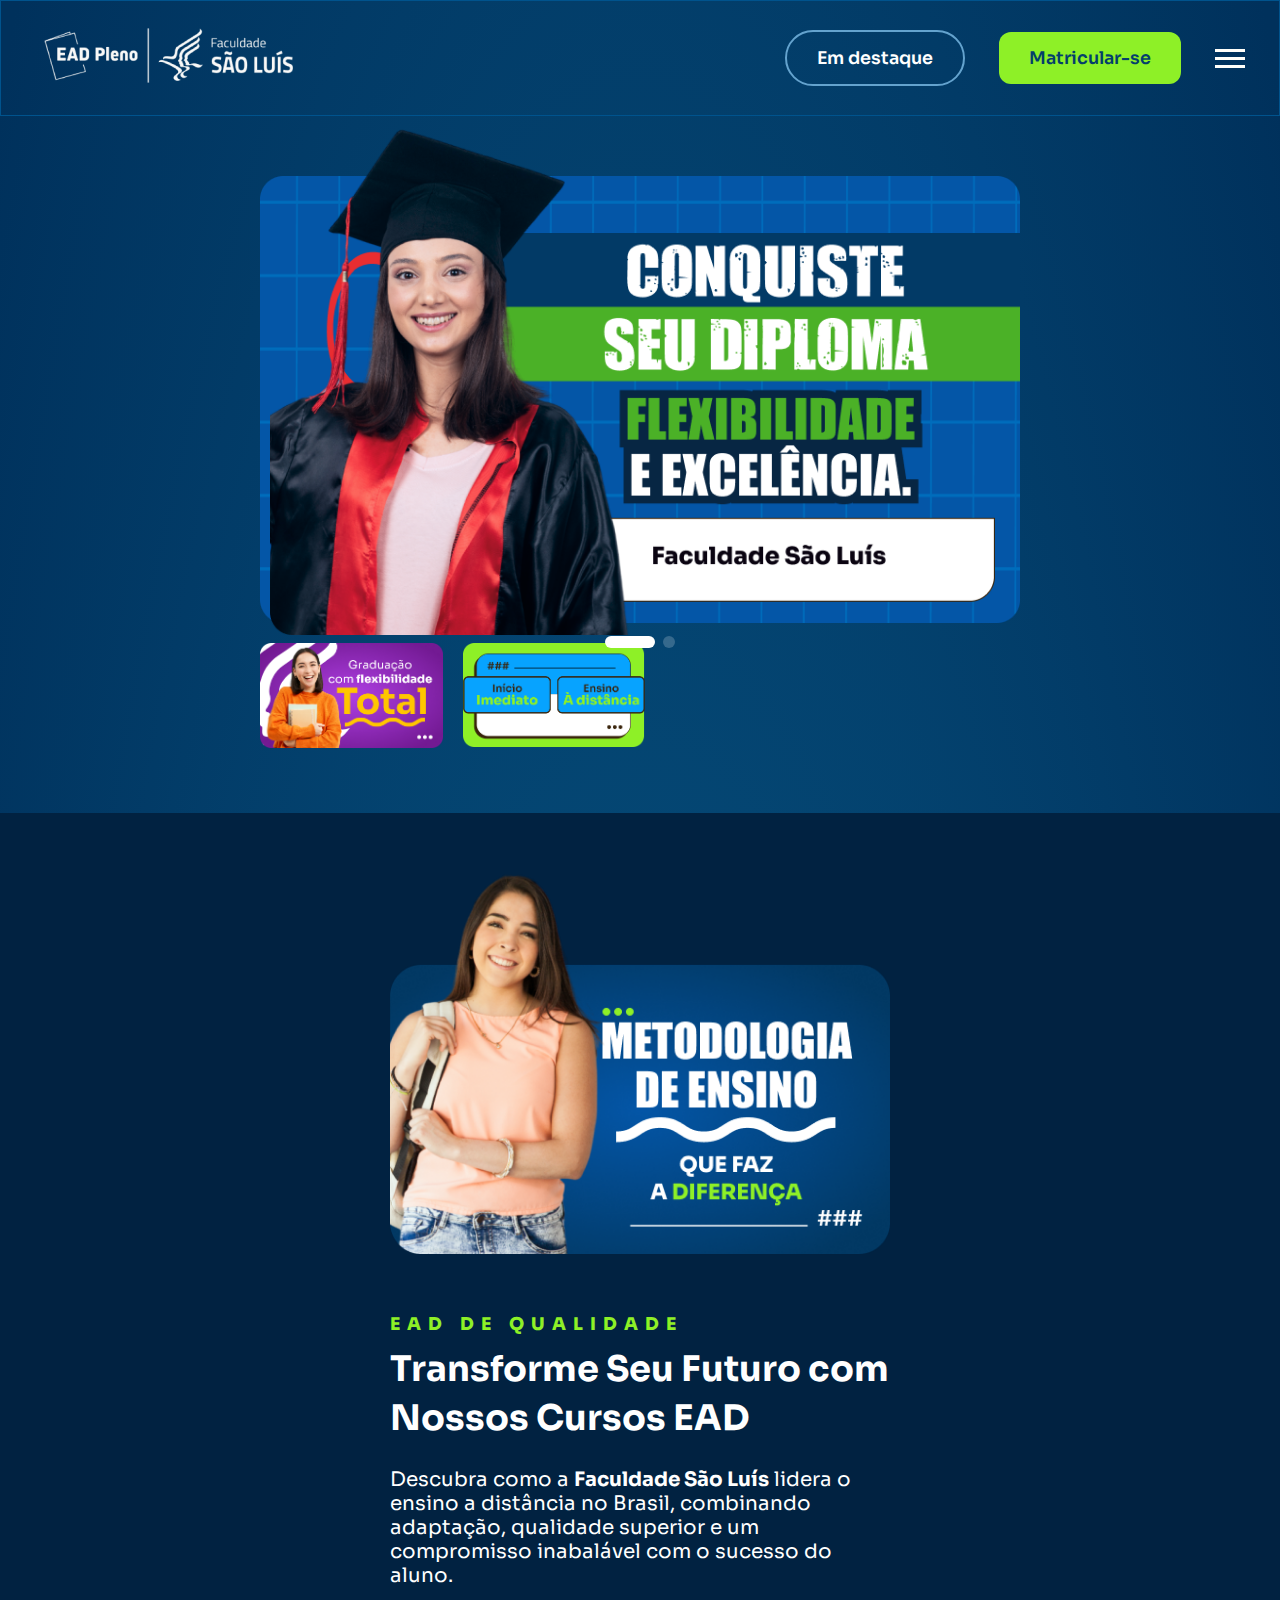
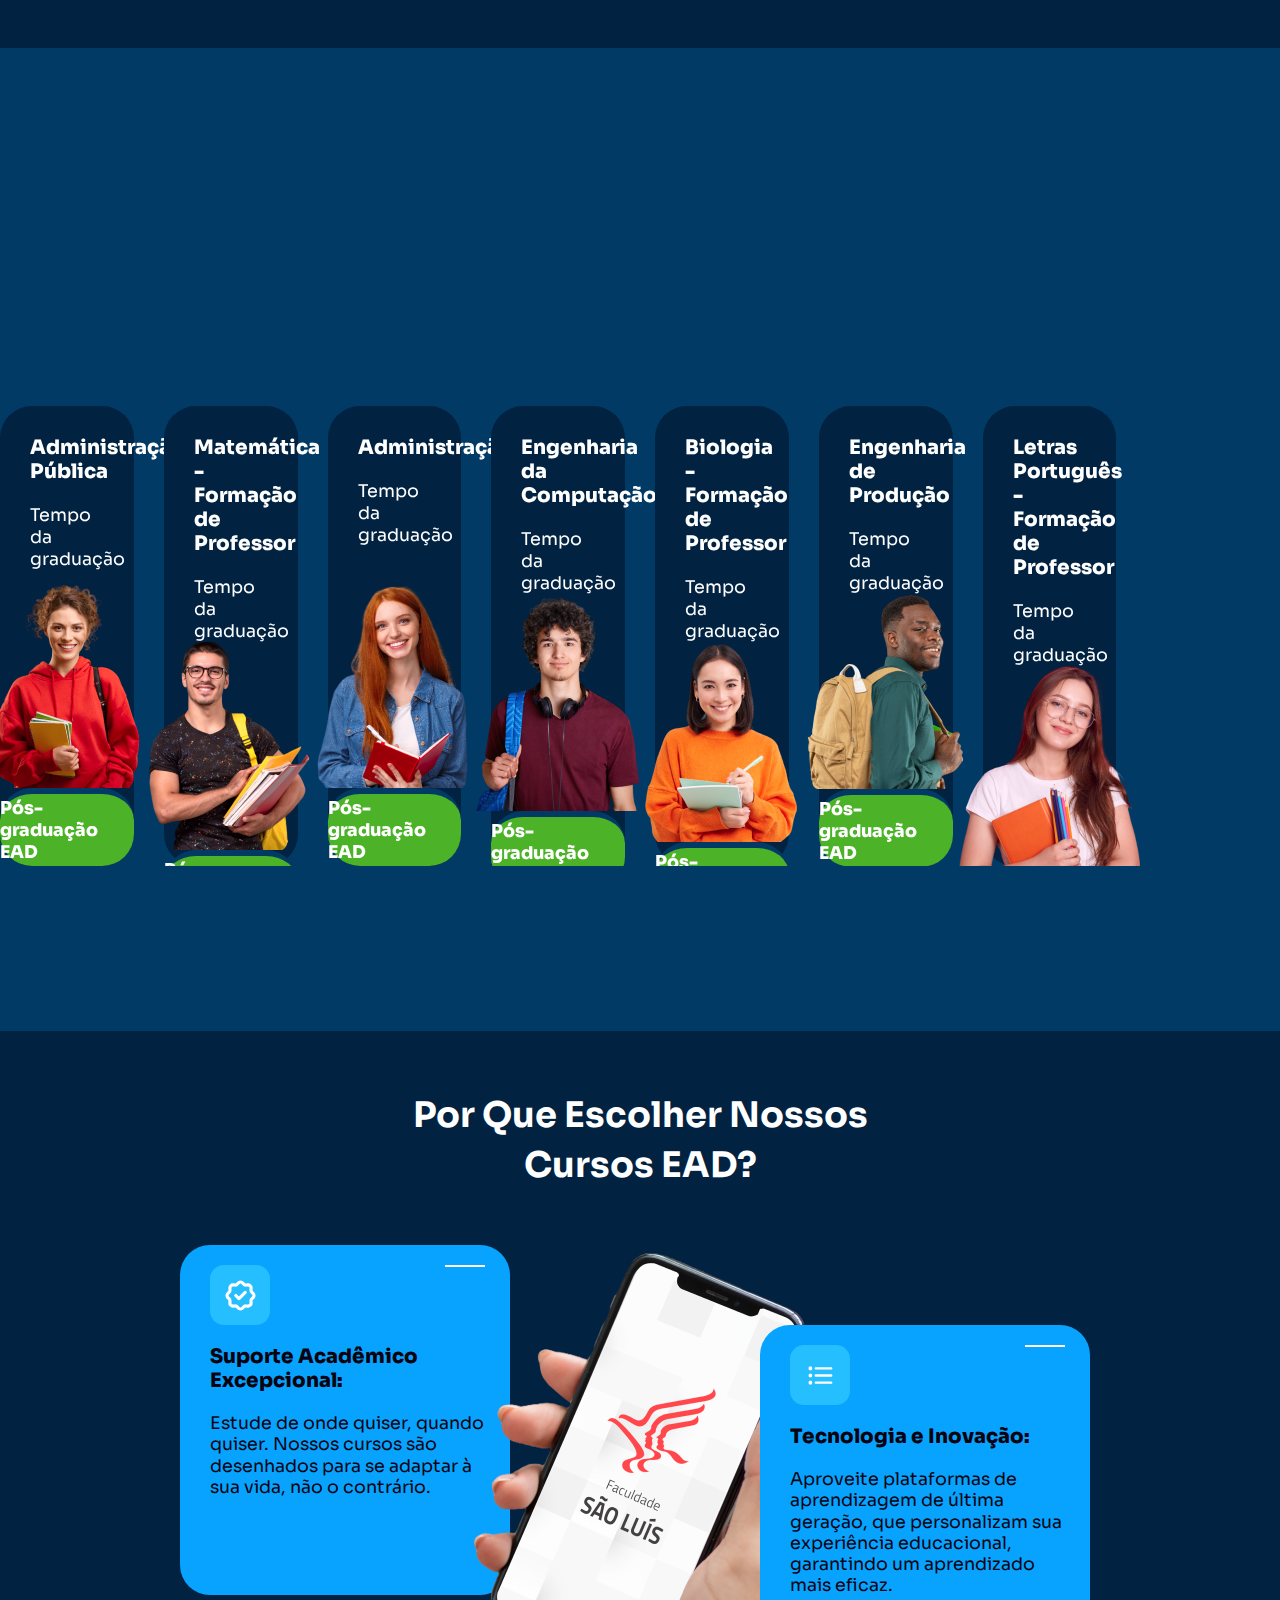
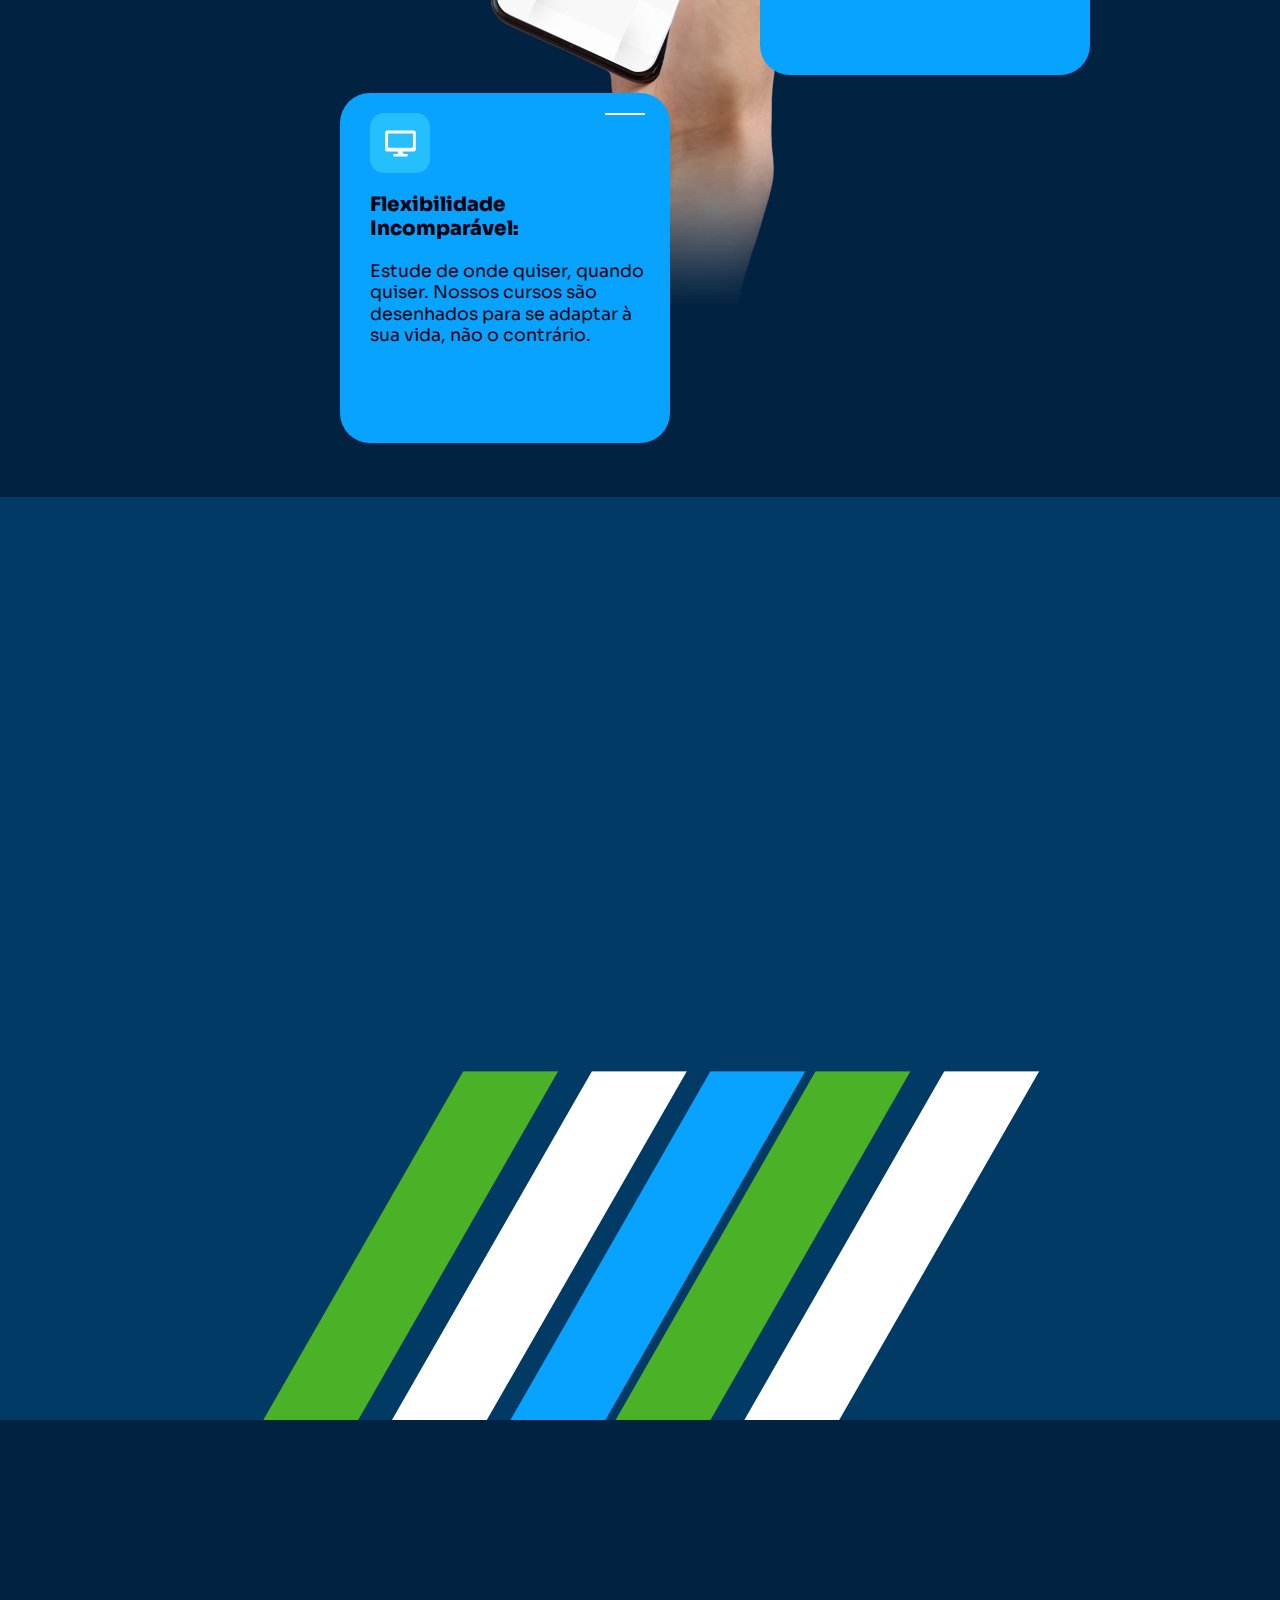
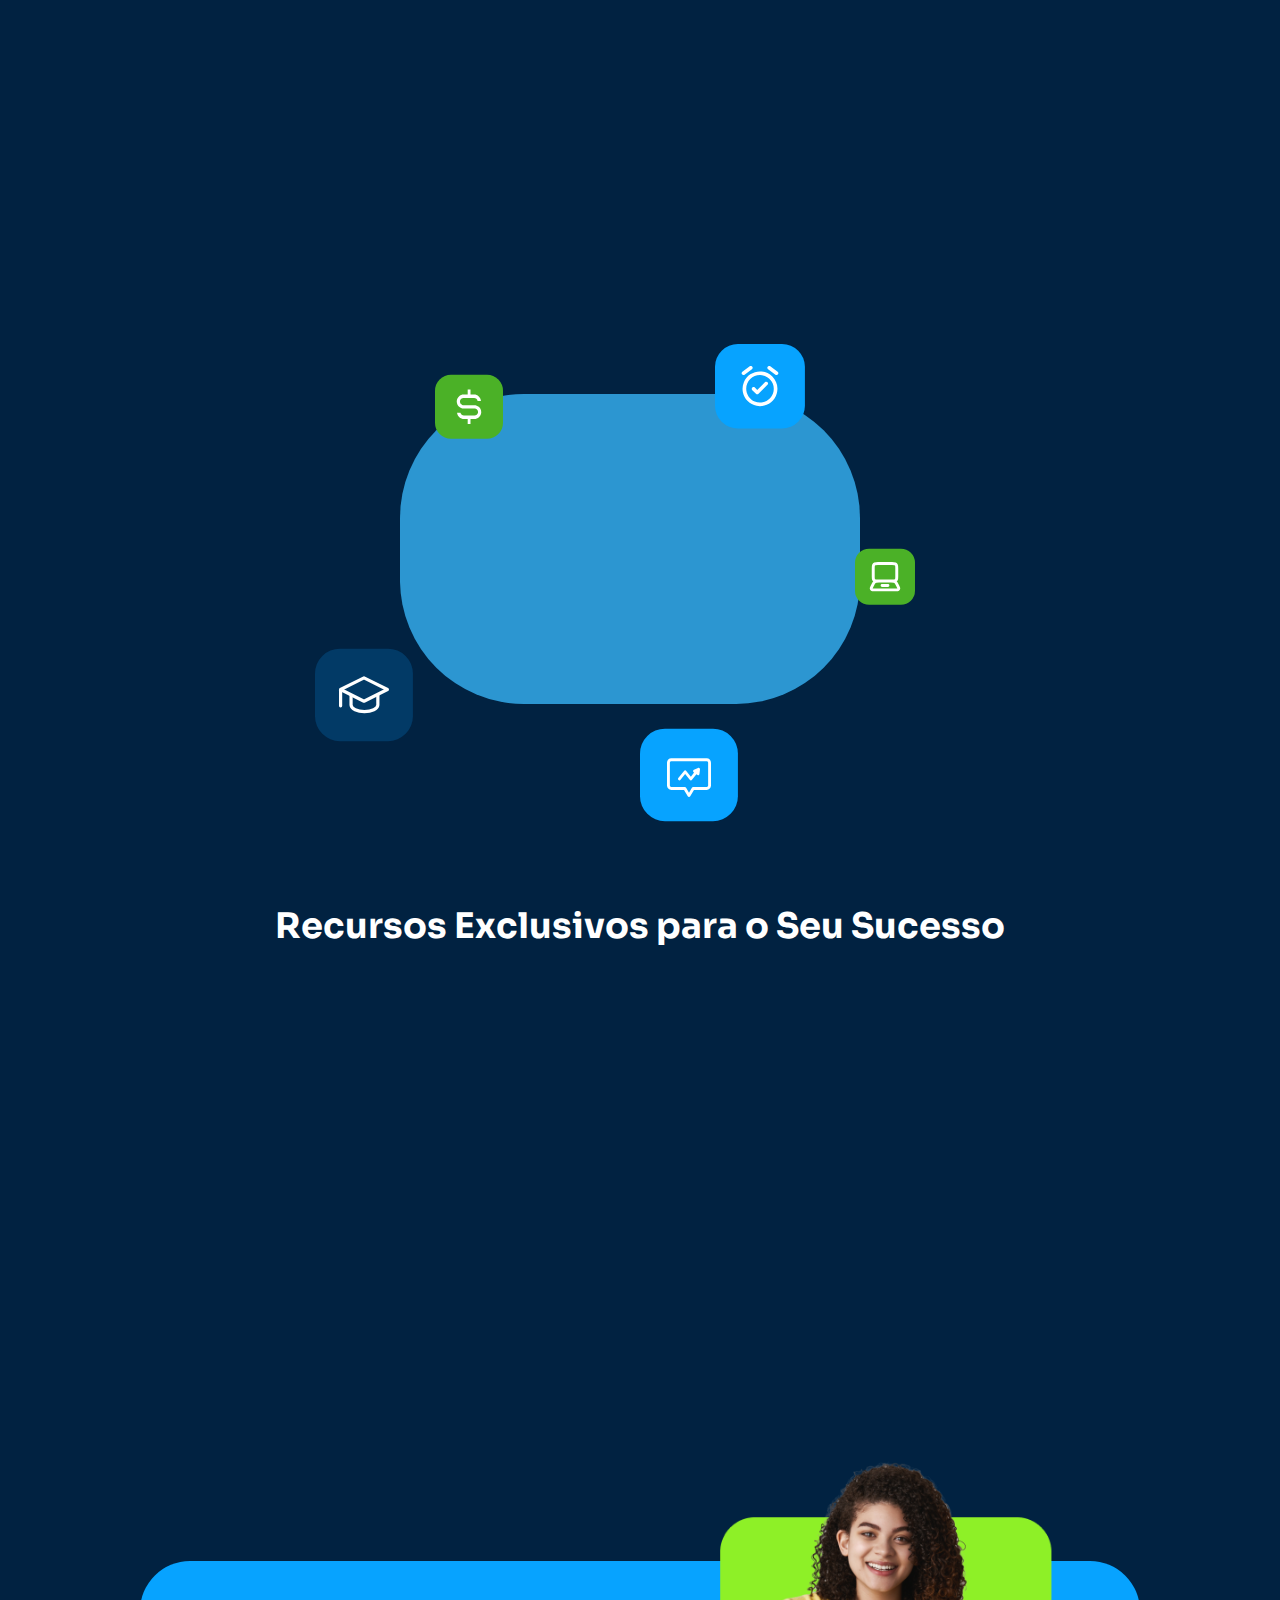
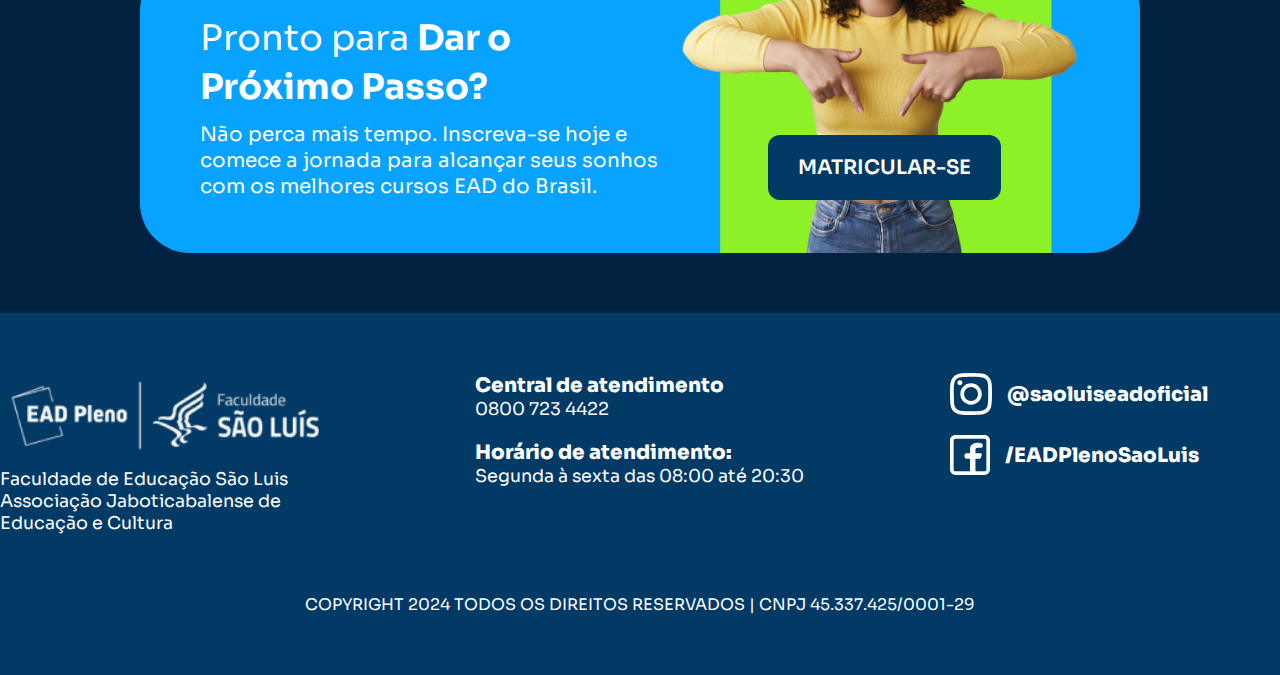
==== index.html @ 3879c182 "correcao secao exclusivo" ====
<!DOCTYPE html>
<html lang="pt-br">

<head>
    <meta charset="UTF-8">
    <meta name="viewport" content="width=device-width, initial-scale=1.0">
    <title>São luis</title>
    <link rel="apple-touch-icon" sizes="76x76" href="favicon/apple-touch-icon.png">
    <link rel="icon" type="image/png" sizes="32x32" href="favicon/favicon-32x32.png">
    <link rel="icon" type="image/png" sizes="16x16" href="favicon/favicon-16x16.png">
    <link rel="manifest" href="favicon/site.webmanifest">
    <link rel="mask-icon" href="favicon/safari-pinned-tab.svg" color="#5bbad5">
    <meta name="msapplication-TileColor" content="#da532c">
    <meta name="theme-color" content="#ffffff">
    <link rel="stylesheet" href="css/style.css">
    <link rel="stylesheet" href="css/swiper-bundle.min.css">
</head>

<body>

    <header>

        <div class="area_menu_mobile">
            <div class="close_menu">
                <img src="img/close-x.svg" alt="">
            </div>
            <div class="menu_mobile">
                <nav>
                    <ul>
                        <a href="#">
                            <li>Home</li>
                        </a>
                        <a href="#">
                            <li>Cursos</li>
                        </a>
                        <a href="#">
                            <li>Suporte Acadêmico</li>
                        </a>
                        <a href="#">
                            <li>Metodologia de Ensino</li>
                        </a>
                        <a href="#">
                            <li>Recursos Exclusivos</li>
                        </a>

                    </ul>
                </nav>
                <div class="area_btns_menu_mobile">
                    <a href="#">
                        <div class="btn_destaque">
                            <h2>
                                Em destaque
                            </h2>
                        </div>
                    </a>

                    <a href="#">
                        <div class="btn_matricular_menu">
                            <h2>
                                Matricular-se
                            </h2>
                        </div>
                    </a>
                </div>



            </div>

        </div>

        <div class="container_menu">
            <div class="container_menu_int">
                <div class="area_menu">
                    <div class="area_logo">
                        <a href="index.html">
                            <img src="img/logo_sao_luis.png" alt="" width="267" height="69">
                        </a>
                    </div>

                    <div class="area_btns_menu">
                        <a href="#">
                            <div class="btn_destaque">
                                <h2>
                                    Em destaque
                                </h2>
                            </div>
                        </a>

                        <a href="#">
                            <div class="btn_matricular_menu">
                                <h2>
                                    Matricular-se
                                </h2>
                            </div>
                        </a>

                        <div class="area_open_menu">
                            <div class="line_menu"></div>
                            <div class="line_menu"></div>
                            <div class="line_menu"></div>
                        </div>

                    </div>


                </div>
            </div>
        </div>

    </header>

    <div class="container_home">
        <div class="container_home_int">
            <div class="area_home">

                <div class="swiper swiper_1 mx-0 ml-0 p-0 relative overflow-hidden transition-opacity h-8"
                    x-ref="container">
                    <div class="swiper-wrapper flex flex-rows justify-start items-center text-sm !ease-linear">
                        <div class="swiper-slide">
                            <img class="estudante" src="img/banner_1_estudante.png" alt="">
                            <img src="img/banner_1.png" alt="">
                        </div>

                        <div class="swiper-slide">
                            <img src="img/banner_2.png" alt="">
                        </div>

                    </div>
                    <div class="swiper-pagination"></div>
                </div>

                <div class="area_mini_banners">
                    <a href="#">
                        <img src="img/mini_banner_1.png" alt="">
                    </a>
                    <a href="#">
                        <img src="img/mini_banner_2.png" alt="">
                    </a>
                </div>


            </div>
        </div>
    </div>


    <div class="container_ead_qualidade">
        <div class="container_ead_qualidade_int">
            <div class="area_ead_qualidade">
                <div class="area_texts_ead_qualidade">
                    <div class="area_titles_ead_qualidade">
                        <div class="info_title_ead_qualidade">
                            <h3>
                                EAD DE QUALIDADE
                            </h3>
                        </div>

                        <div class="title_ead_qualidade">
                            <h2>
                                Transforme Seu Futuro com Nossos Cursos EAD
                            </h2>
                        </div>

                    </div>

                    <div class="sub_title_ead_qualidade">
                        <p>
                            Descubra como a <b>Faculdade São Luís</b> lidera o ensino a distância no Brasil, combinando
                            adaptação, qualidade superior e um compromisso inabalável com o sucesso do aluno.
                        </p>
                    </div>

                </div>

                <img class="mini_banner_ead_qualidade" src="img/mini_banner_ead_qualidade.png" alt="" loading="lazy">

            </div>
        </div>
    </div>

    <div class="container_cursos">
        <div class="container_cursos_int">
            <div class="area_cursos">
                <div class="area_text_cursos">
                    <div class="title_cursos" data-animation="down">
                        <h2>
                            CURSOS PARA INVESTIR EM VOCÊ
                        </h2>
                    </div>
                    <div class="sub_title_cursos" data-animation="down">
                        <p>
                            Investir em sua educação é o primeiro passo para transformar sua carreira e abrir portas
                            para inúmeras oportunidades. Na <b>Faculdade São Luís</b>, oferecemos uma gama diversificada
                            de
                            cursos EAD projetados para equipá-lo com conhecimento, habilidades e a confiança necessária
                            para se destacar no mercado de trabalho competitivo de hoje. Escolha o curso que mais se
                            alinha aos seus objetivos de carreira e comece a investir no seu maior ativo: <b>você
                                mesmo.</b>
                        </p>
                    </div>
                    <a href="#" data-animation="down" data-delay-1>
                        <div class="btn_graduacao">
                            <h2>
                                Graduação
                            </h2>
                        </div>
                    </a>
                </div>

                <div class="swiper swiper_2 mx-0 ml-0 p-0 relative overflow-hidden transition-opacity h-8"
                    x-ref="container">
                    <div class="swiper-wrapper flex flex-rows justify-start items-center text-sm !ease-linear">
                        <div class="swiper-slide">
                            <div class="card_graduacao">
                                <div class="card_graduacao_int">

                                    <div class="area_text_graduacao">
                                        <div class="title_graduacao">
                                            <h2>
                                                Administração Pública
                                            </h2>
                                        </div>
                                        <div class="sub_title_graduacao">
                                            <p>
                                                Tempo da
                                                graduação
                                            </p>
                                        </div>

                                     
                                    </div>
                                    <div class="area_img_curso">
                                        <img src="img/adm_publica.png" alt="">
                                        <a href="#">
                                            <div class="btn_ead">
                                                <h2>
                                                    Pós-graduação EAD
                                                </h2>
                                            </div>
                                        </a>
                                    </div>
                                 

                                </div>
                            </div>
                        </div>

                        <div class="swiper-slide">
                            <div class="card_graduacao">
                                <div class="card_graduacao_int">

                                    <div class="area_text_graduacao">
                                        <div class="title_graduacao">
                                            <h2>
                                                Matemática - Formação de Professor
                                            </h2>
                                        </div>
                                        <div class="sub_title_graduacao">
                                            <p>
                                                Tempo da
                                                graduação
                                            </p>
                                        </div>

                                    
                                    </div>

                                    <div class="area_img_curso">
                                        <img src="img/matematica.png" alt="">
                                        <a href="#">
                                            <div class="btn_ead">
                                                <h2>
                                                    Pós-graduação EAD
                                                </h2>
                                            </div>
                                        </a>
                                    </div>
                                   

                                </div>
                            </div>
                        </div>

                        <div class="swiper-slide">
                            <div class="card_graduacao">
                                <div class="card_graduacao_int">

                                    <div class="area_text_graduacao">
                                        <div class="title_graduacao">
                                            <h2>
                                                Administração
                                            </h2>
                                        </div>
                                        <div class="sub_title_graduacao">
                                            <p>
                                                Tempo da
                                                graduação
                                            </p>
                                        </div>

                                   
                                    </div>

                                    <div class="area_img_curso">
                                        <img src="img/adm.png" alt="">

                                        <a href="#">
                                            <div class="btn_ead">
                                                <h2>
                                                    Pós-graduação EAD
                                                </h2>
                                            </div>
                                        </a>
                                    </div>
                               

                                </div>
                            </div>
                        </div>

                        <div class="swiper-slide">
                            <div class="card_graduacao">
                                <div class="card_graduacao_int">

                                    <div class="area_text_graduacao">
                                        <div class="title_graduacao">
                                            <h2>
                                                Engenharia da Computação
                                            </h2>
                                        </div>
                                        <div class="sub_title_graduacao">
                                            <p>
                                                Tempo da
                                                graduação
                                            </p>
                                        </div>

                                       
                                    </div>

                                    <div class="area_img_curso">
                                        <img src="img/engenharia.png" alt=" Engenharia da Computação">
                                        <a href="#">
                                            <div class="btn_ead">
                                                <h2>
                                                    Pós-graduação EAD
                                                </h2>
                                            </div>
                                        </a>

                                    </div>
                               

                                </div>
                            </div>
                        </div>

                        <div class="swiper-slide">
                            <div class="card_graduacao">
                                <div class="card_graduacao_int">

                                    <div class="area_text_graduacao">
                                        <div class="title_graduacao">
                                            <h2>
                                                Biologia - Formação de Professor
                                            </h2>
                                        </div>
                                        <div class="sub_title_graduacao">
                                            <p>
                                                Tempo da
                                                graduação
                                            </p>
                                        </div>

                                    </div>

                                    <div class="area_img_curso">
                                        <img src="img/biologia.png" alt="biologia">

                                        <a href="#">
                                            <div class="btn_ead">
                                                <h2>
                                                    Pós-graduação EAD
                                                </h2>
                                            </div>
                                        </a>
                                    </div>

                                </div>
                            </div>
                        </div>

                        <div class="swiper-slide">
                            <div class="card_graduacao">
                                <div class="card_graduacao_int">

                                    <div class="area_text_graduacao">
                                        <div class="title_graduacao">
                                            <h2>
                                                Engenharia de Produção
                                            </h2>
                                        </div>
                                        <div class="sub_title_graduacao">
                                            <p>
                                                Tempo da
                                                graduação
                                            </p>
                                        </div>

                                       
                                    </div>

                                    <div class="area_img_curso">
                                        <img src="img/eng_producao.png" alt="">
                                        <a href="#">
                                            <div class="btn_ead">
                                                <h2>
                                                    Pós-graduação EAD
                                                </h2>
                                            </div>
                                        </a>
                                    </div>

                                </div>
                            </div>
                        </div>

                        <div class="swiper-slide">
                            <div class="card_graduacao">
                                <div class="card_graduacao_int">

                                    <div class="area_text_graduacao">
                                        <div class="title_graduacao">
                                            <h2>
                                                Letras Português - Formação de Professor
                                            </h2>
                                        </div>
                                        <div class="sub_title_graduacao">
                                            <p>
                                                Tempo da
                                                graduação
                                            </p>
                                        </div>

                                       
                                    </div>

                                    <div class="area_img_curso">
                                        <img src="img/letras.png" alt="Letras Português">
                                        <a href="#">
                                            <div class="btn_ead">
                                                <h2>
                                                    Pós-graduação EAD
                                                </h2>
                                            </div>
                                        </a>
                                    </div>
                               

                                </div>
                            </div>
                        </div>


                    </div>
                    <img class="swiper-button-prev" src="img/arrow_prev.svg" alt="">
                    <img class="swiper-button-next" src="img/arrow_next.svg" alt="">
                </div>

                <a href="#" data-animation="down" data-delay-1>
                    <div class="btn_matricular">
                        <h2>
                            Ver todos os cursos
                        </h2>
                    </div>
                </a>


            </div>
        </div>
    </div>


    <div class="container_pilares">
        <div class="container_pilares_int">
            <div class="area_pilares">
                <div class="title_pilare_principal">
                    <h2>
                        Por Que Escolher Nossos<br> Cursos EAD?
                    </h2>
                </div>
                <div class="area_cards_pilares">

                    <div class="cards_pilares card_1">
                        <div class="cards_pilares_int">
                            <div class="separator_pilares"></div>
                            <div class="icon_pilares">
                                <img src="img/icon_cursos_1.svg" alt="" width="31" height="31">
                            </div>

                            <div class="title_pilares">
                                <h2>
                                    Suporte Acadêmico Excepcional:
                                </h2>
                            </div>
                            <div class="sub_title_pilares">
                                <p>
                                    Estude de onde quiser, quando quiser. Nossos cursos são desenhados para se adaptar à
                                    sua vida, não o contrário.
                                </p>
                            </div>
                        </div>
                    </div>

                    <div class="cards_pilares card_2">
                        <div class="cards_pilares_int">
                            <div class="separator_pilares"></div>
                            <div class="icon_pilares">
                                <img src="img/icon_cursos_2.svg" alt="" width="27" height="19">
                            </div>

                            <div class="title_pilares">
                                <h2>
                                    Tecnologia e Inovação:
                                </h2>
                            </div>
                            <div class="sub_title_pilares">
                                <p>
                                    Aproveite plataformas de aprendizagem de última geração, que personalizam sua
                                    experiência educacional, garantindo um aprendizado mais eficaz.
                                </p>
                            </div>
                        </div>
                    </div>

                    <div class="cards_pilares card_3">
                        <div class="cards_pilares_int">
                            <div class="separator_pilares"></div>
                            <div class="icon_pilares">
                                <img src="img/icon_cursos_3.svg" alt="" width="33" height="27">
                            </div>

                            <div class="title_pilares">
                                <h2>
                                    Flexibilidade Incomparável:
                                </h2>
                            </div>
                            <div class="sub_title_pilares">
                                <p>
                                    Estude de onde quiser, quando quiser. Nossos cursos são desenhados para se adaptar à
                                    sua vida, não o contrário.
                                </p>
                            </div>
                        </div>
                    </div>

                </div>

                <img class="bg_pilares" src="img/bg_cursos.png" alt="" width="350" height="667">

            </div>
        </div>
    </div>

    <div class="container_mercado">
        <div class="container_mercado_int">
            <div class="area_mercado">
                <div class="area_text_mercado">
                    <div class="title_mercado" data-animation="left" data-delay-1>
                        <h2>
                            Conecte-se ao Futuro do Mercado de Trabalho
                        </h2>
                    </div>
                    <div class="sub_title_mercado" data-animation="left" data-delay-2>
                        <p>
                            Com parcerias estratégicas em diversos setores, oferecemos <b>oportunidades únicas de
                                estágio e
                                networking</b>, preparando você não apenas para entrar no mercado de trabalho, mas para
                            liderar
                        </p>
                    </div>
                </div>

                <div class="area_bg_mercado">
                    <img src="img/bg_mercado.png" alt="" data-animation="right">
                    <svg class="bg_lines" width="962" height="468" viewBox="0 0 865 420" fill="none"
                        xmlns="http://www.w3.org/2000/svg">
                        <mask id="mask0_115_10" style="mask-type:alpha" maskUnits="userSpaceOnUse" x="0" y="0"
                            width="865" height="420">
                            <rect width="865" height="420" fill="#023A66" />
                        </mask>
                        <g mask="url(#mask0_115_10)">
                            <rect x="663" y="-71" width="89" height="575" transform="rotate(29.8313 663 -71)"
                                fill="#4BB127" />
                            <rect x="282.032" y="-71" width="89" height="575" transform="rotate(29.8313 282.032 -71)"
                                fill="#4BB127" />
                            <rect x="790" y="-49.7698" width="89" height="575" transform="rotate(29.8313 790 -49.7698)"
                                fill="white" />
                            <rect x="409" y="-49.7698" width="89" height="575" transform="rotate(29.8313 409 -49.7698)"
                                fill="white" />
                            <rect x="536" y="-47.7698" width="89" height="575" transform="rotate(29.8313 536 -47.7698)"
                                fill="#07A3FF" />
                        </g>
                    </svg>

                </div>



            </div>
        </div>
    </div>



    <div class="container_metodologia">
        <div class="container_metodologia_int">
            <div class="area_metodologia">
                <div class="area_text_metodologia">
                    <div class="title_metodologia" data-animation="left" data-delay-1>
                        <h2>
                            Metodologia de Ensino que Faz a Diferença
                        </h2>
                    </div>
                    <div class="sub_title_metodologia" data-animation="left" data-delay-2>
                        <p>
                            Nossas metodologias ativas colocam você no centro do processo de aprendizagem.<br><br>

                            Prepare-se para enfrentar o mercado de trabalho com <b>habilidades práticas e conhecimento
                                aplicado</b>, graças à nossa abordagem inovadora que transforma a teoria em prática.
                        </p>
                    </div>

                    <a href="#" data-animation="down" data-delay-1>
                        <div class="btn_matricular">
                            <h2>
                                Me matricular agora
                            </h2>
                        </div>
                    </a>

                </div>

                <div class="area_img_metodologia">
                    <div class="box_bg_metodologia"></div>
                    <img class="icon_notebook" src="img/icon_notebook.svg" alt="">
                    <img class="icon_clock" src="img/icon_clock.svg" alt="">
                    <img class="icon_money" src="img/icon_money.svg" alt="">
                    <img class="icon_study" src="img/icon_study.svg" alt="">
                    <img class="icon_growth" src="img/icon_growth.svg" alt="">
                    <img src="img/notebook_metodologia.png" alt="" data-animation="right">
                </div>



            </div>
        </div>
    </div>

    <div class="container_exclusivo">
        <div class="container_exclusivo_int">

            <div class="title_exclusivo">
                <h2>
                    Recursos Exclusivos para o Seu Sucesso
                </h2>
            </div>

            <div class="area_exclusivo">
                <div class="box_exclusivo" data-animation="down" data-delay-1>
                    <div class="box_exclusivo_int">
                        <div class="area_img_box_exclusivo">
                            <img src="img/icon_exclusivo_1.svg" alt="">
                            <div class="line_1"></div>
                            <div class="line_2"></div>
                        </div>

                        <div class="title_box_exclusivo">
                            <h2>
                                Materiais Didáticos Inovadores:
                            </h2>
                        </div>
                        <div class="sub_title_exclusivo">
                            <p>
                                Explore livros digitais interativos e laboratórios virtuais que transformam o
                                aprendizado em uma experiência viva e engajante.
                            </p>
                        </div>
                    </div>

                </div>

                <div class="box_exclusivo" data-animation="down" data-delay-2>
                    <div class="box_exclusivo_int">
                        <div class="area_img_box_exclusivo">
                            <img src="img/icon_exclusivo_2.svg" alt="">
                            <div class="line_1"></div>
                            <div class="line_2"></div>
                        </div>

                        <div class="title_box_exclusivo">
                            <h2>
                                Plataformas de Aprendizagem Personalizadas:
                            </h2>
                        </div>
                        <div class="sub_title_exclusivo">
                            <p>
                                Nossa tecnologia adaptativa ajusta o conteúdo às suas necessidades, permitindo um estudo
                                eficiente e no seu ritmo.
                            </p>
                        </div>
                    </div>

                </div>

                <div class="box_exclusivo" data-animation="down" data-delay-3>
                    <div class="box_exclusivo_int">
                        <div class="area_img_box_exclusivo">
                            <img src="img/icon_exclusivo_3.svg" alt="">
                            <div class="line_1"></div>
                            <div class="line_2"></div>
                        </div>

                        <div class="title_box_exclusivo">
                            <h2>
                                Apoio Total ao Estudante:
                            </h2>
                        </div>
                        <div class="sub_title_exclusivo">
                            <p>
                                Tutoria online, monitoramento de desempenho, e programas de desenvolvimento de
                                habilidades estão aqui para enriquecer sua jornada educacional.
                            </p>
                        </div>
                    </div>

                </div>



            </div>
        </div>
    </div>


    <div class="container_jornada">
        <div class="container_jornada_int">
            <div class="area_jornada">
                <div class="area_jornada_int">
                    <div class="area_text_jornanda">
                        <div class="title_jornada">
                            <h2>
                                Pronto para <b>Dar o Próximo Passo?</b>
                            </h2>
                        </div>
                        <div class="sub_title_jornada">
                            <p>
                                Não perca mais tempo. Inscreva-se hoje e comece a jornada para alcançar seus sonhos com
                                os melhores cursos EAD do Brasil.
                            </p>
                        </div>
                    </div>

                    <div class="area_bg_jornada">
                        <img class="bg_jornada" src="img/bg_jornada.png" alt="">
                        
                        <a href="#">
                            <div class="btn_matricular_jornada">
                                <h2>
                                    Matricular-se
                                </h2>
                            </div>
                        </a>
                    </div>
                   

                </div>
            </div>
        </div>
    </div>


    <footer>
        <div class="container_footer">
            <div class="container_footer_int">
                <div class="area_footer">
                    <div class="footer_col_sm">
                        <img src="img/logo_sao_luis.png" alt="">
                        <div class="info_footer">
                            <p>
                                Faculdade de Educação São Luis Associação Jaboticabalense de Educação e Cultura
                            </p>
                        </div>
                    </div>

                    <div class="footer_col_sm">
                        <div class="area_atendimento">
                            <div class="area_atendimento_int">
                                <div class="title_atendimento">
                                    <h2>
                                        Central de atendimento
                                    </h2>
                                </div>
                                <div class="sub_title_atendimento">
                                    <p>
                                        0800 723 4422
                                    </p>
                                </div>
                            </div>

                            <div class="area_atendimento_int">
                                <div class="title_atendimento">
                                    <h2>
                                        Horário de atendimento:
                                    </h2>
                                </div>
                                <div class="sub_title_atendimento">
                                    <p>
                                        Segunda à sexta das 08:00 até 20:30
                                    </p>
                                </div>
                            </div>

                        </div>
                    </div>

                    <div class="footer_col_sm">
                        <div class="area_social">
                            <a href="#">
                                <div class="area_social_int">
                                    <img src="img/instagram.svg" alt="">
                                    <div class="info_social">
                                        <p>
                                            @saoluiseadoficial
                                        </p>
                                    </div>
                                </div>
                            </a>
                            <a href="#">
                                <div class="area_social_int">
                                    <img src="img/facebook.svg" alt="">
                                    <div class="info_social">
                                        <p>
                                            /EADPlenoSaoLuis
                                        </p>
                                    </div>
                                </div>
                            </a>
                          
                        </div>
                    </div>


                </div>

                <div class="copy_footer">
                    <p>
                        COPYRIGHT 2024 TODOS OS DIREITOS RESERVADOS | CNPJ 45.337.425/0001-29
                    </p>
                </div>

            </div>
        </div>
    </footer>




    <script src="https://cdn.jsdelivr.net/npm/swiper@11/swiper-bundle.min.js"></script>
    <script defer src="js/script.js"></script>

    <script>
        const swiper_1 = new Swiper('.swiper_1', {
            // Optional parameters
            direction: 'horizontal',

            // If we need pagination
            pagination: {
                el: '.swiper-pagination',
                clickable: true,
            },

            freeMode: {
                enabled: true,
                sticky: true,
            },
            autoplay: {
                delay: 8000,
                disableOnInteraction: false,
                pauseOnMouseEnter: true,
            },

            centeredSlides: false,
            loop: true,
            slidesPerView: 1,
            spaceBetween: 30,

            breakpoints: {
                // when window width is >= 320px
                320: {
                    slidesPerView: 1,

                },
                // when window width is >= 480px
                480: {
                    slidesPerView: 1,

                },
                // when window width is >= 640px
                640: {
                    slidesPerView: 1,

                },
                // when window width is >= 1024px
                1024: {
                    slidesPerView: 1,

                }
            },


        });

        const swiper_2 = new Swiper('.swiper_2', {
            // Optional parameters
            direction: 'horizontal',

            // If we need pagination
            pagination: {
                clickable: true,
            },

            /*freeMode: {
                enabled: true,
                sticky: true,
            },*/
            autoplay: {
                delay: 10000,
                disableOnInteraction: false,
                pauseOnMouseEnter: true,
            },

            centeredSlides: false,
            loop: true,
            slidesPerView: 8,
            spaceBetween: 30,

            breakpoints: {
                // when window width is >= 320px
                320: {
                    slidesPerView: 1,

                },
                // when window width is >= 480px
                480: {
                    slidesPerView: 2,

                },
                // when window width is >= 640px
                640: {
                    slidesPerView: 5,

                },
                // when window width is >= 1024px
                1024: {
                    slidesPerView: 8,

                },

                1440: {
                    slidesPerView: 5,

                },

                2000: {
                    slidesPerView: 7,

                },
                2500: {
                    slidesPerView: 7,

                }
            },


            // Navigation arrows
            navigation: {
                nextEl: '.swiper-button-next',
                prevEl: '.swiper-button-prev',
            },

        });

    </script>
</body>

</html>
---- css/style.css ----
@import"https://fonts.googleapis.com/css2?family=Sora:wght@100..800&display=swap";*{box-sizing:border-box;font-family:"Sora"}body{margin:0px;padding:0px;background:radial-gradient(69.82% 69.82% at 50% 50%, #095F8E 0%, #00315C 100%)}:root{--bg-color-fundo: #012241;--font-title-all: 2.5em;--font-sub-title: 1.25em;--font-info-small: 1.1em;--font-title-sup: 3em;--font-sub-title-sup: 1.6em}h1,h2,h3,p{margin:0px}a{text-decoration:none;max-width:max-content}[data-animation]{opacity:0;transition:all 200ms ease-in}[data-delay-1]{transition-delay:200ms}[data-delay-2]{transition-delay:300ms}[data-delay-3]{transition-delay:400ms}[data-delay-4]{transition-delay:500ms}[data-delay-5]{transition-delay:600ms}[data-animation=down]{transform:translate3d(0, 20px, 0)}[data-animation=left]{transform:translate3d(-20px, 0, 0)}[data-animation=right]{transform:translate3d(20px, 0, 0)}[data-animation].animate{opacity:1;transform:translate3d(0px, 0px, 0px)}@-webkit-keyframes pulse-branco{0%{transform:scale(1);box-shadow:0 0 0 0 #dcf1ff,0 0 0 0 #dcf1ff}70%{transform:scale(1.01);box-shadow:0 0 0 10px rgba(0,0,0,0),0 0 0 20px rgba(0,0,0,0)}100%{transform:scale(1);box-shadow:0 0 0 0 rgba(0,0,0,0),0 0 0 0 rgba(0,0,0,0)}}@-moz-keyframes pulse-branco{0%{transform:scale(1);box-shadow:0 0 0 0 #dcf1ff,0 0 0 0 #dcf1ff}70%{transform:scale(1.01);box-shadow:0 0 0 10px rgba(0,0,0,0),0 0 0 20px rgba(0,0,0,0)}100%{transform:scale(1);box-shadow:0 0 0 0 rgba(0,0,0,0),0 0 0 0 rgba(0,0,0,0)}}@-o-keyframes pulse-branco{0%{transform:scale(1);box-shadow:0 0 0 0 #dcf1ff,0 0 0 0 #dcf1ff}70%{transform:scale(1.01);box-shadow:0 0 0 10px rgba(0,0,0,0),0 0 0 20px rgba(0,0,0,0)}100%{transform:scale(1);box-shadow:0 0 0 0 rgba(0,0,0,0),0 0 0 0 rgba(0,0,0,0)}}@keyframes pulse-branco{0%{transform:scale(1);box-shadow:0 0 0 0 #dcf1ff,0 0 0 0 #dcf1ff}70%{transform:scale(1.01);box-shadow:0 0 0 10px rgba(0,0,0,0),0 0 0 20px rgba(0,0,0,0)}100%{transform:scale(1);box-shadow:0 0 0 0 rgba(0,0,0,0),0 0 0 0 rgba(0,0,0,0)}}@keyframes move{0%{right:-100%}100%{right:0px}}header{width:100%;border:1px solid #00538d;padding:20px 0px}header .area_menu_mobile{display:none;position:fixed;width:90%;height:100vh;z-index:99;background:radial-gradient(69.82% 69.82% at 50% 50%, rgba(9, 95, 142, 0.8039215686) 0%, rgba(0, 49, 92, 0.7882352941) 100%);top:0px;right:0px;transition:all ease 400ms}header .area_menu_mobile .close_menu{position:absolute;top:40px;right:40px;max-width:max-content;height:auto;cursor:pointer}header .area_menu_mobile .menu_mobile{display:flex;justify-content:center;flex-direction:column;gap:40px;width:100%;height:100%}header .area_menu_mobile .menu_mobile .area_btns_menu_mobile{display:flex;align-items:center;justify-content:center;gap:40px;flex-wrap:wrap}header .area_menu_mobile .menu_mobile .area_btns_menu_mobile .btn_destaque{display:flex;justify-content:center;align-items:center;max-width:200px;padding:15px 30px;border:2px solid #64a3ce;border-radius:75px}header .area_menu_mobile .menu_mobile .area_btns_menu_mobile .btn_destaque h2{font-weight:600;font-size:var(--font-info-small);color:#fff}header .area_menu_mobile .menu_mobile .area_btns_menu_mobile .btn_matricular_menu{display:flex;justify-content:center;align-items:center;max-width:200px;padding:15px 30px;background:#8ef027;border-radius:12px}header .area_menu_mobile .menu_mobile .area_btns_menu_mobile .btn_matricular_menu h2{font-weight:600;font-size:var(--font-info-small);color:#033f6c}header .area_menu_mobile .menu_mobile nav ul{padding:0px;margin:0px;display:flex;justify-content:center;align-items:center;flex-direction:column;gap:40px;height:100%}header .area_menu_mobile .menu_mobile nav ul a li{list-style:none;font-weight:bold;font-size:30px;color:#fff;text-transform:uppercase}header .container_menu{display:flex;justify-content:center;width:100%}header .container_menu .container_menu_int{display:flex;justify-content:center;align-items:center;width:100%;max-width:1210px}header .container_menu .container_menu_int .area_menu{display:flex;align-items:center;justify-content:space-between;width:100%}header .container_menu .container_menu_int .area_menu .area_logo img{max-width:max-content;height:auto}header .container_menu .container_menu_int .area_menu .area_btns_menu{display:flex;align-items:center;justify-content:space-between;width:100%;max-width:460px}header .container_menu .container_menu_int .area_menu .area_btns_menu .btn_destaque{display:flex;justify-content:center;align-items:center;max-width:200px;padding:15px 30px;border:2px solid #64a3ce;border-radius:75px}header .container_menu .container_menu_int .area_menu .area_btns_menu .btn_destaque h2{font-weight:600;font-size:var(--font-info-small);color:#fff}header .container_menu .container_menu_int .area_menu .area_btns_menu .btn_matricular_menu{display:flex;justify-content:center;align-items:center;max-width:200px;padding:15px 30px;background:#8ef027;border-radius:12px}header .container_menu .container_menu_int .area_menu .area_btns_menu .btn_matricular_menu h2{font-weight:600;font-size:var(--font-info-small);color:#033f6c}header .container_menu .container_menu_int .area_menu .area_btns_menu .area_open_menu{display:flex;flex-direction:column;gap:5px;max-width:30px;width:100%;cursor:pointer}header .container_menu .container_menu_int .area_menu .area_btns_menu .area_open_menu .line_menu{width:30px;height:3px;background:#fffffb}.container_home{display:flex;justify-content:center;width:100%;padding:60px 0px 60px 0px}.container_home .container_home_int{display:flex;justify-content:center;align-items:center;width:100%;max-width:1280px}.container_home .container_home_int .area_home{display:flex;justify-content:center;align-items:center;gap:20px;width:100%}.container_home .container_home_int .area_home .area_mini_banners{display:flex;flex-direction:column;gap:20px;width:100%;max-width:385px}.container_home .container_home_int .area_home .area_mini_banners img{width:100%;max-width:max-content;height:auto}.container_home .container_home_int .area_home .swiper_1{justify-content:flex-start;width:100%;height:100%;max-width:800px;overflow-y:visible !important;margin:0px 20px !important}.container_home .container_home_int .area_home .swiper_1 .swiper-pagination-bullet{width:12px;height:12px;background:#fff;border-radius:20px;transition:all ease 200ms}.container_home .container_home_int .area_home .swiper_1 .swiper-pagination-bullet-active{width:50px !important;height:12px;background:#fff;border-radius:20px}.container_home .container_home_int .area_home .swiper_1 .swiper-horizontal>.swiper-pagination-bullets,.container_home .container_home_int .area_home .swiper_1 .swiper-pagination-bullets.swiper-pagination-horizontal{bottom:-30px;top:auto;left:0;width:100%}.container_home .container_home_int .area_home .swiper_1 .swiper-slide{display:flex !important;justify-content:center;position:relative;overflow-x:clip}.container_home .container_home_int .area_home .swiper_1 .swiper-slide .estudante{position:absolute;left:10px;top:-47px;max-width:360px;height:auto}.container_home .container_home_int .area_home .swiper_1 .swiper-slide img{max-width:780px;width:100%;height:auto}.container_ead_qualidade{display:flex;justify-content:center;padding:60px 0px 60px 0px;width:100%;background-color:var(--bg-color-fundo)}.container_ead_qualidade .container_ead_qualidade_int{display:flex;justify-content:center;align-items:center;width:100%;max-width:1280px}.container_ead_qualidade .container_ead_qualidade_int .area_ead_qualidade{display:flex;justify-content:center;align-items:center;gap:60px;width:100%}.container_ead_qualidade .container_ead_qualidade_int .area_ead_qualidade .area_texts_ead_qualidade{display:flex;flex-direction:column;gap:25px;width:100%;max-width:620px}.container_ead_qualidade .container_ead_qualidade_int .area_ead_qualidade .area_texts_ead_qualidade .area_titles_ead_qualidade{display:flex;flex-direction:column;gap:10px;width:100%}.container_ead_qualidade .container_ead_qualidade_int .area_ead_qualidade .area_texts_ead_qualidade .area_titles_ead_qualidade .info_title_ead_qualidade h3{font-weight:800;font-size:var(--font-info-small);line-height:1.2em;letter-spacing:.4em;color:#8ef027}.container_ead_qualidade .container_ead_qualidade_int .area_ead_qualidade .area_texts_ead_qualidade .area_titles_ead_qualidade .title_ead_qualidade h2{font-weight:700;font-size:var(--font-title-all);line-height:1.4em;color:#fff}.container_ead_qualidade .container_ead_qualidade_int .area_ead_qualidade .area_texts_ead_qualidade .sub_title_ead_qualidade p{font-weight:400;font-size:var(--font-sub-title);line-height:1.2em;color:#fff}.container_ead_qualidade .container_ead_qualidade_int .area_ead_qualidade .mini_banner_ead_qualidade{max-width:max-content;height:auto;width:100%}.btn_matricular{display:flex;justify-content:center;align-items:center;max-width:350px;background:#07a3ff;border-radius:12px;padding:20px 30px;-webkit-animation:pulse-branco 2s infinite;-moz-animation:pulse-branco 2s infinite;-o-animation:pulse-branco 2s infinite;animation:pulse-branco 2s infinite}.btn_matricular h2{font-weight:600;font-size:var(--font-sub-title);text-transform:uppercase;color:#fff}.container_cursos{display:flex;justify-content:center;width:100%;padding:60px 0px 60px 0px;background-color:#023a66}.container_cursos .container_cursos_int{display:flex;justify-content:center;align-items:center;width:100%}.container_cursos .container_cursos_int .area_cursos{display:flex;align-items:center;justify-content:center;flex-direction:column;gap:40px;width:100%}.container_cursos .container_cursos_int .area_cursos .area_text_cursos{display:flex;flex-direction:column;align-items:center;gap:20px;max-width:1300px;width:100%}.container_cursos .container_cursos_int .area_cursos .area_text_cursos .title_cursos h2{font-weight:700;font-size:var(--font-title-all);line-height:1.4em;text-align:center;color:#fff}.container_cursos .container_cursos_int .area_cursos .area_text_cursos .sub_title_cursos p{font-weight:400;font-size:var(--font-sub-title);line-height:130%;text-align:center;color:#fff}.container_cursos .container_cursos_int .area_cursos .area_text_cursos .btn_graduacao{display:flex;justify-content:center;align-items:center;max-width:350px;background:#07a3ff;border-radius:75px;padding:20px 30px;-webkit-animation:pulse-branco 2s infinite;-moz-animation:pulse-branco 2s infinite;-o-animation:pulse-branco 2s infinite;animation:pulse-branco 2s infinite}.container_cursos .container_cursos_int .area_cursos .area_text_cursos .btn_graduacao h2{font-weight:600;font-size:var(--font-sub-title);text-transform:uppercase;color:#fff}.container_cursos .container_cursos_int .area_cursos .card_graduacao{max-width:240px;width:100%;height:460px;background:#012241;border-radius:32px}.container_cursos .container_cursos_int .area_cursos .card_graduacao .card_graduacao_int{display:flex;flex-direction:column;height:100%}.container_cursos .container_cursos_int .area_cursos .card_graduacao .card_graduacao_int .area_img_curso{display:flex;flex-direction:column;align-items:center;height:100%;justify-content:flex-end}.container_cursos .container_cursos_int .area_cursos .card_graduacao .card_graduacao_int .area_text_graduacao{display:flex;flex-direction:column;gap:20px;padding:30px 30px 0px 30px}.container_cursos .container_cursos_int .area_cursos .card_graduacao .card_graduacao_int .title_graduacao h2{font-weight:800;font-size:var(--font-sub-title);line-height:120%;color:#fff}.container_cursos .container_cursos_int .area_cursos .card_graduacao .card_graduacao_int .sub_title_graduacao p{font-weight:400;font-size:var(--font-info-small);line-height:125%;color:#fff}.container_cursos .container_cursos_int .area_cursos .card_graduacao .card_graduacao_int a{width:100%;max-width:100%}.container_cursos .container_cursos_int .area_cursos .card_graduacao .card_graduacao_int .btn_ead{display:flex;justify-content:center;align-items:center;max-width:100%;width:100%;height:78px;background:#4cb227;border-top:6px solid #023a66;border-radius:32px}.container_cursos .container_cursos_int .area_cursos .card_graduacao .card_graduacao_int .btn_ead h2{font-weight:800;font-size:var(--font-info-small);color:#fff}.container_cursos .container_cursos_int .area_cursos .swiper-button-next,.container_cursos .container_cursos_int .area_cursos .swiper-button-prev{width:100%;max-width:max-content}.container_cursos .container_cursos_int .area_cursos .swiper_2{justify-content:center;width:100%;height:100%}.container_cursos .container_cursos_int .area_cursos .swiper_2 .swiper-slide{display:flex !important;justify-content:center;position:relative}@keyframes cards{from{transform:translate3d(0, 10vw, 0);opacity:0}to{transform:translate3d(0, 0, 0);opacity:1}}@-webkit-keyframes cards{from{transform:translate3d(0, 10vw, 0);opacity:0}to{transform:translate3d(0, 0, 0);opacity:1}}@-moz-keyframes cards{from{transform:translate3d(0, 10vw, 0);opacity:0}to{transform:translate3d(0, 0, 0);opacity:1}}@-o-keyframes cards{from{transform:translate3d(0, 10vw, 0);opacity:0}to{transform:translate3d(0, 0, 0);opacity:1}}.container_pilares .container_pilares_int .area_pilares .area_cards_pilares .html_icon_card,.container_pilares .container_pilares_int .area_pilares .area_cards_pilares .js_icon_card{position:absolute;max-width:80px;width:100%;height:auto;z-index:2;-webkit-animation:cards 1ms ease-in;-moz-animation:cards 1ms ease-in;-o-animation:cards 1ms ease-in;animation:cards 1ms ease-in;animation-timeline:view();transform:scale3d(1, 1, 1);transition:all ease 100ms}.container_pilares{display:flex;justify-content:center;width:100%;padding:60px 0px 180px 0px;background-color:#012241}.container_pilares .container_pilares_int{display:flex;align-items:center;justify-content:center;width:100%;max-width:1280px}.container_pilares .container_pilares_int .area_pilares{display:flex;justify-content:center;align-items:center;flex-direction:column;gap:60px;width:100%}.container_pilares .container_pilares_int .area_pilares .title_pilare_principal h2{font-weight:700;font-size:var(--font-title-all);line-height:1.4em;text-align:center;color:#fff}.container_pilares .container_pilares_int .area_pilares .bg_pilares{max-width:max-content;width:100%;height:auto;position:relative;z-index:0}.container_pilares .container_pilares_int .area_pilares .area_cards_pilares{position:absolute;width:100%;max-width:800px;display:flex;flex-direction:column;gap:40px;align-items:center;height:678px}.container_pilares .container_pilares_int .area_pilares .area_cards_pilares .js_icon_card{right:-50px;top:20%;animation-range:cover 0% cover 50%}.container_pilares .container_pilares_int .area_pilares .area_cards_pilares .js_icon_card:hover{transform:scale3d(1.1, 1.1, 1.1)}.container_pilares .container_pilares_int .area_pilares .area_cards_pilares .html_icon_card{left:-100px;bottom:0px;animation-range:cover 0% cover 30%}.container_pilares .container_pilares_int .area_pilares .area_cards_pilares .html_icon_card:hover{transform:scale3d(1.1, 1.1, 1.1)}.container_pilares .container_pilares_int .area_pilares .area_cards_pilares .cards_pilares{background:#07a3ff;border-radius:30px;padding:20px 25px 20px 30px;max-width:330px;height:350px;-webkit-animation:cards 1ms ease-in;-moz-animation:cards 1ms ease-in;-o-animation:cards 1ms ease-in;animation:cards 1ms ease-in;animation-timeline:view();animation-range:cover 0% cover 45%}.container_pilares .container_pilares_int .area_pilares .area_cards_pilares .cards_pilares .cards_pilares_int{display:flex;flex-direction:column;gap:20px;position:relative}.container_pilares .container_pilares_int .area_pilares .area_cards_pilares .cards_pilares .cards_pilares_int .separator_pilares{position:absolute;right:0px;top:0px;width:40px;height:2px;background-color:#fff}.container_pilares .container_pilares_int .area_pilares .area_cards_pilares .cards_pilares .cards_pilares_int .icon_pilares{display:flex;justify-content:center;align-items:center;background:#25beff;border-radius:14px;width:60px;height:60px;transform:scale3d(1, 1, 1);transition:all ease 100ms}.container_pilares .container_pilares_int .area_pilares .area_cards_pilares .cards_pilares .cards_pilares_int .icon_pilares:hover{transform:scale3d(1.1, 1.1, 1.1)}.container_pilares .container_pilares_int .area_pilares .area_cards_pilares .cards_pilares .cards_pilares_int .title_pilares h2{font-weight:800;font-size:var(--font-sub-title);line-height:120%;color:#0a0411}.container_pilares .container_pilares_int .area_pilares .area_cards_pilares .cards_pilares .cards_pilares_int .sub_title_pilares p{font-weight:400;font-size:var(--font-info-small);line-height:120%;color:#0a0411}.container_pilares .container_pilares_int .area_pilares .area_cards_pilares .card_1{position:absolute;left:-60px;top:80px;z-index:0}.container_pilares .container_pilares_int .area_pilares .area_cards_pilares .card_2{position:absolute;right:-50px;top:160px;z-index:1}.container_pilares .container_pilares_int .area_pilares .area_cards_pilares .card_3{position:absolute;left:100px;bottom:-200px;z-index:1}.container_mercado{display:flex;justify-content:center;width:100%;background-color:#023a66;position:relative;z-index:1;padding:40px 0px}.container_mercado .container_mercado_int.sup{display:flex;justify-content:center;align-items:center;width:100%;max-width:1400px}.container_mercado .container_mercado_int.sup .area_mercado .area_text_mercado{max-width:470px}.container_mercado .container_mercado_int{display:flex;justify-content:center;align-items:center;width:100%;max-width:1280px}.container_mercado .container_mercado_int .area_mercado{display:flex;justify-content:center;align-items:center;width:100%;gap:40px}.container_mercado .container_mercado_int .area_mercado .area_text_mercado{display:flex;flex-direction:column;gap:20px;max-width:430px;width:100%}.container_mercado .container_mercado_int .area_mercado .area_text_mercado .info_title_mercado h3{font-weight:800;font-size:var(--font-info-small);line-height:1.2em;letter-spacing:.4em;color:#8ef027}.container_mercado .container_mercado_int .area_mercado .area_text_mercado .title_mercado h2{font-weight:700;font-size:var(--font-title-all);line-height:1.4em;color:#fff}.container_mercado .container_mercado_int .area_mercado .area_text_mercado .sub_title_mercado p{font-weight:400;font-size:var(--font-sub-title);line-height:150%;color:#fff}.container_mercado .container_mercado_int .area_mercado .area_bg_mercado{position:relative;display:flex}.container_mercado .container_mercado_int .area_mercado .area_bg_mercado img{max-width:max-content;height:auto;z-index:1;margin:-105px 0px -40px 0px}.container_mercado .container_mercado_int .area_mercado .area_bg_mercado .bg_lines{position:absolute;z-index:-1;left:0px;bottom:-60px;width:auto;height:auto}.container_mercado .container_mercado_int .area_mercado .area_bg_mercado .bg_lines.sup{position:absolute;z-index:-1;left:-230px;bottom:-60px;width:auto;height:auto}.container_metodologia{display:flex;justify-content:center;width:100%;background-color:#012241;padding:120px 0px 60px 0px;position:relative;z-index:1}.container_metodologia .container_metodologia_int{display:flex;justify-content:center;align-items:center;width:100%;max-width:1280px}.container_metodologia .container_metodologia_int .area_metodologia{display:flex;align-items:center;justify-content:space-between;gap:40px;width:100%}.container_metodologia .container_metodologia_int .area_metodologia .area_text_metodologia{display:flex;flex-direction:column;gap:30px;max-width:540px;width:100%}.container_metodologia .container_metodologia_int .area_metodologia .area_text_metodologia .title_metodologia h2{font-weight:700;font-size:var(--font-title-all);line-height:1.4em;color:#f2f9ff}.container_metodologia .container_metodologia_int .area_metodologia .area_text_metodologia .sub_title_metodologia p{font-weight:400;font-size:var(--font-sub-title);line-height:150%;color:#f2f9ff}.container_metodologia .container_metodologia_int .area_metodologia .area_text_metodologia .sub_title_metodologia p b{color:#64e537}.container_metodologia .container_metodologia_int .area_metodologia .area_text_metodologia .btn_matricular{display:flex;justify-content:center;align-items:center;max-width:350px;background:#07a3ff;border-radius:12px;padding:20px 30px;-webkit-animation:pulse-branco 2s infinite;-moz-animation:pulse-branco 2s infinite;-o-animation:pulse-branco 2s infinite;animation:pulse-branco 2s infinite}.container_metodologia .container_metodologia_int .area_metodologia .area_text_metodologia .btn_matricular h2{font-weight:600;font-size:var(--font-sub-title);text-transform:uppercase;color:#fff}.container_metodologia .container_metodologia_int .area_metodologia .area_img_metodologia{display:flex;position:relative}.container_metodologia .container_metodologia_int .area_metodologia .area_img_metodologia .box_bg_metodologia{position:absolute;width:100%;max-width:460px;height:310px;background:#2c96d1;border-radius:124px;left:45px;top:-40px;z-index:-1}.container_metodologia .container_metodologia_int .area_metodologia .area_img_metodologia .icon_notebook{position:absolute;right:-20px;top:calc(50% - 60px);max-width:max-content;height:auto}.container_metodologia .container_metodologia_int .area_metodologia .area_img_metodologia .icon_clock{position:absolute;right:120px;top:-90px;max-width:90px;height:auto}.container_metodologia .container_metodologia_int .area_metodologia .area_img_metodologia .icon_money{position:absolute;left:80px;top:-60px;max-width:max-content;height:auto}.container_metodologia .container_metodologia_int .area_metodologia .area_img_metodologia .icon_study{position:absolute;left:-40px;bottom:40px;max-width:max-content;height:auto;z-index:1}.container_metodologia .container_metodologia_int .area_metodologia .area_img_metodologia .icon_growth{position:absolute;left:50%;bottom:-40px;max-width:max-content;height:auto}.container_metodologia .container_metodologia_int .area_metodologia .area_img_metodologia img{max-width:max-content;height:auto;width:100%}.container_exclusivo{display:flex;justify-content:center;width:100%;background-color:#012241;padding:60px 0px 60px 0px}.container_exclusivo .container_exclusivo_int{display:flex;justify-content:center;align-items:center;flex-direction:column;gap:40px;width:100%;max-width:1280px}.container_exclusivo .container_exclusivo_int .title_exclusivo h2{font-weight:700;font-size:var(--font-title-all);line-height:1.4em;text-align:center;color:#fff}.container_exclusivo .container_exclusivo_int .area_exclusivo{display:flex;align-items:flex-start;justify-content:center;gap:20px;width:100%;flex-wrap:wrap}.container_exclusivo .container_exclusivo_int .area_exclusivo .box_exclusivo{background:#fff;border:2px solid #023a66;border-radius:32px;max-width:380px;width:100%;height:450px}.container_exclusivo .container_exclusivo_int .area_exclusivo .box_exclusivo .box_exclusivo_int{display:flex;flex-direction:column;gap:20px;padding:20px 40px 20px 40px}.container_exclusivo .container_exclusivo_int .area_exclusivo .box_exclusivo .box_exclusivo_int .area_img_box_exclusivo:hover .line_1{opacity:1;left:40px;top:23px;transform:rotate(45deg)}.container_exclusivo .container_exclusivo_int .area_exclusivo .box_exclusivo .box_exclusivo_int .area_img_box_exclusivo:hover .line_2{opacity:1;top:50px;left:90px;transform:rotate(45deg)}.container_exclusivo .container_exclusivo_int .area_exclusivo .box_exclusivo .box_exclusivo_int .area_img_box_exclusivo:hover img{transform:scale3d(1.1, 1.1, 1.1)}.container_exclusivo .container_exclusivo_int .area_exclusivo .box_exclusivo .box_exclusivo_int .area_img_box_exclusivo{position:relative;display:flex;max-width:max-content}.container_exclusivo .container_exclusivo_int .area_exclusivo .box_exclusivo .box_exclusivo_int .area_img_box_exclusivo img{max-width:max-content;height:auto;margin-left:-20px;z-index:1;position:relative;transition:all ease 200ms}.container_exclusivo .container_exclusivo_int .area_exclusivo .box_exclusivo .box_exclusivo_int .area_img_box_exclusivo .line_1{opacity:0;position:absolute;width:109.51px;height:109.51px;left:0px;top:0px;border:2px solid #07a3ff;border-radius:23px;transform:rotate(0deg);transition:all ease 200ms;z-index:0}.container_exclusivo .container_exclusivo_int .area_exclusivo .box_exclusivo .box_exclusivo_int .area_img_box_exclusivo .line_2{opacity:0;position:absolute;width:57.81px;height:57.81px;top:0px;left:0px;border:2px solid #26b334;border-radius:10.3955px;transform:rotate(0deg);transition:all ease 200ms}.container_exclusivo .container_exclusivo_int .area_exclusivo .box_exclusivo .box_exclusivo_int .title_box_exclusivo h2{font-weight:700;font-size:var(--font-sub-title);line-height:120%;color:#0a0411}.container_exclusivo .container_exclusivo_int .area_exclusivo .box_exclusivo .box_exclusivo_int .sub_title_exclusivo p{font-weight:400;font-size:var(--font-info-small);line-height:150%;color:#0a0411}.container_exclusivo.sup .container_exclusivo_int .area_exclusivo .box_exclusivo{height:340px}.container_exclusivo.sup .container_exclusivo_int .area_exclusivo .box_exclusivo .box_exclusivo_int .title_box_exclusivo h2{font-size:1.6em}.container_jornada{display:flex;justify-content:center;width:100%;padding:60px 0px 60px 0px;background-color:#012241}.container_jornada .container_jornada_int{display:flex;justify-content:center;align-items:center;width:100%;max-width:1280px}.container_jornada .container_jornada_int .area_jornada{background:#07a3ff;border-radius:50px;width:100%;max-width:1000px;padding:0px 60px 0px 60px}.container_jornada .container_jornada_int .area_jornada .area_jornada_int{display:flex;align-items:center;justify-content:center;gap:20px;width:100%}.container_jornada .container_jornada_int .area_jornada .area_jornada_int .area_text_jornanda{display:flex;flex-direction:column;gap:10px;width:100%;max-width:460px}.container_jornada .container_jornada_int .area_jornada .area_jornada_int .area_text_jornanda .title_jornada h2{font-weight:400;font-size:var(--font-title-all);line-height:1.4em;color:#fff}.container_jornada .container_jornada_int .area_jornada .area_jornada_int .area_text_jornanda .sub_title_jornada p{font-weight:400;font-size:var(--font-sub-title);line-height:130%;color:#fff}.container_jornada .container_jornada_int .area_jornada .area_jornada_int .area_bg_jornada{position:relative;display:flex}.container_jornada .container_jornada_int .area_jornada .area_jornada_int .area_bg_jornada .bg_jornada{max-width:max-content;height:auto;margin-top:-100px;width:100%}.container_jornada .container_jornada_int .area_jornada .area_jornada_int .area_bg_jornada .btn_matricular_jornada{position:absolute;left:22%;bottom:18%;display:flex;justify-content:center;align-items:center;max-width:350px;background:#023a66;border-radius:12px;padding:20px 30px;-webkit-animation:pulse-branco 2s infinite;-moz-animation:pulse-branco 2s infinite;-o-animation:pulse-branco 2s infinite;animation:pulse-branco 2s infinite}.container_jornada .container_jornada_int .area_jornada .area_jornada_int .area_bg_jornada .btn_matricular_jornada h2{font-weight:600;font-size:var(--font-sub-title);text-transform:uppercase;color:#fff}footer{background-color:#023a66;width:100%;padding:60px 0px 60px 0px}footer .container_footer{display:flex;justify-content:center;width:100%}footer .container_footer .container_footer_int{display:flex;justify-content:center;flex-direction:column;gap:60px;align-items:center;width:100%;max-width:1280px}footer .container_footer .container_footer_int .copy_footer p{font-weight:400;font-size:16px;text-align:center;color:#fff}footer .container_footer .container_footer_int .area_footer{display:flex;align-items:flex-start;justify-content:flex-start;justify-content:space-between;width:100%}footer .container_footer .container_footer_int .area_footer .footer_col_sm{display:flex;flex-direction:column;gap:10px;width:100%;max-width:330px}footer .container_footer .container_footer_int .area_footer .footer_col_sm .info_footer p{font-weight:400;font-size:var(--font-info-small);color:#fff}footer .container_footer .container_footer_int .area_footer .footer_col_sm .area_atendimento{display:flex;flex-direction:column;gap:20px}footer .container_footer .container_footer_int .area_footer .footer_col_sm .area_atendimento .area_atendimento_int{display:flex;flex-direction:column;gap:0px}footer .container_footer .container_footer_int .area_footer .footer_col_sm .area_atendimento .area_atendimento_int .title_atendimento h2{font-weight:800;font-size:var(--font-sub-title);color:#fff}footer .container_footer .container_footer_int .area_footer .footer_col_sm .area_atendimento .area_atendimento_int .sub_title_atendimento p{font-weight:400;font-size:var(--font-info-small);color:#fff}footer .container_footer .container_footer_int .area_footer .footer_col_sm .area_social{display:flex;flex-direction:column;gap:20px}footer .container_footer .container_footer_int .area_footer .footer_col_sm .area_social .area_social_int{display:flex;align-items:center;gap:15px}footer .container_footer .container_footer_int .area_footer .footer_col_sm .area_social .area_social_int .info_social p{font-weight:800;font-size:var(--font-sub-title);color:#fff}@media(max-width: 1280px){:root{--bg-color-fundo: #012241;--font-title-all: 2.2em;--font-sub-title: 1.25em;--font-info-small: 1.1em}.container_home .container_home_int .area_home{flex-direction:column;align-items:flex-start;padding:0px 20px;max-width:800px}.container_home .container_home_int .area_home .swiper_1{margin:0px !important}.container_home .container_home_int .area_home .area_mini_banners{flex-direction:row}.container_home .container_home_int .area_home .area_mini_banners img{max-width:370px}.container_ead_qualidade .container_ead_qualidade_int .area_ead_qualidade{flex-direction:column-reverse;max-width:500px}.container_home .container_home_int .area_home .swiper-slide .estudante{left:0px;top:-60px}.container_mercado .container_mercado_int .area_mercado{flex-direction:column;max-width:800px;gap:40px}.container_mercado .container_mercado_int .area_mercado .area_bg_mercado img{margin:0px 0px -40px 0px;width:100%}.container_mercado .container_mercado_int .area_mercado .area_bg_mercado .bg_lines{max-width:max-content;width:100%;bottom:-80px;height:auto}.container_mercado .container_mercado_int .area_mercado .area_bg_mercado .bg_lines.sup{display:none;max-width:max-content;width:100%;bottom:-40px;height:auto}.container_metodologia{padding:60px 0px 60px 0px}.container_metodologia .container_metodologia_int .area_metodologia{gap:120px;flex-direction:column}.container_metodologia .container_metodologia_int .area_metodologia .area_img_metodologia .icon_notebook{right:10px;z-index:1;max-width:60px}}@media(max-width: 1024px){:root{--bg-color-fundo: #012241;--font-title-all: 2em;--font-sub-title: 1.25em;--font-info-small: 1.1em}header{padding:20px}header .container_menu .container_menu_int .area_menu .area_btns_menu{justify-content:flex-end;width:100%}header .container_menu .container_menu_int .area_menu .area_btns_menu a{display:none}header .area_menu_mobile .menu_mobile nav ul a li{font-size:1.8em}.container_home .container_home_int .area_home .swiper_1 .swiper-slide .estudante{max-width:320px;width:42%;left:0px;top:0px}.container_home .container_home_int .area_home .area_mini_banners{flex-direction:column}.container_pilares{padding:60px 0px 0px 0px}.container_pilares .container_pilares_int .area_pilares{gap:40px}.container_pilares .container_pilares_int .area_pilares .area_cards_pilares{height:auto;position:relative;gap:30px}.container_pilares .container_pilares_int .area_pilares .area_cards_pilares .card_1{position:initial;z-index:auto}.container_pilares .container_pilares_int .area_pilares .area_cards_pilares .card_2{position:initial;z-index:auto}.container_pilares .container_pilares_int .area_pilares .area_cards_pilares .card_3{position:initial;z-index:auto}.container_jornada{padding:0px 0px 60px 0px}.container_jornada .container_jornada_int .area_jornada{padding:40px 40px 0px 40px}.container_jornada .container_jornada_int .area_jornada .area_jornada_int{flex-direction:column}.container_jornada .container_jornada_int .area_jornada .area_jornada_int .bg_jornada{margin-top:0px}footer .container_footer .container_footer_int .area_footer{flex-direction:column;gap:40px;padding:0px 20px}}@media(max-width: 480px){:root{--bg-color-fundo: #012241;--font-title-all: 1.8em;--font-sub-title: 1.25em;--font-info-small: 1.1em}.container_home .container_home_int .area_home{gap:40px}.container_home .container_home_int .area_home .swiper_1 .swiper-pagination-bullet-active{width:40px !important;height:10px}.container_home .container_home_int .area_home .swiper_1 .swiper-pagination-bullet{width:10px;height:10px}.container_home .container_home_int .area_home .swiper_1 .swiper-slide .estudante{top:-28px;max-width:180px;left:0px;width:50%}header .area_menu_mobile .menu_mobile nav ul a li{font-size:1.4em;text-align:center;padding:0px 20px}.container_ead_qualidade{padding:60px 0px 60px 0px}.container_ead_qualidade .container_ead_qualidade_int .area_ead_qualidade{padding:0px 20px}.container_cursos .container_cursos_int .area_cursos .area_text_cursos{padding:0px 20px}.container_mercado .container_mercado_int .area_mercado{padding:0px 20px}.container_metodologia .container_metodologia_int .area_metodologia{padding:0px 20px}.container_metodologia .container_metodologia_int .area_metodologia .area_img_metodologia .box_bg_metodologia{left:0px}.container_metodologia .container_metodologia_int .area_metodologia .area_img_metodologia .icon_study{left:0px;bottom:-40px}.container_exlusivo .container_exlusivo_int{padding:0px 20px}}#container_supletivo_home{background-image:url(../img_sup/bg_sup.png);height:780px;width:100%;background-position:center;background-repeat:no-repeat;background-size:cover}#container_supletivo_home .container_supletivo_home{display:flex;justify-content:center;width:100%;height:100%}#container_supletivo_home .container_supletivo_home .container_supletivo_home_int{display:flex;align-items:center;justify-content:center;width:100%;max-width:1280px;height:100%}#container_supletivo_home .container_supletivo_home .container_supletivo_home_int .area_supletivo_home{display:flex;justify-content:flex-start;align-items:center;width:100%;height:100%}#container_supletivo_home .container_supletivo_home .container_supletivo_home_int .area_supletivo_home .area_text_supletivo_home{display:flex;flex-direction:column;gap:25px;width:100%;max-width:680px}#container_supletivo_home .container_supletivo_home .container_supletivo_home_int .area_supletivo_home .area_text_supletivo_home .area_btns_supletivo_home{display:flex;gap:20px;width:100%}#container_supletivo_home .container_supletivo_home .container_supletivo_home_int .area_supletivo_home .area_text_supletivo_home .area_btns_supletivo_home .btn_matricular_menu{display:flex;justify-content:center;align-items:center;max-width:300px;padding:16px 30px;background:#8ef027;border-radius:12px}#container_supletivo_home .container_supletivo_home .container_supletivo_home_int .area_supletivo_home .area_text_supletivo_home .area_btns_supletivo_home .btn_matricular_menu h2{font-weight:600;font-size:var(--font-info-small);color:#033f6c;text-transform:uppercase}#container_supletivo_home .container_supletivo_home .container_supletivo_home_int .area_supletivo_home .area_text_supletivo_home .area_btns_supletivo_home .btn_destaque{display:flex;justify-content:center;align-items:center;max-width:300px;padding:15px 30px;border:2px solid #fff;border-radius:12px}#container_supletivo_home .container_supletivo_home .container_supletivo_home_int .area_supletivo_home .area_text_supletivo_home .area_btns_supletivo_home .btn_destaque h2{font-weight:600;font-size:var(--font-info-small);color:#fff;text-transform:uppercase}#container_supletivo_home .container_supletivo_home .container_supletivo_home_int .area_supletivo_home .area_text_supletivo_home .title_supletivo_home h2{font-weight:700;font-size:var(--font-title-sup);line-height:1.4em;color:#8ef027}#container_supletivo_home .container_supletivo_home .container_supletivo_home_int .area_supletivo_home .area_text_supletivo_home .sub_title_supletivo_home p{font-weight:400;font-size:var(--font-sub-title-sup);line-height:1.2em;color:#fff}#container_supletivo_home .container_supletivo_home .container_supletivo_home_int .area_supletivo_home .area_text_supletivo_home .info_sub_title_supletivo_home p{font-weight:400;font-size:var(--font-sub-title);line-height:1.2em;color:#fff}#container_ead_qualidade_supletivo{background-image:url(../img_sup/bg_cursos_ead.png);height:780px;width:100%;background-position:center;background-repeat:no-repeat;background-size:cover}#container_ead_qualidade_supletivo .container_ead_qualidade_supletivo{display:flex;justify-content:center;width:100%;height:100%}#container_ead_qualidade_supletivo .container_ead_qualidade_supletivo .container_ead_qualidade_supletivo_int{display:flex;justify-content:flex-start;align-items:center;width:100%;height:100%}#container_ead_qualidade_supletivo .container_ead_qualidade_supletivo .container_ead_qualidade_supletivo_int .area_ead_qualidade_supletivo{display:flex;justify-content:flex-end;background-color:#fff;border-radius:0px 80px 80px 0px;max-width:1000px;width:100%;padding:60px 80px 60px 0px}#container_ead_qualidade_supletivo .container_ead_qualidade_supletivo .container_ead_qualidade_supletivo_int .area_ead_qualidade_supletivo .area_ead_qualidade_supletivo_int{display:flex;flex-direction:column;gap:25px;max-width:640px;width:100%}#container_ead_qualidade_supletivo .container_ead_qualidade_supletivo .container_ead_qualidade_supletivo_int .area_ead_qualidade_supletivo .area_ead_qualidade_supletivo_int .area_titles_ead_qualidade_supletivo{display:flex;flex-direction:column;gap:10px;width:100%}#container_ead_qualidade_supletivo .container_ead_qualidade_supletivo .container_ead_qualidade_supletivo_int .area_ead_qualidade_supletivo .area_ead_qualidade_supletivo_int .area_titles_ead_qualidade_supletivo .info_ead_qualidade_supletivo p{font-weight:800;font-size:var(--font-info-small);line-height:1.2em;letter-spacing:.4em;color:#8ef027}#container_ead_qualidade_supletivo .container_ead_qualidade_supletivo .container_ead_qualidade_supletivo_int .area_ead_qualidade_supletivo .area_ead_qualidade_supletivo_int .area_titles_ead_qualidade_supletivo .title_ead_qualidade_supletivo h2{font-weight:700;font-size:var(--font-title-all);line-height:1.4em;color:#012241}#container_ead_qualidade_supletivo .container_ead_qualidade_supletivo .container_ead_qualidade_supletivo_int .area_ead_qualidade_supletivo .area_ead_qualidade_supletivo_int .sub_title_ead_qualidade_supletivo p{font-weight:400;font-size:var(--font-sub-title-sup);line-height:1.2em;color:#012241}@media(max-width: 1024px){:root{--font-title-sup: 2.6em;--font-sub-title-sup: 1.4em}#container_supletivo_home .container_supletivo_home .container_supletivo_home_int .area_supletivo_home{justify-content:center}#container_ead_qualidade_supletivo .container_ead_qualidade_supletivo .container_ead_qualidade_supletivo_int{align-items:center;justify-content:center}#container_ead_qualidade_supletivo .container_ead_qualidade_supletivo .container_ead_qualidade_supletivo_int .area_ead_qualidade_supletivo{border-radius:80px 80px 80px 80px;justify-content:center;padding:60px 60px 60px 60px}#container_ead_qualidade_supletivo .container_ead_qualidade_supletivo .container_ead_qualidade_supletivo_int .area_ead_qualidade_supletivo .area_ead_qualidade_supletivo_int{gap:20px}}@media(max-width: 480px){:root{--font-title-sup: 2em;--font-sub-title-sup: 1.4em}#container_supletivo_home{background-position:67%;height:700px}#container_supletivo_home .container_supletivo_home .container_supletivo_home_int .area_supletivo_home .area_text_supletivo_home{padding:0px 20px}#container_supletivo_home .container_supletivo_home .container_supletivo_home_int .area_supletivo_home .area_text_supletivo_home .area_btns_supletivo_home{flex-direction:column}#container_ead_qualidade_supletivo{background-position:67%;height:700px}#container_ead_qualidade_supletivo .container_ead_qualidade_supletivo .container_ead_qualidade_supletivo_int{margin:0px 20px}#container_ead_qualidade_supletivo .container_ead_qualidade_supletivo .container_ead_qualidade_supletivo_int .area_ead_qualidade_supletivo{padding:60px 40px}}
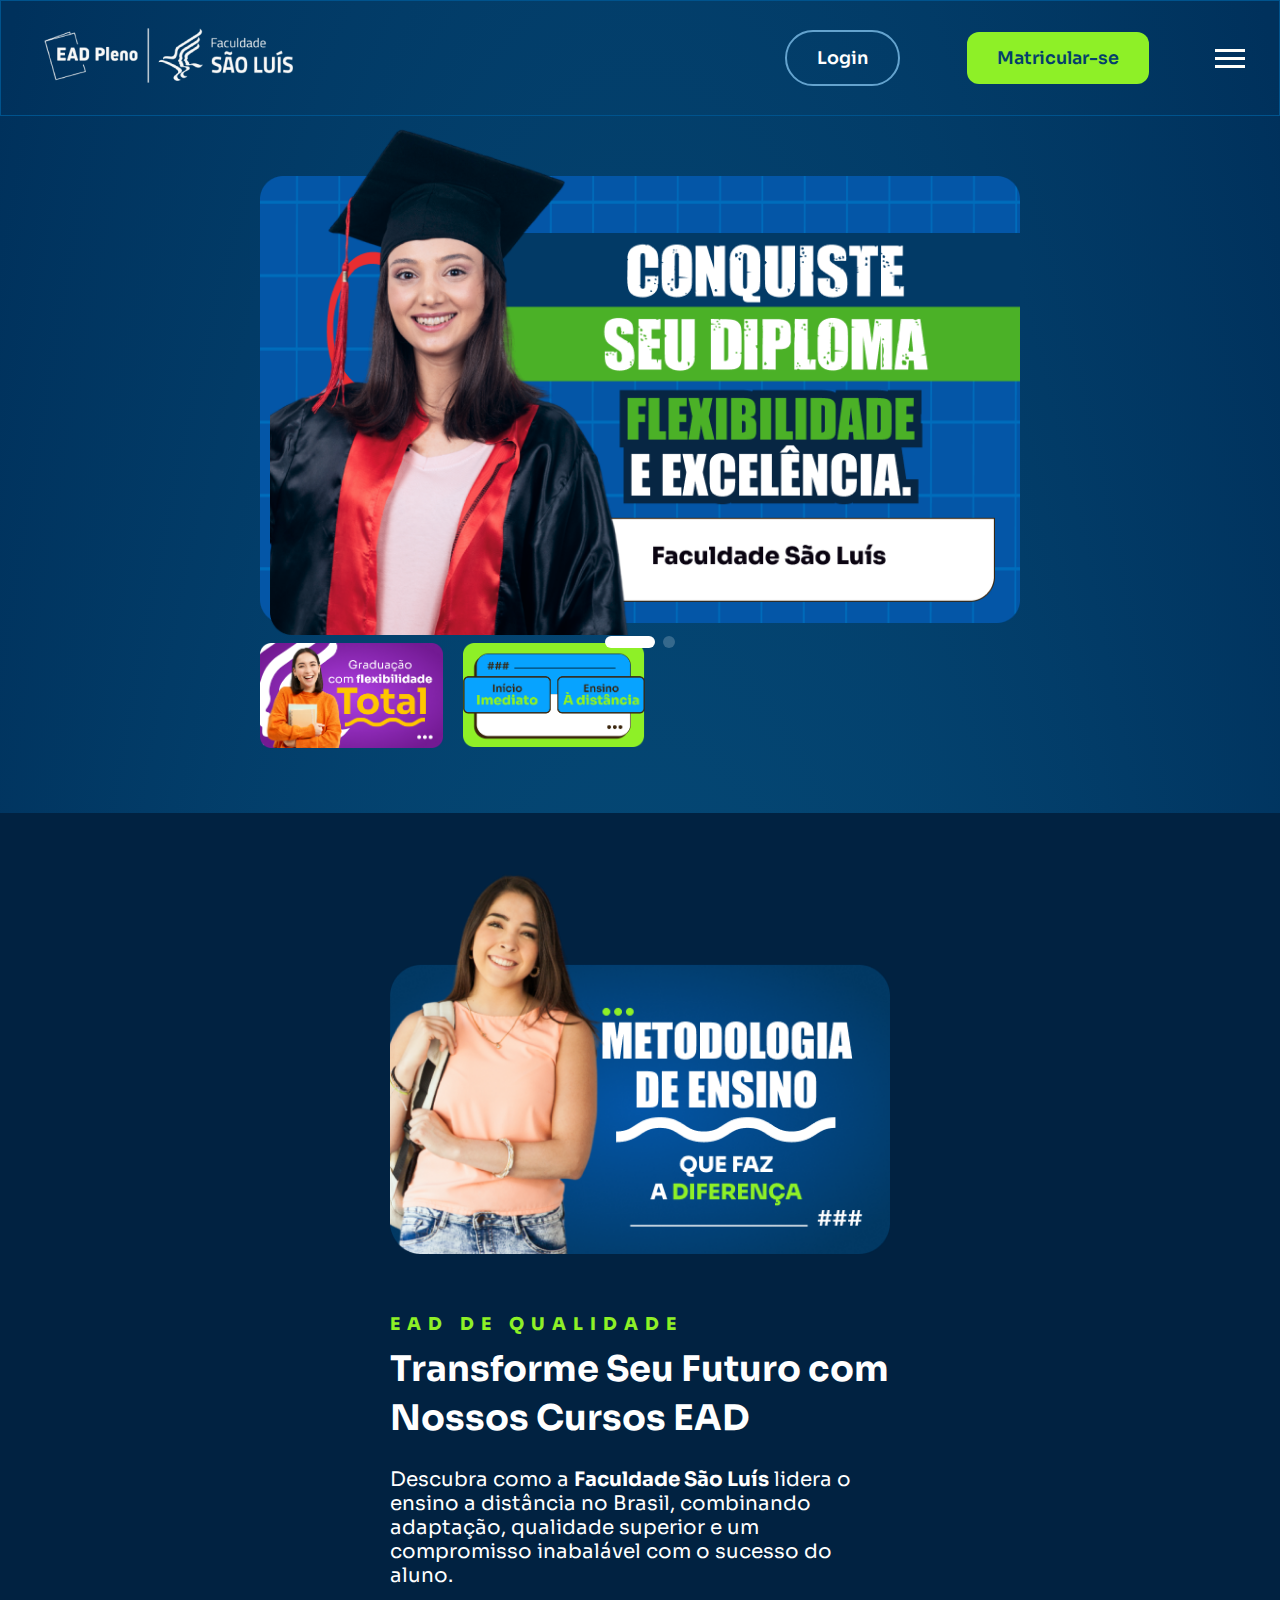
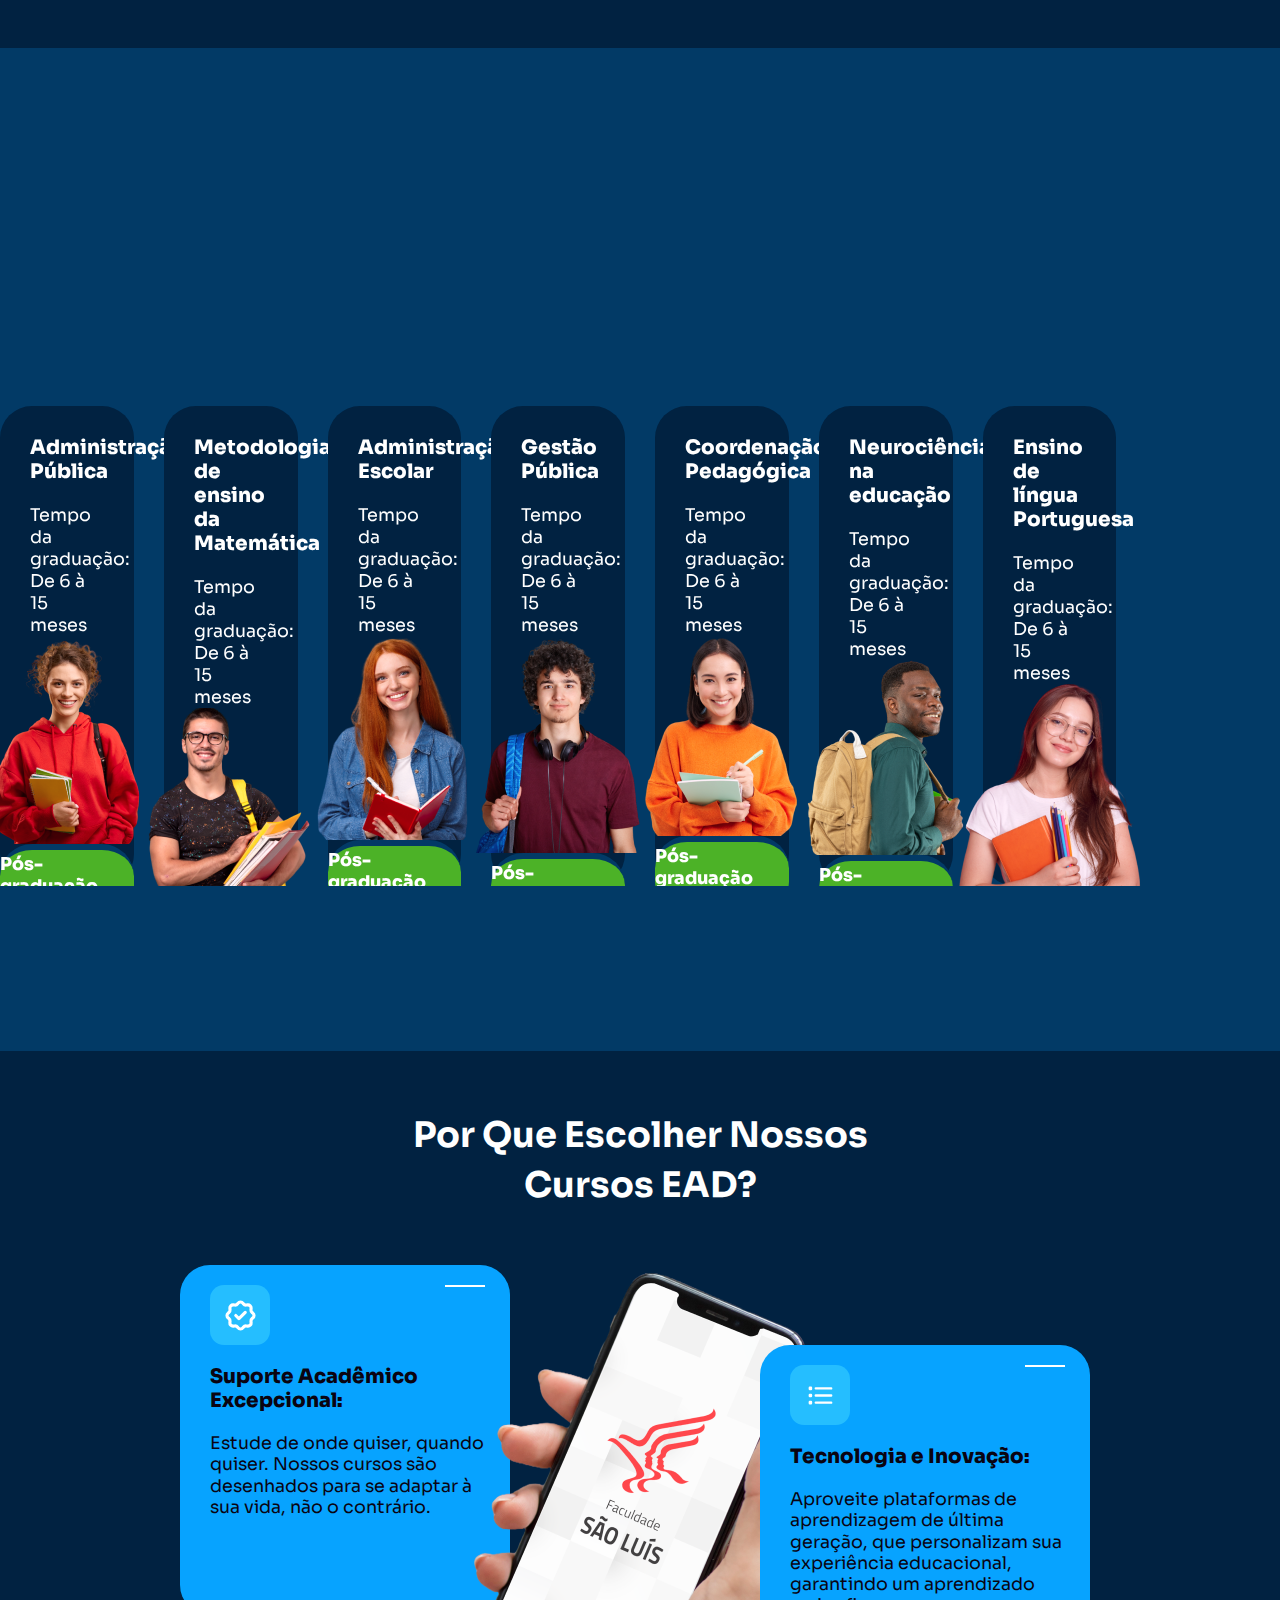
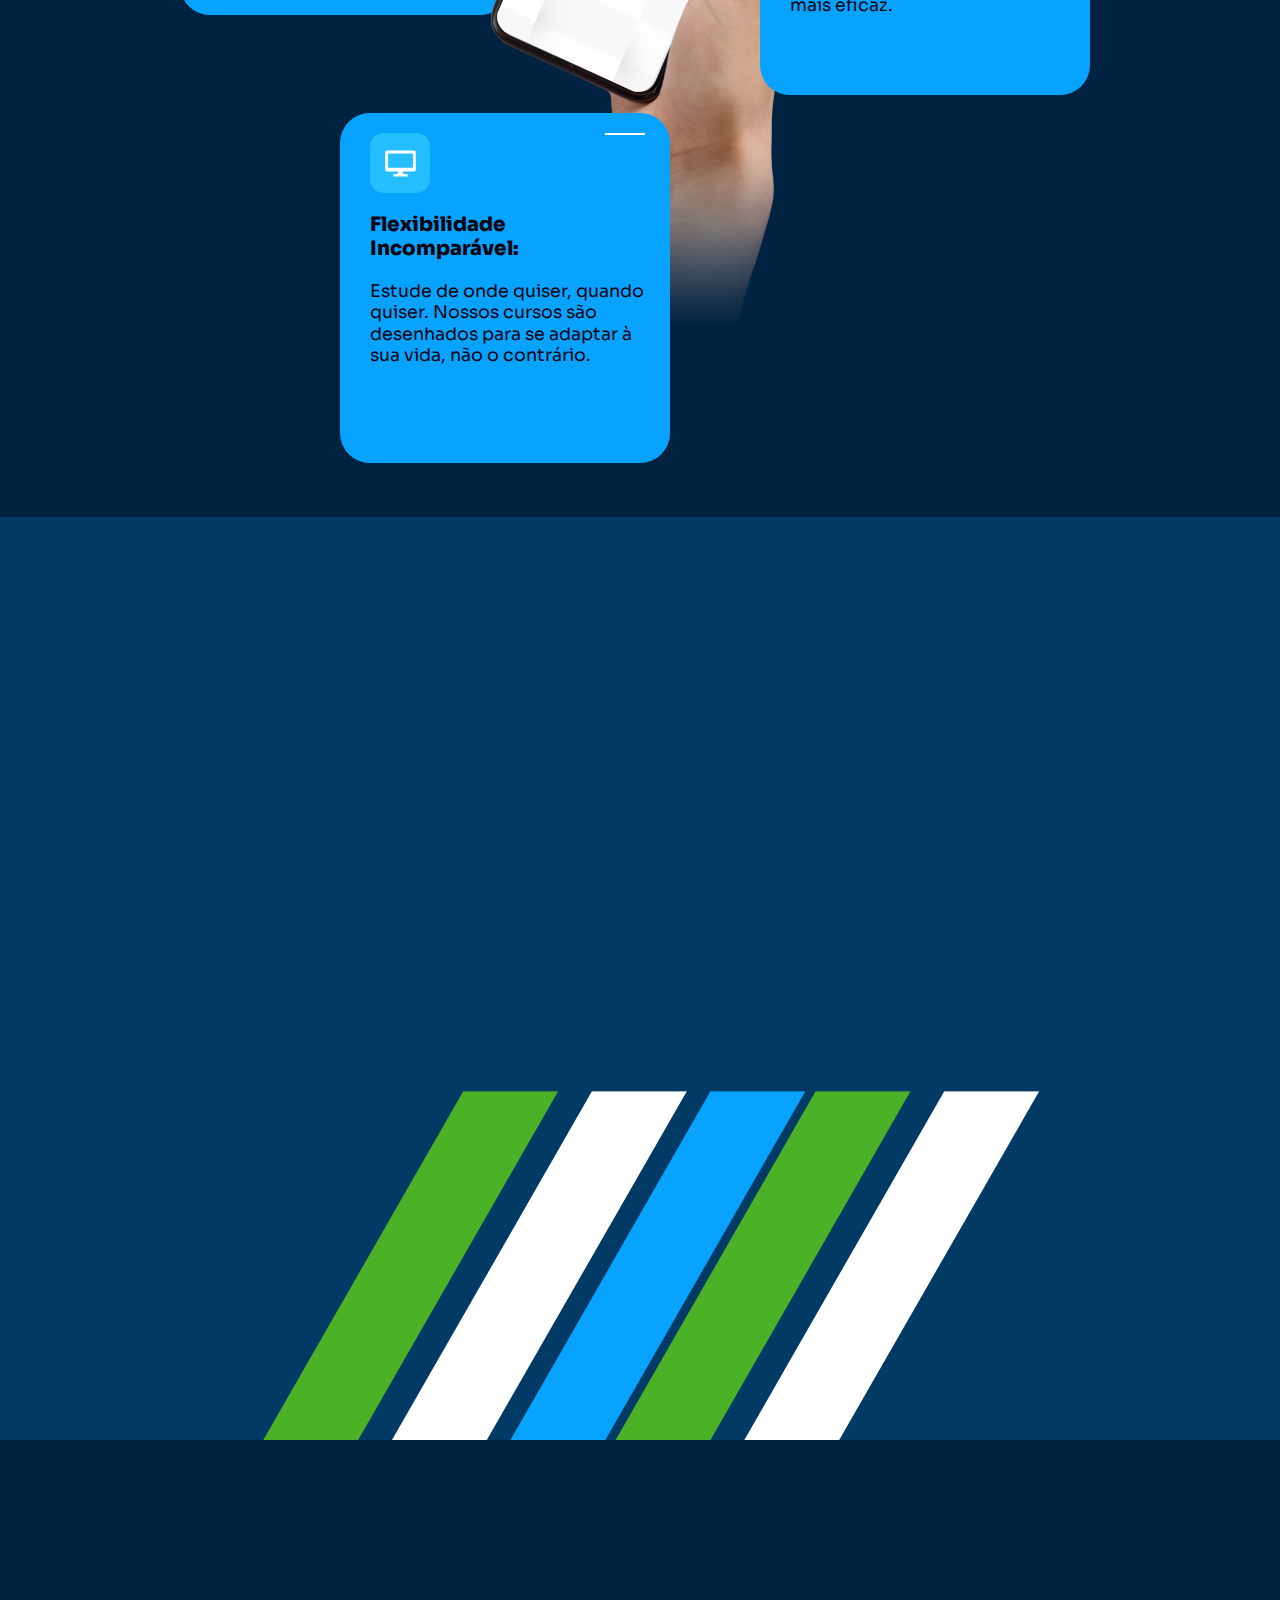
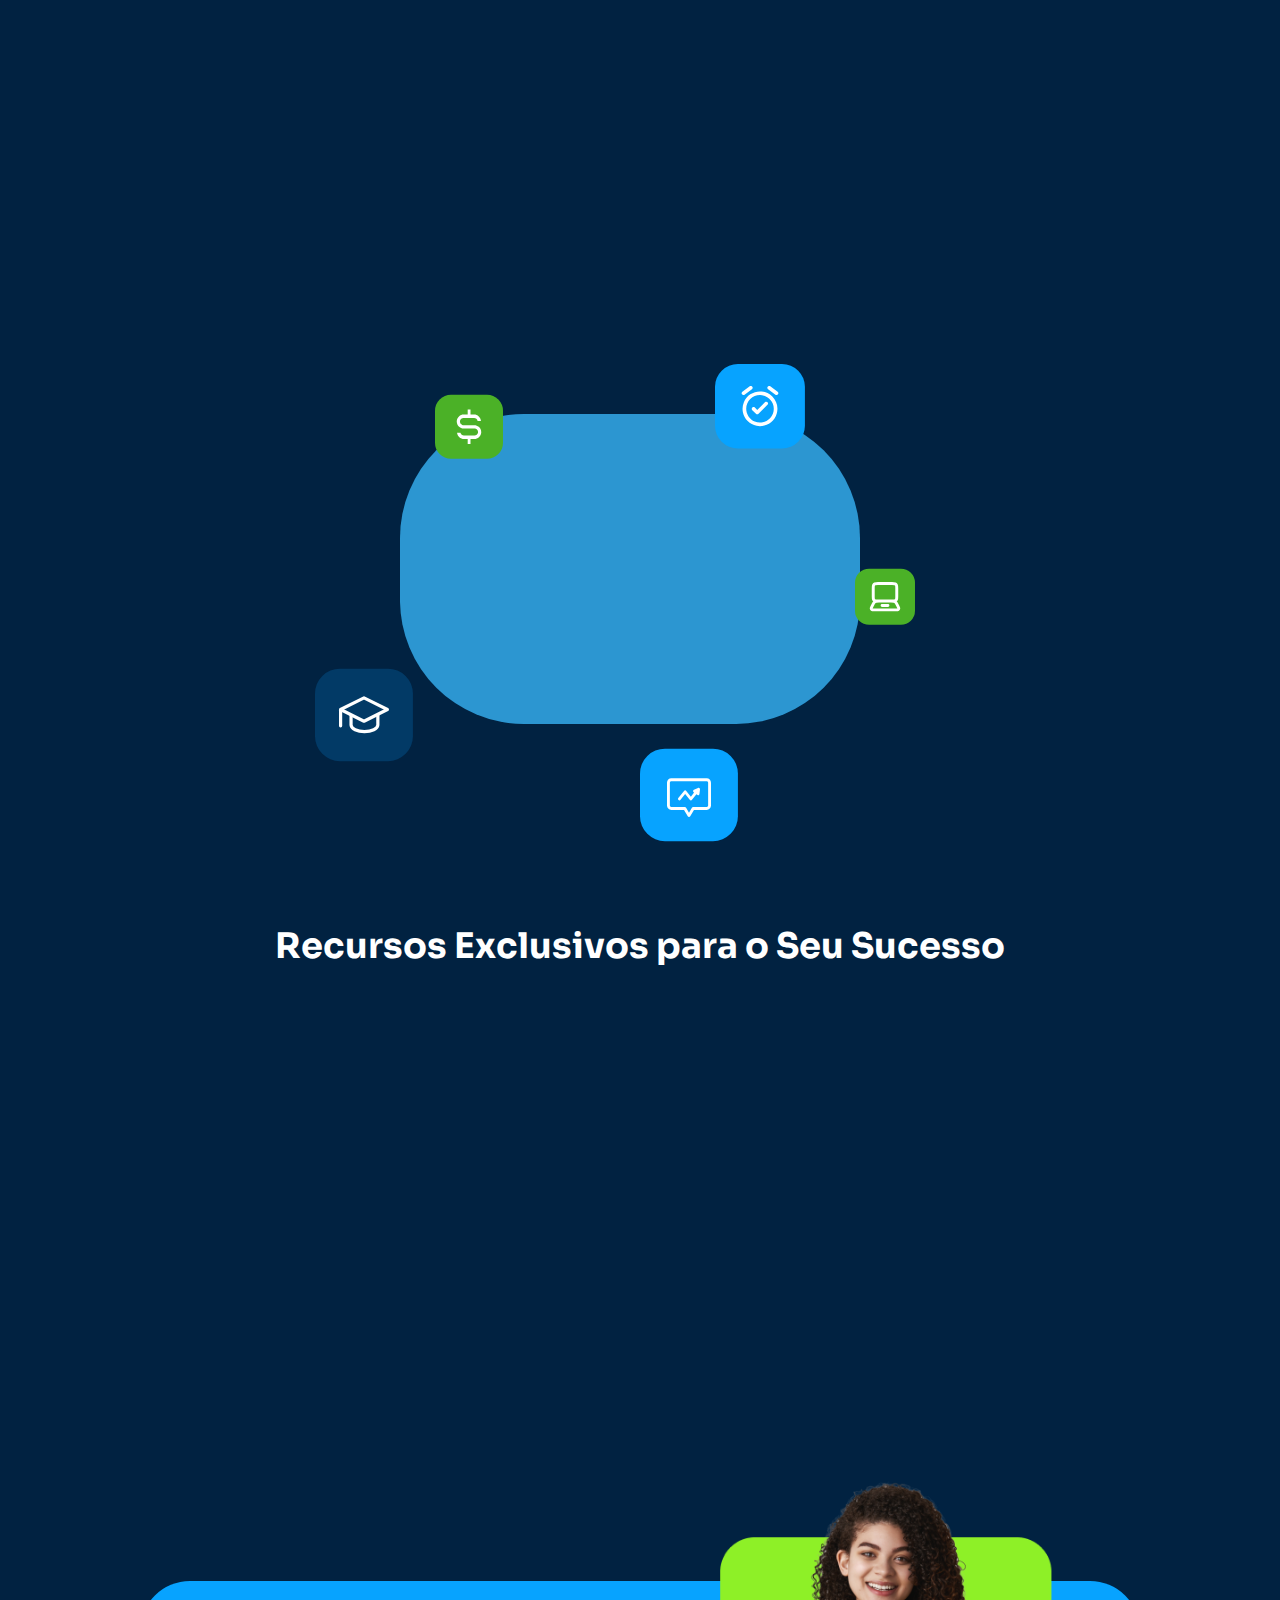
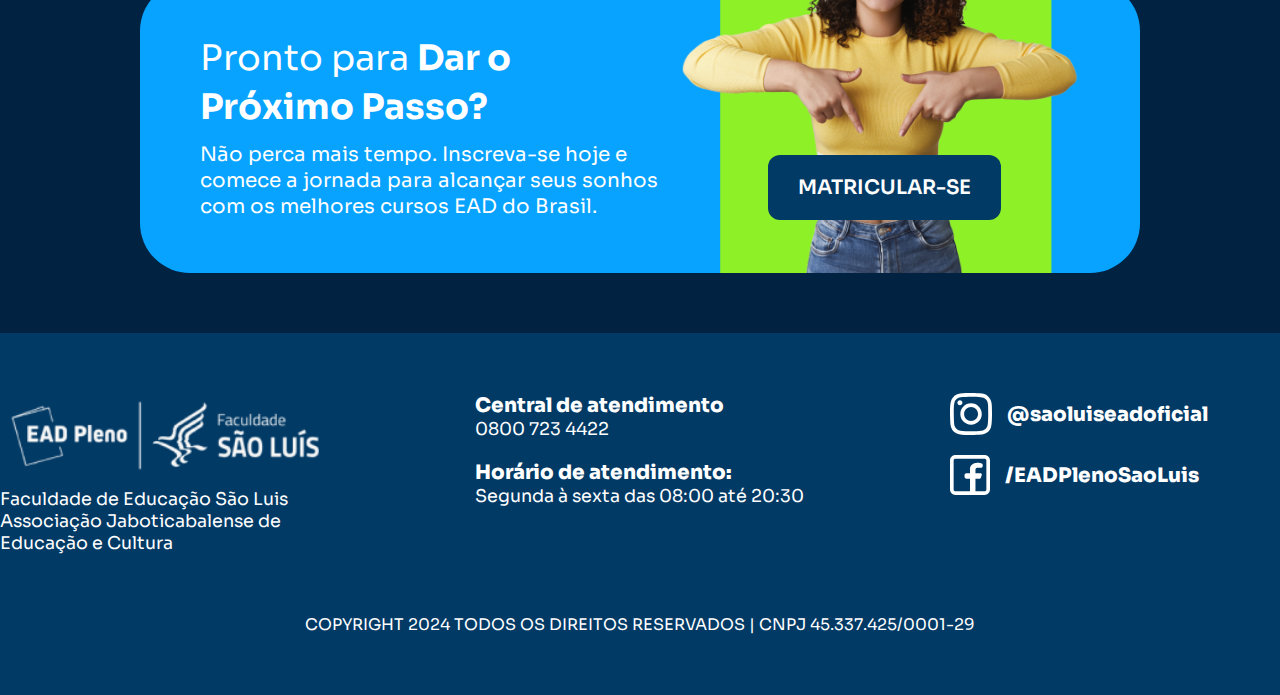
==== commit c6ba80bb: "add links ead sao luis" ====
--- a/index.html
+++ b/index.html
@@ -27,34 +27,33 @@
             <div class="menu_mobile">
                 <nav>
                     <ul>
-                        <a href="#">
+                        <a href="#home">
                             <li>Home</li>
                         </a>
-                        <a href="#">
+                        <a href="#cursos">
                             <li>Cursos</li>
                         </a>
-                        <a href="#">
+                        <a href="#suporte">
                             <li>Suporte Acadêmico</li>
                         </a>
-                        <a href="#">
+                        <a href="#metodologia">
                             <li>Metodologia de Ensino</li>
                         </a>
-                        <a href="#">
+                        <a href="#exclusivo">
                             <li>Recursos Exclusivos</li>
                         </a>
 
                     </ul>
                 </nav>
                 <div class="area_btns_menu_mobile">
-                    <a href="#">
+                    <a href="https://ava.saoluisead.com.br/login" target="_blank">
                         <div class="btn_destaque">
                             <h2>
-                                Em destaque
-                            </h2>
+                              Login
                         </div>
                     </a>
 
-                    <a href="#">
+                    <a href="https://www.saoluisead.com.br/" target="_blank">
                         <div class="btn_matricular_menu">
                             <h2>
                                 Matricular-se
@@ -79,15 +78,14 @@
                     </div>
 
                     <div class="area_btns_menu">
-                        <a href="#">
+                        <a href="https://ava.saoluisead.com.br/login" target="_blank">
                             <div class="btn_destaque">
                                 <h2>
-                                    Em destaque
-                                </h2>
+                                  Login
                             </div>
                         </a>
 
-                        <a href="#">
+                        <a href="https://www.saoluisead.com.br/" target="_blank">
                             <div class="btn_matricular_menu">
                                 <h2>
                                     Matricular-se
@@ -110,7 +108,7 @@
 
     </header>
 
-    <div class="container_home">
+    <div class="container_home" id="home">
         <div class="container_home_int">
             <div class="area_home">
 
@@ -179,7 +177,7 @@
         </div>
     </div>
 
-    <div class="container_cursos">
+    <div class="container_cursos" id="cursos">
         <div class="container_cursos_int">
             <div class="area_cursos">
                 <div class="area_text_cursos">
@@ -199,7 +197,7 @@
                                 mesmo.</b>
                         </p>
                     </div>
-                    <a href="#" data-animation="down" data-delay-1>
+                    <a href="https://www.saoluisead.com.br/" data-animation="down" data-delay-1 target="_blank">
                         <div class="btn_graduacao">
                             <h2>
                                 Graduação
@@ -224,7 +222,8 @@
                                         <div class="sub_title_graduacao">
                                             <p>
                                                 Tempo da
-                                                graduação
+                                                graduação:<br>
+                                                De 6 à 15 meses
                                             </p>
                                         </div>
 
@@ -253,22 +252,22 @@
                                     <div class="area_text_graduacao">
                                         <div class="title_graduacao">
                                             <h2>
-                                                Matemática - Formação de Professor
+                                               Metodologia de ensino da Matemática
                                             </h2>
                                         </div>
                                         <div class="sub_title_graduacao">
                                             <p>
                                                 Tempo da
-                                                graduação
+                                                graduação:<br>
+                                                De 6 à 15 meses
                                             </p>
                                         </div>
 
-                                    
                                     </div>
 
                                     <div class="area_img_curso">
                                         <img src="img/matematica.png" alt="">
-                                        <a href="#">
+                                        <a href="https://www.saoluisead.com.br/pos-graduacao-em-metodologia-do-ensino-da-matematica-a-distancia-ead/280" target="_blank">
                                             <div class="btn_ead">
                                                 <h2>
                                                     Pós-graduação EAD
@@ -289,13 +288,14 @@
                                     <div class="area_text_graduacao">
                                         <div class="title_graduacao">
                                             <h2>
-                                                Administração
+                                                Administração Escolar
                                             </h2>
                                         </div>
                                         <div class="sub_title_graduacao">
                                             <p>
                                                 Tempo da
-                                                graduação
+                                                graduação:<br>
+                                                De 6 à 15 meses
                                             </p>
                                         </div>
 
@@ -305,7 +305,7 @@
                                     <div class="area_img_curso">
                                         <img src="img/adm.png" alt="">
 
-                                        <a href="#">
+                                        <a href="https://www.saoluisead.com.br/pos-graduacao-em-administracao-escolar-a-distancia-ead/648" target="_blank">
                                             <div class="btn_ead">
                                                 <h2>
                                                     Pós-graduação EAD
@@ -326,13 +326,14 @@
                                     <div class="area_text_graduacao">
                                         <div class="title_graduacao">
                                             <h2>
-                                                Engenharia da Computação
+                                                Gestão Pública
                                             </h2>
                                         </div>
                                         <div class="sub_title_graduacao">
                                             <p>
                                                 Tempo da
-                                                graduação
+                                                graduação:<br>
+                                                De 6 à 15 meses
                                             </p>
                                         </div>
 
@@ -340,8 +341,8 @@
                                     </div>
 
                                     <div class="area_img_curso">
-                                        <img src="img/engenharia.png" alt=" Engenharia da Computação">
-                                        <a href="#">
+                                        <img src="img/engenharia.png" alt="Gestão">
+                                        <a href="https://www.saoluisead.com.br/pos-graduacao-em-gestao-publica-a-distancia-ead/212" target="_blank">
                                             <div class="btn_ead">
                                                 <h2>
                                                     Pós-graduação EAD
@@ -363,13 +364,14 @@
                                     <div class="area_text_graduacao">
                                         <div class="title_graduacao">
                                             <h2>
-                                                Biologia - Formação de Professor
+                                                Coordenação Pedagógica
                                             </h2>
                                         </div>
                                         <div class="sub_title_graduacao">
                                             <p>
                                                 Tempo da
-                                                graduação
+                                                graduação:<br>
+                                                De 6 à 15 meses
                                             </p>
                                         </div>
 
@@ -378,7 +380,7 @@
                                     <div class="area_img_curso">
                                         <img src="img/biologia.png" alt="biologia">
 
-                                        <a href="#">
+                                        <a href="https://www.saoluisead.com.br/pos-graduacao-em-coordenacao-pedagogica-a-distancia-ead/1935" target="_blank">
                                             <div class="btn_ead">
                                                 <h2>
                                                     Pós-graduação EAD
@@ -398,13 +400,14 @@
                                     <div class="area_text_graduacao">
                                         <div class="title_graduacao">
                                             <h2>
-                                                Engenharia de Produção
+                                                Neurociência na educação
                                             </h2>
                                         </div>
                                         <div class="sub_title_graduacao">
                                             <p>
                                                 Tempo da
-                                                graduação
+                                                graduação:<br>
+                                                De 6 à 15 meses
                                             </p>
                                         </div>
 
@@ -413,7 +416,7 @@
 
                                     <div class="area_img_curso">
                                         <img src="img/eng_producao.png" alt="">
-                                        <a href="#">
+                                        <a href="https://www.saoluisead.com.br/pos-graduacao-em-neurociencia-na-educacao-a-distancia-ead/1985" target="_blank">
                                             <div class="btn_ead">
                                                 <h2>
                                                     Pós-graduação EAD
@@ -433,13 +436,14 @@
                                     <div class="area_text_graduacao">
                                         <div class="title_graduacao">
                                             <h2>
-                                                Letras Português - Formação de Professor
+                                                Ensino de língua Portuguesa
                                             </h2>
                                         </div>
                                         <div class="sub_title_graduacao">
                                             <p>
                                                 Tempo da
-                                                graduação
+                                                graduação:<br>
+                                                De 6 à 15 meses
                                             </p>
                                         </div>
 
@@ -448,7 +452,7 @@
 
                                     <div class="area_img_curso">
                                         <img src="img/letras.png" alt="Letras Português">
-                                        <a href="#">
+                                        <a href="https://www.saoluisead.com.br/pos-graduacao-em-ensino-de-lingua-portuguesa-a-distancia-ead/1906" target="_blank">
                                             <div class="btn_ead">
                                                 <h2>
                                                     Pós-graduação EAD
@@ -468,7 +472,7 @@
                     <img class="swiper-button-next" src="img/arrow_next.svg" alt="">
                 </div>
 
-                <a href="#" data-animation="down" data-delay-1>
+                <a href="https://www.saoluisead.com.br/" data-animation="down" data-delay-1 target="_blank">
                     <div class="btn_matricular">
                         <h2>
                             Ver todos os cursos
@@ -482,7 +486,7 @@
     </div>
 
 
-    <div class="container_pilares">
+    <div class="container_pilares" id="suporte">
         <div class="container_pilares_int">
             <div class="area_pilares">
                 <div class="title_pilare_principal">
@@ -614,7 +618,7 @@
 
 
 
-    <div class="container_metodologia">
+    <div class="container_metodologia" id="metodologia">
         <div class="container_metodologia_int">
             <div class="area_metodologia">
                 <div class="area_text_metodologia">
@@ -632,7 +636,7 @@
                         </p>
                     </div>
 
-                    <a href="#" data-animation="down" data-delay-1>
+                    <a href="https://www.saoluisead.com.br/" data-animation="down" data-delay-1 target="_blank">
                         <div class="btn_matricular">
                             <h2>
                                 Me matricular agora
@@ -658,7 +662,7 @@
         </div>
     </div>
 
-    <div class="container_exclusivo">
+    <div class="container_exclusivo" id="exclusivo">
         <div class="container_exclusivo_int">
 
             <div class="title_exclusivo">
@@ -765,7 +769,7 @@
                     <div class="area_bg_jornada">
                         <img class="bg_jornada" src="img/bg_jornada.png" alt="">
                         
-                        <a href="#">
+                        <a href="https://www.saoluisead.com.br/" target="_blank">
                             <div class="btn_matricular_jornada">
                                 <h2>
                                     Matricular-se
@@ -827,7 +831,7 @@
 
                     <div class="footer_col_sm">
                         <div class="area_social">
-                            <a href="#">
+                            <a href="https://www.instagram.com/saoluiseadoficial/" target="_blank">
                                 <div class="area_social_int">
                                     <img src="img/instagram.svg" alt="">
                                     <div class="info_social">
@@ -837,7 +841,7 @@
                                     </div>
                                 </div>
                             </a>
-                            <a href="#">
+                            <a href="https://www.facebook.com/EADPlenoSaoLuis/" target="_blank">
                                 <div class="area_social_int">
                                     <img src="img/facebook.svg" alt="">
                                     <div class="info_social">
@@ -967,7 +971,10 @@
                     slidesPerView: 8,
 
                 },
-
+                1366: {
+                    slidesPerView: 4,
+
+                },
                 1440: {
                     slidesPerView: 5,
 
--- a/css/style.css
+++ b/css/style.css
@@ -1 +1 @@
-@import"https://fonts.googleapis.com/css2?family=Sora:wght@100..800&display=swap";*{box-sizing:border-box;font-family:"Sora"}body{margin:0px;padding:0px;background:radial-gradient(69.82% 69.82% at 50% 50%, #095F8E 0%, #00315C 100%)}:root{--bg-color-fundo: #012241;--font-title-all: 2.5em;--font-sub-title: 1.25em;--font-info-small: 1.1em;--font-title-sup: 3em;--font-sub-title-sup: 1.6em}h1,h2,h3,p{margin:0px}a{text-decoration:none;max-width:max-content}[data-animation]{opacity:0;transition:all 200ms ease-in}[data-delay-1]{transition-delay:200ms}[data-delay-2]{transition-delay:300ms}[data-delay-3]{transition-delay:400ms}[data-delay-4]{transition-delay:500ms}[data-delay-5]{transition-delay:600ms}[data-animation=down]{transform:translate3d(0, 20px, 0)}[data-animation=left]{transform:translate3d(-20px, 0, 0)}[data-animation=right]{transform:translate3d(20px, 0, 0)}[data-animation].animate{opacity:1;transform:translate3d(0px, 0px, 0px)}@-webkit-keyframes pulse-branco{0%{transform:scale(1);box-shadow:0 0 0 0 #dcf1ff,0 0 0 0 #dcf1ff}70%{transform:scale(1.01);box-shadow:0 0 0 10px rgba(0,0,0,0),0 0 0 20px rgba(0,0,0,0)}100%{transform:scale(1);box-shadow:0 0 0 0 rgba(0,0,0,0),0 0 0 0 rgba(0,0,0,0)}}@-moz-keyframes pulse-branco{0%{transform:scale(1);box-shadow:0 0 0 0 #dcf1ff,0 0 0 0 #dcf1ff}70%{transform:scale(1.01);box-shadow:0 0 0 10px rgba(0,0,0,0),0 0 0 20px rgba(0,0,0,0)}100%{transform:scale(1);box-shadow:0 0 0 0 rgba(0,0,0,0),0 0 0 0 rgba(0,0,0,0)}}@-o-keyframes pulse-branco{0%{transform:scale(1);box-shadow:0 0 0 0 #dcf1ff,0 0 0 0 #dcf1ff}70%{transform:scale(1.01);box-shadow:0 0 0 10px rgba(0,0,0,0),0 0 0 20px rgba(0,0,0,0)}100%{transform:scale(1);box-shadow:0 0 0 0 rgba(0,0,0,0),0 0 0 0 rgba(0,0,0,0)}}@keyframes pulse-branco{0%{transform:scale(1);box-shadow:0 0 0 0 #dcf1ff,0 0 0 0 #dcf1ff}70%{transform:scale(1.01);box-shadow:0 0 0 10px rgba(0,0,0,0),0 0 0 20px rgba(0,0,0,0)}100%{transform:scale(1);box-shadow:0 0 0 0 rgba(0,0,0,0),0 0 0 0 rgba(0,0,0,0)}}@keyframes move{0%{right:-100%}100%{right:0px}}header{width:100%;border:1px solid #00538d;padding:20px 0px}header .area_menu_mobile{display:none;position:fixed;width:90%;height:100vh;z-index:99;background:radial-gradient(69.82% 69.82% at 50% 50%, rgba(9, 95, 142, 0.8039215686) 0%, rgba(0, 49, 92, 0.7882352941) 100%);top:0px;right:0px;transition:all ease 400ms}header .area_menu_mobile .close_menu{position:absolute;top:40px;right:40px;max-width:max-content;height:auto;cursor:pointer}header .area_menu_mobile .menu_mobile{display:flex;justify-content:center;flex-direction:column;gap:40px;width:100%;height:100%}header .area_menu_mobile .menu_mobile .area_btns_menu_mobile{display:flex;align-items:center;justify-content:center;gap:40px;flex-wrap:wrap}header .area_menu_mobile .menu_mobile .area_btns_menu_mobile .btn_destaque{display:flex;justify-content:center;align-items:center;max-width:200px;padding:15px 30px;border:2px solid #64a3ce;border-radius:75px}header .area_menu_mobile .menu_mobile .area_btns_menu_mobile .btn_destaque h2{font-weight:600;font-size:var(--font-info-small);color:#fff}header .area_menu_mobile .menu_mobile .area_btns_menu_mobile .btn_matricular_menu{display:flex;justify-content:center;align-items:center;max-width:200px;padding:15px 30px;background:#8ef027;border-radius:12px}header .area_menu_mobile .menu_mobile .area_btns_menu_mobile .btn_matricular_menu h2{font-weight:600;font-size:var(--font-info-small);color:#033f6c}header .area_menu_mobile .menu_mobile nav ul{padding:0px;margin:0px;display:flex;justify-content:center;align-items:center;flex-direction:column;gap:40px;height:100%}header .area_menu_mobile .menu_mobile nav ul a li{list-style:none;font-weight:bold;font-size:30px;color:#fff;text-transform:uppercase}header .container_menu{display:flex;justify-content:center;width:100%}header .container_menu .container_menu_int{display:flex;justify-content:center;align-items:center;width:100%;max-width:1210px}header .container_menu .container_menu_int .area_menu{display:flex;align-items:center;justify-content:space-between;width:100%}header .container_menu .container_menu_int .area_menu .area_logo img{max-width:max-content;height:auto}header .container_menu .container_menu_int .area_menu .area_btns_menu{display:flex;align-items:center;justify-content:space-between;width:100%;max-width:460px}header .container_menu .container_menu_int .area_menu .area_btns_menu .btn_destaque{display:flex;justify-content:center;align-items:center;max-width:200px;padding:15px 30px;border:2px solid #64a3ce;border-radius:75px}header .container_menu .container_menu_int .area_menu .area_btns_menu .btn_destaque h2{font-weight:600;font-size:var(--font-info-small);color:#fff}header .container_menu .container_menu_int .area_menu .area_btns_menu .btn_matricular_menu{display:flex;justify-content:center;align-items:center;max-width:200px;padding:15px 30px;background:#8ef027;border-radius:12px}header .container_menu .container_menu_int .area_menu .area_btns_menu .btn_matricular_menu h2{font-weight:600;font-size:var(--font-info-small);color:#033f6c}header .container_menu .container_menu_int .area_menu .area_btns_menu .area_open_menu{display:flex;flex-direction:column;gap:5px;max-width:30px;width:100%;cursor:pointer}header .container_menu .container_menu_int .area_menu .area_btns_menu .area_open_menu .line_menu{width:30px;height:3px;background:#fffffb}.container_home{display:flex;justify-content:center;width:100%;padding:60px 0px 60px 0px}.container_home .container_home_int{display:flex;justify-content:center;align-items:center;width:100%;max-width:1280px}.container_home .container_home_int .area_home{display:flex;justify-content:center;align-items:center;gap:20px;width:100%}.container_home .container_home_int .area_home .area_mini_banners{display:flex;flex-direction:column;gap:20px;width:100%;max-width:385px}.container_home .container_home_int .area_home .area_mini_banners img{width:100%;max-width:max-content;height:auto}.container_home .container_home_int .area_home .swiper_1{justify-content:flex-start;width:100%;height:100%;max-width:800px;overflow-y:visible !important;margin:0px 20px !important}.container_home .container_home_int .area_home .swiper_1 .swiper-pagination-bullet{width:12px;height:12px;background:#fff;border-radius:20px;transition:all ease 200ms}.container_home .container_home_int .area_home .swiper_1 .swiper-pagination-bullet-active{width:50px !important;height:12px;background:#fff;border-radius:20px}.container_home .container_home_int .area_home .swiper_1 .swiper-horizontal>.swiper-pagination-bullets,.container_home .container_home_int .area_home .swiper_1 .swiper-pagination-bullets.swiper-pagination-horizontal{bottom:-30px;top:auto;left:0;width:100%}.container_home .container_home_int .area_home .swiper_1 .swiper-slide{display:flex !important;justify-content:center;position:relative;overflow-x:clip}.container_home .container_home_int .area_home .swiper_1 .swiper-slide .estudante{position:absolute;left:10px;top:-47px;max-width:360px;height:auto}.container_home .container_home_int .area_home .swiper_1 .swiper-slide img{max-width:780px;width:100%;height:auto}.container_ead_qualidade{display:flex;justify-content:center;padding:60px 0px 60px 0px;width:100%;background-color:var(--bg-color-fundo)}.container_ead_qualidade .container_ead_qualidade_int{display:flex;justify-content:center;align-items:center;width:100%;max-width:1280px}.container_ead_qualidade .container_ead_qualidade_int .area_ead_qualidade{display:flex;justify-content:center;align-items:center;gap:60px;width:100%}.container_ead_qualidade .container_ead_qualidade_int .area_ead_qualidade .area_texts_ead_qualidade{display:flex;flex-direction:column;gap:25px;width:100%;max-width:620px}.container_ead_qualidade .container_ead_qualidade_int .area_ead_qualidade .area_texts_ead_qualidade .area_titles_ead_qualidade{display:flex;flex-direction:column;gap:10px;width:100%}.container_ead_qualidade .container_ead_qualidade_int .area_ead_qualidade .area_texts_ead_qualidade .area_titles_ead_qualidade .info_title_ead_qualidade h3{font-weight:800;font-size:var(--font-info-small);line-height:1.2em;letter-spacing:.4em;color:#8ef027}.container_ead_qualidade .container_ead_qualidade_int .area_ead_qualidade .area_texts_ead_qualidade .area_titles_ead_qualidade .title_ead_qualidade h2{font-weight:700;font-size:var(--font-title-all);line-height:1.4em;color:#fff}.container_ead_qualidade .container_ead_qualidade_int .area_ead_qualidade .area_texts_ead_qualidade .sub_title_ead_qualidade p{font-weight:400;font-size:var(--font-sub-title);line-height:1.2em;color:#fff}.container_ead_qualidade .container_ead_qualidade_int .area_ead_qualidade .mini_banner_ead_qualidade{max-width:max-content;height:auto;width:100%}.btn_matricular{display:flex;justify-content:center;align-items:center;max-width:350px;background:#07a3ff;border-radius:12px;padding:20px 30px;-webkit-animation:pulse-branco 2s infinite;-moz-animation:pulse-branco 2s infinite;-o-animation:pulse-branco 2s infinite;animation:pulse-branco 2s infinite}.btn_matricular h2{font-weight:600;font-size:var(--font-sub-title);text-transform:uppercase;color:#fff}.container_cursos{display:flex;justify-content:center;width:100%;padding:60px 0px 60px 0px;background-color:#023a66}.container_cursos .container_cursos_int{display:flex;justify-content:center;align-items:center;width:100%}.container_cursos .container_cursos_int .area_cursos{display:flex;align-items:center;justify-content:center;flex-direction:column;gap:40px;width:100%}.container_cursos .container_cursos_int .area_cursos .area_text_cursos{display:flex;flex-direction:column;align-items:center;gap:20px;max-width:1300px;width:100%}.container_cursos .container_cursos_int .area_cursos .area_text_cursos .title_cursos h2{font-weight:700;font-size:var(--font-title-all);line-height:1.4em;text-align:center;color:#fff}.container_cursos .container_cursos_int .area_cursos .area_text_cursos .sub_title_cursos p{font-weight:400;font-size:var(--font-sub-title);line-height:130%;text-align:center;color:#fff}.container_cursos .container_cursos_int .area_cursos .area_text_cursos .btn_graduacao{display:flex;justify-content:center;align-items:center;max-width:350px;background:#07a3ff;border-radius:75px;padding:20px 30px;-webkit-animation:pulse-branco 2s infinite;-moz-animation:pulse-branco 2s infinite;-o-animation:pulse-branco 2s infinite;animation:pulse-branco 2s infinite}.container_cursos .container_cursos_int .area_cursos .area_text_cursos .btn_graduacao h2{font-weight:600;font-size:var(--font-sub-title);text-transform:uppercase;color:#fff}.container_cursos .container_cursos_int .area_cursos .card_graduacao{max-width:240px;width:100%;height:460px;background:#012241;border-radius:32px}.container_cursos .container_cursos_int .area_cursos .card_graduacao .card_graduacao_int{display:flex;flex-direction:column;height:100%}.container_cursos .container_cursos_int .area_cursos .card_graduacao .card_graduacao_int .area_img_curso{display:flex;flex-direction:column;align-items:center;height:100%;justify-content:flex-end}.container_cursos .container_cursos_int .area_cursos .card_graduacao .card_graduacao_int .area_text_graduacao{display:flex;flex-direction:column;gap:20px;padding:30px 30px 0px 30px}.container_cursos .container_cursos_int .area_cursos .card_graduacao .card_graduacao_int .title_graduacao h2{font-weight:800;font-size:var(--font-sub-title);line-height:120%;color:#fff}.container_cursos .container_cursos_int .area_cursos .card_graduacao .card_graduacao_int .sub_title_graduacao p{font-weight:400;font-size:var(--font-info-small);line-height:125%;color:#fff}.container_cursos .container_cursos_int .area_cursos .card_graduacao .card_graduacao_int a{width:100%;max-width:100%}.container_cursos .container_cursos_int .area_cursos .card_graduacao .card_graduacao_int .btn_ead{display:flex;justify-content:center;align-items:center;max-width:100%;width:100%;height:78px;background:#4cb227;border-top:6px solid #023a66;border-radius:32px}.container_cursos .container_cursos_int .area_cursos .card_graduacao .card_graduacao_int .btn_ead h2{font-weight:800;font-size:var(--font-info-small);color:#fff}.container_cursos .container_cursos_int .area_cursos .swiper-button-next,.container_cursos .container_cursos_int .area_cursos .swiper-button-prev{width:100%;max-width:max-content}.container_cursos .container_cursos_int .area_cursos .swiper_2{justify-content:center;width:100%;height:100%}.container_cursos .container_cursos_int .area_cursos .swiper_2 .swiper-slide{display:flex !important;justify-content:center;position:relative}@keyframes cards{from{transform:translate3d(0, 10vw, 0);opacity:0}to{transform:translate3d(0, 0, 0);opacity:1}}@-webkit-keyframes cards{from{transform:translate3d(0, 10vw, 0);opacity:0}to{transform:translate3d(0, 0, 0);opacity:1}}@-moz-keyframes cards{from{transform:translate3d(0, 10vw, 0);opacity:0}to{transform:translate3d(0, 0, 0);opacity:1}}@-o-keyframes cards{from{transform:translate3d(0, 10vw, 0);opacity:0}to{transform:translate3d(0, 0, 0);opacity:1}}.container_pilares .container_pilares_int .area_pilares .area_cards_pilares .html_icon_card,.container_pilares .container_pilares_int .area_pilares .area_cards_pilares .js_icon_card{position:absolute;max-width:80px;width:100%;height:auto;z-index:2;-webkit-animation:cards 1ms ease-in;-moz-animation:cards 1ms ease-in;-o-animation:cards 1ms ease-in;animation:cards 1ms ease-in;animation-timeline:view();transform:scale3d(1, 1, 1);transition:all ease 100ms}.container_pilares{display:flex;justify-content:center;width:100%;padding:60px 0px 180px 0px;background-color:#012241}.container_pilares .container_pilares_int{display:flex;align-items:center;justify-content:center;width:100%;max-width:1280px}.container_pilares .container_pilares_int .area_pilares{display:flex;justify-content:center;align-items:center;flex-direction:column;gap:60px;width:100%}.container_pilares .container_pilares_int .area_pilares .title_pilare_principal h2{font-weight:700;font-size:var(--font-title-all);line-height:1.4em;text-align:center;color:#fff}.container_pilares .container_pilares_int .area_pilares .bg_pilares{max-width:max-content;width:100%;height:auto;position:relative;z-index:0}.container_pilares .container_pilares_int .area_pilares .area_cards_pilares{position:absolute;width:100%;max-width:800px;display:flex;flex-direction:column;gap:40px;align-items:center;height:678px}.container_pilares .container_pilares_int .area_pilares .area_cards_pilares .js_icon_card{right:-50px;top:20%;animation-range:cover 0% cover 50%}.container_pilares .container_pilares_int .area_pilares .area_cards_pilares .js_icon_card:hover{transform:scale3d(1.1, 1.1, 1.1)}.container_pilares .container_pilares_int .area_pilares .area_cards_pilares .html_icon_card{left:-100px;bottom:0px;animation-range:cover 0% cover 30%}.container_pilares .container_pilares_int .area_pilares .area_cards_pilares .html_icon_card:hover{transform:scale3d(1.1, 1.1, 1.1)}.container_pilares .container_pilares_int .area_pilares .area_cards_pilares .cards_pilares{background:#07a3ff;border-radius:30px;padding:20px 25px 20px 30px;max-width:330px;height:350px;-webkit-animation:cards 1ms ease-in;-moz-animation:cards 1ms ease-in;-o-animation:cards 1ms ease-in;animation:cards 1ms ease-in;animation-timeline:view();animation-range:cover 0% cover 45%}.container_pilares .container_pilares_int .area_pilares .area_cards_pilares .cards_pilares .cards_pilares_int{display:flex;flex-direction:column;gap:20px;position:relative}.container_pilares .container_pilares_int .area_pilares .area_cards_pilares .cards_pilares .cards_pilares_int .separator_pilares{position:absolute;right:0px;top:0px;width:40px;height:2px;background-color:#fff}.container_pilares .container_pilares_int .area_pilares .area_cards_pilares .cards_pilares .cards_pilares_int .icon_pilares{display:flex;justify-content:center;align-items:center;background:#25beff;border-radius:14px;width:60px;height:60px;transform:scale3d(1, 1, 1);transition:all ease 100ms}.container_pilares .container_pilares_int .area_pilares .area_cards_pilares .cards_pilares .cards_pilares_int .icon_pilares:hover{transform:scale3d(1.1, 1.1, 1.1)}.container_pilares .container_pilares_int .area_pilares .area_cards_pilares .cards_pilares .cards_pilares_int .title_pilares h2{font-weight:800;font-size:var(--font-sub-title);line-height:120%;color:#0a0411}.container_pilares .container_pilares_int .area_pilares .area_cards_pilares .cards_pilares .cards_pilares_int .sub_title_pilares p{font-weight:400;font-size:var(--font-info-small);line-height:120%;color:#0a0411}.container_pilares .container_pilares_int .area_pilares .area_cards_pilares .card_1{position:absolute;left:-60px;top:80px;z-index:0}.container_pilares .container_pilares_int .area_pilares .area_cards_pilares .card_2{position:absolute;right:-50px;top:160px;z-index:1}.container_pilares .container_pilares_int .area_pilares .area_cards_pilares .card_3{position:absolute;left:100px;bottom:-200px;z-index:1}.container_mercado{display:flex;justify-content:center;width:100%;background-color:#023a66;position:relative;z-index:1;padding:40px 0px}.container_mercado .container_mercado_int.sup{display:flex;justify-content:center;align-items:center;width:100%;max-width:1400px}.container_mercado .container_mercado_int.sup .area_mercado .area_text_mercado{max-width:470px}.container_mercado .container_mercado_int{display:flex;justify-content:center;align-items:center;width:100%;max-width:1280px}.container_mercado .container_mercado_int .area_mercado{display:flex;justify-content:center;align-items:center;width:100%;gap:40px}.container_mercado .container_mercado_int .area_mercado .area_text_mercado{display:flex;flex-direction:column;gap:20px;max-width:430px;width:100%}.container_mercado .container_mercado_int .area_mercado .area_text_mercado .info_title_mercado h3{font-weight:800;font-size:var(--font-info-small);line-height:1.2em;letter-spacing:.4em;color:#8ef027}.container_mercado .container_mercado_int .area_mercado .area_text_mercado .title_mercado h2{font-weight:700;font-size:var(--font-title-all);line-height:1.4em;color:#fff}.container_mercado .container_mercado_int .area_mercado .area_text_mercado .sub_title_mercado p{font-weight:400;font-size:var(--font-sub-title);line-height:150%;color:#fff}.container_mercado .container_mercado_int .area_mercado .area_bg_mercado{position:relative;display:flex}.container_mercado .container_mercado_int .area_mercado .area_bg_mercado img{max-width:max-content;height:auto;z-index:1;margin:-105px 0px -40px 0px}.container_mercado .container_mercado_int .area_mercado .area_bg_mercado .bg_lines{position:absolute;z-index:-1;left:0px;bottom:-60px;width:auto;height:auto}.container_mercado .container_mercado_int .area_mercado .area_bg_mercado .bg_lines.sup{position:absolute;z-index:-1;left:-230px;bottom:-60px;width:auto;height:auto}.container_metodologia{display:flex;justify-content:center;width:100%;background-color:#012241;padding:120px 0px 60px 0px;position:relative;z-index:1}.container_metodologia .container_metodologia_int{display:flex;justify-content:center;align-items:center;width:100%;max-width:1280px}.container_metodologia .container_metodologia_int .area_metodologia{display:flex;align-items:center;justify-content:space-between;gap:40px;width:100%}.container_metodologia .container_metodologia_int .area_metodologia .area_text_metodologia{display:flex;flex-direction:column;gap:30px;max-width:540px;width:100%}.container_metodologia .container_metodologia_int .area_metodologia .area_text_metodologia .title_metodologia h2{font-weight:700;font-size:var(--font-title-all);line-height:1.4em;color:#f2f9ff}.container_metodologia .container_metodologia_int .area_metodologia .area_text_metodologia .sub_title_metodologia p{font-weight:400;font-size:var(--font-sub-title);line-height:150%;color:#f2f9ff}.container_metodologia .container_metodologia_int .area_metodologia .area_text_metodologia .sub_title_metodologia p b{color:#64e537}.container_metodologia .container_metodologia_int .area_metodologia .area_text_metodologia .btn_matricular{display:flex;justify-content:center;align-items:center;max-width:350px;background:#07a3ff;border-radius:12px;padding:20px 30px;-webkit-animation:pulse-branco 2s infinite;-moz-animation:pulse-branco 2s infinite;-o-animation:pulse-branco 2s infinite;animation:pulse-branco 2s infinite}.container_metodologia .container_metodologia_int .area_metodologia .area_text_metodologia .btn_matricular h2{font-weight:600;font-size:var(--font-sub-title);text-transform:uppercase;color:#fff}.container_metodologia .container_metodologia_int .area_metodologia .area_img_metodologia{display:flex;position:relative}.container_metodologia .container_metodologia_int .area_metodologia .area_img_metodologia .box_bg_metodologia{position:absolute;width:100%;max-width:460px;height:310px;background:#2c96d1;border-radius:124px;left:45px;top:-40px;z-index:-1}.container_metodologia .container_metodologia_int .area_metodologia .area_img_metodologia .icon_notebook{position:absolute;right:-20px;top:calc(50% - 60px);max-width:max-content;height:auto}.container_metodologia .container_metodologia_int .area_metodologia .area_img_metodologia .icon_clock{position:absolute;right:120px;top:-90px;max-width:90px;height:auto}.container_metodologia .container_metodologia_int .area_metodologia .area_img_metodologia .icon_money{position:absolute;left:80px;top:-60px;max-width:max-content;height:auto}.container_metodologia .container_metodologia_int .area_metodologia .area_img_metodologia .icon_study{position:absolute;left:-40px;bottom:40px;max-width:max-content;height:auto;z-index:1}.container_metodologia .container_metodologia_int .area_metodologia .area_img_metodologia .icon_growth{position:absolute;left:50%;bottom:-40px;max-width:max-content;height:auto}.container_metodologia .container_metodologia_int .area_metodologia .area_img_metodologia img{max-width:max-content;height:auto;width:100%}.container_exclusivo{display:flex;justify-content:center;width:100%;background-color:#012241;padding:60px 0px 60px 0px}.container_exclusivo .container_exclusivo_int{display:flex;justify-content:center;align-items:center;flex-direction:column;gap:40px;width:100%;max-width:1280px}.container_exclusivo .container_exclusivo_int .title_exclusivo h2{font-weight:700;font-size:var(--font-title-all);line-height:1.4em;text-align:center;color:#fff}.container_exclusivo .container_exclusivo_int .area_exclusivo{display:flex;align-items:flex-start;justify-content:center;gap:20px;width:100%;flex-wrap:wrap}.container_exclusivo .container_exclusivo_int .area_exclusivo .box_exclusivo{background:#fff;border:2px solid #023a66;border-radius:32px;max-width:380px;width:100%;height:450px}.container_exclusivo .container_exclusivo_int .area_exclusivo .box_exclusivo .box_exclusivo_int{display:flex;flex-direction:column;gap:20px;padding:20px 40px 20px 40px}.container_exclusivo .container_exclusivo_int .area_exclusivo .box_exclusivo .box_exclusivo_int .area_img_box_exclusivo:hover .line_1{opacity:1;left:40px;top:23px;transform:rotate(45deg)}.container_exclusivo .container_exclusivo_int .area_exclusivo .box_exclusivo .box_exclusivo_int .area_img_box_exclusivo:hover .line_2{opacity:1;top:50px;left:90px;transform:rotate(45deg)}.container_exclusivo .container_exclusivo_int .area_exclusivo .box_exclusivo .box_exclusivo_int .area_img_box_exclusivo:hover img{transform:scale3d(1.1, 1.1, 1.1)}.container_exclusivo .container_exclusivo_int .area_exclusivo .box_exclusivo .box_exclusivo_int .area_img_box_exclusivo{position:relative;display:flex;max-width:max-content}.container_exclusivo .container_exclusivo_int .area_exclusivo .box_exclusivo .box_exclusivo_int .area_img_box_exclusivo img{max-width:max-content;height:auto;margin-left:-20px;z-index:1;position:relative;transition:all ease 200ms}.container_exclusivo .container_exclusivo_int .area_exclusivo .box_exclusivo .box_exclusivo_int .area_img_box_exclusivo .line_1{opacity:0;position:absolute;width:109.51px;height:109.51px;left:0px;top:0px;border:2px solid #07a3ff;border-radius:23px;transform:rotate(0deg);transition:all ease 200ms;z-index:0}.container_exclusivo .container_exclusivo_int .area_exclusivo .box_exclusivo .box_exclusivo_int .area_img_box_exclusivo .line_2{opacity:0;position:absolute;width:57.81px;height:57.81px;top:0px;left:0px;border:2px solid #26b334;border-radius:10.3955px;transform:rotate(0deg);transition:all ease 200ms}.container_exclusivo .container_exclusivo_int .area_exclusivo .box_exclusivo .box_exclusivo_int .title_box_exclusivo h2{font-weight:700;font-size:var(--font-sub-title);line-height:120%;color:#0a0411}.container_exclusivo .container_exclusivo_int .area_exclusivo .box_exclusivo .box_exclusivo_int .sub_title_exclusivo p{font-weight:400;font-size:var(--font-info-small);line-height:150%;color:#0a0411}.container_exclusivo.sup .container_exclusivo_int .area_exclusivo .box_exclusivo{height:340px}.container_exclusivo.sup .container_exclusivo_int .area_exclusivo .box_exclusivo .box_exclusivo_int .title_box_exclusivo h2{font-size:1.6em}.container_jornada{display:flex;justify-content:center;width:100%;padding:60px 0px 60px 0px;background-color:#012241}.container_jornada .container_jornada_int{display:flex;justify-content:center;align-items:center;width:100%;max-width:1280px}.container_jornada .container_jornada_int .area_jornada{background:#07a3ff;border-radius:50px;width:100%;max-width:1000px;padding:0px 60px 0px 60px}.container_jornada .container_jornada_int .area_jornada .area_jornada_int{display:flex;align-items:center;justify-content:center;gap:20px;width:100%}.container_jornada .container_jornada_int .area_jornada .area_jornada_int .area_text_jornanda{display:flex;flex-direction:column;gap:10px;width:100%;max-width:460px}.container_jornada .container_jornada_int .area_jornada .area_jornada_int .area_text_jornanda .title_jornada h2{font-weight:400;font-size:var(--font-title-all);line-height:1.4em;color:#fff}.container_jornada .container_jornada_int .area_jornada .area_jornada_int .area_text_jornanda .sub_title_jornada p{font-weight:400;font-size:var(--font-sub-title);line-height:130%;color:#fff}.container_jornada .container_jornada_int .area_jornada .area_jornada_int .area_bg_jornada{position:relative;display:flex}.container_jornada .container_jornada_int .area_jornada .area_jornada_int .area_bg_jornada .bg_jornada{max-width:max-content;height:auto;margin-top:-100px;width:100%}.container_jornada .container_jornada_int .area_jornada .area_jornada_int .area_bg_jornada .btn_matricular_jornada{position:absolute;left:22%;bottom:18%;display:flex;justify-content:center;align-items:center;max-width:350px;background:#023a66;border-radius:12px;padding:20px 30px;-webkit-animation:pulse-branco 2s infinite;-moz-animation:pulse-branco 2s infinite;-o-animation:pulse-branco 2s infinite;animation:pulse-branco 2s infinite}.container_jornada .container_jornada_int .area_jornada .area_jornada_int .area_bg_jornada .btn_matricular_jornada h2{font-weight:600;font-size:var(--font-sub-title);text-transform:uppercase;color:#fff}footer{background-color:#023a66;width:100%;padding:60px 0px 60px 0px}footer .container_footer{display:flex;justify-content:center;width:100%}footer .container_footer .container_footer_int{display:flex;justify-content:center;flex-direction:column;gap:60px;align-items:center;width:100%;max-width:1280px}footer .container_footer .container_footer_int .copy_footer p{font-weight:400;font-size:16px;text-align:center;color:#fff}footer .container_footer .container_footer_int .area_footer{display:flex;align-items:flex-start;justify-content:flex-start;justify-content:space-between;width:100%}footer .container_footer .container_footer_int .area_footer .footer_col_sm{display:flex;flex-direction:column;gap:10px;width:100%;max-width:330px}footer .container_footer .container_footer_int .area_footer .footer_col_sm .info_footer p{font-weight:400;font-size:var(--font-info-small);color:#fff}footer .container_footer .container_footer_int .area_footer .footer_col_sm .area_atendimento{display:flex;flex-direction:column;gap:20px}footer .container_footer .container_footer_int .area_footer .footer_col_sm .area_atendimento .area_atendimento_int{display:flex;flex-direction:column;gap:0px}footer .container_footer .container_footer_int .area_footer .footer_col_sm .area_atendimento .area_atendimento_int .title_atendimento h2{font-weight:800;font-size:var(--font-sub-title);color:#fff}footer .container_footer .container_footer_int .area_footer .footer_col_sm .area_atendimento .area_atendimento_int .sub_title_atendimento p{font-weight:400;font-size:var(--font-info-small);color:#fff}footer .container_footer .container_footer_int .area_footer .footer_col_sm .area_social{display:flex;flex-direction:column;gap:20px}footer .container_footer .container_footer_int .area_footer .footer_col_sm .area_social .area_social_int{display:flex;align-items:center;gap:15px}footer .container_footer .container_footer_int .area_footer .footer_col_sm .area_social .area_social_int .info_social p{font-weight:800;font-size:var(--font-sub-title);color:#fff}@media(max-width: 1280px){:root{--bg-color-fundo: #012241;--font-title-all: 2.2em;--font-sub-title: 1.25em;--font-info-small: 1.1em}.container_home .container_home_int .area_home{flex-direction:column;align-items:flex-start;padding:0px 20px;max-width:800px}.container_home .container_home_int .area_home .swiper_1{margin:0px !important}.container_home .container_home_int .area_home .area_mini_banners{flex-direction:row}.container_home .container_home_int .area_home .area_mini_banners img{max-width:370px}.container_ead_qualidade .container_ead_qualidade_int .area_ead_qualidade{flex-direction:column-reverse;max-width:500px}.container_home .container_home_int .area_home .swiper-slide .estudante{left:0px;top:-60px}.container_mercado .container_mercado_int .area_mercado{flex-direction:column;max-width:800px;gap:40px}.container_mercado .container_mercado_int .area_mercado .area_bg_mercado img{margin:0px 0px -40px 0px;width:100%}.container_mercado .container_mercado_int .area_mercado .area_bg_mercado .bg_lines{max-width:max-content;width:100%;bottom:-80px;height:auto}.container_mercado .container_mercado_int .area_mercado .area_bg_mercado .bg_lines.sup{display:none;max-width:max-content;width:100%;bottom:-40px;height:auto}.container_metodologia{padding:60px 0px 60px 0px}.container_metodologia .container_metodologia_int .area_metodologia{gap:120px;flex-direction:column}.container_metodologia .container_metodologia_int .area_metodologia .area_img_metodologia .icon_notebook{right:10px;z-index:1;max-width:60px}}@media(max-width: 1024px){:root{--bg-color-fundo: #012241;--font-title-all: 2em;--font-sub-title: 1.25em;--font-info-small: 1.1em}header{padding:20px}header .container_menu .container_menu_int .area_menu .area_btns_menu{justify-content:flex-end;width:100%}header .container_menu .container_menu_int .area_menu .area_btns_menu a{display:none}header .area_menu_mobile .menu_mobile nav ul a li{font-size:1.8em}.container_home .container_home_int .area_home .swiper_1 .swiper-slide .estudante{max-width:320px;width:42%;left:0px;top:0px}.container_home .container_home_int .area_home .area_mini_banners{flex-direction:column}.container_pilares{padding:60px 0px 0px 0px}.container_pilares .container_pilares_int .area_pilares{gap:40px}.container_pilares .container_pilares_int .area_pilares .area_cards_pilares{height:auto;position:relative;gap:30px}.container_pilares .container_pilares_int .area_pilares .area_cards_pilares .card_1{position:initial;z-index:auto}.container_pilares .container_pilares_int .area_pilares .area_cards_pilares .card_2{position:initial;z-index:auto}.container_pilares .container_pilares_int .area_pilares .area_cards_pilares .card_3{position:initial;z-index:auto}.container_jornada{padding:0px 0px 60px 0px}.container_jornada .container_jornada_int .area_jornada{padding:40px 40px 0px 40px}.container_jornada .container_jornada_int .area_jornada .area_jornada_int{flex-direction:column}.container_jornada .container_jornada_int .area_jornada .area_jornada_int .bg_jornada{margin-top:0px}footer .container_footer .container_footer_int .area_footer{flex-direction:column;gap:40px;padding:0px 20px}}@media(max-width: 480px){:root{--bg-color-fundo: #012241;--font-title-all: 1.8em;--font-sub-title: 1.25em;--font-info-small: 1.1em}.container_home .container_home_int .area_home{gap:40px}.container_home .container_home_int .area_home .swiper_1 .swiper-pagination-bullet-active{width:40px !important;height:10px}.container_home .container_home_int .area_home .swiper_1 .swiper-pagination-bullet{width:10px;height:10px}.container_home .container_home_int .area_home .swiper_1 .swiper-slide .estudante{top:-28px;max-width:180px;left:0px;width:50%}header .area_menu_mobile .menu_mobile nav ul a li{font-size:1.4em;text-align:center;padding:0px 20px}.container_ead_qualidade{padding:60px 0px 60px 0px}.container_ead_qualidade .container_ead_qualidade_int .area_ead_qualidade{padding:0px 20px}.container_cursos .container_cursos_int .area_cursos .area_text_cursos{padding:0px 20px}.container_mercado .container_mercado_int .area_mercado{padding:0px 20px}.container_metodologia .container_metodologia_int .area_metodologia{padding:0px 20px}.container_metodologia .container_metodologia_int .area_metodologia .area_img_metodologia .box_bg_metodologia{left:0px}.container_metodologia .container_metodologia_int .area_metodologia .area_img_metodologia .icon_study{left:0px;bottom:-40px}.container_exlusivo .container_exlusivo_int{padding:0px 20px}}#container_supletivo_home{background-image:url(../img_sup/bg_sup.png);height:780px;width:100%;background-position:center;background-repeat:no-repeat;background-size:cover}#container_supletivo_home .container_supletivo_home{display:flex;justify-content:center;width:100%;height:100%}#container_supletivo_home .container_supletivo_home .container_supletivo_home_int{display:flex;align-items:center;justify-content:center;width:100%;max-width:1280px;height:100%}#container_supletivo_home .container_supletivo_home .container_supletivo_home_int .area_supletivo_home{display:flex;justify-content:flex-start;align-items:center;width:100%;height:100%}#container_supletivo_home .container_supletivo_home .container_supletivo_home_int .area_supletivo_home .area_text_supletivo_home{display:flex;flex-direction:column;gap:25px;width:100%;max-width:680px}#container_supletivo_home .container_supletivo_home .container_supletivo_home_int .area_supletivo_home .area_text_supletivo_home .area_btns_supletivo_home{display:flex;gap:20px;width:100%}#container_supletivo_home .container_supletivo_home .container_supletivo_home_int .area_supletivo_home .area_text_supletivo_home .area_btns_supletivo_home .btn_matricular_menu{display:flex;justify-content:center;align-items:center;max-width:300px;padding:16px 30px;background:#8ef027;border-radius:12px}#container_supletivo_home .container_supletivo_home .container_supletivo_home_int .area_supletivo_home .area_text_supletivo_home .area_btns_supletivo_home .btn_matricular_menu h2{font-weight:600;font-size:var(--font-info-small);color:#033f6c;text-transform:uppercase}#container_supletivo_home .container_supletivo_home .container_supletivo_home_int .area_supletivo_home .area_text_supletivo_home .area_btns_supletivo_home .btn_destaque{display:flex;justify-content:center;align-items:center;max-width:300px;padding:15px 30px;border:2px solid #fff;border-radius:12px}#container_supletivo_home .container_supletivo_home .container_supletivo_home_int .area_supletivo_home .area_text_supletivo_home .area_btns_supletivo_home .btn_destaque h2{font-weight:600;font-size:var(--font-info-small);color:#fff;text-transform:uppercase}#container_supletivo_home .container_supletivo_home .container_supletivo_home_int .area_supletivo_home .area_text_supletivo_home .title_supletivo_home h2{font-weight:700;font-size:var(--font-title-sup);line-height:1.4em;color:#8ef027}#container_supletivo_home .container_supletivo_home .container_supletivo_home_int .area_supletivo_home .area_text_supletivo_home .sub_title_supletivo_home p{font-weight:400;font-size:var(--font-sub-title-sup);line-height:1.2em;color:#fff}#container_supletivo_home .container_supletivo_home .container_supletivo_home_int .area_supletivo_home .area_text_supletivo_home .info_sub_title_supletivo_home p{font-weight:400;font-size:var(--font-sub-title);line-height:1.2em;color:#fff}#container_ead_qualidade_supletivo{background-image:url(../img_sup/bg_cursos_ead.png);height:780px;width:100%;background-position:center;background-repeat:no-repeat;background-size:cover}#container_ead_qualidade_supletivo .container_ead_qualidade_supletivo{display:flex;justify-content:center;width:100%;height:100%}#container_ead_qualidade_supletivo .container_ead_qualidade_supletivo .container_ead_qualidade_supletivo_int{display:flex;justify-content:flex-start;align-items:center;width:100%;height:100%}#container_ead_qualidade_supletivo .container_ead_qualidade_supletivo .container_ead_qualidade_supletivo_int .area_ead_qualidade_supletivo{display:flex;justify-content:flex-end;background-color:#fff;border-radius:0px 80px 80px 0px;max-width:1000px;width:100%;padding:60px 80px 60px 0px}#container_ead_qualidade_supletivo .container_ead_qualidade_supletivo .container_ead_qualidade_supletivo_int .area_ead_qualidade_supletivo .area_ead_qualidade_supletivo_int{display:flex;flex-direction:column;gap:25px;max-width:640px;width:100%}#container_ead_qualidade_supletivo .container_ead_qualidade_supletivo .container_ead_qualidade_supletivo_int .area_ead_qualidade_supletivo .area_ead_qualidade_supletivo_int .area_titles_ead_qualidade_supletivo{display:flex;flex-direction:column;gap:10px;width:100%}#container_ead_qualidade_supletivo .container_ead_qualidade_supletivo .container_ead_qualidade_supletivo_int .area_ead_qualidade_supletivo .area_ead_qualidade_supletivo_int .area_titles_ead_qualidade_supletivo .info_ead_qualidade_supletivo p{font-weight:800;font-size:var(--font-info-small);line-height:1.2em;letter-spacing:.4em;color:#8ef027}#container_ead_qualidade_supletivo .container_ead_qualidade_supletivo .container_ead_qualidade_supletivo_int .area_ead_qualidade_supletivo .area_ead_qualidade_supletivo_int .area_titles_ead_qualidade_supletivo .title_ead_qualidade_supletivo h2{font-weight:700;font-size:var(--font-title-all);line-height:1.4em;color:#012241}#container_ead_qualidade_supletivo .container_ead_qualidade_supletivo .container_ead_qualidade_supletivo_int .area_ead_qualidade_supletivo .area_ead_qualidade_supletivo_int .sub_title_ead_qualidade_supletivo p{font-weight:400;font-size:var(--font-sub-title-sup);line-height:1.2em;color:#012241}@media(max-width: 1024px){:root{--font-title-sup: 2.6em;--font-sub-title-sup: 1.4em}#container_supletivo_home .container_supletivo_home .container_supletivo_home_int .area_supletivo_home{justify-content:center}#container_ead_qualidade_supletivo .container_ead_qualidade_supletivo .container_ead_qualidade_supletivo_int{align-items:center;justify-content:center}#container_ead_qualidade_supletivo .container_ead_qualidade_supletivo .container_ead_qualidade_supletivo_int .area_ead_qualidade_supletivo{border-radius:80px 80px 80px 80px;justify-content:center;padding:60px 60px 60px 60px}#container_ead_qualidade_supletivo .container_ead_qualidade_supletivo .container_ead_qualidade_supletivo_int .area_ead_qualidade_supletivo .area_ead_qualidade_supletivo_int{gap:20px}}@media(max-width: 480px){:root{--font-title-sup: 2em;--font-sub-title-sup: 1.4em}#container_supletivo_home{background-position:67%;height:700px}#container_supletivo_home .container_supletivo_home .container_supletivo_home_int .area_supletivo_home .area_text_supletivo_home{padding:0px 20px}#container_supletivo_home .container_supletivo_home .container_supletivo_home_int .area_supletivo_home .area_text_supletivo_home .area_btns_supletivo_home{flex-direction:column}#container_ead_qualidade_supletivo{background-position:67%;height:700px}#container_ead_qualidade_supletivo .container_ead_qualidade_supletivo .container_ead_qualidade_supletivo_int{margin:0px 20px}#container_ead_qualidade_supletivo .container_ead_qualidade_supletivo .container_ead_qualidade_supletivo_int .area_ead_qualidade_supletivo{padding:60px 40px}}
+@import"https://fonts.googleapis.com/css2?family=Sora:wght@100..800&display=swap";*{box-sizing:border-box;font-family:"Sora";scroll-behavior:smooth}body{margin:0px;padding:0px;background:radial-gradient(69.82% 69.82% at 50% 50%, #095F8E 0%, #00315C 100%)}:root{--bg-color-fundo: #012241;--font-title-all: 2.5em;--font-sub-title: 1.25em;--font-info-small: 1.1em;--font-title-sup: 3em;--font-sub-title-sup: 1.6em}h1,h2,h3,p{margin:0px}a{text-decoration:none;max-width:max-content}[data-animation]{opacity:0;transition:all 200ms ease-in}[data-delay-1]{transition-delay:200ms}[data-delay-2]{transition-delay:300ms}[data-delay-3]{transition-delay:400ms}[data-delay-4]{transition-delay:500ms}[data-delay-5]{transition-delay:600ms}[data-animation=down]{transform:translate3d(0, 20px, 0)}[data-animation=left]{transform:translate3d(-20px, 0, 0)}[data-animation=right]{transform:translate3d(20px, 0, 0)}[data-animation].animate{opacity:1;transform:translate3d(0px, 0px, 0px)}@-webkit-keyframes pulse-branco{0%{transform:scale(1);box-shadow:0 0 0 0 #dcf1ff,0 0 0 0 #dcf1ff}70%{transform:scale(1.01);box-shadow:0 0 0 10px rgba(0,0,0,0),0 0 0 20px rgba(0,0,0,0)}100%{transform:scale(1);box-shadow:0 0 0 0 rgba(0,0,0,0),0 0 0 0 rgba(0,0,0,0)}}@-moz-keyframes pulse-branco{0%{transform:scale(1);box-shadow:0 0 0 0 #dcf1ff,0 0 0 0 #dcf1ff}70%{transform:scale(1.01);box-shadow:0 0 0 10px rgba(0,0,0,0),0 0 0 20px rgba(0,0,0,0)}100%{transform:scale(1);box-shadow:0 0 0 0 rgba(0,0,0,0),0 0 0 0 rgba(0,0,0,0)}}@-o-keyframes pulse-branco{0%{transform:scale(1);box-shadow:0 0 0 0 #dcf1ff,0 0 0 0 #dcf1ff}70%{transform:scale(1.01);box-shadow:0 0 0 10px rgba(0,0,0,0),0 0 0 20px rgba(0,0,0,0)}100%{transform:scale(1);box-shadow:0 0 0 0 rgba(0,0,0,0),0 0 0 0 rgba(0,0,0,0)}}@keyframes pulse-branco{0%{transform:scale(1);box-shadow:0 0 0 0 #dcf1ff,0 0 0 0 #dcf1ff}70%{transform:scale(1.01);box-shadow:0 0 0 10px rgba(0,0,0,0),0 0 0 20px rgba(0,0,0,0)}100%{transform:scale(1);box-shadow:0 0 0 0 rgba(0,0,0,0),0 0 0 0 rgba(0,0,0,0)}}@keyframes move{0%{right:-100%}100%{right:0px}}header{width:100%;border:1px solid #00538d;padding:20px 0px}header .area_menu_mobile{display:none;position:fixed;width:90%;height:100vh;z-index:99;background:radial-gradient(69.82% 69.82% at 50% 50%, rgba(9, 95, 142, 0.8039215686) 0%, rgba(0, 49, 92, 0.7882352941) 100%);top:0px;right:0px;transition:all ease 400ms}header .area_menu_mobile .close_menu{position:absolute;top:40px;right:40px;max-width:max-content;height:auto;cursor:pointer}header .area_menu_mobile .menu_mobile{display:flex;justify-content:center;flex-direction:column;gap:40px;width:100%;height:100%}header .area_menu_mobile .menu_mobile .area_btns_menu_mobile{display:flex;align-items:center;justify-content:center;gap:40px;flex-wrap:wrap}header .area_menu_mobile .menu_mobile .area_btns_menu_mobile .btn_destaque{display:flex;justify-content:center;align-items:center;max-width:200px;padding:15px 30px;border:2px solid #64a3ce;border-radius:75px}header .area_menu_mobile .menu_mobile .area_btns_menu_mobile .btn_destaque h2{font-weight:600;font-size:var(--font-info-small);color:#fff}header .area_menu_mobile .menu_mobile .area_btns_menu_mobile .btn_matricular_menu{display:flex;justify-content:center;align-items:center;max-width:200px;padding:15px 30px;background:#8ef027;border-radius:12px}header .area_menu_mobile .menu_mobile .area_btns_menu_mobile .btn_matricular_menu h2{font-weight:600;font-size:var(--font-info-small);color:#033f6c}header .area_menu_mobile .menu_mobile nav ul{padding:0px;margin:0px;display:flex;justify-content:center;align-items:center;flex-direction:column;gap:40px;height:100%}header .area_menu_mobile .menu_mobile nav ul a li{list-style:none;font-weight:bold;font-size:30px;color:#fff;text-transform:uppercase}header .container_menu{display:flex;justify-content:center;width:100%}header .container_menu .container_menu_int{display:flex;justify-content:center;align-items:center;width:100%;max-width:1210px}header .container_menu .container_menu_int .area_menu{display:flex;align-items:center;justify-content:space-between;width:100%}header .container_menu .container_menu_int .area_menu .area_logo img{max-width:max-content;height:auto}header .container_menu .container_menu_int .area_menu .area_btns_menu{display:flex;align-items:center;justify-content:space-between;width:100%;max-width:460px}header .container_menu .container_menu_int .area_menu .area_btns_menu .btn_destaque{display:flex;justify-content:center;align-items:center;max-width:200px;padding:15px 30px;border:2px solid #64a3ce;border-radius:75px}header .container_menu .container_menu_int .area_menu .area_btns_menu .btn_destaque h2{font-weight:600;font-size:var(--font-info-small);color:#fff}header .container_menu .container_menu_int .area_menu .area_btns_menu .btn_matricular_menu{display:flex;justify-content:center;align-items:center;max-width:200px;padding:15px 30px;background:#8ef027;border-radius:12px}header .container_menu .container_menu_int .area_menu .area_btns_menu .btn_matricular_menu h2{font-weight:600;font-size:var(--font-info-small);color:#033f6c}header .container_menu .container_menu_int .area_menu .area_btns_menu .area_open_menu{display:flex;flex-direction:column;gap:5px;max-width:30px;width:100%;cursor:pointer}header .container_menu .container_menu_int .area_menu .area_btns_menu .area_open_menu .line_menu{width:30px;height:3px;background:#fffffb}.container_home{display:flex;justify-content:center;width:100%;padding:60px 0px 60px 0px}.container_home .container_home_int{display:flex;justify-content:center;align-items:center;width:100%;max-width:1280px}.container_home .container_home_int .area_home{display:flex;justify-content:center;align-items:center;gap:20px;width:100%}.container_home .container_home_int .area_home .area_mini_banners{display:flex;flex-direction:column;gap:20px;width:100%;max-width:385px}.container_home .container_home_int .area_home .area_mini_banners img{width:100%;max-width:max-content;height:auto}.container_home .container_home_int .area_home .swiper_1{justify-content:flex-start;width:100%;height:100%;max-width:800px;overflow-y:visible !important;margin:0px 20px !important}.container_home .container_home_int .area_home .swiper_1 .swiper-pagination-bullet{width:12px;height:12px;background:#fff;border-radius:20px;transition:all ease 200ms}.container_home .container_home_int .area_home .swiper_1 .swiper-pagination-bullet-active{width:50px !important;height:12px;background:#fff;border-radius:20px}.container_home .container_home_int .area_home .swiper_1 .swiper-horizontal>.swiper-pagination-bullets,.container_home .container_home_int .area_home .swiper_1 .swiper-pagination-bullets.swiper-pagination-horizontal{bottom:-30px;top:auto;left:0;width:100%}.container_home .container_home_int .area_home .swiper_1 .swiper-slide{display:flex !important;justify-content:center;position:relative;overflow-x:clip}.container_home .container_home_int .area_home .swiper_1 .swiper-slide .estudante{position:absolute;left:10px;top:-47px;max-width:360px;height:auto}.container_home .container_home_int .area_home .swiper_1 .swiper-slide img{max-width:780px;width:100%;height:auto}.container_ead_qualidade{display:flex;justify-content:center;padding:60px 0px 60px 0px;width:100%;background-color:var(--bg-color-fundo)}.container_ead_qualidade .container_ead_qualidade_int{display:flex;justify-content:center;align-items:center;width:100%;max-width:1280px}.container_ead_qualidade .container_ead_qualidade_int .area_ead_qualidade{display:flex;justify-content:center;align-items:center;gap:60px;width:100%}.container_ead_qualidade .container_ead_qualidade_int .area_ead_qualidade .area_texts_ead_qualidade{display:flex;flex-direction:column;gap:25px;width:100%;max-width:620px}.container_ead_qualidade .container_ead_qualidade_int .area_ead_qualidade .area_texts_ead_qualidade .area_titles_ead_qualidade{display:flex;flex-direction:column;gap:10px;width:100%}.container_ead_qualidade .container_ead_qualidade_int .area_ead_qualidade .area_texts_ead_qualidade .area_titles_ead_qualidade .info_title_ead_qualidade h3{font-weight:800;font-size:var(--font-info-small);line-height:1.2em;letter-spacing:.4em;color:#8ef027}.container_ead_qualidade .container_ead_qualidade_int .area_ead_qualidade .area_texts_ead_qualidade .area_titles_ead_qualidade .title_ead_qualidade h2{font-weight:700;font-size:var(--font-title-all);line-height:1.4em;color:#fff}.container_ead_qualidade .container_ead_qualidade_int .area_ead_qualidade .area_texts_ead_qualidade .sub_title_ead_qualidade p{font-weight:400;font-size:var(--font-sub-title);line-height:1.2em;color:#fff}.container_ead_qualidade .container_ead_qualidade_int .area_ead_qualidade .mini_banner_ead_qualidade{max-width:max-content;height:auto;width:100%}.btn_matricular{display:flex;justify-content:center;align-items:center;max-width:350px;background:#07a3ff;border-radius:12px;padding:20px 30px;-webkit-animation:pulse-branco 2s infinite;-moz-animation:pulse-branco 2s infinite;-o-animation:pulse-branco 2s infinite;animation:pulse-branco 2s infinite}.btn_matricular h2{font-weight:600;font-size:var(--font-sub-title);text-transform:uppercase;color:#fff}.container_cursos{display:flex;justify-content:center;width:100%;padding:60px 0px 60px 0px;background-color:#023a66}.container_cursos .container_cursos_int{display:flex;justify-content:center;align-items:center;width:100%}.container_cursos .container_cursos_int .area_cursos{display:flex;align-items:center;justify-content:center;flex-direction:column;gap:40px;width:100%}.container_cursos .container_cursos_int .area_cursos .area_text_cursos{display:flex;flex-direction:column;align-items:center;gap:20px;max-width:1300px;width:100%}.container_cursos .container_cursos_int .area_cursos .area_text_cursos .title_cursos h2{font-weight:700;font-size:var(--font-title-all);line-height:1.4em;text-align:center;color:#fff}.container_cursos .container_cursos_int .area_cursos .area_text_cursos .sub_title_cursos p{font-weight:400;font-size:var(--font-sub-title);line-height:130%;text-align:center;color:#fff}.container_cursos .container_cursos_int .area_cursos .area_text_cursos .btn_graduacao{display:flex;justify-content:center;align-items:center;max-width:350px;background:#07a3ff;border-radius:75px;padding:20px 30px;-webkit-animation:pulse-branco 2s infinite;-moz-animation:pulse-branco 2s infinite;-o-animation:pulse-branco 2s infinite;animation:pulse-branco 2s infinite}.container_cursos .container_cursos_int .area_cursos .area_text_cursos .btn_graduacao h2{font-weight:600;font-size:var(--font-sub-title);text-transform:uppercase;color:#fff}.container_cursos .container_cursos_int .area_cursos .card_graduacao{max-width:240px;width:100%;height:480px;background:#012241;border-radius:32px}.container_cursos .container_cursos_int .area_cursos .card_graduacao .card_graduacao_int{display:flex;flex-direction:column;height:100%}.container_cursos .container_cursos_int .area_cursos .card_graduacao .card_graduacao_int .area_img_curso{display:flex;flex-direction:column;align-items:center;height:100%;justify-content:flex-end}.container_cursos .container_cursos_int .area_cursos .card_graduacao .card_graduacao_int .area_text_graduacao{display:flex;flex-direction:column;gap:20px;padding:30px 30px 0px 30px}.container_cursos .container_cursos_int .area_cursos .card_graduacao .card_graduacao_int .title_graduacao h2{font-weight:800;font-size:var(--font-sub-title);line-height:120%;color:#fff}.container_cursos .container_cursos_int .area_cursos .card_graduacao .card_graduacao_int .sub_title_graduacao p{font-weight:400;font-size:var(--font-info-small);line-height:125%;color:#fff}.container_cursos .container_cursos_int .area_cursos .card_graduacao .card_graduacao_int a{width:100%;max-width:100%}.container_cursos .container_cursos_int .area_cursos .card_graduacao .card_graduacao_int .btn_ead{display:flex;justify-content:center;align-items:center;max-width:100%;width:100%;height:78px;background:#4cb227;border-top:6px solid #023a66;border-radius:32px}.container_cursos .container_cursos_int .area_cursos .card_graduacao .card_graduacao_int .btn_ead h2{font-weight:800;font-size:var(--font-info-small);color:#fff}.container_cursos .container_cursos_int .area_cursos .swiper-button-next,.container_cursos .container_cursos_int .area_cursos .swiper-button-prev{width:100%;max-width:max-content}.container_cursos .container_cursos_int .area_cursos .swiper_2{justify-content:center;width:100%;height:100%}.container_cursos .container_cursos_int .area_cursos .swiper_2 .swiper-slide{display:flex !important;justify-content:center;position:relative}@keyframes cards{from{transform:translate3d(0, 10vw, 0);opacity:0}to{transform:translate3d(0, 0, 0);opacity:1}}@-webkit-keyframes cards{from{transform:translate3d(0, 10vw, 0);opacity:0}to{transform:translate3d(0, 0, 0);opacity:1}}@-moz-keyframes cards{from{transform:translate3d(0, 10vw, 0);opacity:0}to{transform:translate3d(0, 0, 0);opacity:1}}@-o-keyframes cards{from{transform:translate3d(0, 10vw, 0);opacity:0}to{transform:translate3d(0, 0, 0);opacity:1}}.container_pilares .container_pilares_int .area_pilares .area_cards_pilares .html_icon_card,.container_pilares .container_pilares_int .area_pilares .area_cards_pilares .js_icon_card{position:absolute;max-width:80px;width:100%;height:auto;z-index:2;-webkit-animation:cards 1ms ease-in;-moz-animation:cards 1ms ease-in;-o-animation:cards 1ms ease-in;animation:cards 1ms ease-in;animation-timeline:view();transform:scale3d(1, 1, 1);transition:all ease 100ms}.container_pilares{display:flex;justify-content:center;width:100%;padding:60px 0px 180px 0px;background-color:#012241}.container_pilares .container_pilares_int{display:flex;align-items:center;justify-content:center;width:100%;max-width:1280px}.container_pilares .container_pilares_int .area_pilares{display:flex;justify-content:center;align-items:center;flex-direction:column;gap:60px;width:100%}.container_pilares .container_pilares_int .area_pilares .title_pilare_principal h2{font-weight:700;font-size:var(--font-title-all);line-height:1.4em;text-align:center;color:#fff}.container_pilares .container_pilares_int .area_pilares .bg_pilares{max-width:max-content;width:100%;height:auto;position:relative;z-index:0}.container_pilares .container_pilares_int .area_pilares .area_cards_pilares{position:absolute;width:100%;max-width:800px;display:flex;flex-direction:column;gap:40px;align-items:center;height:678px}.container_pilares .container_pilares_int .area_pilares .area_cards_pilares .js_icon_card{right:-50px;top:20%;animation-range:cover 0% cover 50%}.container_pilares .container_pilares_int .area_pilares .area_cards_pilares .js_icon_card:hover{transform:scale3d(1.1, 1.1, 1.1)}.container_pilares .container_pilares_int .area_pilares .area_cards_pilares .html_icon_card{left:-100px;bottom:0px;animation-range:cover 0% cover 30%}.container_pilares .container_pilares_int .area_pilares .area_cards_pilares .html_icon_card:hover{transform:scale3d(1.1, 1.1, 1.1)}.container_pilares .container_pilares_int .area_pilares .area_cards_pilares .cards_pilares{background:#07a3ff;border-radius:30px;padding:20px 25px 20px 30px;max-width:330px;height:350px;-webkit-animation:cards 1ms ease-in;-moz-animation:cards 1ms ease-in;-o-animation:cards 1ms ease-in;animation:cards 1ms ease-in;animation-timeline:view();animation-range:cover 0% cover 45%}.container_pilares .container_pilares_int .area_pilares .area_cards_pilares .cards_pilares .cards_pilares_int{display:flex;flex-direction:column;gap:20px;position:relative}.container_pilares .container_pilares_int .area_pilares .area_cards_pilares .cards_pilares .cards_pilares_int .separator_pilares{position:absolute;right:0px;top:0px;width:40px;height:2px;background-color:#fff}.container_pilares .container_pilares_int .area_pilares .area_cards_pilares .cards_pilares .cards_pilares_int .icon_pilares{display:flex;justify-content:center;align-items:center;background:#25beff;border-radius:14px;width:60px;height:60px;transform:scale3d(1, 1, 1);transition:all ease 100ms}.container_pilares .container_pilares_int .area_pilares .area_cards_pilares .cards_pilares .cards_pilares_int .icon_pilares:hover{transform:scale3d(1.1, 1.1, 1.1)}.container_pilares .container_pilares_int .area_pilares .area_cards_pilares .cards_pilares .cards_pilares_int .title_pilares h2{font-weight:800;font-size:var(--font-sub-title);line-height:120%;color:#0a0411}.container_pilares .container_pilares_int .area_pilares .area_cards_pilares .cards_pilares .cards_pilares_int .sub_title_pilares p{font-weight:400;font-size:var(--font-info-small);line-height:120%;color:#0a0411}.container_pilares .container_pilares_int .area_pilares .area_cards_pilares .card_1{position:absolute;left:-60px;top:80px;z-index:0}.container_pilares .container_pilares_int .area_pilares .area_cards_pilares .card_2{position:absolute;right:-50px;top:160px;z-index:1}.container_pilares .container_pilares_int .area_pilares .area_cards_pilares .card_3{position:absolute;left:100px;bottom:-200px;z-index:1}.container_mercado{display:flex;justify-content:center;width:100%;background-color:#023a66;position:relative;z-index:1;padding:40px 0px}.container_mercado .container_mercado_int.sup{display:flex;justify-content:center;align-items:center;width:100%;max-width:1400px}.container_mercado .container_mercado_int.sup .area_mercado .area_text_mercado{max-width:470px}.container_mercado .container_mercado_int{display:flex;justify-content:center;align-items:center;width:100%;max-width:1280px}.container_mercado .container_mercado_int .area_mercado{display:flex;justify-content:center;align-items:center;width:100%;gap:40px}.container_mercado .container_mercado_int .area_mercado .area_text_mercado{display:flex;flex-direction:column;gap:20px;max-width:430px;width:100%}.container_mercado .container_mercado_int .area_mercado .area_text_mercado .info_title_mercado h3{font-weight:800;font-size:var(--font-info-small);line-height:1.2em;letter-spacing:.4em;color:#8ef027}.container_mercado .container_mercado_int .area_mercado .area_text_mercado .title_mercado h2{font-weight:700;font-size:var(--font-title-all);line-height:1.4em;color:#fff}.container_mercado .container_mercado_int .area_mercado .area_text_mercado .sub_title_mercado p{font-weight:400;font-size:var(--font-sub-title);line-height:150%;color:#fff}.container_mercado .container_mercado_int .area_mercado .area_bg_mercado{position:relative;display:flex}.container_mercado .container_mercado_int .area_mercado .area_bg_mercado img{max-width:max-content;height:auto;z-index:1;margin:-105px 0px -40px 0px}.container_mercado .container_mercado_int .area_mercado .area_bg_mercado .bg_lines{position:absolute;z-index:-1;left:0px;bottom:-60px;width:auto;height:auto}.container_mercado .container_mercado_int .area_mercado .area_bg_mercado .bg_lines.sup{position:absolute;z-index:-1;left:-230px;bottom:-60px;width:auto;height:auto}.container_metodologia{display:flex;justify-content:center;width:100%;background-color:#012241;padding:120px 0px 60px 0px;position:relative;z-index:1}.container_metodologia .container_metodologia_int{display:flex;justify-content:center;align-items:center;width:100%;max-width:1280px}.container_metodologia .container_metodologia_int .area_metodologia{display:flex;align-items:center;justify-content:space-between;gap:40px;width:100%}.container_metodologia .container_metodologia_int .area_metodologia .area_text_metodologia{display:flex;flex-direction:column;gap:30px;max-width:540px;width:100%}.container_metodologia .container_metodologia_int .area_metodologia .area_text_metodologia .title_metodologia h2{font-weight:700;font-size:var(--font-title-all);line-height:1.4em;color:#f2f9ff}.container_metodologia .container_metodologia_int .area_metodologia .area_text_metodologia .sub_title_metodologia p{font-weight:400;font-size:var(--font-sub-title);line-height:150%;color:#f2f9ff}.container_metodologia .container_metodologia_int .area_metodologia .area_text_metodologia .sub_title_metodologia p b{color:#64e537}.container_metodologia .container_metodologia_int .area_metodologia .area_text_metodologia .btn_matricular{display:flex;justify-content:center;align-items:center;max-width:350px;background:#07a3ff;border-radius:12px;padding:20px 30px;-webkit-animation:pulse-branco 2s infinite;-moz-animation:pulse-branco 2s infinite;-o-animation:pulse-branco 2s infinite;animation:pulse-branco 2s infinite}.container_metodologia .container_metodologia_int .area_metodologia .area_text_metodologia .btn_matricular h2{font-weight:600;font-size:var(--font-sub-title);text-transform:uppercase;color:#fff}.container_metodologia .container_metodologia_int .area_metodologia .area_img_metodologia{display:flex;position:relative}.container_metodologia .container_metodologia_int .area_metodologia .area_img_metodologia .box_bg_metodologia{position:absolute;width:100%;max-width:460px;height:310px;background:#2c96d1;border-radius:124px;left:45px;top:-40px;z-index:-1}.container_metodologia .container_metodologia_int .area_metodologia .area_img_metodologia .icon_notebook{position:absolute;right:-20px;top:calc(50% - 60px);max-width:max-content;height:auto}.container_metodologia .container_metodologia_int .area_metodologia .area_img_metodologia .icon_clock{position:absolute;right:120px;top:-90px;max-width:90px;height:auto}.container_metodologia .container_metodologia_int .area_metodologia .area_img_metodologia .icon_money{position:absolute;left:80px;top:-60px;max-width:max-content;height:auto}.container_metodologia .container_metodologia_int .area_metodologia .area_img_metodologia .icon_study{position:absolute;left:-40px;bottom:40px;max-width:max-content;height:auto;z-index:1}.container_metodologia .container_metodologia_int .area_metodologia .area_img_metodologia .icon_growth{position:absolute;left:50%;bottom:-40px;max-width:max-content;height:auto}.container_metodologia .container_metodologia_int .area_metodologia .area_img_metodologia img{max-width:max-content;height:auto;width:100%}.container_exclusivo{display:flex;justify-content:center;width:100%;background-color:#012241;padding:60px 0px 60px 0px}.container_exclusivo .container_exclusivo_int{display:flex;justify-content:center;align-items:center;flex-direction:column;gap:40px;width:100%;max-width:1280px}.container_exclusivo .container_exclusivo_int .title_exclusivo h2{font-weight:700;font-size:var(--font-title-all);line-height:1.4em;text-align:center;color:#fff}.container_exclusivo .container_exclusivo_int .area_exclusivo{display:flex;align-items:flex-start;justify-content:center;gap:20px;width:100%;flex-wrap:wrap}.container_exclusivo .container_exclusivo_int .area_exclusivo .box_exclusivo{background:#fff;border:2px solid #023a66;border-radius:32px;max-width:380px;width:100%;height:450px}.container_exclusivo .container_exclusivo_int .area_exclusivo .box_exclusivo .box_exclusivo_int{display:flex;flex-direction:column;gap:20px;padding:20px 40px 20px 40px}.container_exclusivo .container_exclusivo_int .area_exclusivo .box_exclusivo .box_exclusivo_int .area_img_box_exclusivo:hover .line_1{opacity:1;left:40px;top:23px;transform:rotate(45deg)}.container_exclusivo .container_exclusivo_int .area_exclusivo .box_exclusivo .box_exclusivo_int .area_img_box_exclusivo:hover .line_2{opacity:1;top:50px;left:90px;transform:rotate(45deg)}.container_exclusivo .container_exclusivo_int .area_exclusivo .box_exclusivo .box_exclusivo_int .area_img_box_exclusivo:hover img{transform:scale3d(1.1, 1.1, 1.1)}.container_exclusivo .container_exclusivo_int .area_exclusivo .box_exclusivo .box_exclusivo_int .area_img_box_exclusivo{position:relative;display:flex;max-width:max-content}.container_exclusivo .container_exclusivo_int .area_exclusivo .box_exclusivo .box_exclusivo_int .area_img_box_exclusivo img{max-width:max-content;height:auto;margin-left:-20px;z-index:1;position:relative;transition:all ease 200ms}.container_exclusivo .container_exclusivo_int .area_exclusivo .box_exclusivo .box_exclusivo_int .area_img_box_exclusivo .line_1{opacity:0;position:absolute;width:109.51px;height:109.51px;left:0px;top:0px;border:2px solid #07a3ff;border-radius:23px;transform:rotate(0deg);transition:all ease 200ms;z-index:0}.container_exclusivo .container_exclusivo_int .area_exclusivo .box_exclusivo .box_exclusivo_int .area_img_box_exclusivo .line_2{opacity:0;position:absolute;width:57.81px;height:57.81px;top:0px;left:0px;border:2px solid #26b334;border-radius:10.3955px;transform:rotate(0deg);transition:all ease 200ms}.container_exclusivo .container_exclusivo_int .area_exclusivo .box_exclusivo .box_exclusivo_int .title_box_exclusivo h2{font-weight:700;font-size:var(--font-sub-title);line-height:120%;color:#0a0411}.container_exclusivo .container_exclusivo_int .area_exclusivo .box_exclusivo .box_exclusivo_int .sub_title_exclusivo p{font-weight:400;font-size:var(--font-info-small);line-height:150%;color:#0a0411}.container_exclusivo.sup .container_exclusivo_int .area_exclusivo .box_exclusivo{height:340px}.container_exclusivo.sup .container_exclusivo_int .area_exclusivo .box_exclusivo .box_exclusivo_int .title_box_exclusivo h2{font-size:1.6em}.container_jornada{display:flex;justify-content:center;width:100%;padding:60px 0px 60px 0px;background-color:#012241}.container_jornada .container_jornada_int{display:flex;justify-content:center;align-items:center;width:100%;max-width:1280px}.container_jornada .container_jornada_int .area_jornada{background:#07a3ff;border-radius:50px;width:100%;max-width:1000px;padding:0px 60px 0px 60px}.container_jornada .container_jornada_int .area_jornada .area_jornada_int{display:flex;align-items:center;justify-content:center;gap:20px;width:100%}.container_jornada .container_jornada_int .area_jornada .area_jornada_int .area_text_jornanda{display:flex;flex-direction:column;gap:10px;width:100%;max-width:460px}.container_jornada .container_jornada_int .area_jornada .area_jornada_int .area_text_jornanda .title_jornada h2{font-weight:400;font-size:var(--font-title-all);line-height:1.4em;color:#fff}.container_jornada .container_jornada_int .area_jornada .area_jornada_int .area_text_jornanda .sub_title_jornada p{font-weight:400;font-size:var(--font-sub-title);line-height:130%;color:#fff}.container_jornada .container_jornada_int .area_jornada .area_jornada_int .area_bg_jornada{position:relative;display:flex}.container_jornada .container_jornada_int .area_jornada .area_jornada_int .area_bg_jornada .bg_jornada{max-width:max-content;height:auto;margin-top:-100px;width:100%}.container_jornada .container_jornada_int .area_jornada .area_jornada_int .area_bg_jornada .btn_matricular_jornada{position:absolute;left:22%;bottom:18%;display:flex;justify-content:center;align-items:center;max-width:350px;background:#023a66;border-radius:12px;padding:20px 30px;-webkit-animation:pulse-branco 2s infinite;-moz-animation:pulse-branco 2s infinite;-o-animation:pulse-branco 2s infinite;animation:pulse-branco 2s infinite}.container_jornada .container_jornada_int .area_jornada .area_jornada_int .area_bg_jornada .btn_matricular_jornada h2{font-weight:600;font-size:var(--font-sub-title);text-transform:uppercase;color:#fff}footer{background-color:#023a66;width:100%;padding:60px 0px 60px 0px}footer .container_footer{display:flex;justify-content:center;width:100%}footer .container_footer .container_footer_int{display:flex;justify-content:center;flex-direction:column;gap:60px;align-items:center;width:100%;max-width:1280px}footer .container_footer .container_footer_int .copy_footer p{font-weight:400;font-size:16px;text-align:center;color:#fff}footer .container_footer .container_footer_int .area_footer{display:flex;align-items:flex-start;justify-content:flex-start;justify-content:space-between;width:100%}footer .container_footer .container_footer_int .area_footer .footer_col_sm{display:flex;flex-direction:column;gap:10px;width:100%;max-width:330px}footer .container_footer .container_footer_int .area_footer .footer_col_sm .info_footer p{font-weight:400;font-size:var(--font-info-small);color:#fff}footer .container_footer .container_footer_int .area_footer .footer_col_sm .area_atendimento{display:flex;flex-direction:column;gap:20px}footer .container_footer .container_footer_int .area_footer .footer_col_sm .area_atendimento .area_atendimento_int{display:flex;flex-direction:column;gap:0px}footer .container_footer .container_footer_int .area_footer .footer_col_sm .area_atendimento .area_atendimento_int .title_atendimento h2{font-weight:800;font-size:var(--font-sub-title);color:#fff}footer .container_footer .container_footer_int .area_footer .footer_col_sm .area_atendimento .area_atendimento_int .sub_title_atendimento p{font-weight:400;font-size:var(--font-info-small);color:#fff}footer .container_footer .container_footer_int .area_footer .footer_col_sm .area_social{display:flex;flex-direction:column;gap:20px}footer .container_footer .container_footer_int .area_footer .footer_col_sm .area_social .area_social_int{display:flex;align-items:center;gap:15px}footer .container_footer .container_footer_int .area_footer .footer_col_sm .area_social .area_social_int .info_social p{font-weight:800;font-size:var(--font-sub-title);color:#fff}@media(max-width: 1280px){:root{--bg-color-fundo: #012241;--font-title-all: 2.2em;--font-sub-title: 1.25em;--font-info-small: 1.1em}.container_home .container_home_int .area_home{flex-direction:column;align-items:flex-start;padding:0px 20px;max-width:800px}.container_home .container_home_int .area_home .swiper_1{margin:0px !important}.container_home .container_home_int .area_home .area_mini_banners{flex-direction:row}.container_home .container_home_int .area_home .area_mini_banners img{max-width:370px}.container_ead_qualidade .container_ead_qualidade_int .area_ead_qualidade{flex-direction:column-reverse;max-width:500px}.container_home .container_home_int .area_home .swiper-slide .estudante{left:0px;top:-60px}.container_mercado .container_mercado_int .area_mercado{flex-direction:column;max-width:800px;gap:40px}.container_mercado .container_mercado_int .area_mercado .area_bg_mercado img{margin:0px 0px -40px 0px;width:100%}.container_mercado .container_mercado_int .area_mercado .area_bg_mercado .bg_lines{max-width:max-content;width:100%;bottom:-80px;height:auto}.container_mercado .container_mercado_int .area_mercado .area_bg_mercado .bg_lines.sup{display:none;max-width:max-content;width:100%;bottom:-40px;height:auto}.container_metodologia{padding:60px 0px 60px 0px}.container_metodologia .container_metodologia_int .area_metodologia{gap:120px;flex-direction:column}.container_metodologia .container_metodologia_int .area_metodologia .area_img_metodologia .icon_notebook{right:10px;z-index:1;max-width:60px}}@media(max-width: 1024px){:root{--bg-color-fundo: #012241;--font-title-all: 2em;--font-sub-title: 1.25em;--font-info-small: 1.1em}header{padding:20px}header .container_menu .container_menu_int .area_menu .area_btns_menu{justify-content:flex-end;width:100%}header .container_menu .container_menu_int .area_menu .area_btns_menu a{display:none}header .area_menu_mobile .menu_mobile nav ul a li{font-size:1.8em}.container_home .container_home_int .area_home .swiper_1 .swiper-slide .estudante{max-width:320px;width:42%;left:0px;top:0px}.container_home .container_home_int .area_home .area_mini_banners{flex-direction:column}.container_pilares{padding:60px 0px 0px 0px}.container_pilares .container_pilares_int .area_pilares{gap:40px}.container_pilares .container_pilares_int .area_pilares .area_cards_pilares{height:auto;position:relative;gap:30px}.container_pilares .container_pilares_int .area_pilares .area_cards_pilares .card_1{position:initial;z-index:auto}.container_pilares .container_pilares_int .area_pilares .area_cards_pilares .card_2{position:initial;z-index:auto}.container_pilares .container_pilares_int .area_pilares .area_cards_pilares .card_3{position:initial;z-index:auto}.container_jornada{padding:0px 0px 60px 0px}.container_jornada .container_jornada_int .area_jornada{padding:40px 40px 0px 40px}.container_jornada .container_jornada_int .area_jornada .area_jornada_int{flex-direction:column}.container_jornada .container_jornada_int .area_jornada .area_jornada_int .area_bg_jornada .btn_matricular_jornada{left:17%}.container_jornada .container_jornada_int .area_jornada .area_jornada_int .area_bg_jornada .bg_jornada{margin-top:0px}footer .container_footer .container_footer_int .area_footer{flex-direction:column;gap:40px;padding:0px 20px}}@media(max-width: 480px){:root{--bg-color-fundo: #012241;--font-title-all: 1.8em;--font-sub-title: 1.25em;--font-info-small: 1.1em}.container_home .container_home_int .area_home{gap:40px}.container_home .container_home_int .area_home .swiper_1 .swiper-pagination-bullet-active{width:40px !important;height:10px}.container_home .container_home_int .area_home .swiper_1 .swiper-pagination-bullet{width:10px;height:10px}.container_home .container_home_int .area_home .swiper_1 .swiper-slide .estudante{top:-28px;max-width:180px;left:0px;width:50%}header .area_menu_mobile .menu_mobile nav ul a li{font-size:1.4em;text-align:center;padding:0px 20px}.container_ead_qualidade{padding:60px 0px 60px 0px}.container_ead_qualidade .container_ead_qualidade_int .area_ead_qualidade{padding:0px 20px}.container_cursos .container_cursos_int .area_cursos .area_text_cursos{padding:0px 20px}.container_mercado .container_mercado_int .area_mercado{padding:0px 20px}.container_metodologia .container_metodologia_int .area_metodologia{padding:0px 20px}.container_metodologia .container_metodologia_int .area_metodologia .area_img_metodologia .box_bg_metodologia{left:0px}.container_metodologia .container_metodologia_int .area_metodologia .area_img_metodologia .icon_study{left:0px;bottom:-40px}.container_exlusivo .container_exlusivo_int{padding:0px 20px}}#container_supletivo_home{background-image:url(../img_sup/bg_sup.png);height:780px;width:100%;background-position:center;background-repeat:no-repeat;background-size:cover}#container_supletivo_home .container_supletivo_home{display:flex;justify-content:center;width:100%;height:100%}#container_supletivo_home .container_supletivo_home .container_supletivo_home_int{display:flex;align-items:center;justify-content:center;width:100%;max-width:1280px;height:100%}#container_supletivo_home .container_supletivo_home .container_supletivo_home_int .area_supletivo_home{display:flex;justify-content:flex-start;align-items:center;width:100%;height:100%}#container_supletivo_home .container_supletivo_home .container_supletivo_home_int .area_supletivo_home .area_text_supletivo_home{display:flex;flex-direction:column;gap:25px;width:100%;max-width:680px}#container_supletivo_home .container_supletivo_home .container_supletivo_home_int .area_supletivo_home .area_text_supletivo_home .area_btns_supletivo_home{display:flex;gap:20px;width:100%}#container_supletivo_home .container_supletivo_home .container_supletivo_home_int .area_supletivo_home .area_text_supletivo_home .area_btns_supletivo_home .btn_matricular_menu{display:flex;justify-content:center;align-items:center;max-width:300px;padding:16px 30px;background:#8ef027;border-radius:12px}#container_supletivo_home .container_supletivo_home .container_supletivo_home_int .area_supletivo_home .area_text_supletivo_home .area_btns_supletivo_home .btn_matricular_menu h2{font-weight:600;font-size:var(--font-info-small);color:#033f6c;text-transform:uppercase}#container_supletivo_home .container_supletivo_home .container_supletivo_home_int .area_supletivo_home .area_text_supletivo_home .area_btns_supletivo_home .btn_destaque{display:flex;justify-content:center;align-items:center;max-width:300px;padding:15px 30px;border:2px solid #fff;border-radius:12px}#container_supletivo_home .container_supletivo_home .container_supletivo_home_int .area_supletivo_home .area_text_supletivo_home .area_btns_supletivo_home .btn_destaque h2{font-weight:600;font-size:var(--font-info-small);color:#fff;text-transform:uppercase}#container_supletivo_home .container_supletivo_home .container_supletivo_home_int .area_supletivo_home .area_text_supletivo_home .title_supletivo_home h2{font-weight:700;font-size:var(--font-title-sup);line-height:1.4em;color:#8ef027}#container_supletivo_home .container_supletivo_home .container_supletivo_home_int .area_supletivo_home .area_text_supletivo_home .sub_title_supletivo_home p{font-weight:400;font-size:var(--font-sub-title-sup);line-height:1.2em;color:#fff}#container_supletivo_home .container_supletivo_home .container_supletivo_home_int .area_supletivo_home .area_text_supletivo_home .info_sub_title_supletivo_home p{font-weight:400;font-size:var(--font-sub-title);line-height:1.2em;color:#fff}#container_ead_qualidade_supletivo{background-image:url(../img_sup/bg_cursos_ead.png);height:780px;width:100%;background-position:center;background-repeat:no-repeat;background-size:cover}#container_ead_qualidade_supletivo .container_ead_qualidade_supletivo{display:flex;justify-content:center;width:100%;height:100%}#container_ead_qualidade_supletivo .container_ead_qualidade_supletivo .container_ead_qualidade_supletivo_int{display:flex;justify-content:flex-start;align-items:center;width:100%;height:100%}#container_ead_qualidade_supletivo .container_ead_qualidade_supletivo .container_ead_qualidade_supletivo_int .area_ead_qualidade_supletivo{display:flex;justify-content:flex-end;background-color:#fff;border-radius:0px 80px 80px 0px;max-width:1000px;width:100%;padding:60px 80px 60px 0px}#container_ead_qualidade_supletivo .container_ead_qualidade_supletivo .container_ead_qualidade_supletivo_int .area_ead_qualidade_supletivo .area_ead_qualidade_supletivo_int{display:flex;flex-direction:column;gap:25px;max-width:640px;width:100%}#container_ead_qualidade_supletivo .container_ead_qualidade_supletivo .container_ead_qualidade_supletivo_int .area_ead_qualidade_supletivo .area_ead_qualidade_supletivo_int .area_titles_ead_qualidade_supletivo{display:flex;flex-direction:column;gap:10px;width:100%}#container_ead_qualidade_supletivo .container_ead_qualidade_supletivo .container_ead_qualidade_supletivo_int .area_ead_qualidade_supletivo .area_ead_qualidade_supletivo_int .area_titles_ead_qualidade_supletivo .info_ead_qualidade_supletivo p{font-weight:800;font-size:var(--font-info-small);line-height:1.2em;letter-spacing:.4em;color:#8ef027;text-transform:uppercase}#container_ead_qualidade_supletivo .container_ead_qualidade_supletivo .container_ead_qualidade_supletivo_int .area_ead_qualidade_supletivo .area_ead_qualidade_supletivo_int .area_titles_ead_qualidade_supletivo .title_ead_qualidade_supletivo h2{font-weight:700;font-size:var(--font-title-all);line-height:1.4em;color:#012241}#container_ead_qualidade_supletivo .container_ead_qualidade_supletivo .container_ead_qualidade_supletivo_int .area_ead_qualidade_supletivo .area_ead_qualidade_supletivo_int .sub_title_ead_qualidade_supletivo p{font-weight:400;font-size:var(--font-sub-title-sup);line-height:1.2em;color:#012241}@media(max-width: 1024px){:root{--font-title-sup: 2.6em;--font-sub-title-sup: 1.4em}#container_supletivo_home .container_supletivo_home .container_supletivo_home_int .area_supletivo_home{justify-content:center}#container_ead_qualidade_supletivo .container_ead_qualidade_supletivo .container_ead_qualidade_supletivo_int{align-items:center;justify-content:center}#container_ead_qualidade_supletivo .container_ead_qualidade_supletivo .container_ead_qualidade_supletivo_int .area_ead_qualidade_supletivo{border-radius:80px 80px 80px 80px;justify-content:center;padding:60px 60px 60px 60px}#container_ead_qualidade_supletivo .container_ead_qualidade_supletivo .container_ead_qualidade_supletivo_int .area_ead_qualidade_supletivo .area_ead_qualidade_supletivo_int{gap:20px}}@media(max-width: 480px){:root{--font-title-sup: 2em;--font-sub-title-sup: 1.4em}#container_supletivo_home{background-position:67%;height:700px}#container_supletivo_home .container_supletivo_home .container_supletivo_home_int .area_supletivo_home .area_text_supletivo_home{padding:0px 20px}#container_supletivo_home .container_supletivo_home .container_supletivo_home_int .area_supletivo_home .area_text_supletivo_home .area_btns_supletivo_home{flex-direction:column}#container_ead_qualidade_supletivo{background-position:67%;height:700px}#container_ead_qualidade_supletivo .container_ead_qualidade_supletivo .container_ead_qualidade_supletivo_int{margin:0px 20px}#container_ead_qualidade_supletivo .container_ead_qualidade_supletivo .container_ead_qualidade_supletivo_int .area_ead_qualidade_supletivo{padding:60px 40px}}
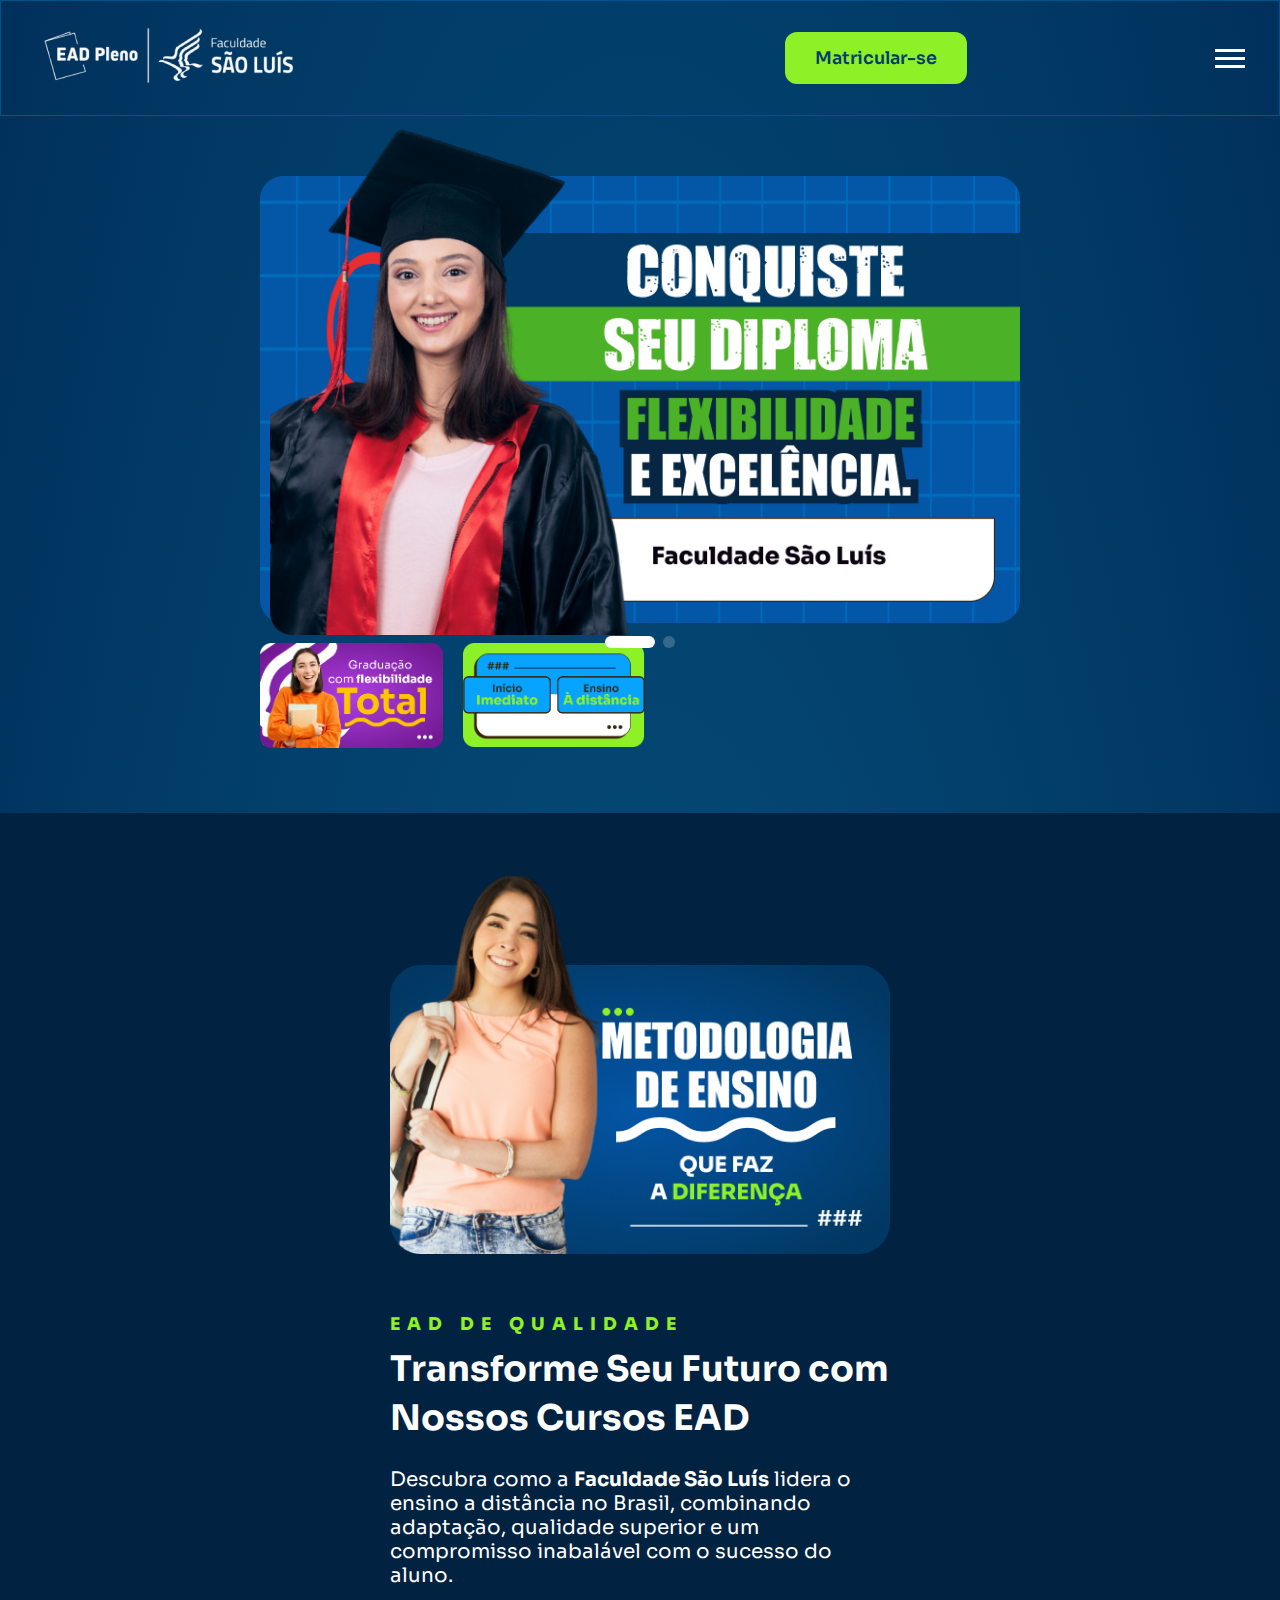
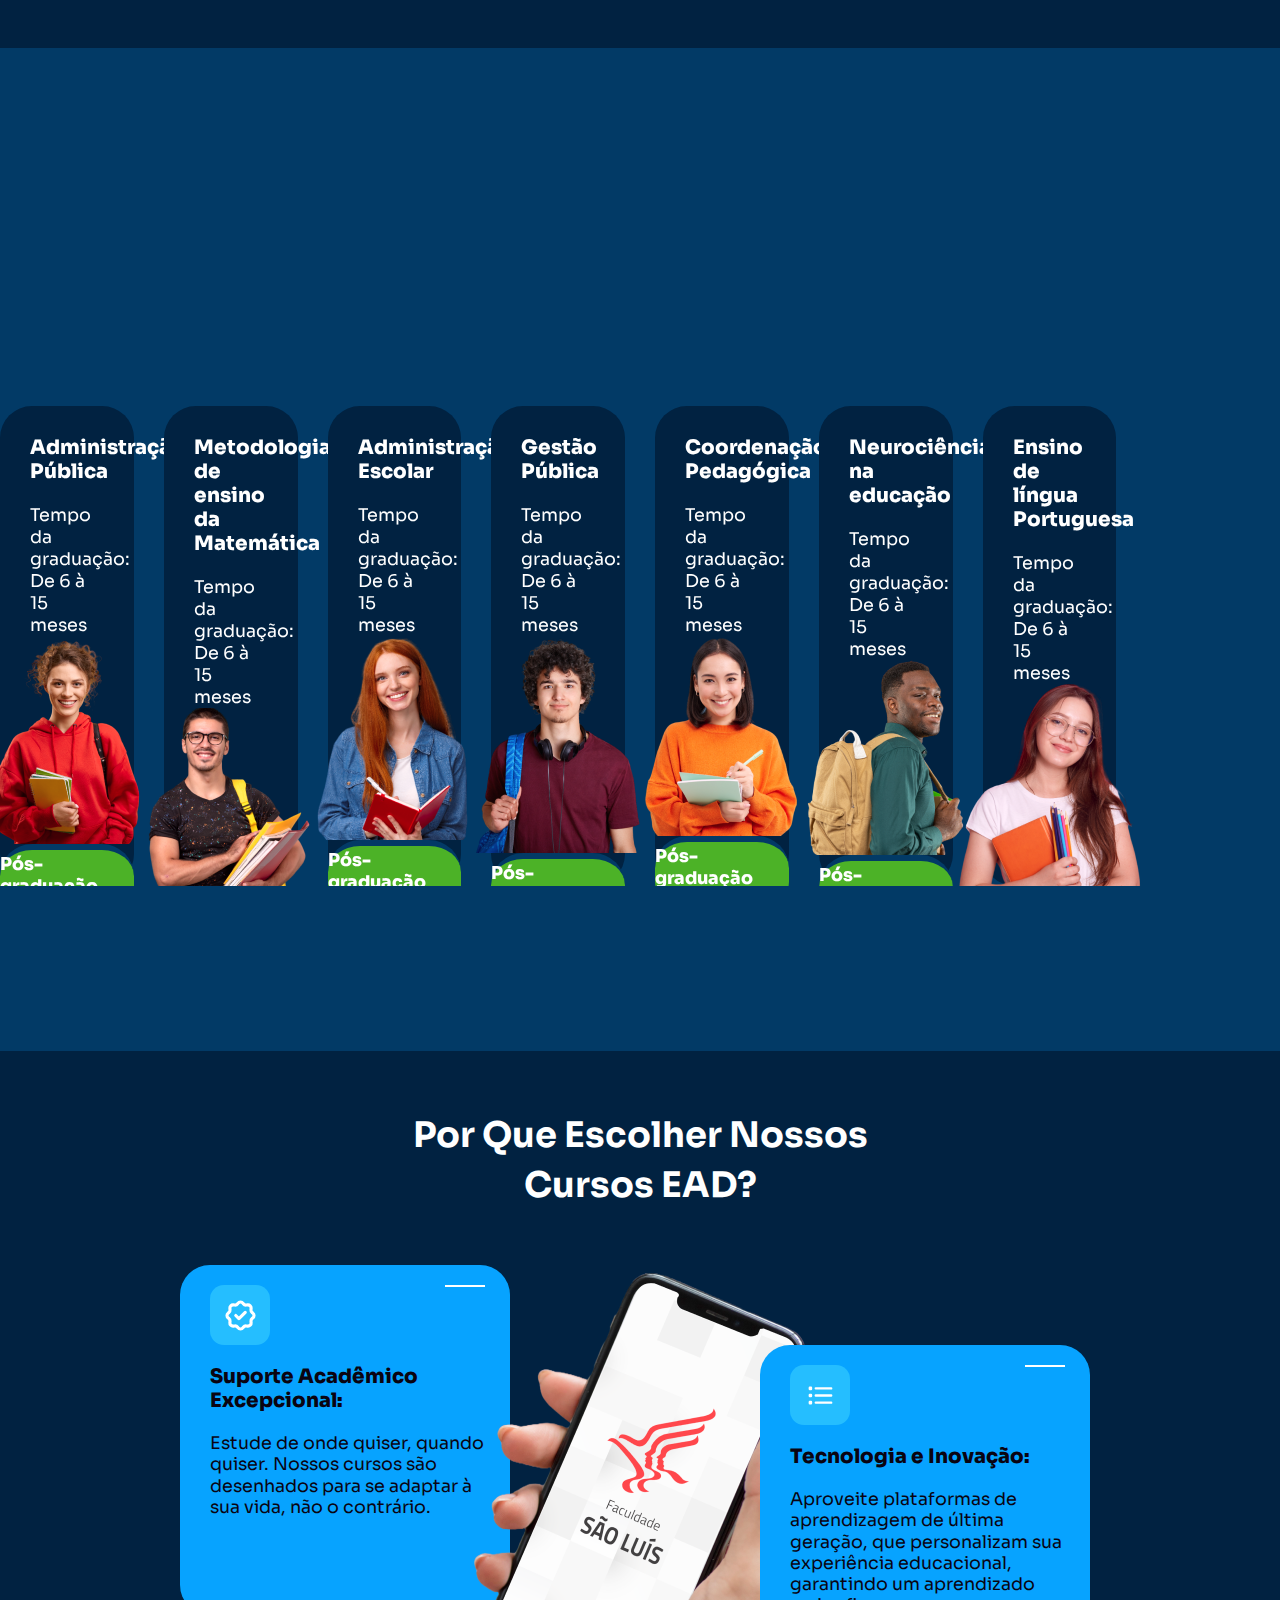
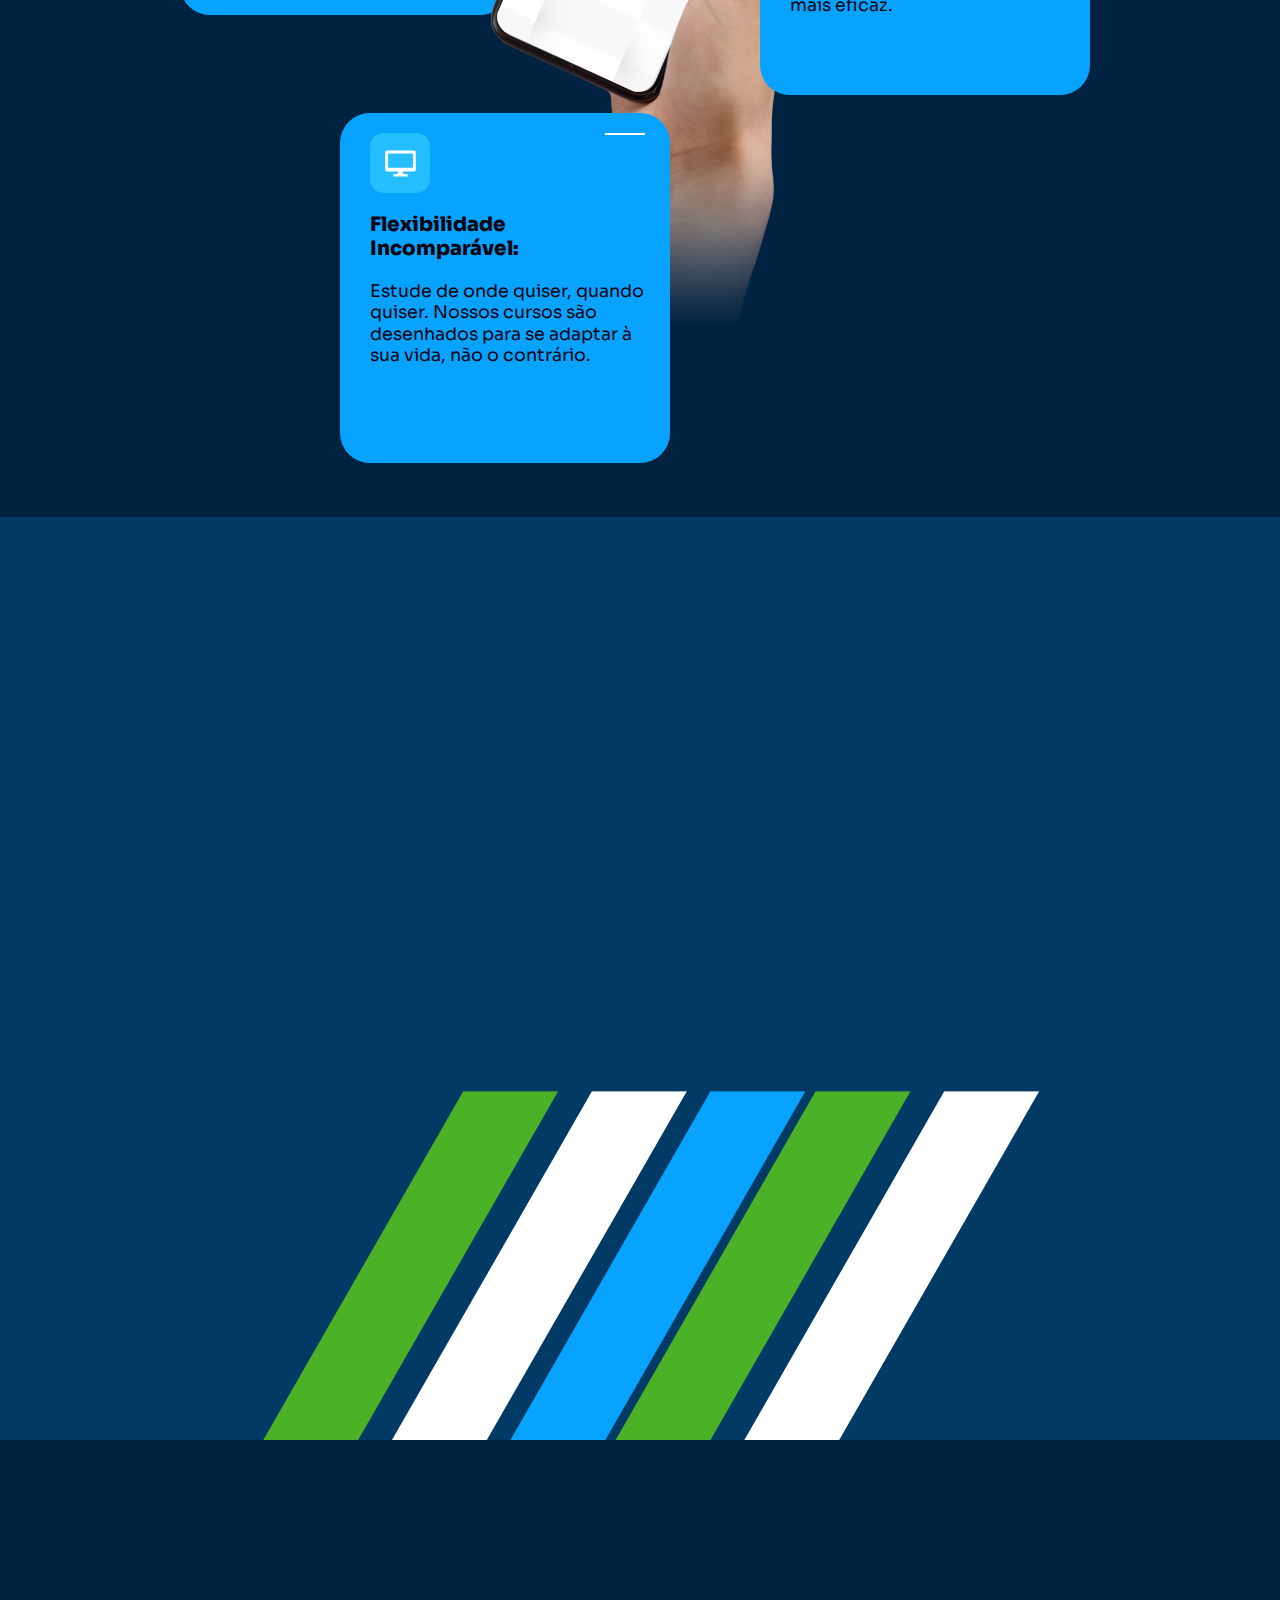
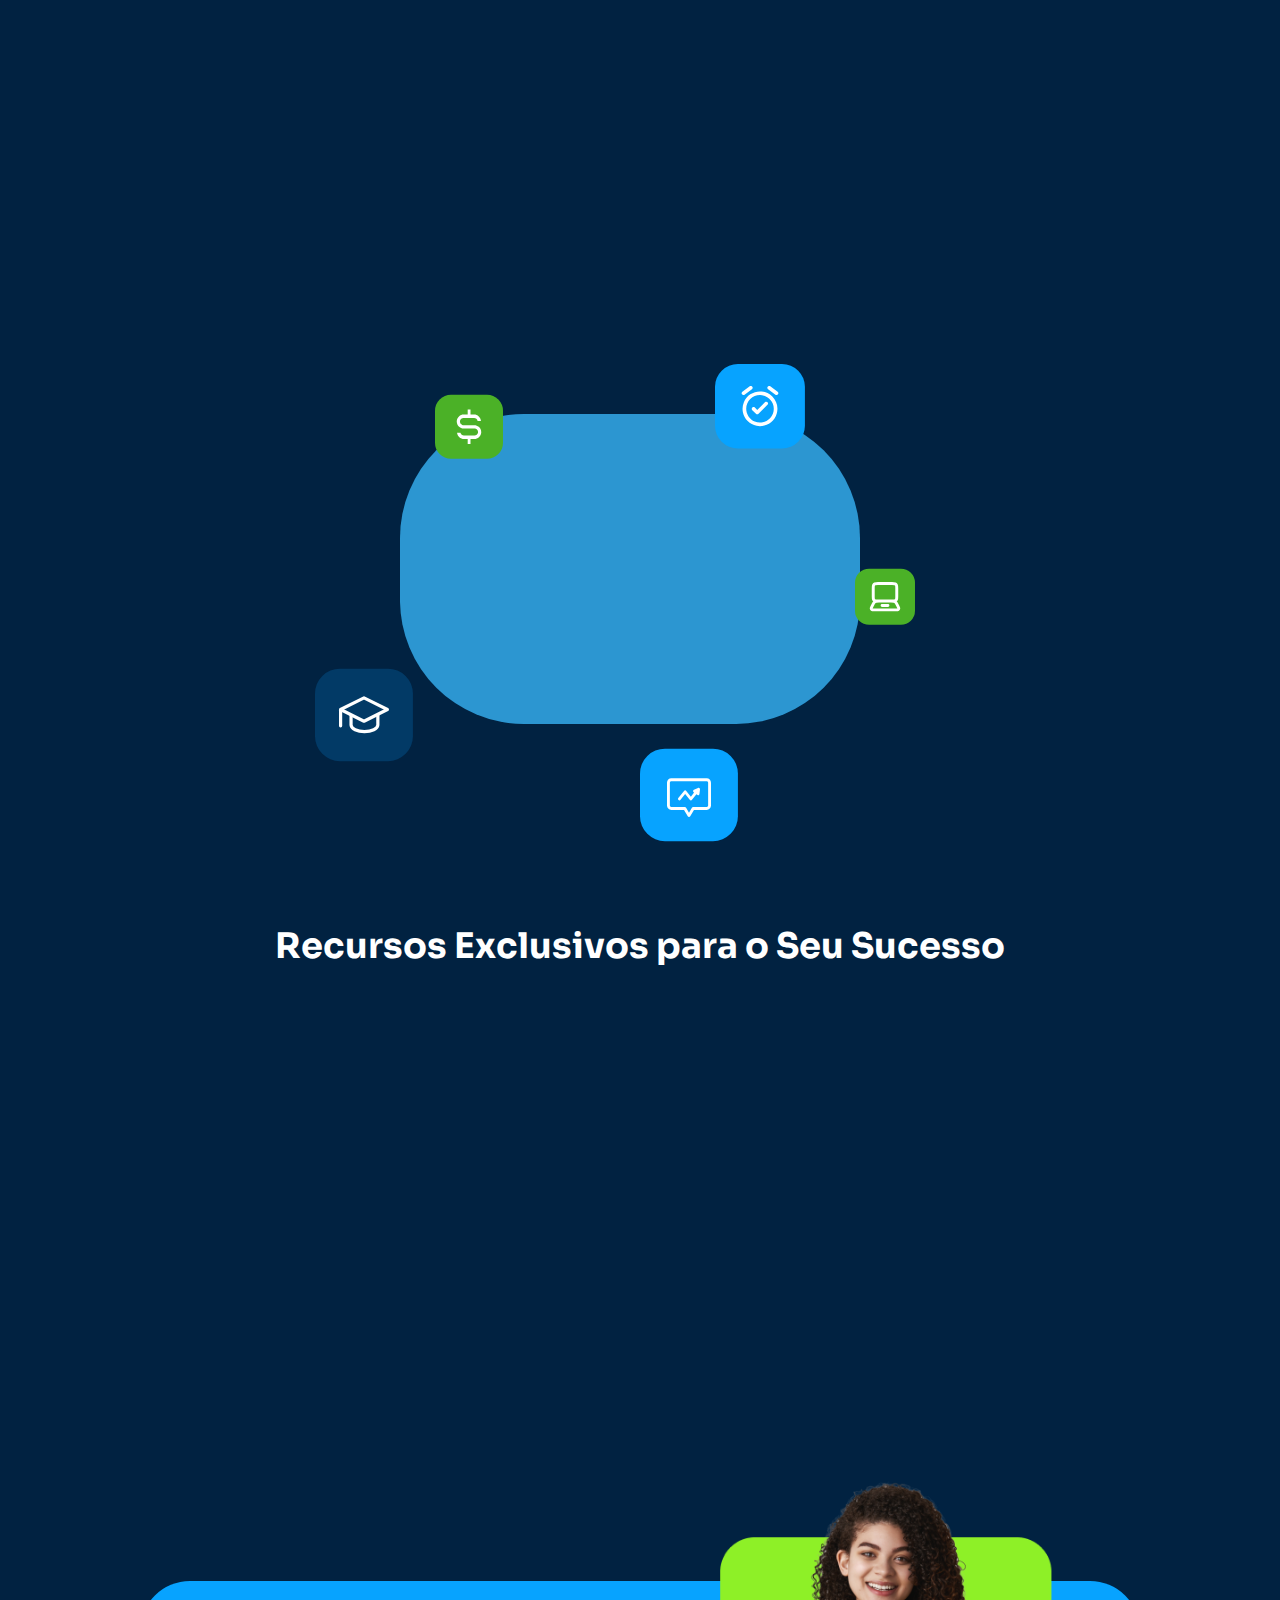
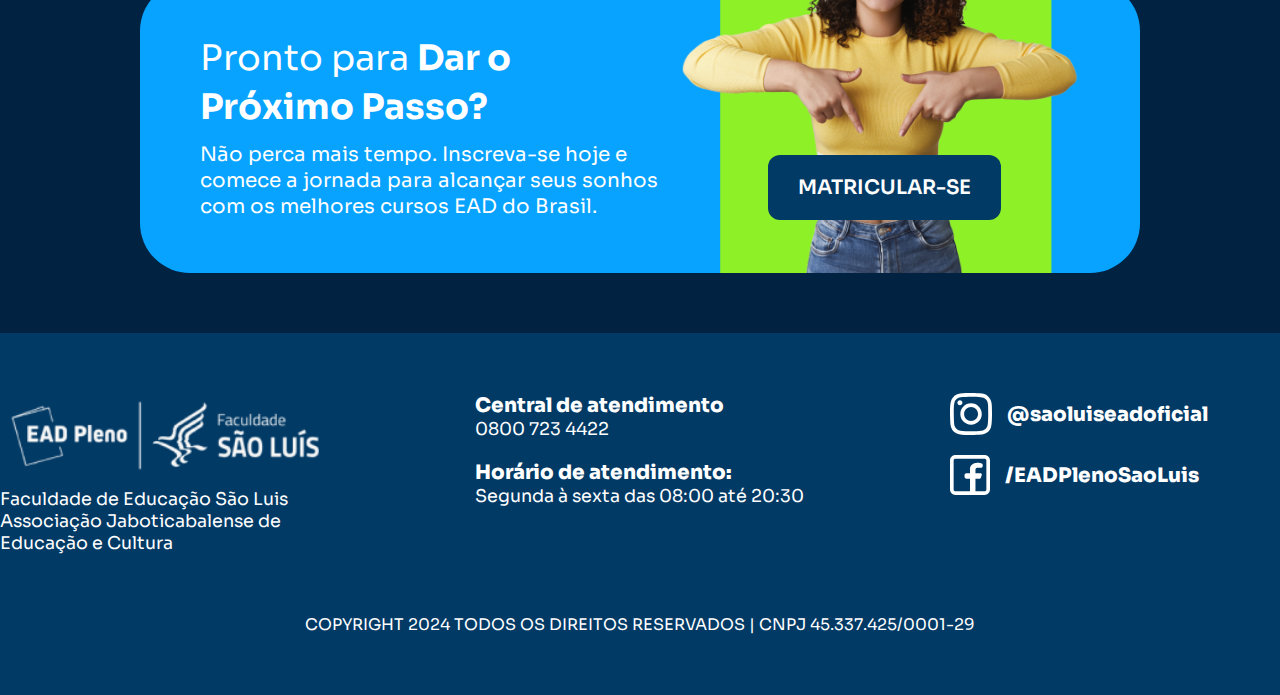
==== commit 388f4994: "remove btn menu" ====
--- a/index.html
+++ b/index.html
@@ -78,12 +78,12 @@
                     </div>
 
                     <div class="area_btns_menu">
-                        <a href="https://ava.saoluisead.com.br/login" target="_blank">
+                        <!--<a href="https://ava.saoluisead.com.br/login" target="_blank">
                             <div class="btn_destaque">
                                 <h2>
                                   Login
                             </div>
-                        </a>
+                        </a>-->
 
                         <a href="https://www.saoluisead.com.br/" target="_blank">
                             <div class="btn_matricular_menu">
@@ -108,6 +108,7 @@
 
     </header>
 
+    
     <div class="container_home" id="home">
         <div class="container_home_int">
             <div class="area_home">
--- a/css/style.css
+++ b/css/style.css
@@ -1 +1 @@
-@import"https://fonts.googleapis.com/css2?family=Sora:wght@100..800&display=swap";*{box-sizing:border-box;font-family:"Sora";scroll-behavior:smooth}body{margin:0px;padding:0px;background:radial-gradient(69.82% 69.82% at 50% 50%, #095F8E 0%, #00315C 100%)}:root{--bg-color-fundo: #012241;--font-title-all: 2.5em;--font-sub-title: 1.25em;--font-info-small: 1.1em;--font-title-sup: 3em;--font-sub-title-sup: 1.6em}h1,h2,h3,p{margin:0px}a{text-decoration:none;max-width:max-content}[data-animation]{opacity:0;transition:all 200ms ease-in}[data-delay-1]{transition-delay:200ms}[data-delay-2]{transition-delay:300ms}[data-delay-3]{transition-delay:400ms}[data-delay-4]{transition-delay:500ms}[data-delay-5]{transition-delay:600ms}[data-animation=down]{transform:translate3d(0, 20px, 0)}[data-animation=left]{transform:translate3d(-20px, 0, 0)}[data-animation=right]{transform:translate3d(20px, 0, 0)}[data-animation].animate{opacity:1;transform:translate3d(0px, 0px, 0px)}@-webkit-keyframes pulse-branco{0%{transform:scale(1);box-shadow:0 0 0 0 #dcf1ff,0 0 0 0 #dcf1ff}70%{transform:scale(1.01);box-shadow:0 0 0 10px rgba(0,0,0,0),0 0 0 20px rgba(0,0,0,0)}100%{transform:scale(1);box-shadow:0 0 0 0 rgba(0,0,0,0),0 0 0 0 rgba(0,0,0,0)}}@-moz-keyframes pulse-branco{0%{transform:scale(1);box-shadow:0 0 0 0 #dcf1ff,0 0 0 0 #dcf1ff}70%{transform:scale(1.01);box-shadow:0 0 0 10px rgba(0,0,0,0),0 0 0 20px rgba(0,0,0,0)}100%{transform:scale(1);box-shadow:0 0 0 0 rgba(0,0,0,0),0 0 0 0 rgba(0,0,0,0)}}@-o-keyframes pulse-branco{0%{transform:scale(1);box-shadow:0 0 0 0 #dcf1ff,0 0 0 0 #dcf1ff}70%{transform:scale(1.01);box-shadow:0 0 0 10px rgba(0,0,0,0),0 0 0 20px rgba(0,0,0,0)}100%{transform:scale(1);box-shadow:0 0 0 0 rgba(0,0,0,0),0 0 0 0 rgba(0,0,0,0)}}@keyframes pulse-branco{0%{transform:scale(1);box-shadow:0 0 0 0 #dcf1ff,0 0 0 0 #dcf1ff}70%{transform:scale(1.01);box-shadow:0 0 0 10px rgba(0,0,0,0),0 0 0 20px rgba(0,0,0,0)}100%{transform:scale(1);box-shadow:0 0 0 0 rgba(0,0,0,0),0 0 0 0 rgba(0,0,0,0)}}@keyframes move{0%{right:-100%}100%{right:0px}}header{width:100%;border:1px solid #00538d;padding:20px 0px}header .area_menu_mobile{display:none;position:fixed;width:90%;height:100vh;z-index:99;background:radial-gradient(69.82% 69.82% at 50% 50%, rgba(9, 95, 142, 0.8039215686) 0%, rgba(0, 49, 92, 0.7882352941) 100%);top:0px;right:0px;transition:all ease 400ms}header .area_menu_mobile .close_menu{position:absolute;top:40px;right:40px;max-width:max-content;height:auto;cursor:pointer}header .area_menu_mobile .menu_mobile{display:flex;justify-content:center;flex-direction:column;gap:40px;width:100%;height:100%}header .area_menu_mobile .menu_mobile .area_btns_menu_mobile{display:flex;align-items:center;justify-content:center;gap:40px;flex-wrap:wrap}header .area_menu_mobile .menu_mobile .area_btns_menu_mobile .btn_destaque{display:flex;justify-content:center;align-items:center;max-width:200px;padding:15px 30px;border:2px solid #64a3ce;border-radius:75px}header .area_menu_mobile .menu_mobile .area_btns_menu_mobile .btn_destaque h2{font-weight:600;font-size:var(--font-info-small);color:#fff}header .area_menu_mobile .menu_mobile .area_btns_menu_mobile .btn_matricular_menu{display:flex;justify-content:center;align-items:center;max-width:200px;padding:15px 30px;background:#8ef027;border-radius:12px}header .area_menu_mobile .menu_mobile .area_btns_menu_mobile .btn_matricular_menu h2{font-weight:600;font-size:var(--font-info-small);color:#033f6c}header .area_menu_mobile .menu_mobile nav ul{padding:0px;margin:0px;display:flex;justify-content:center;align-items:center;flex-direction:column;gap:40px;height:100%}header .area_menu_mobile .menu_mobile nav ul a li{list-style:none;font-weight:bold;font-size:30px;color:#fff;text-transform:uppercase}header .container_menu{display:flex;justify-content:center;width:100%}header .container_menu .container_menu_int{display:flex;justify-content:center;align-items:center;width:100%;max-width:1210px}header .container_menu .container_menu_int .area_menu{display:flex;align-items:center;justify-content:space-between;width:100%}header .container_menu .container_menu_int .area_menu .area_logo img{max-width:max-content;height:auto}header .container_menu .container_menu_int .area_menu .area_btns_menu{display:flex;align-items:center;justify-content:space-between;width:100%;max-width:460px}header .container_menu .container_menu_int .area_menu .area_btns_menu .btn_destaque{display:flex;justify-content:center;align-items:center;max-width:200px;padding:15px 30px;border:2px solid #64a3ce;border-radius:75px}header .container_menu .container_menu_int .area_menu .area_btns_menu .btn_destaque h2{font-weight:600;font-size:var(--font-info-small);color:#fff}header .container_menu .container_menu_int .area_menu .area_btns_menu .btn_matricular_menu{display:flex;justify-content:center;align-items:center;max-width:200px;padding:15px 30px;background:#8ef027;border-radius:12px}header .container_menu .container_menu_int .area_menu .area_btns_menu .btn_matricular_menu h2{font-weight:600;font-size:var(--font-info-small);color:#033f6c}header .container_menu .container_menu_int .area_menu .area_btns_menu .area_open_menu{display:flex;flex-direction:column;gap:5px;max-width:30px;width:100%;cursor:pointer}header .container_menu .container_menu_int .area_menu .area_btns_menu .area_open_menu .line_menu{width:30px;height:3px;background:#fffffb}.container_home{display:flex;justify-content:center;width:100%;padding:60px 0px 60px 0px}.container_home .container_home_int{display:flex;justify-content:center;align-items:center;width:100%;max-width:1280px}.container_home .container_home_int .area_home{display:flex;justify-content:center;align-items:center;gap:20px;width:100%}.container_home .container_home_int .area_home .area_mini_banners{display:flex;flex-direction:column;gap:20px;width:100%;max-width:385px}.container_home .container_home_int .area_home .area_mini_banners img{width:100%;max-width:max-content;height:auto}.container_home .container_home_int .area_home .swiper_1{justify-content:flex-start;width:100%;height:100%;max-width:800px;overflow-y:visible !important;margin:0px 20px !important}.container_home .container_home_int .area_home .swiper_1 .swiper-pagination-bullet{width:12px;height:12px;background:#fff;border-radius:20px;transition:all ease 200ms}.container_home .container_home_int .area_home .swiper_1 .swiper-pagination-bullet-active{width:50px !important;height:12px;background:#fff;border-radius:20px}.container_home .container_home_int .area_home .swiper_1 .swiper-horizontal>.swiper-pagination-bullets,.container_home .container_home_int .area_home .swiper_1 .swiper-pagination-bullets.swiper-pagination-horizontal{bottom:-30px;top:auto;left:0;width:100%}.container_home .container_home_int .area_home .swiper_1 .swiper-slide{display:flex !important;justify-content:center;position:relative;overflow-x:clip}.container_home .container_home_int .area_home .swiper_1 .swiper-slide .estudante{position:absolute;left:10px;top:-47px;max-width:360px;height:auto}.container_home .container_home_int .area_home .swiper_1 .swiper-slide img{max-width:780px;width:100%;height:auto}.container_ead_qualidade{display:flex;justify-content:center;padding:60px 0px 60px 0px;width:100%;background-color:var(--bg-color-fundo)}.container_ead_qualidade .container_ead_qualidade_int{display:flex;justify-content:center;align-items:center;width:100%;max-width:1280px}.container_ead_qualidade .container_ead_qualidade_int .area_ead_qualidade{display:flex;justify-content:center;align-items:center;gap:60px;width:100%}.container_ead_qualidade .container_ead_qualidade_int .area_ead_qualidade .area_texts_ead_qualidade{display:flex;flex-direction:column;gap:25px;width:100%;max-width:620px}.container_ead_qualidade .container_ead_qualidade_int .area_ead_qualidade .area_texts_ead_qualidade .area_titles_ead_qualidade{display:flex;flex-direction:column;gap:10px;width:100%}.container_ead_qualidade .container_ead_qualidade_int .area_ead_qualidade .area_texts_ead_qualidade .area_titles_ead_qualidade .info_title_ead_qualidade h3{font-weight:800;font-size:var(--font-info-small);line-height:1.2em;letter-spacing:.4em;color:#8ef027}.container_ead_qualidade .container_ead_qualidade_int .area_ead_qualidade .area_texts_ead_qualidade .area_titles_ead_qualidade .title_ead_qualidade h2{font-weight:700;font-size:var(--font-title-all);line-height:1.4em;color:#fff}.container_ead_qualidade .container_ead_qualidade_int .area_ead_qualidade .area_texts_ead_qualidade .sub_title_ead_qualidade p{font-weight:400;font-size:var(--font-sub-title);line-height:1.2em;color:#fff}.container_ead_qualidade .container_ead_qualidade_int .area_ead_qualidade .mini_banner_ead_qualidade{max-width:max-content;height:auto;width:100%}.btn_matricular{display:flex;justify-content:center;align-items:center;max-width:350px;background:#07a3ff;border-radius:12px;padding:20px 30px;-webkit-animation:pulse-branco 2s infinite;-moz-animation:pulse-branco 2s infinite;-o-animation:pulse-branco 2s infinite;animation:pulse-branco 2s infinite}.btn_matricular h2{font-weight:600;font-size:var(--font-sub-title);text-transform:uppercase;color:#fff}.container_cursos{display:flex;justify-content:center;width:100%;padding:60px 0px 60px 0px;background-color:#023a66}.container_cursos .container_cursos_int{display:flex;justify-content:center;align-items:center;width:100%}.container_cursos .container_cursos_int .area_cursos{display:flex;align-items:center;justify-content:center;flex-direction:column;gap:40px;width:100%}.container_cursos .container_cursos_int .area_cursos .area_text_cursos{display:flex;flex-direction:column;align-items:center;gap:20px;max-width:1300px;width:100%}.container_cursos .container_cursos_int .area_cursos .area_text_cursos .title_cursos h2{font-weight:700;font-size:var(--font-title-all);line-height:1.4em;text-align:center;color:#fff}.container_cursos .container_cursos_int .area_cursos .area_text_cursos .sub_title_cursos p{font-weight:400;font-size:var(--font-sub-title);line-height:130%;text-align:center;color:#fff}.container_cursos .container_cursos_int .area_cursos .area_text_cursos .btn_graduacao{display:flex;justify-content:center;align-items:center;max-width:350px;background:#07a3ff;border-radius:75px;padding:20px 30px;-webkit-animation:pulse-branco 2s infinite;-moz-animation:pulse-branco 2s infinite;-o-animation:pulse-branco 2s infinite;animation:pulse-branco 2s infinite}.container_cursos .container_cursos_int .area_cursos .area_text_cursos .btn_graduacao h2{font-weight:600;font-size:var(--font-sub-title);text-transform:uppercase;color:#fff}.container_cursos .container_cursos_int .area_cursos .card_graduacao{max-width:240px;width:100%;height:480px;background:#012241;border-radius:32px}.container_cursos .container_cursos_int .area_cursos .card_graduacao .card_graduacao_int{display:flex;flex-direction:column;height:100%}.container_cursos .container_cursos_int .area_cursos .card_graduacao .card_graduacao_int .area_img_curso{display:flex;flex-direction:column;align-items:center;height:100%;justify-content:flex-end}.container_cursos .container_cursos_int .area_cursos .card_graduacao .card_graduacao_int .area_text_graduacao{display:flex;flex-direction:column;gap:20px;padding:30px 30px 0px 30px}.container_cursos .container_cursos_int .area_cursos .card_graduacao .card_graduacao_int .title_graduacao h2{font-weight:800;font-size:var(--font-sub-title);line-height:120%;color:#fff}.container_cursos .container_cursos_int .area_cursos .card_graduacao .card_graduacao_int .sub_title_graduacao p{font-weight:400;font-size:var(--font-info-small);line-height:125%;color:#fff}.container_cursos .container_cursos_int .area_cursos .card_graduacao .card_graduacao_int a{width:100%;max-width:100%}.container_cursos .container_cursos_int .area_cursos .card_graduacao .card_graduacao_int .btn_ead{display:flex;justify-content:center;align-items:center;max-width:100%;width:100%;height:78px;background:#4cb227;border-top:6px solid #023a66;border-radius:32px}.container_cursos .container_cursos_int .area_cursos .card_graduacao .card_graduacao_int .btn_ead h2{font-weight:800;font-size:var(--font-info-small);color:#fff}.container_cursos .container_cursos_int .area_cursos .swiper-button-next,.container_cursos .container_cursos_int .area_cursos .swiper-button-prev{width:100%;max-width:max-content}.container_cursos .container_cursos_int .area_cursos .swiper_2{justify-content:center;width:100%;height:100%}.container_cursos .container_cursos_int .area_cursos .swiper_2 .swiper-slide{display:flex !important;justify-content:center;position:relative}@keyframes cards{from{transform:translate3d(0, 10vw, 0);opacity:0}to{transform:translate3d(0, 0, 0);opacity:1}}@-webkit-keyframes cards{from{transform:translate3d(0, 10vw, 0);opacity:0}to{transform:translate3d(0, 0, 0);opacity:1}}@-moz-keyframes cards{from{transform:translate3d(0, 10vw, 0);opacity:0}to{transform:translate3d(0, 0, 0);opacity:1}}@-o-keyframes cards{from{transform:translate3d(0, 10vw, 0);opacity:0}to{transform:translate3d(0, 0, 0);opacity:1}}.container_pilares .container_pilares_int .area_pilares .area_cards_pilares .html_icon_card,.container_pilares .container_pilares_int .area_pilares .area_cards_pilares .js_icon_card{position:absolute;max-width:80px;width:100%;height:auto;z-index:2;-webkit-animation:cards 1ms ease-in;-moz-animation:cards 1ms ease-in;-o-animation:cards 1ms ease-in;animation:cards 1ms ease-in;animation-timeline:view();transform:scale3d(1, 1, 1);transition:all ease 100ms}.container_pilares{display:flex;justify-content:center;width:100%;padding:60px 0px 180px 0px;background-color:#012241}.container_pilares .container_pilares_int{display:flex;align-items:center;justify-content:center;width:100%;max-width:1280px}.container_pilares .container_pilares_int .area_pilares{display:flex;justify-content:center;align-items:center;flex-direction:column;gap:60px;width:100%}.container_pilares .container_pilares_int .area_pilares .title_pilare_principal h2{font-weight:700;font-size:var(--font-title-all);line-height:1.4em;text-align:center;color:#fff}.container_pilares .container_pilares_int .area_pilares .bg_pilares{max-width:max-content;width:100%;height:auto;position:relative;z-index:0}.container_pilares .container_pilares_int .area_pilares .area_cards_pilares{position:absolute;width:100%;max-width:800px;display:flex;flex-direction:column;gap:40px;align-items:center;height:678px}.container_pilares .container_pilares_int .area_pilares .area_cards_pilares .js_icon_card{right:-50px;top:20%;animation-range:cover 0% cover 50%}.container_pilares .container_pilares_int .area_pilares .area_cards_pilares .js_icon_card:hover{transform:scale3d(1.1, 1.1, 1.1)}.container_pilares .container_pilares_int .area_pilares .area_cards_pilares .html_icon_card{left:-100px;bottom:0px;animation-range:cover 0% cover 30%}.container_pilares .container_pilares_int .area_pilares .area_cards_pilares .html_icon_card:hover{transform:scale3d(1.1, 1.1, 1.1)}.container_pilares .container_pilares_int .area_pilares .area_cards_pilares .cards_pilares{background:#07a3ff;border-radius:30px;padding:20px 25px 20px 30px;max-width:330px;height:350px;-webkit-animation:cards 1ms ease-in;-moz-animation:cards 1ms ease-in;-o-animation:cards 1ms ease-in;animation:cards 1ms ease-in;animation-timeline:view();animation-range:cover 0% cover 45%}.container_pilares .container_pilares_int .area_pilares .area_cards_pilares .cards_pilares .cards_pilares_int{display:flex;flex-direction:column;gap:20px;position:relative}.container_pilares .container_pilares_int .area_pilares .area_cards_pilares .cards_pilares .cards_pilares_int .separator_pilares{position:absolute;right:0px;top:0px;width:40px;height:2px;background-color:#fff}.container_pilares .container_pilares_int .area_pilares .area_cards_pilares .cards_pilares .cards_pilares_int .icon_pilares{display:flex;justify-content:center;align-items:center;background:#25beff;border-radius:14px;width:60px;height:60px;transform:scale3d(1, 1, 1);transition:all ease 100ms}.container_pilares .container_pilares_int .area_pilares .area_cards_pilares .cards_pilares .cards_pilares_int .icon_pilares:hover{transform:scale3d(1.1, 1.1, 1.1)}.container_pilares .container_pilares_int .area_pilares .area_cards_pilares .cards_pilares .cards_pilares_int .title_pilares h2{font-weight:800;font-size:var(--font-sub-title);line-height:120%;color:#0a0411}.container_pilares .container_pilares_int .area_pilares .area_cards_pilares .cards_pilares .cards_pilares_int .sub_title_pilares p{font-weight:400;font-size:var(--font-info-small);line-height:120%;color:#0a0411}.container_pilares .container_pilares_int .area_pilares .area_cards_pilares .card_1{position:absolute;left:-60px;top:80px;z-index:0}.container_pilares .container_pilares_int .area_pilares .area_cards_pilares .card_2{position:absolute;right:-50px;top:160px;z-index:1}.container_pilares .container_pilares_int .area_pilares .area_cards_pilares .card_3{position:absolute;left:100px;bottom:-200px;z-index:1}.container_mercado{display:flex;justify-content:center;width:100%;background-color:#023a66;position:relative;z-index:1;padding:40px 0px}.container_mercado .container_mercado_int.sup{display:flex;justify-content:center;align-items:center;width:100%;max-width:1400px}.container_mercado .container_mercado_int.sup .area_mercado .area_text_mercado{max-width:470px}.container_mercado .container_mercado_int{display:flex;justify-content:center;align-items:center;width:100%;max-width:1280px}.container_mercado .container_mercado_int .area_mercado{display:flex;justify-content:center;align-items:center;width:100%;gap:40px}.container_mercado .container_mercado_int .area_mercado .area_text_mercado{display:flex;flex-direction:column;gap:20px;max-width:430px;width:100%}.container_mercado .container_mercado_int .area_mercado .area_text_mercado .info_title_mercado h3{font-weight:800;font-size:var(--font-info-small);line-height:1.2em;letter-spacing:.4em;color:#8ef027}.container_mercado .container_mercado_int .area_mercado .area_text_mercado .title_mercado h2{font-weight:700;font-size:var(--font-title-all);line-height:1.4em;color:#fff}.container_mercado .container_mercado_int .area_mercado .area_text_mercado .sub_title_mercado p{font-weight:400;font-size:var(--font-sub-title);line-height:150%;color:#fff}.container_mercado .container_mercado_int .area_mercado .area_bg_mercado{position:relative;display:flex}.container_mercado .container_mercado_int .area_mercado .area_bg_mercado img{max-width:max-content;height:auto;z-index:1;margin:-105px 0px -40px 0px}.container_mercado .container_mercado_int .area_mercado .area_bg_mercado .bg_lines{position:absolute;z-index:-1;left:0px;bottom:-60px;width:auto;height:auto}.container_mercado .container_mercado_int .area_mercado .area_bg_mercado .bg_lines.sup{position:absolute;z-index:-1;left:-230px;bottom:-60px;width:auto;height:auto}.container_metodologia{display:flex;justify-content:center;width:100%;background-color:#012241;padding:120px 0px 60px 0px;position:relative;z-index:1}.container_metodologia .container_metodologia_int{display:flex;justify-content:center;align-items:center;width:100%;max-width:1280px}.container_metodologia .container_metodologia_int .area_metodologia{display:flex;align-items:center;justify-content:space-between;gap:40px;width:100%}.container_metodologia .container_metodologia_int .area_metodologia .area_text_metodologia{display:flex;flex-direction:column;gap:30px;max-width:540px;width:100%}.container_metodologia .container_metodologia_int .area_metodologia .area_text_metodologia .title_metodologia h2{font-weight:700;font-size:var(--font-title-all);line-height:1.4em;color:#f2f9ff}.container_metodologia .container_metodologia_int .area_metodologia .area_text_metodologia .sub_title_metodologia p{font-weight:400;font-size:var(--font-sub-title);line-height:150%;color:#f2f9ff}.container_metodologia .container_metodologia_int .area_metodologia .area_text_metodologia .sub_title_metodologia p b{color:#64e537}.container_metodologia .container_metodologia_int .area_metodologia .area_text_metodologia .btn_matricular{display:flex;justify-content:center;align-items:center;max-width:350px;background:#07a3ff;border-radius:12px;padding:20px 30px;-webkit-animation:pulse-branco 2s infinite;-moz-animation:pulse-branco 2s infinite;-o-animation:pulse-branco 2s infinite;animation:pulse-branco 2s infinite}.container_metodologia .container_metodologia_int .area_metodologia .area_text_metodologia .btn_matricular h2{font-weight:600;font-size:var(--font-sub-title);text-transform:uppercase;color:#fff}.container_metodologia .container_metodologia_int .area_metodologia .area_img_metodologia{display:flex;position:relative}.container_metodologia .container_metodologia_int .area_metodologia .area_img_metodologia .box_bg_metodologia{position:absolute;width:100%;max-width:460px;height:310px;background:#2c96d1;border-radius:124px;left:45px;top:-40px;z-index:-1}.container_metodologia .container_metodologia_int .area_metodologia .area_img_metodologia .icon_notebook{position:absolute;right:-20px;top:calc(50% - 60px);max-width:max-content;height:auto}.container_metodologia .container_metodologia_int .area_metodologia .area_img_metodologia .icon_clock{position:absolute;right:120px;top:-90px;max-width:90px;height:auto}.container_metodologia .container_metodologia_int .area_metodologia .area_img_metodologia .icon_money{position:absolute;left:80px;top:-60px;max-width:max-content;height:auto}.container_metodologia .container_metodologia_int .area_metodologia .area_img_metodologia .icon_study{position:absolute;left:-40px;bottom:40px;max-width:max-content;height:auto;z-index:1}.container_metodologia .container_metodologia_int .area_metodologia .area_img_metodologia .icon_growth{position:absolute;left:50%;bottom:-40px;max-width:max-content;height:auto}.container_metodologia .container_metodologia_int .area_metodologia .area_img_metodologia img{max-width:max-content;height:auto;width:100%}.container_exclusivo{display:flex;justify-content:center;width:100%;background-color:#012241;padding:60px 0px 60px 0px}.container_exclusivo .container_exclusivo_int{display:flex;justify-content:center;align-items:center;flex-direction:column;gap:40px;width:100%;max-width:1280px}.container_exclusivo .container_exclusivo_int .title_exclusivo h2{font-weight:700;font-size:var(--font-title-all);line-height:1.4em;text-align:center;color:#fff}.container_exclusivo .container_exclusivo_int .area_exclusivo{display:flex;align-items:flex-start;justify-content:center;gap:20px;width:100%;flex-wrap:wrap}.container_exclusivo .container_exclusivo_int .area_exclusivo .box_exclusivo{background:#fff;border:2px solid #023a66;border-radius:32px;max-width:380px;width:100%;height:450px}.container_exclusivo .container_exclusivo_int .area_exclusivo .box_exclusivo .box_exclusivo_int{display:flex;flex-direction:column;gap:20px;padding:20px 40px 20px 40px}.container_exclusivo .container_exclusivo_int .area_exclusivo .box_exclusivo .box_exclusivo_int .area_img_box_exclusivo:hover .line_1{opacity:1;left:40px;top:23px;transform:rotate(45deg)}.container_exclusivo .container_exclusivo_int .area_exclusivo .box_exclusivo .box_exclusivo_int .area_img_box_exclusivo:hover .line_2{opacity:1;top:50px;left:90px;transform:rotate(45deg)}.container_exclusivo .container_exclusivo_int .area_exclusivo .box_exclusivo .box_exclusivo_int .area_img_box_exclusivo:hover img{transform:scale3d(1.1, 1.1, 1.1)}.container_exclusivo .container_exclusivo_int .area_exclusivo .box_exclusivo .box_exclusivo_int .area_img_box_exclusivo{position:relative;display:flex;max-width:max-content}.container_exclusivo .container_exclusivo_int .area_exclusivo .box_exclusivo .box_exclusivo_int .area_img_box_exclusivo img{max-width:max-content;height:auto;margin-left:-20px;z-index:1;position:relative;transition:all ease 200ms}.container_exclusivo .container_exclusivo_int .area_exclusivo .box_exclusivo .box_exclusivo_int .area_img_box_exclusivo .line_1{opacity:0;position:absolute;width:109.51px;height:109.51px;left:0px;top:0px;border:2px solid #07a3ff;border-radius:23px;transform:rotate(0deg);transition:all ease 200ms;z-index:0}.container_exclusivo .container_exclusivo_int .area_exclusivo .box_exclusivo .box_exclusivo_int .area_img_box_exclusivo .line_2{opacity:0;position:absolute;width:57.81px;height:57.81px;top:0px;left:0px;border:2px solid #26b334;border-radius:10.3955px;transform:rotate(0deg);transition:all ease 200ms}.container_exclusivo .container_exclusivo_int .area_exclusivo .box_exclusivo .box_exclusivo_int .title_box_exclusivo h2{font-weight:700;font-size:var(--font-sub-title);line-height:120%;color:#0a0411}.container_exclusivo .container_exclusivo_int .area_exclusivo .box_exclusivo .box_exclusivo_int .sub_title_exclusivo p{font-weight:400;font-size:var(--font-info-small);line-height:150%;color:#0a0411}.container_exclusivo.sup .container_exclusivo_int .area_exclusivo .box_exclusivo{height:340px}.container_exclusivo.sup .container_exclusivo_int .area_exclusivo .box_exclusivo .box_exclusivo_int .title_box_exclusivo h2{font-size:1.6em}.container_jornada{display:flex;justify-content:center;width:100%;padding:60px 0px 60px 0px;background-color:#012241}.container_jornada .container_jornada_int{display:flex;justify-content:center;align-items:center;width:100%;max-width:1280px}.container_jornada .container_jornada_int .area_jornada{background:#07a3ff;border-radius:50px;width:100%;max-width:1000px;padding:0px 60px 0px 60px}.container_jornada .container_jornada_int .area_jornada .area_jornada_int{display:flex;align-items:center;justify-content:center;gap:20px;width:100%}.container_jornada .container_jornada_int .area_jornada .area_jornada_int .area_text_jornanda{display:flex;flex-direction:column;gap:10px;width:100%;max-width:460px}.container_jornada .container_jornada_int .area_jornada .area_jornada_int .area_text_jornanda .title_jornada h2{font-weight:400;font-size:var(--font-title-all);line-height:1.4em;color:#fff}.container_jornada .container_jornada_int .area_jornada .area_jornada_int .area_text_jornanda .sub_title_jornada p{font-weight:400;font-size:var(--font-sub-title);line-height:130%;color:#fff}.container_jornada .container_jornada_int .area_jornada .area_jornada_int .area_bg_jornada{position:relative;display:flex}.container_jornada .container_jornada_int .area_jornada .area_jornada_int .area_bg_jornada .bg_jornada{max-width:max-content;height:auto;margin-top:-100px;width:100%}.container_jornada .container_jornada_int .area_jornada .area_jornada_int .area_bg_jornada .btn_matricular_jornada{position:absolute;left:22%;bottom:18%;display:flex;justify-content:center;align-items:center;max-width:350px;background:#023a66;border-radius:12px;padding:20px 30px;-webkit-animation:pulse-branco 2s infinite;-moz-animation:pulse-branco 2s infinite;-o-animation:pulse-branco 2s infinite;animation:pulse-branco 2s infinite}.container_jornada .container_jornada_int .area_jornada .area_jornada_int .area_bg_jornada .btn_matricular_jornada h2{font-weight:600;font-size:var(--font-sub-title);text-transform:uppercase;color:#fff}footer{background-color:#023a66;width:100%;padding:60px 0px 60px 0px}footer .container_footer{display:flex;justify-content:center;width:100%}footer .container_footer .container_footer_int{display:flex;justify-content:center;flex-direction:column;gap:60px;align-items:center;width:100%;max-width:1280px}footer .container_footer .container_footer_int .copy_footer p{font-weight:400;font-size:16px;text-align:center;color:#fff}footer .container_footer .container_footer_int .area_footer{display:flex;align-items:flex-start;justify-content:flex-start;justify-content:space-between;width:100%}footer .container_footer .container_footer_int .area_footer .footer_col_sm{display:flex;flex-direction:column;gap:10px;width:100%;max-width:330px}footer .container_footer .container_footer_int .area_footer .footer_col_sm .info_footer p{font-weight:400;font-size:var(--font-info-small);color:#fff}footer .container_footer .container_footer_int .area_footer .footer_col_sm .area_atendimento{display:flex;flex-direction:column;gap:20px}footer .container_footer .container_footer_int .area_footer .footer_col_sm .area_atendimento .area_atendimento_int{display:flex;flex-direction:column;gap:0px}footer .container_footer .container_footer_int .area_footer .footer_col_sm .area_atendimento .area_atendimento_int .title_atendimento h2{font-weight:800;font-size:var(--font-sub-title);color:#fff}footer .container_footer .container_footer_int .area_footer .footer_col_sm .area_atendimento .area_atendimento_int .sub_title_atendimento p{font-weight:400;font-size:var(--font-info-small);color:#fff}footer .container_footer .container_footer_int .area_footer .footer_col_sm .area_social{display:flex;flex-direction:column;gap:20px}footer .container_footer .container_footer_int .area_footer .footer_col_sm .area_social .area_social_int{display:flex;align-items:center;gap:15px}footer .container_footer .container_footer_int .area_footer .footer_col_sm .area_social .area_social_int .info_social p{font-weight:800;font-size:var(--font-sub-title);color:#fff}@media(max-width: 1280px){:root{--bg-color-fundo: #012241;--font-title-all: 2.2em;--font-sub-title: 1.25em;--font-info-small: 1.1em}.container_home .container_home_int .area_home{flex-direction:column;align-items:flex-start;padding:0px 20px;max-width:800px}.container_home .container_home_int .area_home .swiper_1{margin:0px !important}.container_home .container_home_int .area_home .area_mini_banners{flex-direction:row}.container_home .container_home_int .area_home .area_mini_banners img{max-width:370px}.container_ead_qualidade .container_ead_qualidade_int .area_ead_qualidade{flex-direction:column-reverse;max-width:500px}.container_home .container_home_int .area_home .swiper-slide .estudante{left:0px;top:-60px}.container_mercado .container_mercado_int .area_mercado{flex-direction:column;max-width:800px;gap:40px}.container_mercado .container_mercado_int .area_mercado .area_bg_mercado img{margin:0px 0px -40px 0px;width:100%}.container_mercado .container_mercado_int .area_mercado .area_bg_mercado .bg_lines{max-width:max-content;width:100%;bottom:-80px;height:auto}.container_mercado .container_mercado_int .area_mercado .area_bg_mercado .bg_lines.sup{display:none;max-width:max-content;width:100%;bottom:-40px;height:auto}.container_metodologia{padding:60px 0px 60px 0px}.container_metodologia .container_metodologia_int .area_metodologia{gap:120px;flex-direction:column}.container_metodologia .container_metodologia_int .area_metodologia .area_img_metodologia .icon_notebook{right:10px;z-index:1;max-width:60px}}@media(max-width: 1024px){:root{--bg-color-fundo: #012241;--font-title-all: 2em;--font-sub-title: 1.25em;--font-info-small: 1.1em}header{padding:20px}header .container_menu .container_menu_int .area_menu .area_btns_menu{justify-content:flex-end;width:100%}header .container_menu .container_menu_int .area_menu .area_btns_menu a{display:none}header .area_menu_mobile .menu_mobile nav ul a li{font-size:1.8em}.container_home .container_home_int .area_home .swiper_1 .swiper-slide .estudante{max-width:320px;width:42%;left:0px;top:0px}.container_home .container_home_int .area_home .area_mini_banners{flex-direction:column}.container_pilares{padding:60px 0px 0px 0px}.container_pilares .container_pilares_int .area_pilares{gap:40px}.container_pilares .container_pilares_int .area_pilares .area_cards_pilares{height:auto;position:relative;gap:30px}.container_pilares .container_pilares_int .area_pilares .area_cards_pilares .card_1{position:initial;z-index:auto}.container_pilares .container_pilares_int .area_pilares .area_cards_pilares .card_2{position:initial;z-index:auto}.container_pilares .container_pilares_int .area_pilares .area_cards_pilares .card_3{position:initial;z-index:auto}.container_jornada{padding:0px 0px 60px 0px}.container_jornada .container_jornada_int .area_jornada{padding:40px 40px 0px 40px}.container_jornada .container_jornada_int .area_jornada .area_jornada_int{flex-direction:column}.container_jornada .container_jornada_int .area_jornada .area_jornada_int .area_bg_jornada .btn_matricular_jornada{left:17%}.container_jornada .container_jornada_int .area_jornada .area_jornada_int .area_bg_jornada .bg_jornada{margin-top:0px}footer .container_footer .container_footer_int .area_footer{flex-direction:column;gap:40px;padding:0px 20px}}@media(max-width: 480px){:root{--bg-color-fundo: #012241;--font-title-all: 1.8em;--font-sub-title: 1.25em;--font-info-small: 1.1em}.container_home .container_home_int .area_home{gap:40px}.container_home .container_home_int .area_home .swiper_1 .swiper-pagination-bullet-active{width:40px !important;height:10px}.container_home .container_home_int .area_home .swiper_1 .swiper-pagination-bullet{width:10px;height:10px}.container_home .container_home_int .area_home .swiper_1 .swiper-slide .estudante{top:-28px;max-width:180px;left:0px;width:50%}header .area_menu_mobile .menu_mobile nav ul a li{font-size:1.4em;text-align:center;padding:0px 20px}.container_ead_qualidade{padding:60px 0px 60px 0px}.container_ead_qualidade .container_ead_qualidade_int .area_ead_qualidade{padding:0px 20px}.container_cursos .container_cursos_int .area_cursos .area_text_cursos{padding:0px 20px}.container_mercado .container_mercado_int .area_mercado{padding:0px 20px}.container_metodologia .container_metodologia_int .area_metodologia{padding:0px 20px}.container_metodologia .container_metodologia_int .area_metodologia .area_img_metodologia .box_bg_metodologia{left:0px}.container_metodologia .container_metodologia_int .area_metodologia .area_img_metodologia .icon_study{left:0px;bottom:-40px}.container_exlusivo .container_exlusivo_int{padding:0px 20px}}#container_supletivo_home{background-image:url(../img_sup/bg_sup.png);height:780px;width:100%;background-position:center;background-repeat:no-repeat;background-size:cover}#container_supletivo_home .container_supletivo_home{display:flex;justify-content:center;width:100%;height:100%}#container_supletivo_home .container_supletivo_home .container_supletivo_home_int{display:flex;align-items:center;justify-content:center;width:100%;max-width:1280px;height:100%}#container_supletivo_home .container_supletivo_home .container_supletivo_home_int .area_supletivo_home{display:flex;justify-content:flex-start;align-items:center;width:100%;height:100%}#container_supletivo_home .container_supletivo_home .container_supletivo_home_int .area_supletivo_home .area_text_supletivo_home{display:flex;flex-direction:column;gap:25px;width:100%;max-width:680px}#container_supletivo_home .container_supletivo_home .container_supletivo_home_int .area_supletivo_home .area_text_supletivo_home .area_btns_supletivo_home{display:flex;gap:20px;width:100%}#container_supletivo_home .container_supletivo_home .container_supletivo_home_int .area_supletivo_home .area_text_supletivo_home .area_btns_supletivo_home .btn_matricular_menu{display:flex;justify-content:center;align-items:center;max-width:300px;padding:16px 30px;background:#8ef027;border-radius:12px}#container_supletivo_home .container_supletivo_home .container_supletivo_home_int .area_supletivo_home .area_text_supletivo_home .area_btns_supletivo_home .btn_matricular_menu h2{font-weight:600;font-size:var(--font-info-small);color:#033f6c;text-transform:uppercase}#container_supletivo_home .container_supletivo_home .container_supletivo_home_int .area_supletivo_home .area_text_supletivo_home .area_btns_supletivo_home .btn_destaque{display:flex;justify-content:center;align-items:center;max-width:300px;padding:15px 30px;border:2px solid #fff;border-radius:12px}#container_supletivo_home .container_supletivo_home .container_supletivo_home_int .area_supletivo_home .area_text_supletivo_home .area_btns_supletivo_home .btn_destaque h2{font-weight:600;font-size:var(--font-info-small);color:#fff;text-transform:uppercase}#container_supletivo_home .container_supletivo_home .container_supletivo_home_int .area_supletivo_home .area_text_supletivo_home .title_supletivo_home h2{font-weight:700;font-size:var(--font-title-sup);line-height:1.4em;color:#8ef027}#container_supletivo_home .container_supletivo_home .container_supletivo_home_int .area_supletivo_home .area_text_supletivo_home .sub_title_supletivo_home p{font-weight:400;font-size:var(--font-sub-title-sup);line-height:1.2em;color:#fff}#container_supletivo_home .container_supletivo_home .container_supletivo_home_int .area_supletivo_home .area_text_supletivo_home .info_sub_title_supletivo_home p{font-weight:400;font-size:var(--font-sub-title);line-height:1.2em;color:#fff}#container_ead_qualidade_supletivo{background-image:url(../img_sup/bg_cursos_ead.png);height:780px;width:100%;background-position:center;background-repeat:no-repeat;background-size:cover}#container_ead_qualidade_supletivo .container_ead_qualidade_supletivo{display:flex;justify-content:center;width:100%;height:100%}#container_ead_qualidade_supletivo .container_ead_qualidade_supletivo .container_ead_qualidade_supletivo_int{display:flex;justify-content:flex-start;align-items:center;width:100%;height:100%}#container_ead_qualidade_supletivo .container_ead_qualidade_supletivo .container_ead_qualidade_supletivo_int .area_ead_qualidade_supletivo{display:flex;justify-content:flex-end;background-color:#fff;border-radius:0px 80px 80px 0px;max-width:1000px;width:100%;padding:60px 80px 60px 0px}#container_ead_qualidade_supletivo .container_ead_qualidade_supletivo .container_ead_qualidade_supletivo_int .area_ead_qualidade_supletivo .area_ead_qualidade_supletivo_int{display:flex;flex-direction:column;gap:25px;max-width:640px;width:100%}#container_ead_qualidade_supletivo .container_ead_qualidade_supletivo .container_ead_qualidade_supletivo_int .area_ead_qualidade_supletivo .area_ead_qualidade_supletivo_int .area_titles_ead_qualidade_supletivo{display:flex;flex-direction:column;gap:10px;width:100%}#container_ead_qualidade_supletivo .container_ead_qualidade_supletivo .container_ead_qualidade_supletivo_int .area_ead_qualidade_supletivo .area_ead_qualidade_supletivo_int .area_titles_ead_qualidade_supletivo .info_ead_qualidade_supletivo p{font-weight:800;font-size:var(--font-info-small);line-height:1.2em;letter-spacing:.4em;color:#8ef027;text-transform:uppercase}#container_ead_qualidade_supletivo .container_ead_qualidade_supletivo .container_ead_qualidade_supletivo_int .area_ead_qualidade_supletivo .area_ead_qualidade_supletivo_int .area_titles_ead_qualidade_supletivo .title_ead_qualidade_supletivo h2{font-weight:700;font-size:var(--font-title-all);line-height:1.4em;color:#012241}#container_ead_qualidade_supletivo .container_ead_qualidade_supletivo .container_ead_qualidade_supletivo_int .area_ead_qualidade_supletivo .area_ead_qualidade_supletivo_int .sub_title_ead_qualidade_supletivo p{font-weight:400;font-size:var(--font-sub-title-sup);line-height:1.2em;color:#012241}@media(max-width: 1024px){:root{--font-title-sup: 2.6em;--font-sub-title-sup: 1.4em}#container_supletivo_home .container_supletivo_home .container_supletivo_home_int .area_supletivo_home{justify-content:center}#container_ead_qualidade_supletivo .container_ead_qualidade_supletivo .container_ead_qualidade_supletivo_int{align-items:center;justify-content:center}#container_ead_qualidade_supletivo .container_ead_qualidade_supletivo .container_ead_qualidade_supletivo_int .area_ead_qualidade_supletivo{border-radius:80px 80px 80px 80px;justify-content:center;padding:60px 60px 60px 60px}#container_ead_qualidade_supletivo .container_ead_qualidade_supletivo .container_ead_qualidade_supletivo_int .area_ead_qualidade_supletivo .area_ead_qualidade_supletivo_int{gap:20px}}@media(max-width: 480px){:root{--font-title-sup: 2em;--font-sub-title-sup: 1.4em}#container_supletivo_home{background-position:67%;height:700px}#container_supletivo_home .container_supletivo_home .container_supletivo_home_int .area_supletivo_home .area_text_supletivo_home{padding:0px 20px}#container_supletivo_home .container_supletivo_home .container_supletivo_home_int .area_supletivo_home .area_text_supletivo_home .area_btns_supletivo_home{flex-direction:column}#container_ead_qualidade_supletivo{background-position:67%;height:700px}#container_ead_qualidade_supletivo .container_ead_qualidade_supletivo .container_ead_qualidade_supletivo_int{margin:0px 20px}#container_ead_qualidade_supletivo .container_ead_qualidade_supletivo .container_ead_qualidade_supletivo_int .area_ead_qualidade_supletivo{padding:60px 40px}}
+@import"https://fonts.googleapis.com/css2?family=Sora:wght@100..800&display=swap";*{box-sizing:border-box;font-family:"Sora";scroll-behavior:smooth}body{margin:0px;padding:0px;background:radial-gradient(69.82% 69.82% at 50% 50%, #095F8E 0%, #00315C 100%)}:root{--bg-color-fundo: #012241;--font-title-all: 2.5em;--font-sub-title: 1.25em;--font-info-small: 1.1em;--font-title-sup: 3em;--font-sub-title-sup: 1.6em}h1,h2,h3,p{margin:0px}a{text-decoration:none;max-width:max-content}[data-animation]{opacity:0;transition:all 200ms ease-in}[data-delay-1]{transition-delay:200ms}[data-delay-2]{transition-delay:300ms}[data-delay-3]{transition-delay:400ms}[data-delay-4]{transition-delay:500ms}[data-delay-5]{transition-delay:600ms}[data-animation=down]{transform:translate3d(0, 20px, 0)}[data-animation=left]{transform:translate3d(-20px, 0, 0)}[data-animation=right]{transform:translate3d(20px, 0, 0)}[data-animation].animate{opacity:1;transform:translate3d(0px, 0px, 0px)}@-webkit-keyframes pulse-branco{0%{transform:scale(1);box-shadow:0 0 0 0 #dcf1ff,0 0 0 0 #dcf1ff}70%{transform:scale(1.01);box-shadow:0 0 0 10px rgba(0,0,0,0),0 0 0 20px rgba(0,0,0,0)}100%{transform:scale(1);box-shadow:0 0 0 0 rgba(0,0,0,0),0 0 0 0 rgba(0,0,0,0)}}@-moz-keyframes pulse-branco{0%{transform:scale(1);box-shadow:0 0 0 0 #dcf1ff,0 0 0 0 #dcf1ff}70%{transform:scale(1.01);box-shadow:0 0 0 10px rgba(0,0,0,0),0 0 0 20px rgba(0,0,0,0)}100%{transform:scale(1);box-shadow:0 0 0 0 rgba(0,0,0,0),0 0 0 0 rgba(0,0,0,0)}}@-o-keyframes pulse-branco{0%{transform:scale(1);box-shadow:0 0 0 0 #dcf1ff,0 0 0 0 #dcf1ff}70%{transform:scale(1.01);box-shadow:0 0 0 10px rgba(0,0,0,0),0 0 0 20px rgba(0,0,0,0)}100%{transform:scale(1);box-shadow:0 0 0 0 rgba(0,0,0,0),0 0 0 0 rgba(0,0,0,0)}}@keyframes pulse-branco{0%{transform:scale(1);box-shadow:0 0 0 0 #dcf1ff,0 0 0 0 #dcf1ff}70%{transform:scale(1.01);box-shadow:0 0 0 10px rgba(0,0,0,0),0 0 0 20px rgba(0,0,0,0)}100%{transform:scale(1);box-shadow:0 0 0 0 rgba(0,0,0,0),0 0 0 0 rgba(0,0,0,0)}}@keyframes move{0%{right:-100%}100%{right:0px}}header{width:100%;border:1px solid #00538d;padding:20px 0px}header .area_menu_mobile{display:none;position:fixed;width:90%;height:100vh;z-index:99;background:radial-gradient(69.82% 69.82% at 50% 50%, rgba(9, 95, 142, 0.8039215686) 0%, rgba(0, 49, 92, 0.7882352941) 100%);top:0px;right:0px;transition:all ease 400ms}header .area_menu_mobile .close_menu{position:absolute;top:40px;right:40px;max-width:max-content;height:auto;cursor:pointer}header .area_menu_mobile .menu_mobile{display:flex;justify-content:center;flex-direction:column;gap:40px;width:100%;height:100%}header .area_menu_mobile .menu_mobile .area_btns_menu_mobile{display:flex;align-items:center;justify-content:center;gap:40px;flex-wrap:wrap}header .area_menu_mobile .menu_mobile .area_btns_menu_mobile .btn_destaque{display:flex;justify-content:center;align-items:center;max-width:200px;padding:15px 30px;border:2px solid #64a3ce;border-radius:75px}header .area_menu_mobile .menu_mobile .area_btns_menu_mobile .btn_destaque h2{font-weight:600;font-size:var(--font-info-small);color:#fff}header .area_menu_mobile .menu_mobile .area_btns_menu_mobile .btn_matricular_menu{display:flex;justify-content:center;align-items:center;max-width:200px;padding:15px 30px;background:#8ef027;border-radius:12px}header .area_menu_mobile .menu_mobile .area_btns_menu_mobile .btn_matricular_menu h2{font-weight:600;font-size:var(--font-info-small);color:#033f6c}header .area_menu_mobile .menu_mobile nav ul{padding:0px;margin:0px;display:flex;justify-content:center;align-items:center;flex-direction:column;gap:40px;height:100%}header .area_menu_mobile .menu_mobile nav ul a li{list-style:none;font-weight:bold;font-size:30px;color:#fff;text-transform:uppercase}header .container_menu{display:flex;justify-content:center;width:100%}header .container_menu .container_menu_int{display:flex;justify-content:center;align-items:center;width:100%;max-width:1210px}header .container_menu .container_menu_int .area_menu{display:flex;align-items:center;justify-content:space-between;width:100%}header .container_menu .container_menu_int .area_menu .area_logo img{max-width:max-content;height:auto}header .container_menu .container_menu_int .area_menu .area_btns_menu{display:flex;align-items:center;justify-content:space-between;width:100%;max-width:460px}header .container_menu .container_menu_int .area_menu .area_btns_menu .btn_destaque{display:flex;justify-content:center;align-items:center;max-width:200px;padding:15px 30px;border:2px solid #64a3ce;border-radius:75px}header .container_menu .container_menu_int .area_menu .area_btns_menu .btn_destaque h2{font-weight:600;font-size:var(--font-info-small);color:#fff}header .container_menu .container_menu_int .area_menu .area_btns_menu .btn_matricular_menu{display:flex;justify-content:center;align-items:center;max-width:200px;padding:15px 30px;background:#8ef027;border-radius:12px}header .container_menu .container_menu_int .area_menu .area_btns_menu .btn_matricular_menu h2{font-weight:600;font-size:var(--font-info-small);color:#033f6c}header .container_menu .container_menu_int .area_menu .area_btns_menu .area_open_menu{display:flex;flex-direction:column;gap:5px;max-width:30px;width:100%;cursor:pointer}header .container_menu .container_menu_int .area_menu .area_btns_menu .area_open_menu .line_menu{width:30px;height:3px;background:#fffffb}.container_home{display:flex;justify-content:center;width:100%;padding:60px 0px 60px 0px}.container_home .container_home_int{display:flex;justify-content:center;align-items:center;width:100%;max-width:1280px}.container_home .container_home_int .area_home{display:flex;justify-content:center;align-items:center;gap:20px;width:100%}.container_home .container_home_int .area_home .area_mini_banners{display:flex;flex-direction:column;gap:20px;width:100%;max-width:385px}.container_home .container_home_int .area_home .area_mini_banners img{width:100%;max-width:max-content;height:auto}.container_home .container_home_int .area_home .swiper_1{justify-content:flex-start;width:100%;height:100%;max-width:800px;overflow-y:visible !important;margin:0px 20px !important}.container_home .container_home_int .area_home .swiper_1 .swiper-pagination-bullet{width:12px;height:12px;background:#fff;border-radius:20px;transition:all ease 200ms}.container_home .container_home_int .area_home .swiper_1 .swiper-pagination-bullet-active{width:50px !important;height:12px;background:#fff;border-radius:20px}.container_home .container_home_int .area_home .swiper_1 .swiper-horizontal>.swiper-pagination-bullets,.container_home .container_home_int .area_home .swiper_1 .swiper-pagination-bullets.swiper-pagination-horizontal{bottom:-30px;top:auto;left:0;width:100%}.container_home .container_home_int .area_home .swiper_1 .swiper-slide{display:flex !important;justify-content:center;position:relative;overflow-x:clip}.container_home .container_home_int .area_home .swiper_1 .swiper-slide .estudante{position:absolute;left:10px;top:-47px;max-width:360px;height:auto}.container_home .container_home_int .area_home .swiper_1 .swiper-slide img{max-width:780px;width:100%;height:auto}.container_ead_qualidade{display:flex;justify-content:center;padding:60px 0px 60px 0px;width:100%;background-color:var(--bg-color-fundo)}.container_ead_qualidade .container_ead_qualidade_int{display:flex;justify-content:center;align-items:center;width:100%;max-width:1280px}.container_ead_qualidade .container_ead_qualidade_int .area_ead_qualidade{display:flex;justify-content:center;align-items:center;gap:60px;width:100%}.container_ead_qualidade .container_ead_qualidade_int .area_ead_qualidade .area_texts_ead_qualidade{display:flex;flex-direction:column;gap:25px;width:100%;max-width:620px}.container_ead_qualidade .container_ead_qualidade_int .area_ead_qualidade .area_texts_ead_qualidade .area_titles_ead_qualidade{display:flex;flex-direction:column;gap:10px;width:100%}.container_ead_qualidade .container_ead_qualidade_int .area_ead_qualidade .area_texts_ead_qualidade .area_titles_ead_qualidade .info_title_ead_qualidade h3{font-weight:800;font-size:var(--font-info-small);line-height:1.2em;letter-spacing:.4em;color:#8ef027}.container_ead_qualidade .container_ead_qualidade_int .area_ead_qualidade .area_texts_ead_qualidade .area_titles_ead_qualidade .title_ead_qualidade h2{font-weight:700;font-size:var(--font-title-all);line-height:1.4em;color:#fff}.container_ead_qualidade .container_ead_qualidade_int .area_ead_qualidade .area_texts_ead_qualidade .sub_title_ead_qualidade p{font-weight:400;font-size:var(--font-sub-title);line-height:1.2em;color:#fff}.container_ead_qualidade .container_ead_qualidade_int .area_ead_qualidade .mini_banner_ead_qualidade{max-width:max-content;height:auto;width:100%}.btn_matricular{display:flex;justify-content:center;align-items:center;max-width:350px;background:#07a3ff;border-radius:12px;padding:20px 30px;-webkit-animation:pulse-branco 2s infinite;-moz-animation:pulse-branco 2s infinite;-o-animation:pulse-branco 2s infinite;animation:pulse-branco 2s infinite}.btn_matricular h2{font-weight:600;font-size:var(--font-sub-title);text-transform:uppercase;color:#fff}.container_cursos{display:flex;justify-content:center;width:100%;padding:60px 0px 60px 0px;background-color:#023a66}.container_cursos .container_cursos_int{display:flex;justify-content:center;align-items:center;width:100%}.container_cursos .container_cursos_int .area_cursos{display:flex;align-items:center;justify-content:center;flex-direction:column;gap:40px;width:100%}.container_cursos .container_cursos_int .area_cursos .area_text_cursos{display:flex;flex-direction:column;align-items:center;gap:20px;max-width:1300px;width:100%}.container_cursos .container_cursos_int .area_cursos .area_text_cursos .title_cursos h2{font-weight:700;font-size:var(--font-title-all);line-height:1.4em;text-align:center;color:#fff}.container_cursos .container_cursos_int .area_cursos .area_text_cursos .sub_title_cursos p{font-weight:400;font-size:var(--font-sub-title);line-height:130%;text-align:center;color:#fff}.container_cursos .container_cursos_int .area_cursos .area_text_cursos .btn_graduacao{display:flex;justify-content:center;align-items:center;max-width:350px;background:#07a3ff;border-radius:75px;padding:20px 30px;-webkit-animation:pulse-branco 2s infinite;-moz-animation:pulse-branco 2s infinite;-o-animation:pulse-branco 2s infinite;animation:pulse-branco 2s infinite}.container_cursos .container_cursos_int .area_cursos .area_text_cursos .btn_graduacao h2{font-weight:600;font-size:var(--font-sub-title);text-transform:uppercase;color:#fff}.container_cursos .container_cursos_int .area_cursos .card_graduacao{max-width:240px;width:100%;height:480px;background:#012241;border-radius:32px}.container_cursos .container_cursos_int .area_cursos .card_graduacao .card_graduacao_int{display:flex;flex-direction:column;height:100%}.container_cursos .container_cursos_int .area_cursos .card_graduacao .card_graduacao_int .area_img_curso{display:flex;flex-direction:column;align-items:center;height:100%;justify-content:flex-end}.container_cursos .container_cursos_int .area_cursos .card_graduacao .card_graduacao_int .area_text_graduacao{display:flex;flex-direction:column;gap:20px;padding:30px 30px 0px 30px}.container_cursos .container_cursos_int .area_cursos .card_graduacao .card_graduacao_int .title_graduacao h2{font-weight:800;font-size:var(--font-sub-title);line-height:120%;color:#fff}.container_cursos .container_cursos_int .area_cursos .card_graduacao .card_graduacao_int .sub_title_graduacao p{font-weight:400;font-size:var(--font-info-small);line-height:125%;color:#fff}.container_cursos .container_cursos_int .area_cursos .card_graduacao .card_graduacao_int a{width:100%;max-width:100%}.container_cursos .container_cursos_int .area_cursos .card_graduacao .card_graduacao_int .btn_ead{display:flex;justify-content:center;align-items:center;max-width:100%;width:100%;height:78px;background:#4cb227;border-top:6px solid #023a66;border-radius:32px}.container_cursos .container_cursos_int .area_cursos .card_graduacao .card_graduacao_int .btn_ead h2{font-weight:800;font-size:var(--font-info-small);color:#fff}.container_cursos .container_cursos_int .area_cursos .swiper-button-next,.container_cursos .container_cursos_int .area_cursos .swiper-button-prev{width:100%;max-width:max-content}.container_cursos .container_cursos_int .area_cursos .swiper_2{justify-content:center;width:100%;height:100%}.container_cursos .container_cursos_int .area_cursos .swiper_2 .swiper-slide{display:flex !important;justify-content:center;position:relative}@keyframes cards{from{transform:translate3d(0, 10vw, 0);opacity:0}to{transform:translate3d(0, 0, 0);opacity:1}}@-webkit-keyframes cards{from{transform:translate3d(0, 10vw, 0);opacity:0}to{transform:translate3d(0, 0, 0);opacity:1}}@-moz-keyframes cards{from{transform:translate3d(0, 10vw, 0);opacity:0}to{transform:translate3d(0, 0, 0);opacity:1}}@-o-keyframes cards{from{transform:translate3d(0, 10vw, 0);opacity:0}to{transform:translate3d(0, 0, 0);opacity:1}}.container_pilares .container_pilares_int .area_pilares .area_cards_pilares .html_icon_card,.container_pilares .container_pilares_int .area_pilares .area_cards_pilares .js_icon_card{position:absolute;max-width:80px;width:100%;height:auto;z-index:2;-webkit-animation:cards 1ms ease-in;-moz-animation:cards 1ms ease-in;-o-animation:cards 1ms ease-in;animation:cards 1ms ease-in;animation-timeline:view();transform:scale3d(1, 1, 1);transition:all ease 100ms}.container_pilares{display:flex;justify-content:center;width:100%;padding:60px 0px 180px 0px;background-color:#012241}.container_pilares .container_pilares_int{display:flex;align-items:center;justify-content:center;width:100%;max-width:1280px}.container_pilares .container_pilares_int .area_pilares{display:flex;justify-content:center;align-items:center;flex-direction:column;gap:60px;width:100%}.container_pilares .container_pilares_int .area_pilares .title_pilare_principal h2{font-weight:700;font-size:var(--font-title-all);line-height:1.4em;text-align:center;color:#fff}.container_pilares .container_pilares_int .area_pilares .bg_pilares{max-width:max-content;width:100%;height:auto;position:relative;z-index:0}.container_pilares .container_pilares_int .area_pilares .area_cards_pilares{position:absolute;width:100%;max-width:800px;display:flex;flex-direction:column;gap:40px;align-items:center;height:678px}.container_pilares .container_pilares_int .area_pilares .area_cards_pilares .js_icon_card{right:-50px;top:20%;animation-range:cover 0% cover 50%}.container_pilares .container_pilares_int .area_pilares .area_cards_pilares .js_icon_card:hover{transform:scale3d(1.1, 1.1, 1.1)}.container_pilares .container_pilares_int .area_pilares .area_cards_pilares .html_icon_card{left:-100px;bottom:0px;animation-range:cover 0% cover 30%}.container_pilares .container_pilares_int .area_pilares .area_cards_pilares .html_icon_card:hover{transform:scale3d(1.1, 1.1, 1.1)}.container_pilares .container_pilares_int .area_pilares .area_cards_pilares .cards_pilares{background:#07a3ff;border-radius:30px;padding:20px 25px 20px 30px;max-width:330px;height:350px;-webkit-animation:cards 1ms ease-in;-moz-animation:cards 1ms ease-in;-o-animation:cards 1ms ease-in;animation:cards 1ms ease-in;animation-timeline:view();animation-range:cover 0% cover 45%}.container_pilares .container_pilares_int .area_pilares .area_cards_pilares .cards_pilares .cards_pilares_int{display:flex;flex-direction:column;gap:20px;position:relative}.container_pilares .container_pilares_int .area_pilares .area_cards_pilares .cards_pilares .cards_pilares_int .separator_pilares{position:absolute;right:0px;top:0px;width:40px;height:2px;background-color:#fff}.container_pilares .container_pilares_int .area_pilares .area_cards_pilares .cards_pilares .cards_pilares_int .icon_pilares{display:flex;justify-content:center;align-items:center;background:#25beff;border-radius:14px;width:60px;height:60px;transform:scale3d(1, 1, 1);transition:all ease 100ms}.container_pilares .container_pilares_int .area_pilares .area_cards_pilares .cards_pilares .cards_pilares_int .icon_pilares:hover{transform:scale3d(1.1, 1.1, 1.1)}.container_pilares .container_pilares_int .area_pilares .area_cards_pilares .cards_pilares .cards_pilares_int .title_pilares h2{font-weight:800;font-size:var(--font-sub-title);line-height:120%;color:#0a0411}.container_pilares .container_pilares_int .area_pilares .area_cards_pilares .cards_pilares .cards_pilares_int .sub_title_pilares p{font-weight:400;font-size:var(--font-info-small);line-height:120%;color:#0a0411}.container_pilares .container_pilares_int .area_pilares .area_cards_pilares .card_1{position:absolute;left:-60px;top:80px;z-index:0}.container_pilares .container_pilares_int .area_pilares .area_cards_pilares .card_2{position:absolute;right:-50px;top:160px;z-index:1}.container_pilares .container_pilares_int .area_pilares .area_cards_pilares .card_3{position:absolute;left:100px;bottom:-200px;z-index:1}.container_mercado{display:flex;justify-content:center;width:100%;background-color:#023a66;position:relative;z-index:1;padding:40px 0px}.container_mercado .container_mercado_int.sup{display:flex;justify-content:center;align-items:center;width:100%;max-width:1400px}.container_mercado .container_mercado_int.sup .area_mercado .area_text_mercado{max-width:470px}.container_mercado .container_mercado_int{display:flex;justify-content:center;align-items:center;width:100%;max-width:1400px}.container_mercado .container_mercado_int .area_mercado{display:flex;justify-content:center;align-items:center;width:100%;gap:40px}.container_mercado .container_mercado_int .area_mercado .area_text_mercado{display:flex;flex-direction:column;gap:20px;max-width:430px;width:100%}.container_mercado .container_mercado_int .area_mercado .area_text_mercado .info_title_mercado h3{font-weight:800;font-size:var(--font-info-small);line-height:1.2em;letter-spacing:.4em;color:#8ef027}.container_mercado .container_mercado_int .area_mercado .area_text_mercado .title_mercado h2{font-weight:700;font-size:var(--font-title-all);line-height:1.4em;color:#fff}.container_mercado .container_mercado_int .area_mercado .area_text_mercado .sub_title_mercado p{font-weight:400;font-size:var(--font-sub-title);line-height:150%;color:#fff}.container_mercado .container_mercado_int .area_mercado .area_bg_mercado{position:relative;display:flex}.container_mercado .container_mercado_int .area_mercado .area_bg_mercado img{max-width:max-content;height:auto;z-index:1;margin:-105px 0px -40px 0px}.container_mercado .container_mercado_int .area_mercado .area_bg_mercado .bg_lines{position:absolute;z-index:-1;left:0px;bottom:-60px;width:auto;height:auto}.container_mercado .container_mercado_int .area_mercado .area_bg_mercado .bg_lines.sup{position:absolute;z-index:-1;left:-230px;bottom:-60px;width:auto;height:auto}.container_metodologia{display:flex;justify-content:center;width:100%;background-color:#012241;padding:120px 0px 60px 0px;position:relative;z-index:1}.container_metodologia .container_metodologia_int{display:flex;justify-content:center;align-items:center;width:100%;max-width:1280px}.container_metodologia .container_metodologia_int .area_metodologia{display:flex;align-items:center;justify-content:space-between;gap:40px;width:100%}.container_metodologia .container_metodologia_int .area_metodologia .area_text_metodologia{display:flex;flex-direction:column;gap:30px;max-width:540px;width:100%}.container_metodologia .container_metodologia_int .area_metodologia .area_text_metodologia .title_metodologia h2{font-weight:700;font-size:var(--font-title-all);line-height:1.4em;color:#f2f9ff}.container_metodologia .container_metodologia_int .area_metodologia .area_text_metodologia .sub_title_metodologia p{font-weight:400;font-size:var(--font-sub-title);line-height:150%;color:#f2f9ff}.container_metodologia .container_metodologia_int .area_metodologia .area_text_metodologia .sub_title_metodologia p b{color:#64e537}.container_metodologia .container_metodologia_int .area_metodologia .area_text_metodologia .btn_matricular{display:flex;justify-content:center;align-items:center;max-width:350px;background:#07a3ff;border-radius:12px;padding:20px 30px;-webkit-animation:pulse-branco 2s infinite;-moz-animation:pulse-branco 2s infinite;-o-animation:pulse-branco 2s infinite;animation:pulse-branco 2s infinite}.container_metodologia .container_metodologia_int .area_metodologia .area_text_metodologia .btn_matricular h2{font-weight:600;font-size:var(--font-sub-title);text-transform:uppercase;color:#fff}.container_metodologia .container_metodologia_int .area_metodologia .area_img_metodologia{display:flex;position:relative}.container_metodologia .container_metodologia_int .area_metodologia .area_img_metodologia .box_bg_metodologia{position:absolute;width:100%;max-width:460px;height:310px;background:#2c96d1;border-radius:124px;left:45px;top:-40px;z-index:-1}.container_metodologia .container_metodologia_int .area_metodologia .area_img_metodologia .icon_notebook{position:absolute;right:-20px;top:calc(50% - 60px);max-width:max-content;height:auto}.container_metodologia .container_metodologia_int .area_metodologia .area_img_metodologia .icon_clock{position:absolute;right:120px;top:-90px;max-width:90px;height:auto}.container_metodologia .container_metodologia_int .area_metodologia .area_img_metodologia .icon_money{position:absolute;left:80px;top:-60px;max-width:max-content;height:auto}.container_metodologia .container_metodologia_int .area_metodologia .area_img_metodologia .icon_study{position:absolute;left:-40px;bottom:40px;max-width:max-content;height:auto;z-index:1}.container_metodologia .container_metodologia_int .area_metodologia .area_img_metodologia .icon_growth{position:absolute;left:50%;bottom:-40px;max-width:max-content;height:auto}.container_metodologia .container_metodologia_int .area_metodologia .area_img_metodologia img{max-width:max-content;height:auto;width:100%}.container_exclusivo{display:flex;justify-content:center;width:100%;background-color:#012241;padding:60px 0px 60px 0px}.container_exclusivo .container_exclusivo_int{display:flex;justify-content:center;align-items:center;flex-direction:column;gap:40px;width:100%;max-width:1280px}.container_exclusivo .container_exclusivo_int .title_exclusivo h2{font-weight:700;font-size:var(--font-title-all);line-height:1.4em;text-align:center;color:#fff}.container_exclusivo .container_exclusivo_int .area_exclusivo{display:flex;align-items:flex-start;justify-content:center;gap:20px;width:100%;flex-wrap:wrap}.container_exclusivo .container_exclusivo_int .area_exclusivo .box_exclusivo{background:#fff;border:2px solid #023a66;border-radius:32px;max-width:380px;width:100%;height:450px}.container_exclusivo .container_exclusivo_int .area_exclusivo .box_exclusivo .box_exclusivo_int{display:flex;flex-direction:column;gap:20px;padding:20px 40px 20px 40px}.container_exclusivo .container_exclusivo_int .area_exclusivo .box_exclusivo .box_exclusivo_int .area_img_box_exclusivo:hover .line_1{opacity:1;left:40px;top:23px;transform:rotate(45deg)}.container_exclusivo .container_exclusivo_int .area_exclusivo .box_exclusivo .box_exclusivo_int .area_img_box_exclusivo:hover .line_2{opacity:1;top:50px;left:90px;transform:rotate(45deg)}.container_exclusivo .container_exclusivo_int .area_exclusivo .box_exclusivo .box_exclusivo_int .area_img_box_exclusivo:hover img{transform:scale3d(1.1, 1.1, 1.1)}.container_exclusivo .container_exclusivo_int .area_exclusivo .box_exclusivo .box_exclusivo_int .area_img_box_exclusivo{position:relative;display:flex;max-width:max-content}.container_exclusivo .container_exclusivo_int .area_exclusivo .box_exclusivo .box_exclusivo_int .area_img_box_exclusivo img{max-width:max-content;height:auto;margin-left:-20px;z-index:1;position:relative;transition:all ease 200ms}.container_exclusivo .container_exclusivo_int .area_exclusivo .box_exclusivo .box_exclusivo_int .area_img_box_exclusivo .line_1{opacity:0;position:absolute;width:109.51px;height:109.51px;left:0px;top:0px;border:2px solid #07a3ff;border-radius:23px;transform:rotate(0deg);transition:all ease 200ms;z-index:0}.container_exclusivo .container_exclusivo_int .area_exclusivo .box_exclusivo .box_exclusivo_int .area_img_box_exclusivo .line_2{opacity:0;position:absolute;width:57.81px;height:57.81px;top:0px;left:0px;border:2px solid #26b334;border-radius:10.3955px;transform:rotate(0deg);transition:all ease 200ms}.container_exclusivo .container_exclusivo_int .area_exclusivo .box_exclusivo .box_exclusivo_int .title_box_exclusivo h2{font-weight:700;font-size:var(--font-sub-title);line-height:120%;color:#0a0411}.container_exclusivo .container_exclusivo_int .area_exclusivo .box_exclusivo .box_exclusivo_int .sub_title_exclusivo p{font-weight:400;font-size:var(--font-info-small);line-height:150%;color:#0a0411}.container_exclusivo.sup .container_exclusivo_int .area_exclusivo .box_exclusivo{height:340px}.container_exclusivo.sup .container_exclusivo_int .area_exclusivo .box_exclusivo .box_exclusivo_int .title_box_exclusivo h2{font-size:1.6em}.container_jornada{display:flex;justify-content:center;width:100%;padding:60px 0px 60px 0px;background-color:#012241}.container_jornada .container_jornada_int{display:flex;justify-content:center;align-items:center;width:100%;max-width:1280px}.container_jornada .container_jornada_int .area_jornada{background:#07a3ff;border-radius:50px;width:100%;max-width:1000px;padding:0px 60px 0px 60px}.container_jornada .container_jornada_int .area_jornada .area_jornada_int{display:flex;align-items:center;justify-content:center;gap:20px;width:100%}.container_jornada .container_jornada_int .area_jornada .area_jornada_int .area_text_jornanda{display:flex;flex-direction:column;gap:10px;width:100%;max-width:460px}.container_jornada .container_jornada_int .area_jornada .area_jornada_int .area_text_jornanda .title_jornada h2{font-weight:400;font-size:var(--font-title-all);line-height:1.4em;color:#fff}.container_jornada .container_jornada_int .area_jornada .area_jornada_int .area_text_jornanda .sub_title_jornada p{font-weight:400;font-size:var(--font-sub-title);line-height:130%;color:#fff}.container_jornada .container_jornada_int .area_jornada .area_jornada_int .area_bg_jornada{position:relative;display:flex}.container_jornada .container_jornada_int .area_jornada .area_jornada_int .area_bg_jornada .bg_jornada{max-width:max-content;height:auto;margin-top:-100px;width:100%}.container_jornada .container_jornada_int .area_jornada .area_jornada_int .area_bg_jornada .btn_matricular_jornada{position:absolute;left:22%;bottom:18%;display:flex;justify-content:center;align-items:center;max-width:350px;background:#023a66;border-radius:12px;padding:20px 30px;-webkit-animation:pulse-branco 2s infinite;-moz-animation:pulse-branco 2s infinite;-o-animation:pulse-branco 2s infinite;animation:pulse-branco 2s infinite}.container_jornada .container_jornada_int .area_jornada .area_jornada_int .area_bg_jornada .btn_matricular_jornada h2{font-weight:600;font-size:var(--font-sub-title);text-transform:uppercase;color:#fff}footer{background-color:#023a66;width:100%;padding:60px 0px 60px 0px}footer .container_footer{display:flex;justify-content:center;width:100%}footer .container_footer .container_footer_int{display:flex;justify-content:center;flex-direction:column;gap:60px;align-items:center;width:100%;max-width:1280px}footer .container_footer .container_footer_int .copy_footer p{font-weight:400;font-size:16px;text-align:center;color:#fff}footer .container_footer .container_footer_int .area_footer{display:flex;align-items:flex-start;justify-content:flex-start;justify-content:space-between;width:100%}footer .container_footer .container_footer_int .area_footer .footer_col_sm{display:flex;flex-direction:column;gap:10px;width:100%;max-width:330px}footer .container_footer .container_footer_int .area_footer .footer_col_sm .info_footer p{font-weight:400;font-size:var(--font-info-small);color:#fff}footer .container_footer .container_footer_int .area_footer .footer_col_sm .area_atendimento{display:flex;flex-direction:column;gap:20px}footer .container_footer .container_footer_int .area_footer .footer_col_sm .area_atendimento .area_atendimento_int{display:flex;flex-direction:column;gap:0px}footer .container_footer .container_footer_int .area_footer .footer_col_sm .area_atendimento .area_atendimento_int .title_atendimento h2{font-weight:800;font-size:var(--font-sub-title);color:#fff}footer .container_footer .container_footer_int .area_footer .footer_col_sm .area_atendimento .area_atendimento_int .sub_title_atendimento p{font-weight:400;font-size:var(--font-info-small);color:#fff}footer .container_footer .container_footer_int .area_footer .footer_col_sm .area_social{display:flex;flex-direction:column;gap:20px}footer .container_footer .container_footer_int .area_footer .footer_col_sm .area_social .area_social_int{display:flex;align-items:center;gap:15px}footer .container_footer .container_footer_int .area_footer .footer_col_sm .area_social .area_social_int .info_social p{font-weight:800;font-size:var(--font-sub-title);color:#fff}@media(max-width: 1280px){:root{--bg-color-fundo: #012241;--font-title-all: 2.2em;--font-sub-title: 1.25em;--font-info-small: 1.1em}.container_home .container_home_int .area_home{flex-direction:column;align-items:flex-start;padding:0px 20px;max-width:800px}.container_home .container_home_int .area_home .swiper_1{margin:0px !important}.container_home .container_home_int .area_home .area_mini_banners{flex-direction:row}.container_home .container_home_int .area_home .area_mini_banners img{max-width:370px}.container_ead_qualidade .container_ead_qualidade_int .area_ead_qualidade{flex-direction:column-reverse;max-width:500px}.container_home .container_home_int .area_home .swiper-slide .estudante{left:0px;top:-60px}.container_mercado .container_mercado_int .area_mercado{flex-direction:column;max-width:800px;gap:40px}.container_mercado .container_mercado_int .area_mercado .area_bg_mercado img{margin:0px 0px -40px 0px;width:100%}.container_mercado .container_mercado_int .area_mercado .area_bg_mercado .bg_lines{max-width:max-content;width:100%;bottom:-80px;height:auto}.container_mercado .container_mercado_int .area_mercado .area_bg_mercado .bg_lines.sup{display:none;max-width:max-content;width:100%;bottom:-40px;height:auto}.container_metodologia{padding:60px 0px 60px 0px}.container_metodologia .container_metodologia_int .area_metodologia{gap:120px;flex-direction:column}.container_metodologia .container_metodologia_int .area_metodologia .area_img_metodologia .icon_notebook{right:10px;z-index:1;max-width:60px}}@media(max-width: 1024px){:root{--bg-color-fundo: #012241;--font-title-all: 2em;--font-sub-title: 1.25em;--font-info-small: 1.1em}header{padding:20px}header .container_menu .container_menu_int .area_menu .area_btns_menu{justify-content:flex-end;width:100%}header .container_menu .container_menu_int .area_menu .area_btns_menu a{display:none}header .area_menu_mobile .menu_mobile nav ul a li{font-size:1.8em}.container_home .container_home_int .area_home .swiper_1 .swiper-slide .estudante{max-width:320px;width:42%;left:0px;top:0px}.container_home .container_home_int .area_home .area_mini_banners{flex-direction:column}.container_pilares{padding:60px 0px 0px 0px}.container_pilares .container_pilares_int .area_pilares{gap:40px}.container_pilares .container_pilares_int .area_pilares .area_cards_pilares{height:auto;position:relative;gap:30px}.container_pilares .container_pilares_int .area_pilares .area_cards_pilares .card_1{position:initial;z-index:auto}.container_pilares .container_pilares_int .area_pilares .area_cards_pilares .card_2{position:initial;z-index:auto}.container_pilares .container_pilares_int .area_pilares .area_cards_pilares .card_3{position:initial;z-index:auto}.container_jornada{padding:0px 0px 60px 0px}.container_jornada .container_jornada_int .area_jornada{padding:40px 40px 0px 40px}.container_jornada .container_jornada_int .area_jornada .area_jornada_int{flex-direction:column}.container_jornada .container_jornada_int .area_jornada .area_jornada_int .area_bg_jornada .btn_matricular_jornada{left:17%}.container_jornada .container_jornada_int .area_jornada .area_jornada_int .area_bg_jornada .bg_jornada{margin-top:0px}footer .container_footer .container_footer_int .area_footer{flex-direction:column;gap:40px;padding:0px 20px}}@media(max-width: 480px){:root{--bg-color-fundo: #012241;--font-title-all: 1.8em;--font-sub-title: 1.25em;--font-info-small: 1.1em}.container_home .container_home_int .area_home{gap:40px}.container_home .container_home_int .area_home .swiper_1 .swiper-pagination-bullet-active{width:40px !important;height:10px}.container_home .container_home_int .area_home .swiper_1 .swiper-pagination-bullet{width:10px;height:10px}.container_home .container_home_int .area_home .swiper_1 .swiper-slide .estudante{top:-28px;max-width:180px;left:0px;width:50%}header .area_menu_mobile .menu_mobile nav ul a li{font-size:1.4em;text-align:center;padding:0px 20px}.container_ead_qualidade{padding:60px 0px 60px 0px}.container_ead_qualidade .container_ead_qualidade_int .area_ead_qualidade{padding:0px 20px}.container_cursos .container_cursos_int .area_cursos .area_text_cursos{padding:0px 20px}.container_mercado .container_mercado_int .area_mercado{padding:0px 20px}.container_metodologia .container_metodologia_int .area_metodologia{padding:0px 20px}.container_metodologia .container_metodologia_int .area_metodologia .area_img_metodologia .box_bg_metodologia{left:0px}.container_metodologia .container_metodologia_int .area_metodologia .area_img_metodologia .icon_study{left:0px;bottom:-40px}.container_exlusivo .container_exlusivo_int{padding:0px 20px}}#container_supletivo_home{background-image:url(../img_sup/bg_sup.png);height:780px;width:100%;background-position:center;background-repeat:no-repeat;background-size:cover}#container_supletivo_home .container_supletivo_home{display:flex;justify-content:center;width:100%;height:100%}#container_supletivo_home .container_supletivo_home .container_supletivo_home_int{display:flex;align-items:center;justify-content:center;width:100%;max-width:1280px;height:100%}#container_supletivo_home .container_supletivo_home .container_supletivo_home_int .area_supletivo_home{display:flex;justify-content:flex-start;align-items:center;width:100%;height:100%}#container_supletivo_home .container_supletivo_home .container_supletivo_home_int .area_supletivo_home .area_text_supletivo_home{display:flex;flex-direction:column;gap:25px;width:100%;max-width:680px}#container_supletivo_home .container_supletivo_home .container_supletivo_home_int .area_supletivo_home .area_text_supletivo_home .area_btns_supletivo_home{display:flex;gap:20px;width:100%}#container_supletivo_home .container_supletivo_home .container_supletivo_home_int .area_supletivo_home .area_text_supletivo_home .area_btns_supletivo_home .btn_matricular_menu{display:flex;justify-content:center;align-items:center;max-width:300px;padding:16px 30px;background:#8ef027;border-radius:12px}#container_supletivo_home .container_supletivo_home .container_supletivo_home_int .area_supletivo_home .area_text_supletivo_home .area_btns_supletivo_home .btn_matricular_menu h2{font-weight:600;font-size:var(--font-info-small);color:#033f6c;text-transform:uppercase}#container_supletivo_home .container_supletivo_home .container_supletivo_home_int .area_supletivo_home .area_text_supletivo_home .area_btns_supletivo_home .btn_destaque{display:flex;justify-content:center;align-items:center;max-width:300px;padding:15px 30px;border:2px solid #fff;border-radius:12px}#container_supletivo_home .container_supletivo_home .container_supletivo_home_int .area_supletivo_home .area_text_supletivo_home .area_btns_supletivo_home .btn_destaque h2{font-weight:600;font-size:var(--font-info-small);color:#fff;text-transform:uppercase}#container_supletivo_home .container_supletivo_home .container_supletivo_home_int .area_supletivo_home .area_text_supletivo_home .title_supletivo_home h2{font-weight:700;font-size:var(--font-title-sup);line-height:1.4em;color:#8ef027}#container_supletivo_home .container_supletivo_home .container_supletivo_home_int .area_supletivo_home .area_text_supletivo_home .sub_title_supletivo_home p{font-weight:400;font-size:var(--font-sub-title-sup);line-height:1.2em;color:#fff}#container_supletivo_home .container_supletivo_home .container_supletivo_home_int .area_supletivo_home .area_text_supletivo_home .info_sub_title_supletivo_home p{font-weight:400;font-size:var(--font-sub-title);line-height:1.2em;color:#fff}#container_ead_qualidade_supletivo{background-image:url(../img_sup/bg_cursos_ead.png);height:780px;width:100%;background-position:center;background-repeat:no-repeat;background-size:cover}#container_ead_qualidade_supletivo .container_ead_qualidade_supletivo{display:flex;justify-content:center;width:100%;height:100%}#container_ead_qualidade_supletivo .container_ead_qualidade_supletivo .container_ead_qualidade_supletivo_int{display:flex;justify-content:flex-start;align-items:center;width:100%;height:100%}#container_ead_qualidade_supletivo .container_ead_qualidade_supletivo .container_ead_qualidade_supletivo_int .area_ead_qualidade_supletivo{display:flex;justify-content:flex-end;background-color:#fff;border-radius:0px 80px 80px 0px;max-width:1000px;width:100%;padding:60px 80px 60px 0px}#container_ead_qualidade_supletivo .container_ead_qualidade_supletivo .container_ead_qualidade_supletivo_int .area_ead_qualidade_supletivo .area_ead_qualidade_supletivo_int{display:flex;flex-direction:column;gap:25px;max-width:640px;width:100%}#container_ead_qualidade_supletivo .container_ead_qualidade_supletivo .container_ead_qualidade_supletivo_int .area_ead_qualidade_supletivo .area_ead_qualidade_supletivo_int .area_titles_ead_qualidade_supletivo{display:flex;flex-direction:column;gap:10px;width:100%}#container_ead_qualidade_supletivo .container_ead_qualidade_supletivo .container_ead_qualidade_supletivo_int .area_ead_qualidade_supletivo .area_ead_qualidade_supletivo_int .area_titles_ead_qualidade_supletivo .info_ead_qualidade_supletivo p{font-weight:800;font-size:var(--font-info-small);line-height:1.2em;letter-spacing:.4em;color:#8ef027;text-transform:uppercase}#container_ead_qualidade_supletivo .container_ead_qualidade_supletivo .container_ead_qualidade_supletivo_int .area_ead_qualidade_supletivo .area_ead_qualidade_supletivo_int .area_titles_ead_qualidade_supletivo .title_ead_qualidade_supletivo h2{font-weight:700;font-size:var(--font-title-all);line-height:1.4em;color:#012241}#container_ead_qualidade_supletivo .container_ead_qualidade_supletivo .container_ead_qualidade_supletivo_int .area_ead_qualidade_supletivo .area_ead_qualidade_supletivo_int .sub_title_ead_qualidade_supletivo p{font-weight:400;font-size:var(--font-sub-title-sup);line-height:1.2em;color:#012241}@media(max-width: 1024px){:root{--font-title-sup: 2.6em;--font-sub-title-sup: 1.4em}#container_supletivo_home .container_supletivo_home .container_supletivo_home_int .area_supletivo_home{justify-content:center}#container_ead_qualidade_supletivo .container_ead_qualidade_supletivo .container_ead_qualidade_supletivo_int{align-items:center;justify-content:center}#container_ead_qualidade_supletivo .container_ead_qualidade_supletivo .container_ead_qualidade_supletivo_int .area_ead_qualidade_supletivo{border-radius:80px 80px 80px 80px;justify-content:center;padding:60px 60px 60px 60px}#container_ead_qualidade_supletivo .container_ead_qualidade_supletivo .container_ead_qualidade_supletivo_int .area_ead_qualidade_supletivo .area_ead_qualidade_supletivo_int{gap:20px}}@media(max-width: 480px){:root{--font-title-sup: 2em;--font-sub-title-sup: 1.4em}#container_supletivo_home{background-position:67%;height:700px}#container_supletivo_home .container_supletivo_home .container_supletivo_home_int .area_supletivo_home .area_text_supletivo_home{padding:0px 20px}#container_supletivo_home .container_supletivo_home .container_supletivo_home_int .area_supletivo_home .area_text_supletivo_home .area_btns_supletivo_home{flex-direction:column}#container_ead_qualidade_supletivo{background-position:67%;height:700px}#container_ead_qualidade_supletivo .container_ead_qualidade_supletivo .container_ead_qualidade_supletivo_int{margin:0px 20px}#container_ead_qualidade_supletivo .container_ead_qualidade_supletivo .container_ead_qualidade_supletivo_int .area_ead_qualidade_supletivo{padding:60px 40px}}
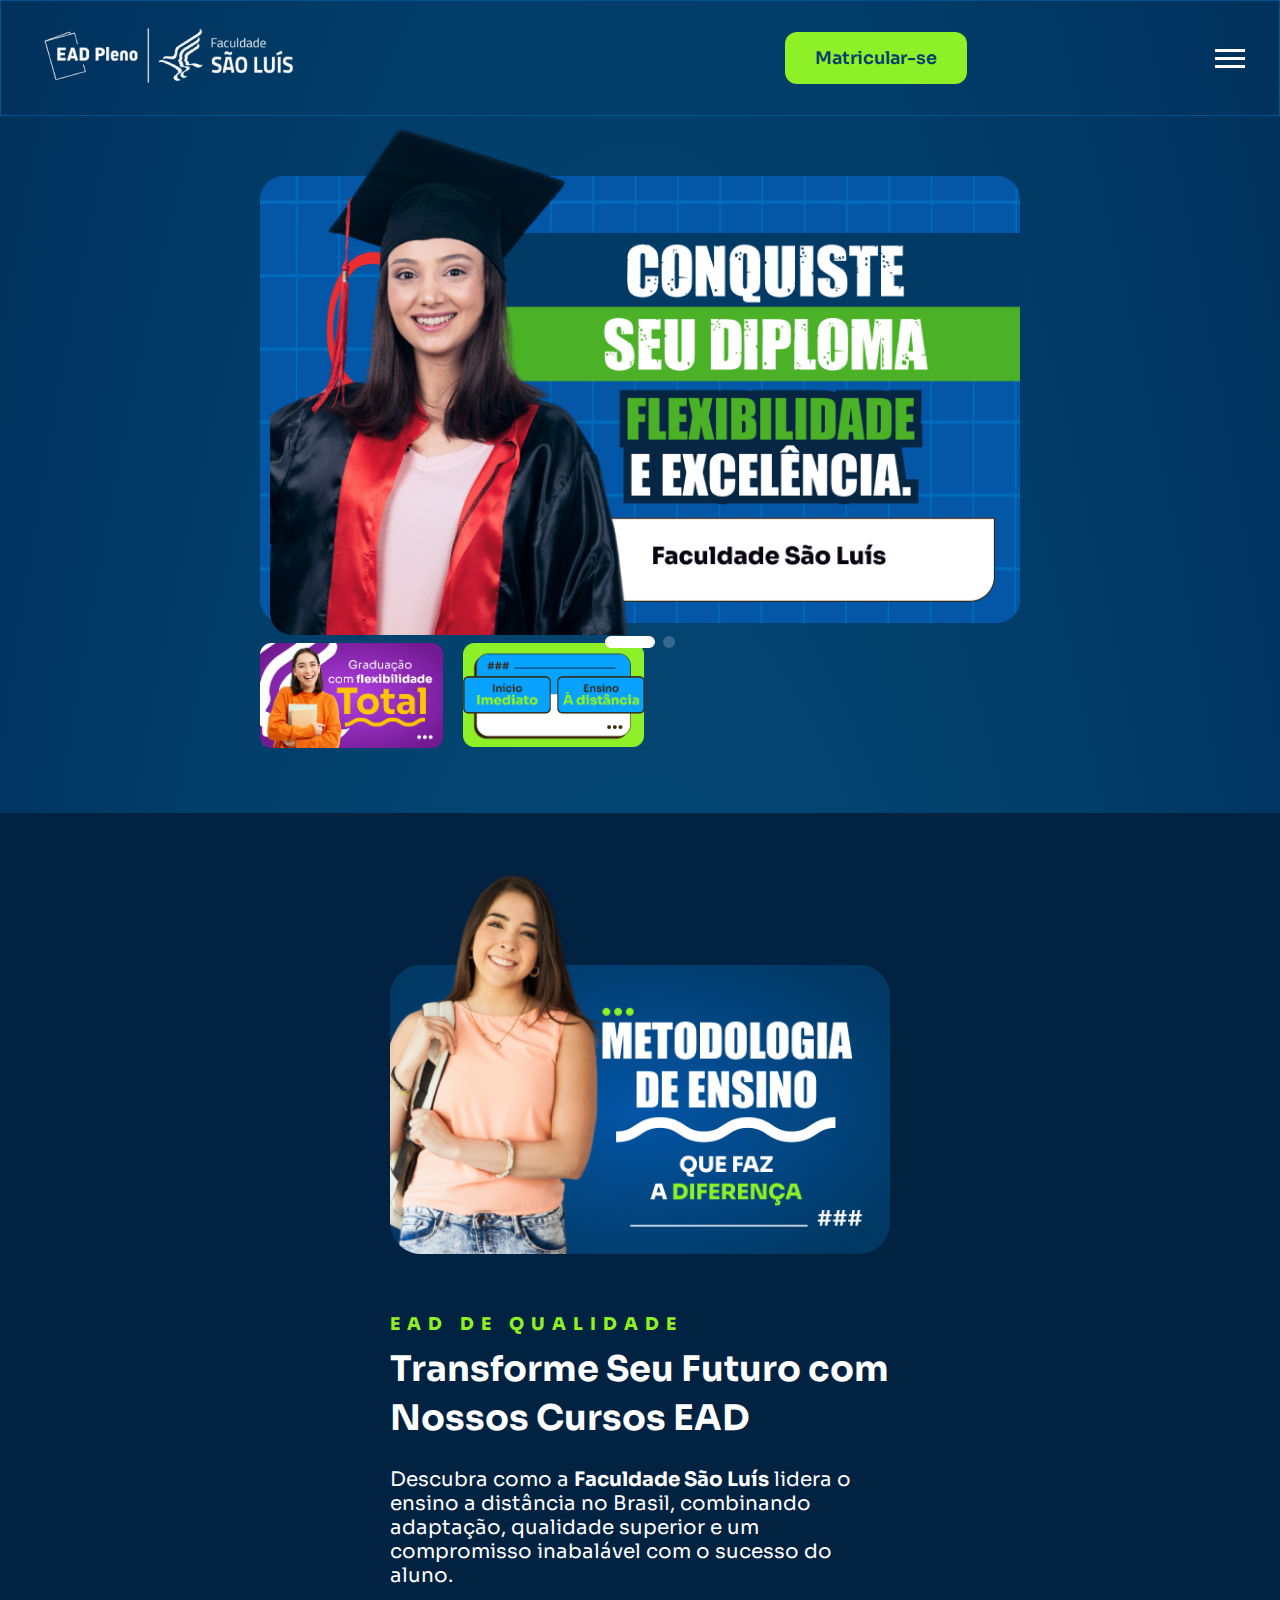
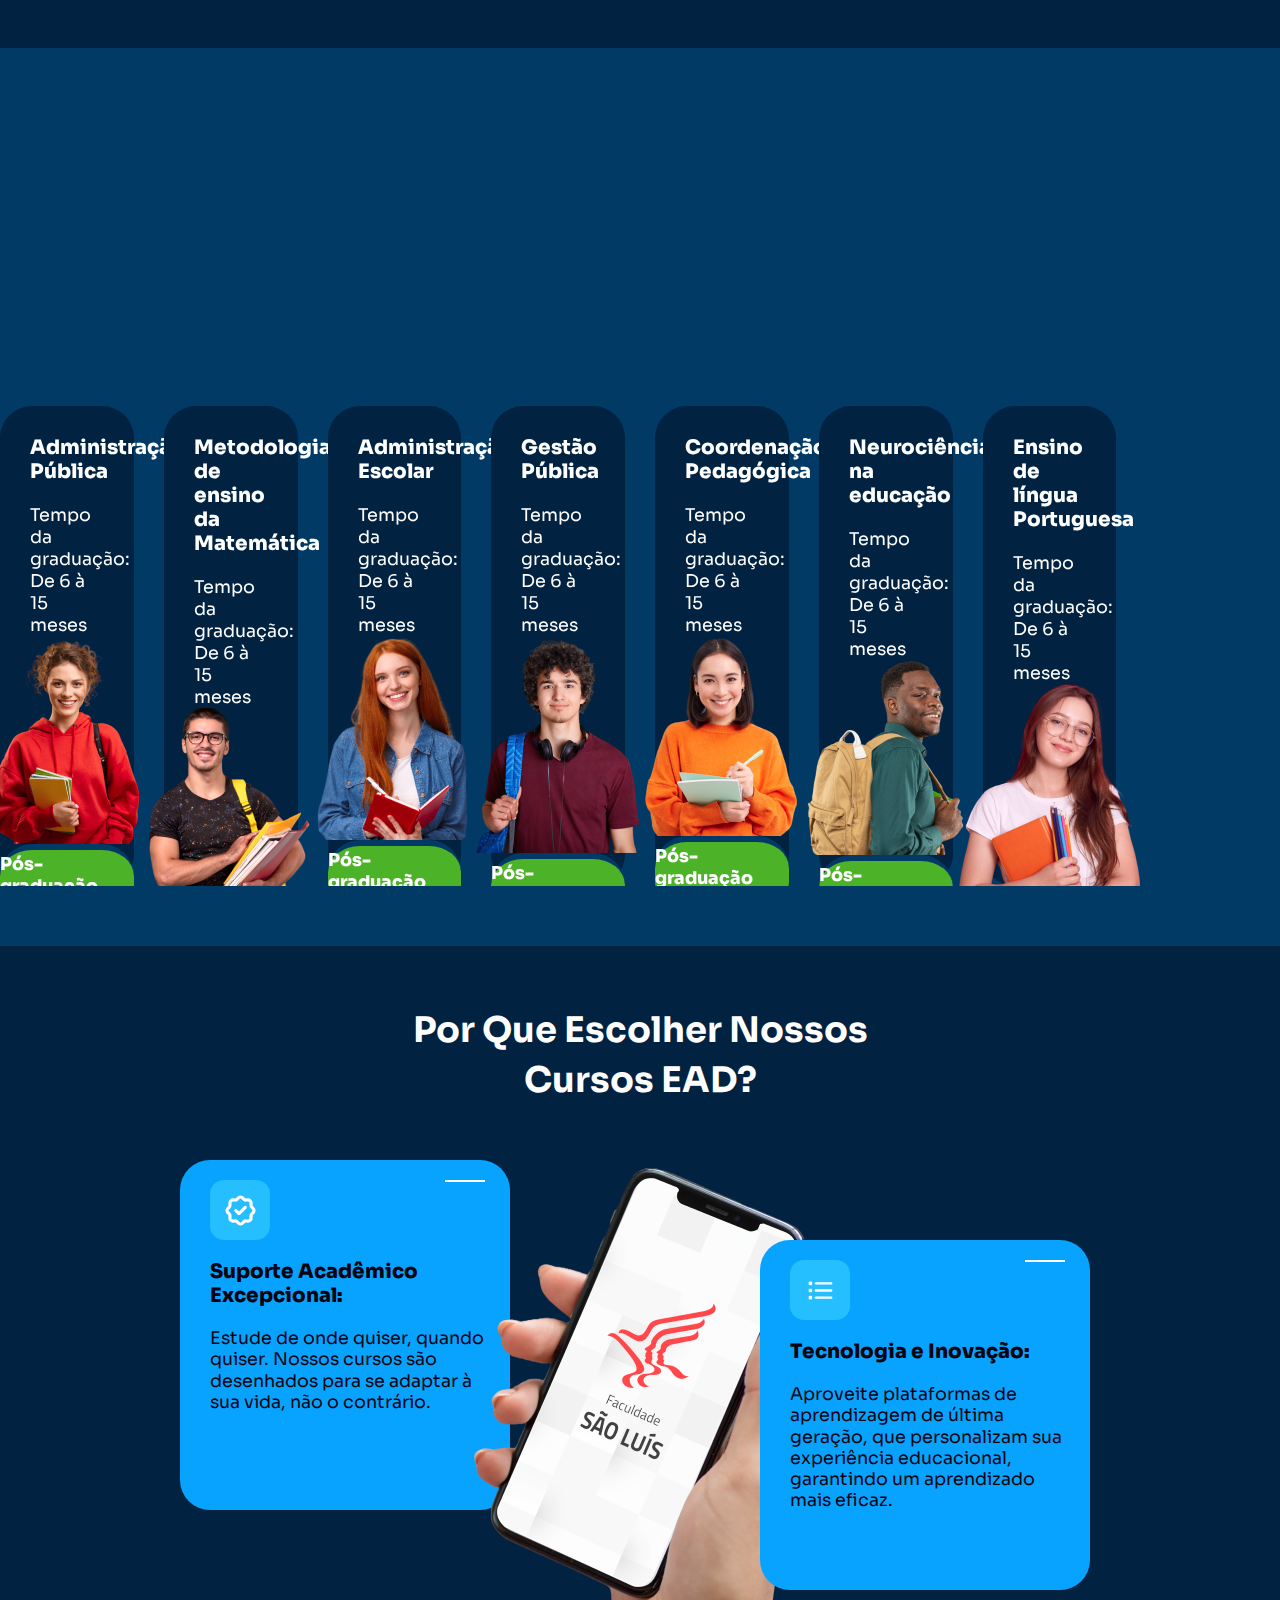
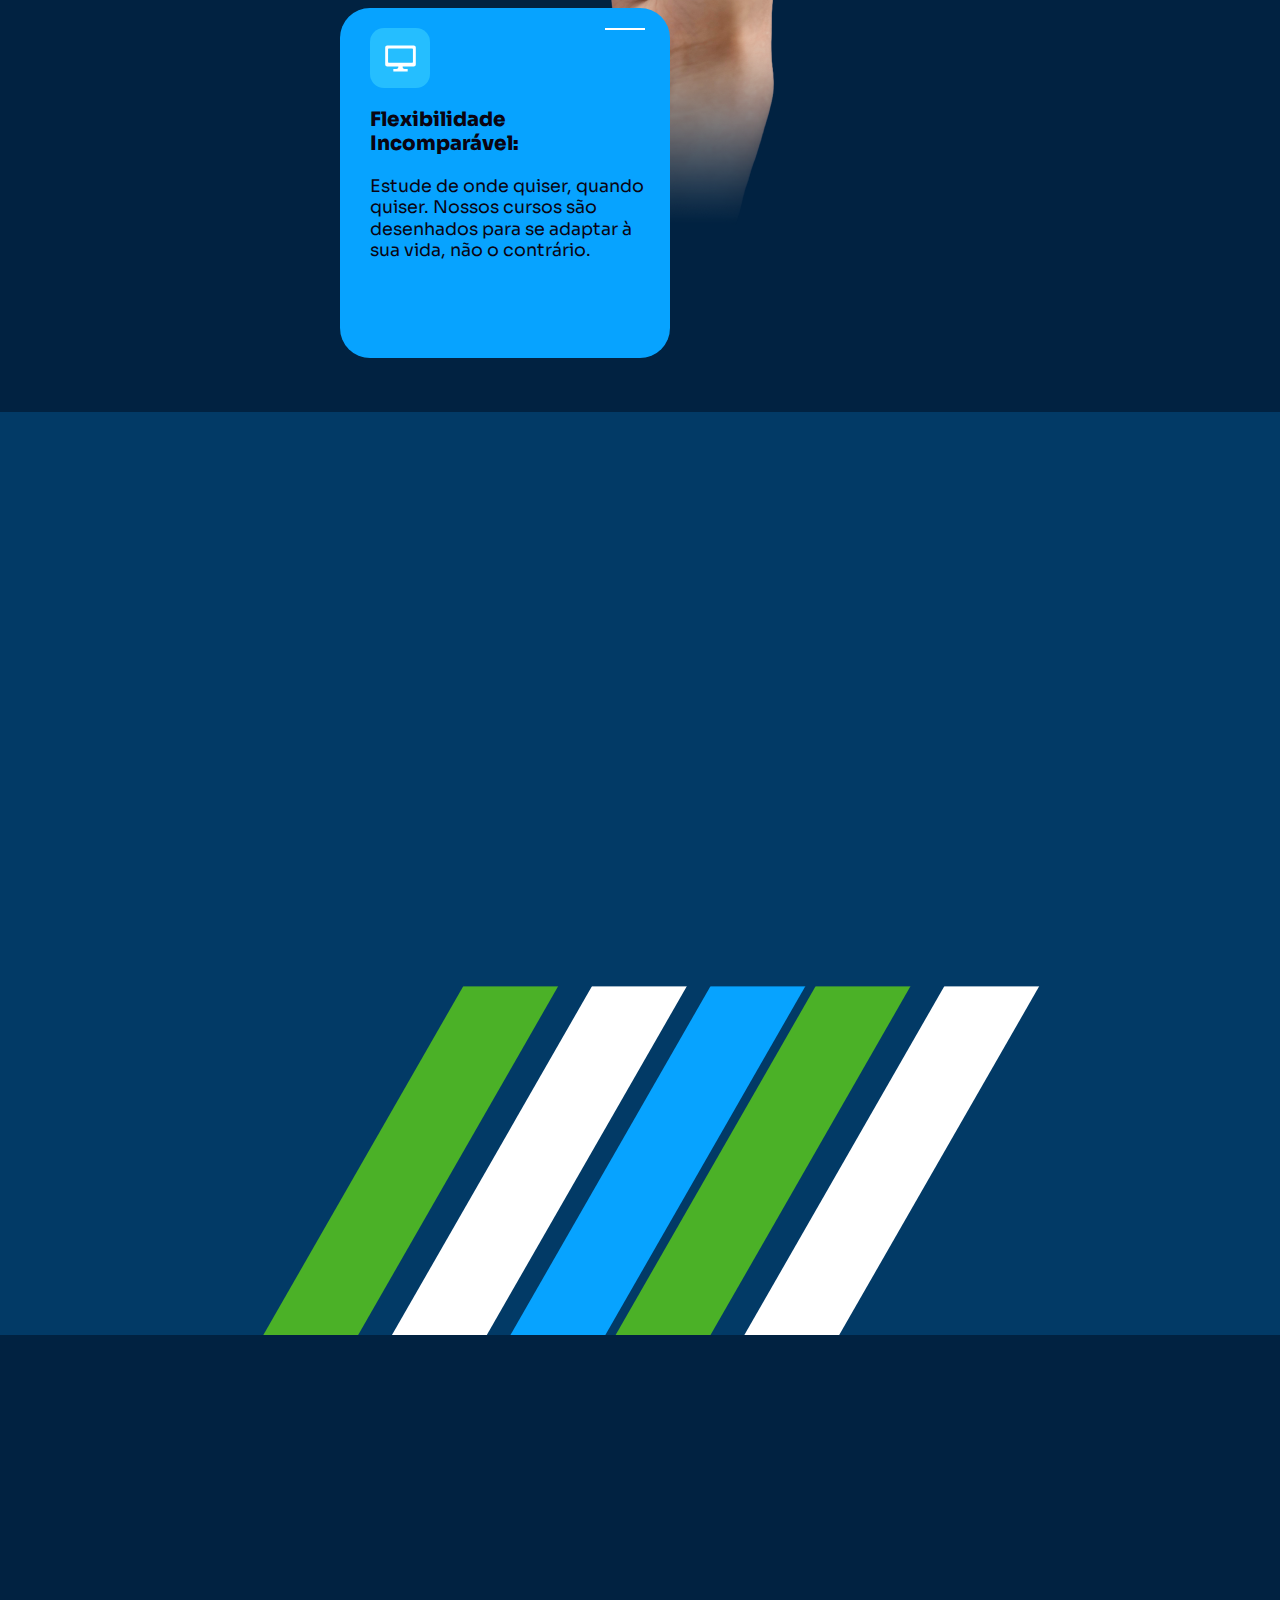
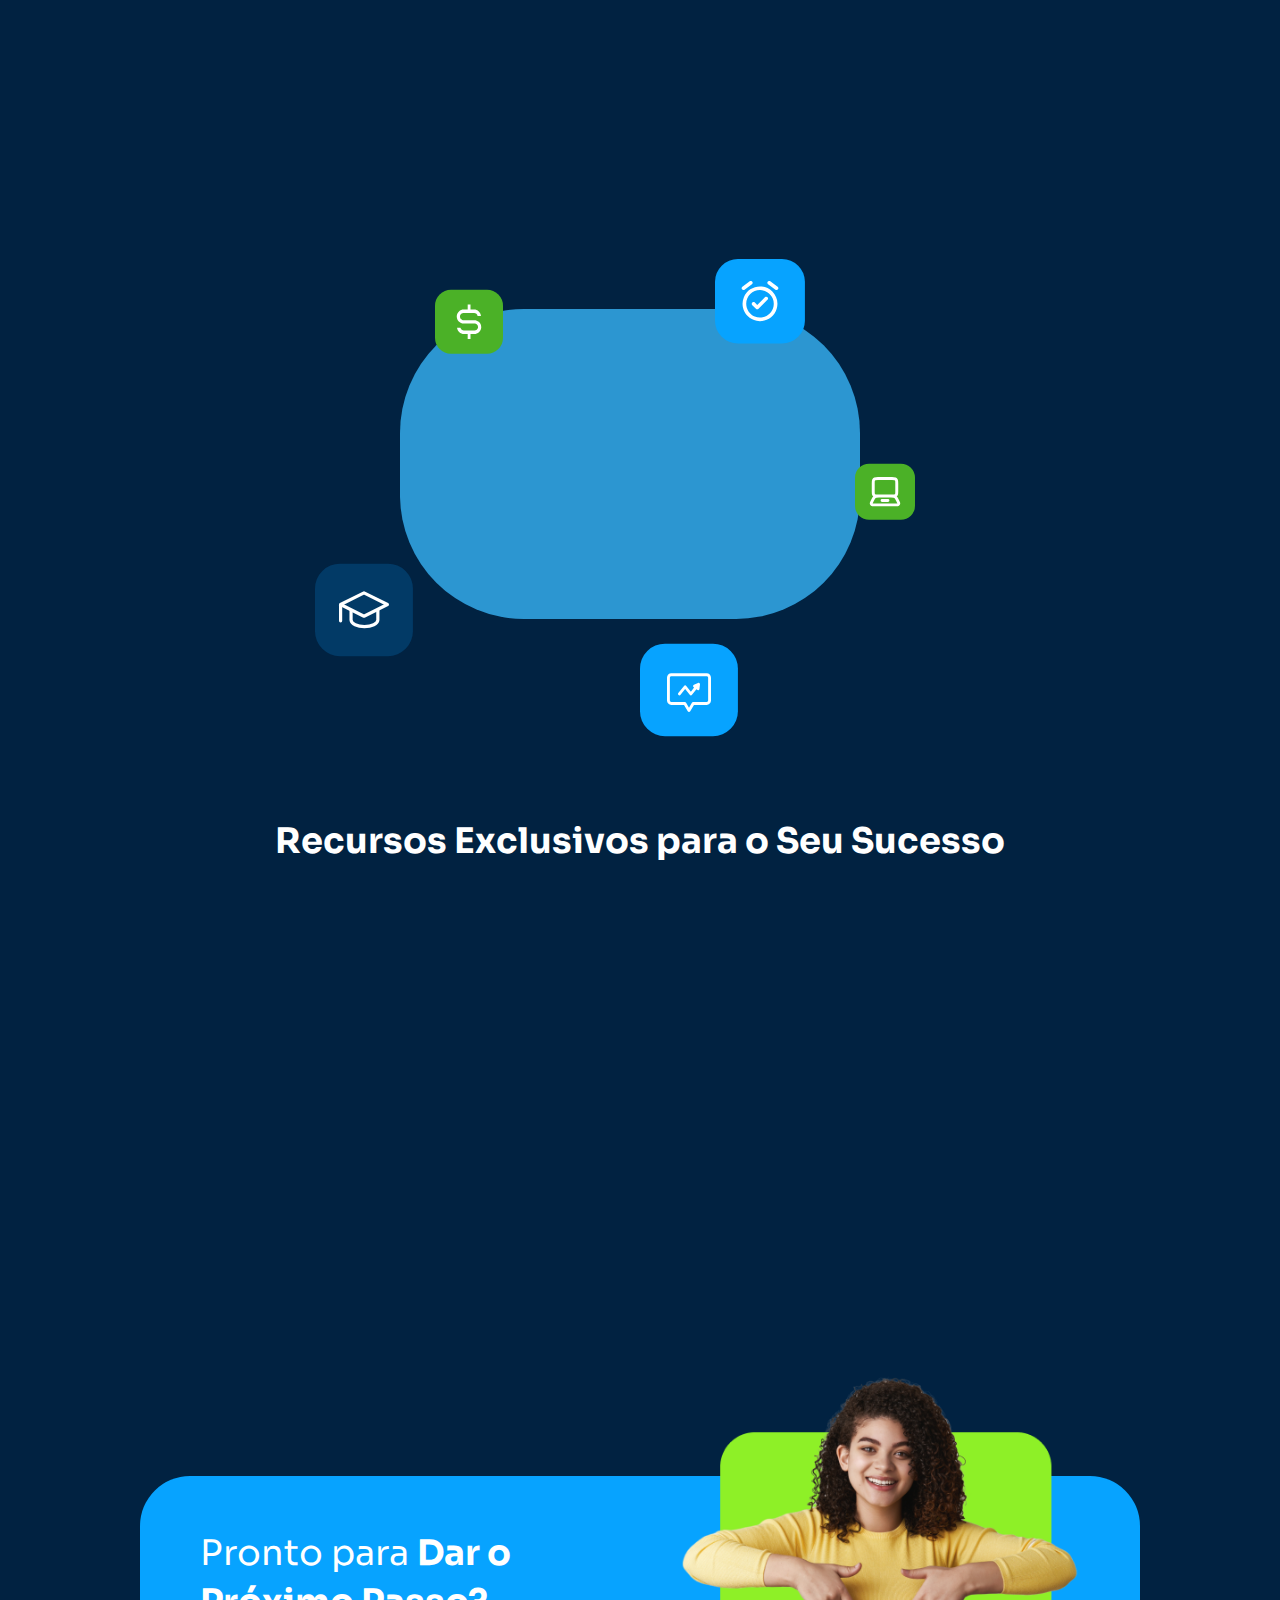
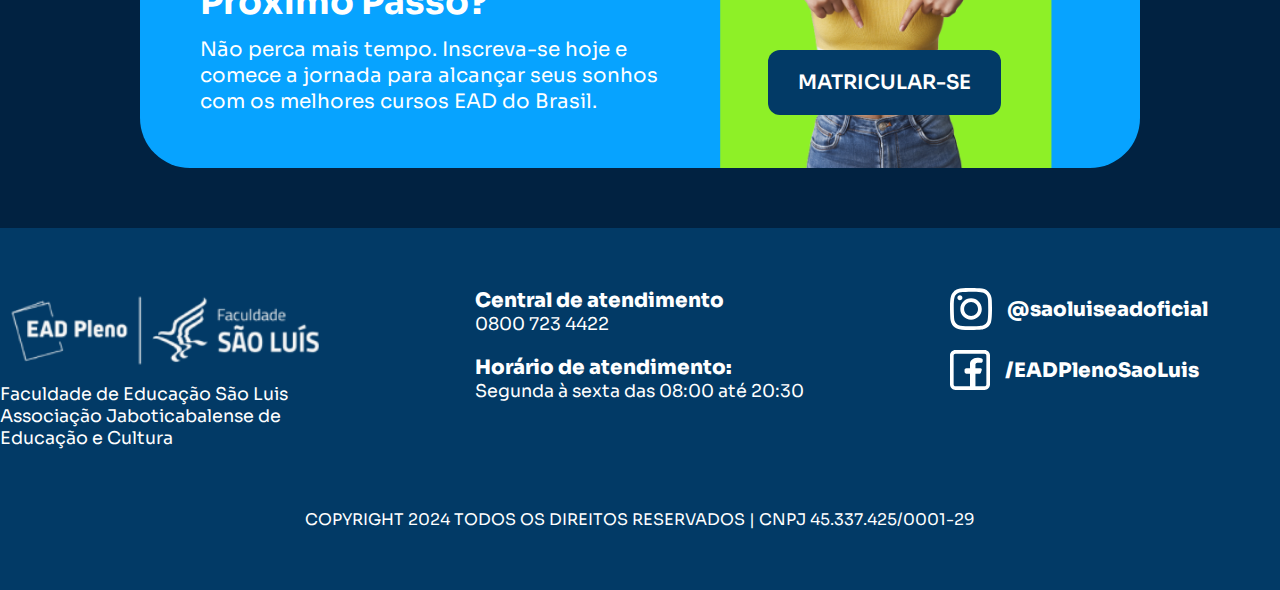
==== commit 5e9dc7a9: "add links contato" ====
--- a/index.html
+++ b/index.html
@@ -46,14 +46,14 @@
                     </ul>
                 </nav>
                 <div class="area_btns_menu_mobile">
-                    <a href="https://ava.saoluisead.com.br/login" target="_blank">
+                    <!--<a href="https://ava.saoluisead.com.br/login" target="_blank">
                         <div class="btn_destaque">
                             <h2>
                               Login
                         </div>
-                    </a>
-
-                    <a href="https://www.saoluisead.com.br/" target="_blank">
+                    </a>-->
+
+                    <a href="https://wa.me/5511998881257?text=Seja bem-vindo nossa equipe já irá atende-lo" target="_blank">
                         <div class="btn_matricular_menu">
                             <h2>
                                 Matricular-se
@@ -61,7 +61,6 @@
                         </div>
                     </a>
                 </div>
-
 
 
             </div>
@@ -85,7 +84,7 @@
                             </div>
                         </a>-->
 
-                        <a href="https://www.saoluisead.com.br/" target="_blank">
+                        <a href="https://wa.me/5511998881257?text=Seja bem-vindo nossa equipe já irá atende-lo" target="_blank">
                             <div class="btn_matricular_menu">
                                 <h2>
                                     Matricular-se
@@ -198,7 +197,7 @@
                                 mesmo.</b>
                         </p>
                     </div>
-                    <a href="https://www.saoluisead.com.br/" data-animation="down" data-delay-1 target="_blank">
+                    <a href="https://wa.me/5511998881257?text=Seja bem-vindo nossa equipe já irá atende-lo" data-animation="down" data-delay-1 target="_blank">
                         <div class="btn_graduacao">
                             <h2>
                                 Graduação
@@ -232,7 +231,7 @@
                                     </div>
                                     <div class="area_img_curso">
                                         <img src="img/adm_publica.png" alt="">
-                                        <a href="#">
+                                        <a href="https://wa.me/5511998881257?text=Seja bem-vindo nossa equipe já irá atende-lo" target="_blank">
                                             <div class="btn_ead">
                                                 <h2>
                                                     Pós-graduação EAD
@@ -268,7 +267,7 @@
 
                                     <div class="area_img_curso">
                                         <img src="img/matematica.png" alt="">
-                                        <a href="https://www.saoluisead.com.br/pos-graduacao-em-metodologia-do-ensino-da-matematica-a-distancia-ead/280" target="_blank">
+                                        <a href="https://wa.me/5511998881257?text=Seja bem-vindo nossa equipe já irá atende-lo" target="_blank">
                                             <div class="btn_ead">
                                                 <h2>
                                                     Pós-graduação EAD
@@ -306,7 +305,7 @@
                                     <div class="area_img_curso">
                                         <img src="img/adm.png" alt="">
 
-                                        <a href="https://www.saoluisead.com.br/pos-graduacao-em-administracao-escolar-a-distancia-ead/648" target="_blank">
+                                        <a href="https://wa.me/5511998881257?text=Seja bem-vindo nossa equipe já irá atende-lo" target="_blank">
                                             <div class="btn_ead">
                                                 <h2>
                                                     Pós-graduação EAD
@@ -343,7 +342,7 @@
 
                                     <div class="area_img_curso">
                                         <img src="img/engenharia.png" alt="Gestão">
-                                        <a href="https://www.saoluisead.com.br/pos-graduacao-em-gestao-publica-a-distancia-ead/212" target="_blank">
+                                        <a href="https://wa.me/5511998881257?text=Seja bem-vindo nossa equipe já irá atende-lo" target="_blank">
                                             <div class="btn_ead">
                                                 <h2>
                                                     Pós-graduação EAD
@@ -381,7 +380,7 @@
                                     <div class="area_img_curso">
                                         <img src="img/biologia.png" alt="biologia">
 
-                                        <a href="https://www.saoluisead.com.br/pos-graduacao-em-coordenacao-pedagogica-a-distancia-ead/1935" target="_blank">
+                                        <a href="https://wa.me/5511998881257?text=Seja bem-vindo nossa equipe já irá atende-lo" target="_blank">
                                             <div class="btn_ead">
                                                 <h2>
                                                     Pós-graduação EAD
@@ -417,7 +416,7 @@
 
                                     <div class="area_img_curso">
                                         <img src="img/eng_producao.png" alt="">
-                                        <a href="https://www.saoluisead.com.br/pos-graduacao-em-neurociencia-na-educacao-a-distancia-ead/1985" target="_blank">
+                                        <a href="https://wa.me/5511998881257?text=Seja bem-vindo nossa equipe já irá atende-lo" target="_blank">
                                             <div class="btn_ead">
                                                 <h2>
                                                     Pós-graduação EAD
@@ -453,7 +452,7 @@
 
                                     <div class="area_img_curso">
                                         <img src="img/letras.png" alt="Letras Português">
-                                        <a href="https://www.saoluisead.com.br/pos-graduacao-em-ensino-de-lingua-portuguesa-a-distancia-ead/1906" target="_blank">
+                                        <a href="https://wa.me/5511998881257?text=Seja bem-vindo nossa equipe já irá atende-lo" target="_blank">
                                             <div class="btn_ead">
                                                 <h2>
                                                     Pós-graduação EAD
@@ -473,13 +472,13 @@
                     <img class="swiper-button-next" src="img/arrow_next.svg" alt="">
                 </div>
 
-                <a href="https://www.saoluisead.com.br/" data-animation="down" data-delay-1 target="_blank">
+                <!--<a href="https://wa.me/5511993694790?text=Seja bem-vindo nossa equipe já irá atende-lo" data-animation="down" data-delay-1 target="_blank">
                     <div class="btn_matricular">
                         <h2>
                             Ver todos os cursos
                         </h2>
                     </div>
-                </a>
+                </a>-->
 
 
             </div>
@@ -637,7 +636,7 @@
                         </p>
                     </div>
 
-                    <a href="https://www.saoluisead.com.br/" data-animation="down" data-delay-1 target="_blank">
+                    <a href="https://wa.me/5511998881257?text=Seja bem-vindo nossa equipe já irá atende-lo" data-animation="down" data-delay-1 target="_blank">
                         <div class="btn_matricular">
                             <h2>
                                 Me matricular agora
@@ -770,7 +769,7 @@
                     <div class="area_bg_jornada">
                         <img class="bg_jornada" src="img/bg_jornada.png" alt="">
                         
-                        <a href="https://www.saoluisead.com.br/" target="_blank">
+                        <a href="https://wa.me/5511998881257?text=Seja bem-vindo nossa equipe já irá atende-lo" target="_blank">
                             <div class="btn_matricular_jornada">
                                 <h2>
                                     Matricular-se
--- a/css/style.css
+++ b/css/style.css
@@ -1 +1 @@
-@import"https://fonts.googleapis.com/css2?family=Sora:wght@100..800&display=swap";*{box-sizing:border-box;font-family:"Sora";scroll-behavior:smooth}body{margin:0px;padding:0px;background:radial-gradient(69.82% 69.82% at 50% 50%, #095F8E 0%, #00315C 100%)}:root{--bg-color-fundo: #012241;--font-title-all: 2.5em;--font-sub-title: 1.25em;--font-info-small: 1.1em;--font-title-sup: 3em;--font-sub-title-sup: 1.6em}h1,h2,h3,p{margin:0px}a{text-decoration:none;max-width:max-content}[data-animation]{opacity:0;transition:all 200ms ease-in}[data-delay-1]{transition-delay:200ms}[data-delay-2]{transition-delay:300ms}[data-delay-3]{transition-delay:400ms}[data-delay-4]{transition-delay:500ms}[data-delay-5]{transition-delay:600ms}[data-animation=down]{transform:translate3d(0, 20px, 0)}[data-animation=left]{transform:translate3d(-20px, 0, 0)}[data-animation=right]{transform:translate3d(20px, 0, 0)}[data-animation].animate{opacity:1;transform:translate3d(0px, 0px, 0px)}@-webkit-keyframes pulse-branco{0%{transform:scale(1);box-shadow:0 0 0 0 #dcf1ff,0 0 0 0 #dcf1ff}70%{transform:scale(1.01);box-shadow:0 0 0 10px rgba(0,0,0,0),0 0 0 20px rgba(0,0,0,0)}100%{transform:scale(1);box-shadow:0 0 0 0 rgba(0,0,0,0),0 0 0 0 rgba(0,0,0,0)}}@-moz-keyframes pulse-branco{0%{transform:scale(1);box-shadow:0 0 0 0 #dcf1ff,0 0 0 0 #dcf1ff}70%{transform:scale(1.01);box-shadow:0 0 0 10px rgba(0,0,0,0),0 0 0 20px rgba(0,0,0,0)}100%{transform:scale(1);box-shadow:0 0 0 0 rgba(0,0,0,0),0 0 0 0 rgba(0,0,0,0)}}@-o-keyframes pulse-branco{0%{transform:scale(1);box-shadow:0 0 0 0 #dcf1ff,0 0 0 0 #dcf1ff}70%{transform:scale(1.01);box-shadow:0 0 0 10px rgba(0,0,0,0),0 0 0 20px rgba(0,0,0,0)}100%{transform:scale(1);box-shadow:0 0 0 0 rgba(0,0,0,0),0 0 0 0 rgba(0,0,0,0)}}@keyframes pulse-branco{0%{transform:scale(1);box-shadow:0 0 0 0 #dcf1ff,0 0 0 0 #dcf1ff}70%{transform:scale(1.01);box-shadow:0 0 0 10px rgba(0,0,0,0),0 0 0 20px rgba(0,0,0,0)}100%{transform:scale(1);box-shadow:0 0 0 0 rgba(0,0,0,0),0 0 0 0 rgba(0,0,0,0)}}@keyframes move{0%{right:-100%}100%{right:0px}}header{width:100%;border:1px solid #00538d;padding:20px 0px}header .area_menu_mobile{display:none;position:fixed;width:90%;height:100vh;z-index:99;background:radial-gradient(69.82% 69.82% at 50% 50%, rgba(9, 95, 142, 0.8039215686) 0%, rgba(0, 49, 92, 0.7882352941) 100%);top:0px;right:0px;transition:all ease 400ms}header .area_menu_mobile .close_menu{position:absolute;top:40px;right:40px;max-width:max-content;height:auto;cursor:pointer}header .area_menu_mobile .menu_mobile{display:flex;justify-content:center;flex-direction:column;gap:40px;width:100%;height:100%}header .area_menu_mobile .menu_mobile .area_btns_menu_mobile{display:flex;align-items:center;justify-content:center;gap:40px;flex-wrap:wrap}header .area_menu_mobile .menu_mobile .area_btns_menu_mobile .btn_destaque{display:flex;justify-content:center;align-items:center;max-width:200px;padding:15px 30px;border:2px solid #64a3ce;border-radius:75px}header .area_menu_mobile .menu_mobile .area_btns_menu_mobile .btn_destaque h2{font-weight:600;font-size:var(--font-info-small);color:#fff}header .area_menu_mobile .menu_mobile .area_btns_menu_mobile .btn_matricular_menu{display:flex;justify-content:center;align-items:center;max-width:200px;padding:15px 30px;background:#8ef027;border-radius:12px}header .area_menu_mobile .menu_mobile .area_btns_menu_mobile .btn_matricular_menu h2{font-weight:600;font-size:var(--font-info-small);color:#033f6c}header .area_menu_mobile .menu_mobile nav ul{padding:0px;margin:0px;display:flex;justify-content:center;align-items:center;flex-direction:column;gap:40px;height:100%}header .area_menu_mobile .menu_mobile nav ul a li{list-style:none;font-weight:bold;font-size:30px;color:#fff;text-transform:uppercase}header .container_menu{display:flex;justify-content:center;width:100%}header .container_menu .container_menu_int{display:flex;justify-content:center;align-items:center;width:100%;max-width:1210px}header .container_menu .container_menu_int .area_menu{display:flex;align-items:center;justify-content:space-between;width:100%}header .container_menu .container_menu_int .area_menu .area_logo img{max-width:max-content;height:auto}header .container_menu .container_menu_int .area_menu .area_btns_menu{display:flex;align-items:center;justify-content:space-between;width:100%;max-width:460px}header .container_menu .container_menu_int .area_menu .area_btns_menu .btn_destaque{display:flex;justify-content:center;align-items:center;max-width:200px;padding:15px 30px;border:2px solid #64a3ce;border-radius:75px}header .container_menu .container_menu_int .area_menu .area_btns_menu .btn_destaque h2{font-weight:600;font-size:var(--font-info-small);color:#fff}header .container_menu .container_menu_int .area_menu .area_btns_menu .btn_matricular_menu{display:flex;justify-content:center;align-items:center;max-width:200px;padding:15px 30px;background:#8ef027;border-radius:12px}header .container_menu .container_menu_int .area_menu .area_btns_menu .btn_matricular_menu h2{font-weight:600;font-size:var(--font-info-small);color:#033f6c}header .container_menu .container_menu_int .area_menu .area_btns_menu .area_open_menu{display:flex;flex-direction:column;gap:5px;max-width:30px;width:100%;cursor:pointer}header .container_menu .container_menu_int .area_menu .area_btns_menu .area_open_menu .line_menu{width:30px;height:3px;background:#fffffb}.container_home{display:flex;justify-content:center;width:100%;padding:60px 0px 60px 0px}.container_home .container_home_int{display:flex;justify-content:center;align-items:center;width:100%;max-width:1280px}.container_home .container_home_int .area_home{display:flex;justify-content:center;align-items:center;gap:20px;width:100%}.container_home .container_home_int .area_home .area_mini_banners{display:flex;flex-direction:column;gap:20px;width:100%;max-width:385px}.container_home .container_home_int .area_home .area_mini_banners img{width:100%;max-width:max-content;height:auto}.container_home .container_home_int .area_home .swiper_1{justify-content:flex-start;width:100%;height:100%;max-width:800px;overflow-y:visible !important;margin:0px 20px !important}.container_home .container_home_int .area_home .swiper_1 .swiper-pagination-bullet{width:12px;height:12px;background:#fff;border-radius:20px;transition:all ease 200ms}.container_home .container_home_int .area_home .swiper_1 .swiper-pagination-bullet-active{width:50px !important;height:12px;background:#fff;border-radius:20px}.container_home .container_home_int .area_home .swiper_1 .swiper-horizontal>.swiper-pagination-bullets,.container_home .container_home_int .area_home .swiper_1 .swiper-pagination-bullets.swiper-pagination-horizontal{bottom:-30px;top:auto;left:0;width:100%}.container_home .container_home_int .area_home .swiper_1 .swiper-slide{display:flex !important;justify-content:center;position:relative;overflow-x:clip}.container_home .container_home_int .area_home .swiper_1 .swiper-slide .estudante{position:absolute;left:10px;top:-47px;max-width:360px;height:auto}.container_home .container_home_int .area_home .swiper_1 .swiper-slide img{max-width:780px;width:100%;height:auto}.container_ead_qualidade{display:flex;justify-content:center;padding:60px 0px 60px 0px;width:100%;background-color:var(--bg-color-fundo)}.container_ead_qualidade .container_ead_qualidade_int{display:flex;justify-content:center;align-items:center;width:100%;max-width:1280px}.container_ead_qualidade .container_ead_qualidade_int .area_ead_qualidade{display:flex;justify-content:center;align-items:center;gap:60px;width:100%}.container_ead_qualidade .container_ead_qualidade_int .area_ead_qualidade .area_texts_ead_qualidade{display:flex;flex-direction:column;gap:25px;width:100%;max-width:620px}.container_ead_qualidade .container_ead_qualidade_int .area_ead_qualidade .area_texts_ead_qualidade .area_titles_ead_qualidade{display:flex;flex-direction:column;gap:10px;width:100%}.container_ead_qualidade .container_ead_qualidade_int .area_ead_qualidade .area_texts_ead_qualidade .area_titles_ead_qualidade .info_title_ead_qualidade h3{font-weight:800;font-size:var(--font-info-small);line-height:1.2em;letter-spacing:.4em;color:#8ef027}.container_ead_qualidade .container_ead_qualidade_int .area_ead_qualidade .area_texts_ead_qualidade .area_titles_ead_qualidade .title_ead_qualidade h2{font-weight:700;font-size:var(--font-title-all);line-height:1.4em;color:#fff}.container_ead_qualidade .container_ead_qualidade_int .area_ead_qualidade .area_texts_ead_qualidade .sub_title_ead_qualidade p{font-weight:400;font-size:var(--font-sub-title);line-height:1.2em;color:#fff}.container_ead_qualidade .container_ead_qualidade_int .area_ead_qualidade .mini_banner_ead_qualidade{max-width:max-content;height:auto;width:100%}.btn_matricular{display:flex;justify-content:center;align-items:center;max-width:350px;background:#07a3ff;border-radius:12px;padding:20px 30px;-webkit-animation:pulse-branco 2s infinite;-moz-animation:pulse-branco 2s infinite;-o-animation:pulse-branco 2s infinite;animation:pulse-branco 2s infinite}.btn_matricular h2{font-weight:600;font-size:var(--font-sub-title);text-transform:uppercase;color:#fff}.container_cursos{display:flex;justify-content:center;width:100%;padding:60px 0px 60px 0px;background-color:#023a66}.container_cursos .container_cursos_int{display:flex;justify-content:center;align-items:center;width:100%}.container_cursos .container_cursos_int .area_cursos{display:flex;align-items:center;justify-content:center;flex-direction:column;gap:40px;width:100%}.container_cursos .container_cursos_int .area_cursos .area_text_cursos{display:flex;flex-direction:column;align-items:center;gap:20px;max-width:1300px;width:100%}.container_cursos .container_cursos_int .area_cursos .area_text_cursos .title_cursos h2{font-weight:700;font-size:var(--font-title-all);line-height:1.4em;text-align:center;color:#fff}.container_cursos .container_cursos_int .area_cursos .area_text_cursos .sub_title_cursos p{font-weight:400;font-size:var(--font-sub-title);line-height:130%;text-align:center;color:#fff}.container_cursos .container_cursos_int .area_cursos .area_text_cursos .btn_graduacao{display:flex;justify-content:center;align-items:center;max-width:350px;background:#07a3ff;border-radius:75px;padding:20px 30px;-webkit-animation:pulse-branco 2s infinite;-moz-animation:pulse-branco 2s infinite;-o-animation:pulse-branco 2s infinite;animation:pulse-branco 2s infinite}.container_cursos .container_cursos_int .area_cursos .area_text_cursos .btn_graduacao h2{font-weight:600;font-size:var(--font-sub-title);text-transform:uppercase;color:#fff}.container_cursos .container_cursos_int .area_cursos .card_graduacao{max-width:240px;width:100%;height:480px;background:#012241;border-radius:32px}.container_cursos .container_cursos_int .area_cursos .card_graduacao .card_graduacao_int{display:flex;flex-direction:column;height:100%}.container_cursos .container_cursos_int .area_cursos .card_graduacao .card_graduacao_int .area_img_curso{display:flex;flex-direction:column;align-items:center;height:100%;justify-content:flex-end}.container_cursos .container_cursos_int .area_cursos .card_graduacao .card_graduacao_int .area_text_graduacao{display:flex;flex-direction:column;gap:20px;padding:30px 30px 0px 30px}.container_cursos .container_cursos_int .area_cursos .card_graduacao .card_graduacao_int .title_graduacao h2{font-weight:800;font-size:var(--font-sub-title);line-height:120%;color:#fff}.container_cursos .container_cursos_int .area_cursos .card_graduacao .card_graduacao_int .sub_title_graduacao p{font-weight:400;font-size:var(--font-info-small);line-height:125%;color:#fff}.container_cursos .container_cursos_int .area_cursos .card_graduacao .card_graduacao_int a{width:100%;max-width:100%}.container_cursos .container_cursos_int .area_cursos .card_graduacao .card_graduacao_int .btn_ead{display:flex;justify-content:center;align-items:center;max-width:100%;width:100%;height:78px;background:#4cb227;border-top:6px solid #023a66;border-radius:32px}.container_cursos .container_cursos_int .area_cursos .card_graduacao .card_graduacao_int .btn_ead h2{font-weight:800;font-size:var(--font-info-small);color:#fff}.container_cursos .container_cursos_int .area_cursos .swiper-button-next,.container_cursos .container_cursos_int .area_cursos .swiper-button-prev{width:100%;max-width:max-content}.container_cursos .container_cursos_int .area_cursos .swiper_2{justify-content:center;width:100%;height:100%}.container_cursos .container_cursos_int .area_cursos .swiper_2 .swiper-slide{display:flex !important;justify-content:center;position:relative}@keyframes cards{from{transform:translate3d(0, 10vw, 0);opacity:0}to{transform:translate3d(0, 0, 0);opacity:1}}@-webkit-keyframes cards{from{transform:translate3d(0, 10vw, 0);opacity:0}to{transform:translate3d(0, 0, 0);opacity:1}}@-moz-keyframes cards{from{transform:translate3d(0, 10vw, 0);opacity:0}to{transform:translate3d(0, 0, 0);opacity:1}}@-o-keyframes cards{from{transform:translate3d(0, 10vw, 0);opacity:0}to{transform:translate3d(0, 0, 0);opacity:1}}.container_pilares .container_pilares_int .area_pilares .area_cards_pilares .html_icon_card,.container_pilares .container_pilares_int .area_pilares .area_cards_pilares .js_icon_card{position:absolute;max-width:80px;width:100%;height:auto;z-index:2;-webkit-animation:cards 1ms ease-in;-moz-animation:cards 1ms ease-in;-o-animation:cards 1ms ease-in;animation:cards 1ms ease-in;animation-timeline:view();transform:scale3d(1, 1, 1);transition:all ease 100ms}.container_pilares{display:flex;justify-content:center;width:100%;padding:60px 0px 180px 0px;background-color:#012241}.container_pilares .container_pilares_int{display:flex;align-items:center;justify-content:center;width:100%;max-width:1280px}.container_pilares .container_pilares_int .area_pilares{display:flex;justify-content:center;align-items:center;flex-direction:column;gap:60px;width:100%}.container_pilares .container_pilares_int .area_pilares .title_pilare_principal h2{font-weight:700;font-size:var(--font-title-all);line-height:1.4em;text-align:center;color:#fff}.container_pilares .container_pilares_int .area_pilares .bg_pilares{max-width:max-content;width:100%;height:auto;position:relative;z-index:0}.container_pilares .container_pilares_int .area_pilares .area_cards_pilares{position:absolute;width:100%;max-width:800px;display:flex;flex-direction:column;gap:40px;align-items:center;height:678px}.container_pilares .container_pilares_int .area_pilares .area_cards_pilares .js_icon_card{right:-50px;top:20%;animation-range:cover 0% cover 50%}.container_pilares .container_pilares_int .area_pilares .area_cards_pilares .js_icon_card:hover{transform:scale3d(1.1, 1.1, 1.1)}.container_pilares .container_pilares_int .area_pilares .area_cards_pilares .html_icon_card{left:-100px;bottom:0px;animation-range:cover 0% cover 30%}.container_pilares .container_pilares_int .area_pilares .area_cards_pilares .html_icon_card:hover{transform:scale3d(1.1, 1.1, 1.1)}.container_pilares .container_pilares_int .area_pilares .area_cards_pilares .cards_pilares{background:#07a3ff;border-radius:30px;padding:20px 25px 20px 30px;max-width:330px;height:350px;-webkit-animation:cards 1ms ease-in;-moz-animation:cards 1ms ease-in;-o-animation:cards 1ms ease-in;animation:cards 1ms ease-in;animation-timeline:view();animation-range:cover 0% cover 45%}.container_pilares .container_pilares_int .area_pilares .area_cards_pilares .cards_pilares .cards_pilares_int{display:flex;flex-direction:column;gap:20px;position:relative}.container_pilares .container_pilares_int .area_pilares .area_cards_pilares .cards_pilares .cards_pilares_int .separator_pilares{position:absolute;right:0px;top:0px;width:40px;height:2px;background-color:#fff}.container_pilares .container_pilares_int .area_pilares .area_cards_pilares .cards_pilares .cards_pilares_int .icon_pilares{display:flex;justify-content:center;align-items:center;background:#25beff;border-radius:14px;width:60px;height:60px;transform:scale3d(1, 1, 1);transition:all ease 100ms}.container_pilares .container_pilares_int .area_pilares .area_cards_pilares .cards_pilares .cards_pilares_int .icon_pilares:hover{transform:scale3d(1.1, 1.1, 1.1)}.container_pilares .container_pilares_int .area_pilares .area_cards_pilares .cards_pilares .cards_pilares_int .title_pilares h2{font-weight:800;font-size:var(--font-sub-title);line-height:120%;color:#0a0411}.container_pilares .container_pilares_int .area_pilares .area_cards_pilares .cards_pilares .cards_pilares_int .sub_title_pilares p{font-weight:400;font-size:var(--font-info-small);line-height:120%;color:#0a0411}.container_pilares .container_pilares_int .area_pilares .area_cards_pilares .card_1{position:absolute;left:-60px;top:80px;z-index:0}.container_pilares .container_pilares_int .area_pilares .area_cards_pilares .card_2{position:absolute;right:-50px;top:160px;z-index:1}.container_pilares .container_pilares_int .area_pilares .area_cards_pilares .card_3{position:absolute;left:100px;bottom:-200px;z-index:1}.container_mercado{display:flex;justify-content:center;width:100%;background-color:#023a66;position:relative;z-index:1;padding:40px 0px}.container_mercado .container_mercado_int.sup{display:flex;justify-content:center;align-items:center;width:100%;max-width:1400px}.container_mercado .container_mercado_int.sup .area_mercado .area_text_mercado{max-width:470px}.container_mercado .container_mercado_int{display:flex;justify-content:center;align-items:center;width:100%;max-width:1400px}.container_mercado .container_mercado_int .area_mercado{display:flex;justify-content:center;align-items:center;width:100%;gap:40px}.container_mercado .container_mercado_int .area_mercado .area_text_mercado{display:flex;flex-direction:column;gap:20px;max-width:430px;width:100%}.container_mercado .container_mercado_int .area_mercado .area_text_mercado .info_title_mercado h3{font-weight:800;font-size:var(--font-info-small);line-height:1.2em;letter-spacing:.4em;color:#8ef027}.container_mercado .container_mercado_int .area_mercado .area_text_mercado .title_mercado h2{font-weight:700;font-size:var(--font-title-all);line-height:1.4em;color:#fff}.container_mercado .container_mercado_int .area_mercado .area_text_mercado .sub_title_mercado p{font-weight:400;font-size:var(--font-sub-title);line-height:150%;color:#fff}.container_mercado .container_mercado_int .area_mercado .area_bg_mercado{position:relative;display:flex}.container_mercado .container_mercado_int .area_mercado .area_bg_mercado img{max-width:max-content;height:auto;z-index:1;margin:-105px 0px -40px 0px}.container_mercado .container_mercado_int .area_mercado .area_bg_mercado .bg_lines{position:absolute;z-index:-1;left:0px;bottom:-60px;width:auto;height:auto}.container_mercado .container_mercado_int .area_mercado .area_bg_mercado .bg_lines.sup{position:absolute;z-index:-1;left:-230px;bottom:-60px;width:auto;height:auto}.container_metodologia{display:flex;justify-content:center;width:100%;background-color:#012241;padding:120px 0px 60px 0px;position:relative;z-index:1}.container_metodologia .container_metodologia_int{display:flex;justify-content:center;align-items:center;width:100%;max-width:1280px}.container_metodologia .container_metodologia_int .area_metodologia{display:flex;align-items:center;justify-content:space-between;gap:40px;width:100%}.container_metodologia .container_metodologia_int .area_metodologia .area_text_metodologia{display:flex;flex-direction:column;gap:30px;max-width:540px;width:100%}.container_metodologia .container_metodologia_int .area_metodologia .area_text_metodologia .title_metodologia h2{font-weight:700;font-size:var(--font-title-all);line-height:1.4em;color:#f2f9ff}.container_metodologia .container_metodologia_int .area_metodologia .area_text_metodologia .sub_title_metodologia p{font-weight:400;font-size:var(--font-sub-title);line-height:150%;color:#f2f9ff}.container_metodologia .container_metodologia_int .area_metodologia .area_text_metodologia .sub_title_metodologia p b{color:#64e537}.container_metodologia .container_metodologia_int .area_metodologia .area_text_metodologia .btn_matricular{display:flex;justify-content:center;align-items:center;max-width:350px;background:#07a3ff;border-radius:12px;padding:20px 30px;-webkit-animation:pulse-branco 2s infinite;-moz-animation:pulse-branco 2s infinite;-o-animation:pulse-branco 2s infinite;animation:pulse-branco 2s infinite}.container_metodologia .container_metodologia_int .area_metodologia .area_text_metodologia .btn_matricular h2{font-weight:600;font-size:var(--font-sub-title);text-transform:uppercase;color:#fff}.container_metodologia .container_metodologia_int .area_metodologia .area_img_metodologia{display:flex;position:relative}.container_metodologia .container_metodologia_int .area_metodologia .area_img_metodologia .box_bg_metodologia{position:absolute;width:100%;max-width:460px;height:310px;background:#2c96d1;border-radius:124px;left:45px;top:-40px;z-index:-1}.container_metodologia .container_metodologia_int .area_metodologia .area_img_metodologia .icon_notebook{position:absolute;right:-20px;top:calc(50% - 60px);max-width:max-content;height:auto}.container_metodologia .container_metodologia_int .area_metodologia .area_img_metodologia .icon_clock{position:absolute;right:120px;top:-90px;max-width:90px;height:auto}.container_metodologia .container_metodologia_int .area_metodologia .area_img_metodologia .icon_money{position:absolute;left:80px;top:-60px;max-width:max-content;height:auto}.container_metodologia .container_metodologia_int .area_metodologia .area_img_metodologia .icon_study{position:absolute;left:-40px;bottom:40px;max-width:max-content;height:auto;z-index:1}.container_metodologia .container_metodologia_int .area_metodologia .area_img_metodologia .icon_growth{position:absolute;left:50%;bottom:-40px;max-width:max-content;height:auto}.container_metodologia .container_metodologia_int .area_metodologia .area_img_metodologia img{max-width:max-content;height:auto;width:100%}.container_exclusivo{display:flex;justify-content:center;width:100%;background-color:#012241;padding:60px 0px 60px 0px}.container_exclusivo .container_exclusivo_int{display:flex;justify-content:center;align-items:center;flex-direction:column;gap:40px;width:100%;max-width:1280px}.container_exclusivo .container_exclusivo_int .title_exclusivo h2{font-weight:700;font-size:var(--font-title-all);line-height:1.4em;text-align:center;color:#fff}.container_exclusivo .container_exclusivo_int .area_exclusivo{display:flex;align-items:flex-start;justify-content:center;gap:20px;width:100%;flex-wrap:wrap}.container_exclusivo .container_exclusivo_int .area_exclusivo .box_exclusivo{background:#fff;border:2px solid #023a66;border-radius:32px;max-width:380px;width:100%;height:450px}.container_exclusivo .container_exclusivo_int .area_exclusivo .box_exclusivo .box_exclusivo_int{display:flex;flex-direction:column;gap:20px;padding:20px 40px 20px 40px}.container_exclusivo .container_exclusivo_int .area_exclusivo .box_exclusivo .box_exclusivo_int .area_img_box_exclusivo:hover .line_1{opacity:1;left:40px;top:23px;transform:rotate(45deg)}.container_exclusivo .container_exclusivo_int .area_exclusivo .box_exclusivo .box_exclusivo_int .area_img_box_exclusivo:hover .line_2{opacity:1;top:50px;left:90px;transform:rotate(45deg)}.container_exclusivo .container_exclusivo_int .area_exclusivo .box_exclusivo .box_exclusivo_int .area_img_box_exclusivo:hover img{transform:scale3d(1.1, 1.1, 1.1)}.container_exclusivo .container_exclusivo_int .area_exclusivo .box_exclusivo .box_exclusivo_int .area_img_box_exclusivo{position:relative;display:flex;max-width:max-content}.container_exclusivo .container_exclusivo_int .area_exclusivo .box_exclusivo .box_exclusivo_int .area_img_box_exclusivo img{max-width:max-content;height:auto;margin-left:-20px;z-index:1;position:relative;transition:all ease 200ms}.container_exclusivo .container_exclusivo_int .area_exclusivo .box_exclusivo .box_exclusivo_int .area_img_box_exclusivo .line_1{opacity:0;position:absolute;width:109.51px;height:109.51px;left:0px;top:0px;border:2px solid #07a3ff;border-radius:23px;transform:rotate(0deg);transition:all ease 200ms;z-index:0}.container_exclusivo .container_exclusivo_int .area_exclusivo .box_exclusivo .box_exclusivo_int .area_img_box_exclusivo .line_2{opacity:0;position:absolute;width:57.81px;height:57.81px;top:0px;left:0px;border:2px solid #26b334;border-radius:10.3955px;transform:rotate(0deg);transition:all ease 200ms}.container_exclusivo .container_exclusivo_int .area_exclusivo .box_exclusivo .box_exclusivo_int .title_box_exclusivo h2{font-weight:700;font-size:var(--font-sub-title);line-height:120%;color:#0a0411}.container_exclusivo .container_exclusivo_int .area_exclusivo .box_exclusivo .box_exclusivo_int .sub_title_exclusivo p{font-weight:400;font-size:var(--font-info-small);line-height:150%;color:#0a0411}.container_exclusivo.sup .container_exclusivo_int .area_exclusivo .box_exclusivo{height:340px}.container_exclusivo.sup .container_exclusivo_int .area_exclusivo .box_exclusivo .box_exclusivo_int .title_box_exclusivo h2{font-size:1.6em}.container_jornada{display:flex;justify-content:center;width:100%;padding:60px 0px 60px 0px;background-color:#012241}.container_jornada .container_jornada_int{display:flex;justify-content:center;align-items:center;width:100%;max-width:1280px}.container_jornada .container_jornada_int .area_jornada{background:#07a3ff;border-radius:50px;width:100%;max-width:1000px;padding:0px 60px 0px 60px}.container_jornada .container_jornada_int .area_jornada .area_jornada_int{display:flex;align-items:center;justify-content:center;gap:20px;width:100%}.container_jornada .container_jornada_int .area_jornada .area_jornada_int .area_text_jornanda{display:flex;flex-direction:column;gap:10px;width:100%;max-width:460px}.container_jornada .container_jornada_int .area_jornada .area_jornada_int .area_text_jornanda .title_jornada h2{font-weight:400;font-size:var(--font-title-all);line-height:1.4em;color:#fff}.container_jornada .container_jornada_int .area_jornada .area_jornada_int .area_text_jornanda .sub_title_jornada p{font-weight:400;font-size:var(--font-sub-title);line-height:130%;color:#fff}.container_jornada .container_jornada_int .area_jornada .area_jornada_int .area_bg_jornada{position:relative;display:flex}.container_jornada .container_jornada_int .area_jornada .area_jornada_int .area_bg_jornada .bg_jornada{max-width:max-content;height:auto;margin-top:-100px;width:100%}.container_jornada .container_jornada_int .area_jornada .area_jornada_int .area_bg_jornada .btn_matricular_jornada{position:absolute;left:22%;bottom:18%;display:flex;justify-content:center;align-items:center;max-width:350px;background:#023a66;border-radius:12px;padding:20px 30px;-webkit-animation:pulse-branco 2s infinite;-moz-animation:pulse-branco 2s infinite;-o-animation:pulse-branco 2s infinite;animation:pulse-branco 2s infinite}.container_jornada .container_jornada_int .area_jornada .area_jornada_int .area_bg_jornada .btn_matricular_jornada h2{font-weight:600;font-size:var(--font-sub-title);text-transform:uppercase;color:#fff}footer{background-color:#023a66;width:100%;padding:60px 0px 60px 0px}footer .container_footer{display:flex;justify-content:center;width:100%}footer .container_footer .container_footer_int{display:flex;justify-content:center;flex-direction:column;gap:60px;align-items:center;width:100%;max-width:1280px}footer .container_footer .container_footer_int .copy_footer p{font-weight:400;font-size:16px;text-align:center;color:#fff}footer .container_footer .container_footer_int .area_footer{display:flex;align-items:flex-start;justify-content:flex-start;justify-content:space-between;width:100%}footer .container_footer .container_footer_int .area_footer .footer_col_sm{display:flex;flex-direction:column;gap:10px;width:100%;max-width:330px}footer .container_footer .container_footer_int .area_footer .footer_col_sm .info_footer p{font-weight:400;font-size:var(--font-info-small);color:#fff}footer .container_footer .container_footer_int .area_footer .footer_col_sm .area_atendimento{display:flex;flex-direction:column;gap:20px}footer .container_footer .container_footer_int .area_footer .footer_col_sm .area_atendimento .area_atendimento_int{display:flex;flex-direction:column;gap:0px}footer .container_footer .container_footer_int .area_footer .footer_col_sm .area_atendimento .area_atendimento_int .title_atendimento h2{font-weight:800;font-size:var(--font-sub-title);color:#fff}footer .container_footer .container_footer_int .area_footer .footer_col_sm .area_atendimento .area_atendimento_int .sub_title_atendimento p{font-weight:400;font-size:var(--font-info-small);color:#fff}footer .container_footer .container_footer_int .area_footer .footer_col_sm .area_social{display:flex;flex-direction:column;gap:20px}footer .container_footer .container_footer_int .area_footer .footer_col_sm .area_social .area_social_int{display:flex;align-items:center;gap:15px}footer .container_footer .container_footer_int .area_footer .footer_col_sm .area_social .area_social_int .info_social p{font-weight:800;font-size:var(--font-sub-title);color:#fff}@media(max-width: 1280px){:root{--bg-color-fundo: #012241;--font-title-all: 2.2em;--font-sub-title: 1.25em;--font-info-small: 1.1em}.container_home .container_home_int .area_home{flex-direction:column;align-items:flex-start;padding:0px 20px;max-width:800px}.container_home .container_home_int .area_home .swiper_1{margin:0px !important}.container_home .container_home_int .area_home .area_mini_banners{flex-direction:row}.container_home .container_home_int .area_home .area_mini_banners img{max-width:370px}.container_ead_qualidade .container_ead_qualidade_int .area_ead_qualidade{flex-direction:column-reverse;max-width:500px}.container_home .container_home_int .area_home .swiper-slide .estudante{left:0px;top:-60px}.container_mercado .container_mercado_int .area_mercado{flex-direction:column;max-width:800px;gap:40px}.container_mercado .container_mercado_int .area_mercado .area_bg_mercado img{margin:0px 0px -40px 0px;width:100%}.container_mercado .container_mercado_int .area_mercado .area_bg_mercado .bg_lines{max-width:max-content;width:100%;bottom:-80px;height:auto}.container_mercado .container_mercado_int .area_mercado .area_bg_mercado .bg_lines.sup{display:none;max-width:max-content;width:100%;bottom:-40px;height:auto}.container_metodologia{padding:60px 0px 60px 0px}.container_metodologia .container_metodologia_int .area_metodologia{gap:120px;flex-direction:column}.container_metodologia .container_metodologia_int .area_metodologia .area_img_metodologia .icon_notebook{right:10px;z-index:1;max-width:60px}}@media(max-width: 1024px){:root{--bg-color-fundo: #012241;--font-title-all: 2em;--font-sub-title: 1.25em;--font-info-small: 1.1em}header{padding:20px}header .container_menu .container_menu_int .area_menu .area_btns_menu{justify-content:flex-end;width:100%}header .container_menu .container_menu_int .area_menu .area_btns_menu a{display:none}header .area_menu_mobile .menu_mobile nav ul a li{font-size:1.8em}.container_home .container_home_int .area_home .swiper_1 .swiper-slide .estudante{max-width:320px;width:42%;left:0px;top:0px}.container_home .container_home_int .area_home .area_mini_banners{flex-direction:column}.container_pilares{padding:60px 0px 0px 0px}.container_pilares .container_pilares_int .area_pilares{gap:40px}.container_pilares .container_pilares_int .area_pilares .area_cards_pilares{height:auto;position:relative;gap:30px}.container_pilares .container_pilares_int .area_pilares .area_cards_pilares .card_1{position:initial;z-index:auto}.container_pilares .container_pilares_int .area_pilares .area_cards_pilares .card_2{position:initial;z-index:auto}.container_pilares .container_pilares_int .area_pilares .area_cards_pilares .card_3{position:initial;z-index:auto}.container_jornada{padding:0px 0px 60px 0px}.container_jornada .container_jornada_int .area_jornada{padding:40px 40px 0px 40px}.container_jornada .container_jornada_int .area_jornada .area_jornada_int{flex-direction:column}.container_jornada .container_jornada_int .area_jornada .area_jornada_int .area_bg_jornada .btn_matricular_jornada{left:17%}.container_jornada .container_jornada_int .area_jornada .area_jornada_int .area_bg_jornada .bg_jornada{margin-top:0px}footer .container_footer .container_footer_int .area_footer{flex-direction:column;gap:40px;padding:0px 20px}}@media(max-width: 480px){:root{--bg-color-fundo: #012241;--font-title-all: 1.8em;--font-sub-title: 1.25em;--font-info-small: 1.1em}.container_home .container_home_int .area_home{gap:40px}.container_home .container_home_int .area_home .swiper_1 .swiper-pagination-bullet-active{width:40px !important;height:10px}.container_home .container_home_int .area_home .swiper_1 .swiper-pagination-bullet{width:10px;height:10px}.container_home .container_home_int .area_home .swiper_1 .swiper-slide .estudante{top:-28px;max-width:180px;left:0px;width:50%}header .area_menu_mobile .menu_mobile nav ul a li{font-size:1.4em;text-align:center;padding:0px 20px}.container_ead_qualidade{padding:60px 0px 60px 0px}.container_ead_qualidade .container_ead_qualidade_int .area_ead_qualidade{padding:0px 20px}.container_cursos .container_cursos_int .area_cursos .area_text_cursos{padding:0px 20px}.container_mercado .container_mercado_int .area_mercado{padding:0px 20px}.container_metodologia .container_metodologia_int .area_metodologia{padding:0px 20px}.container_metodologia .container_metodologia_int .area_metodologia .area_img_metodologia .box_bg_metodologia{left:0px}.container_metodologia .container_metodologia_int .area_metodologia .area_img_metodologia .icon_study{left:0px;bottom:-40px}.container_exlusivo .container_exlusivo_int{padding:0px 20px}}#container_supletivo_home{background-image:url(../img_sup/bg_sup.png);height:780px;width:100%;background-position:center;background-repeat:no-repeat;background-size:cover}#container_supletivo_home .container_supletivo_home{display:flex;justify-content:center;width:100%;height:100%}#container_supletivo_home .container_supletivo_home .container_supletivo_home_int{display:flex;align-items:center;justify-content:center;width:100%;max-width:1280px;height:100%}#container_supletivo_home .container_supletivo_home .container_supletivo_home_int .area_supletivo_home{display:flex;justify-content:flex-start;align-items:center;width:100%;height:100%}#container_supletivo_home .container_supletivo_home .container_supletivo_home_int .area_supletivo_home .area_text_supletivo_home{display:flex;flex-direction:column;gap:25px;width:100%;max-width:680px}#container_supletivo_home .container_supletivo_home .container_supletivo_home_int .area_supletivo_home .area_text_supletivo_home .area_btns_supletivo_home{display:flex;gap:20px;width:100%}#container_supletivo_home .container_supletivo_home .container_supletivo_home_int .area_supletivo_home .area_text_supletivo_home .area_btns_supletivo_home .btn_matricular_menu{display:flex;justify-content:center;align-items:center;max-width:300px;padding:16px 30px;background:#8ef027;border-radius:12px}#container_supletivo_home .container_supletivo_home .container_supletivo_home_int .area_supletivo_home .area_text_supletivo_home .area_btns_supletivo_home .btn_matricular_menu h2{font-weight:600;font-size:var(--font-info-small);color:#033f6c;text-transform:uppercase}#container_supletivo_home .container_supletivo_home .container_supletivo_home_int .area_supletivo_home .area_text_supletivo_home .area_btns_supletivo_home .btn_destaque{display:flex;justify-content:center;align-items:center;max-width:300px;padding:15px 30px;border:2px solid #fff;border-radius:12px}#container_supletivo_home .container_supletivo_home .container_supletivo_home_int .area_supletivo_home .area_text_supletivo_home .area_btns_supletivo_home .btn_destaque h2{font-weight:600;font-size:var(--font-info-small);color:#fff;text-transform:uppercase}#container_supletivo_home .container_supletivo_home .container_supletivo_home_int .area_supletivo_home .area_text_supletivo_home .title_supletivo_home h2{font-weight:700;font-size:var(--font-title-sup);line-height:1.4em;color:#8ef027}#container_supletivo_home .container_supletivo_home .container_supletivo_home_int .area_supletivo_home .area_text_supletivo_home .sub_title_supletivo_home p{font-weight:400;font-size:var(--font-sub-title-sup);line-height:1.2em;color:#fff}#container_supletivo_home .container_supletivo_home .container_supletivo_home_int .area_supletivo_home .area_text_supletivo_home .info_sub_title_supletivo_home p{font-weight:400;font-size:var(--font-sub-title);line-height:1.2em;color:#fff}#container_ead_qualidade_supletivo{background-image:url(../img_sup/bg_cursos_ead.png);height:780px;width:100%;background-position:center;background-repeat:no-repeat;background-size:cover}#container_ead_qualidade_supletivo .container_ead_qualidade_supletivo{display:flex;justify-content:center;width:100%;height:100%}#container_ead_qualidade_supletivo .container_ead_qualidade_supletivo .container_ead_qualidade_supletivo_int{display:flex;justify-content:flex-start;align-items:center;width:100%;height:100%}#container_ead_qualidade_supletivo .container_ead_qualidade_supletivo .container_ead_qualidade_supletivo_int .area_ead_qualidade_supletivo{display:flex;justify-content:flex-end;background-color:#fff;border-radius:0px 80px 80px 0px;max-width:1000px;width:100%;padding:60px 80px 60px 0px}#container_ead_qualidade_supletivo .container_ead_qualidade_supletivo .container_ead_qualidade_supletivo_int .area_ead_qualidade_supletivo .area_ead_qualidade_supletivo_int{display:flex;flex-direction:column;gap:25px;max-width:640px;width:100%}#container_ead_qualidade_supletivo .container_ead_qualidade_supletivo .container_ead_qualidade_supletivo_int .area_ead_qualidade_supletivo .area_ead_qualidade_supletivo_int .area_titles_ead_qualidade_supletivo{display:flex;flex-direction:column;gap:10px;width:100%}#container_ead_qualidade_supletivo .container_ead_qualidade_supletivo .container_ead_qualidade_supletivo_int .area_ead_qualidade_supletivo .area_ead_qualidade_supletivo_int .area_titles_ead_qualidade_supletivo .info_ead_qualidade_supletivo p{font-weight:800;font-size:var(--font-info-small);line-height:1.2em;letter-spacing:.4em;color:#8ef027;text-transform:uppercase}#container_ead_qualidade_supletivo .container_ead_qualidade_supletivo .container_ead_qualidade_supletivo_int .area_ead_qualidade_supletivo .area_ead_qualidade_supletivo_int .area_titles_ead_qualidade_supletivo .title_ead_qualidade_supletivo h2{font-weight:700;font-size:var(--font-title-all);line-height:1.4em;color:#012241}#container_ead_qualidade_supletivo .container_ead_qualidade_supletivo .container_ead_qualidade_supletivo_int .area_ead_qualidade_supletivo .area_ead_qualidade_supletivo_int .sub_title_ead_qualidade_supletivo p{font-weight:400;font-size:var(--font-sub-title-sup);line-height:1.2em;color:#012241}@media(max-width: 1024px){:root{--font-title-sup: 2.6em;--font-sub-title-sup: 1.4em}#container_supletivo_home .container_supletivo_home .container_supletivo_home_int .area_supletivo_home{justify-content:center}#container_ead_qualidade_supletivo .container_ead_qualidade_supletivo .container_ead_qualidade_supletivo_int{align-items:center;justify-content:center}#container_ead_qualidade_supletivo .container_ead_qualidade_supletivo .container_ead_qualidade_supletivo_int .area_ead_qualidade_supletivo{border-radius:80px 80px 80px 80px;justify-content:center;padding:60px 60px 60px 60px}#container_ead_qualidade_supletivo .container_ead_qualidade_supletivo .container_ead_qualidade_supletivo_int .area_ead_qualidade_supletivo .area_ead_qualidade_supletivo_int{gap:20px}}@media(max-width: 480px){:root{--font-title-sup: 2em;--font-sub-title-sup: 1.4em}#container_supletivo_home{background-position:67%;height:700px}#container_supletivo_home .container_supletivo_home .container_supletivo_home_int .area_supletivo_home .area_text_supletivo_home{padding:0px 20px}#container_supletivo_home .container_supletivo_home .container_supletivo_home_int .area_supletivo_home .area_text_supletivo_home .area_btns_supletivo_home{flex-direction:column}#container_ead_qualidade_supletivo{background-position:67%;height:700px}#container_ead_qualidade_supletivo .container_ead_qualidade_supletivo .container_ead_qualidade_supletivo_int{margin:0px 20px}#container_ead_qualidade_supletivo .container_ead_qualidade_supletivo .container_ead_qualidade_supletivo_int .area_ead_qualidade_supletivo{padding:60px 40px}}
+@import"https://fonts.googleapis.com/css2?family=Sora:wght@100..800&display=swap";*{box-sizing:border-box;font-family:"Sora";scroll-behavior:smooth}body{margin:0px;padding:0px;background:radial-gradient(69.82% 69.82% at 50% 50%, #095F8E 0%, #00315C 100%)}:root{--bg-color-fundo: #012241;--font-title-all: 2.5em;--font-sub-title: 1.25em;--font-info-small: 1.1em;--font-title-sup: 3em;--font-sub-title-sup: 1.6em}h1,h2,h3,p{margin:0px}a{text-decoration:none;max-width:max-content}[data-animation]{opacity:0;transition:all 200ms ease-in}[data-delay-1]{transition-delay:200ms}[data-delay-2]{transition-delay:300ms}[data-delay-3]{transition-delay:400ms}[data-delay-4]{transition-delay:500ms}[data-delay-5]{transition-delay:600ms}[data-animation=down]{transform:translate3d(0, 20px, 0)}[data-animation=left]{transform:translate3d(-20px, 0, 0)}[data-animation=right]{transform:translate3d(20px, 0, 0)}[data-animation].animate{opacity:1;transform:translate3d(0px, 0px, 0px)}@-webkit-keyframes pulse-branco{0%{transform:scale(1);box-shadow:0 0 0 0 #dcf1ff,0 0 0 0 #dcf1ff}70%{transform:scale(1.01);box-shadow:0 0 0 10px rgba(0,0,0,0),0 0 0 20px rgba(0,0,0,0)}100%{transform:scale(1);box-shadow:0 0 0 0 rgba(0,0,0,0),0 0 0 0 rgba(0,0,0,0)}}@-moz-keyframes pulse-branco{0%{transform:scale(1);box-shadow:0 0 0 0 #dcf1ff,0 0 0 0 #dcf1ff}70%{transform:scale(1.01);box-shadow:0 0 0 10px rgba(0,0,0,0),0 0 0 20px rgba(0,0,0,0)}100%{transform:scale(1);box-shadow:0 0 0 0 rgba(0,0,0,0),0 0 0 0 rgba(0,0,0,0)}}@-o-keyframes pulse-branco{0%{transform:scale(1);box-shadow:0 0 0 0 #dcf1ff,0 0 0 0 #dcf1ff}70%{transform:scale(1.01);box-shadow:0 0 0 10px rgba(0,0,0,0),0 0 0 20px rgba(0,0,0,0)}100%{transform:scale(1);box-shadow:0 0 0 0 rgba(0,0,0,0),0 0 0 0 rgba(0,0,0,0)}}@keyframes pulse-branco{0%{transform:scale(1);box-shadow:0 0 0 0 #dcf1ff,0 0 0 0 #dcf1ff}70%{transform:scale(1.01);box-shadow:0 0 0 10px rgba(0,0,0,0),0 0 0 20px rgba(0,0,0,0)}100%{transform:scale(1);box-shadow:0 0 0 0 rgba(0,0,0,0),0 0 0 0 rgba(0,0,0,0)}}@keyframes move{0%{right:-100%}100%{right:0px}}header{width:100%;border:1px solid #00538d;padding:20px 0px}header .area_menu_mobile{display:none;position:fixed;width:90%;height:100vh;z-index:99;background:radial-gradient(69.82% 69.82% at 50% 50%, rgba(9, 95, 142, 0.8039215686) 0%, rgba(0, 49, 92, 0.7882352941) 100%);top:0px;right:0px;transition:all ease 400ms}header .area_menu_mobile .close_menu{position:absolute;top:40px;right:40px;max-width:max-content;height:auto;cursor:pointer}header .area_menu_mobile .menu_mobile{display:flex;justify-content:center;flex-direction:column;gap:40px;width:100%;height:100%}header .area_menu_mobile .menu_mobile .area_btns_menu_mobile{display:flex;align-items:center;justify-content:center;gap:40px;flex-wrap:wrap}header .area_menu_mobile .menu_mobile .area_btns_menu_mobile .btn_destaque{display:flex;justify-content:center;align-items:center;max-width:200px;padding:15px 30px;border:2px solid #64a3ce;border-radius:75px}header .area_menu_mobile .menu_mobile .area_btns_menu_mobile .btn_destaque h2{font-weight:600;font-size:var(--font-info-small);color:#fff}header .area_menu_mobile .menu_mobile .area_btns_menu_mobile .btn_matricular_menu{display:flex;justify-content:center;align-items:center;max-width:200px;padding:15px 30px;background:#8ef027;border-radius:12px}header .area_menu_mobile .menu_mobile .area_btns_menu_mobile .btn_matricular_menu h2{font-weight:600;font-size:var(--font-info-small);color:#033f6c}header .area_menu_mobile .menu_mobile nav ul{padding:0px;margin:0px;display:flex;justify-content:center;align-items:center;flex-direction:column;gap:40px;height:100%}header .area_menu_mobile .menu_mobile nav ul a li{list-style:none;font-weight:bold;font-size:30px;color:#fff;text-transform:uppercase;transition:all ease 200ms}header .area_menu_mobile .menu_mobile nav ul a li:hover{color:#8ef027}header .container_menu{display:flex;justify-content:center;width:100%}header .container_menu .container_menu_int{display:flex;justify-content:center;align-items:center;width:100%;max-width:1210px}header .container_menu .container_menu_int .area_menu{display:flex;align-items:center;justify-content:space-between;width:100%}header .container_menu .container_menu_int .area_menu .area_logo img{max-width:max-content;height:auto}header .container_menu .container_menu_int .area_menu .area_btns_menu{display:flex;align-items:center;justify-content:space-between;width:100%;max-width:460px}header .container_menu .container_menu_int .area_menu .area_btns_menu .btn_destaque{display:flex;justify-content:center;align-items:center;max-width:200px;padding:15px 30px;border:2px solid #64a3ce;border-radius:75px}header .container_menu .container_menu_int .area_menu .area_btns_menu .btn_destaque h2{font-weight:600;font-size:var(--font-info-small);color:#fff}header .container_menu .container_menu_int .area_menu .area_btns_menu .btn_matricular_menu{display:flex;justify-content:center;align-items:center;max-width:200px;padding:15px 30px;background:#8ef027;border-radius:12px}header .container_menu .container_menu_int .area_menu .area_btns_menu .btn_matricular_menu h2{font-weight:600;font-size:var(--font-info-small);color:#033f6c}header .container_menu .container_menu_int .area_menu .area_btns_menu .area_open_menu{display:flex;flex-direction:column;gap:5px;max-width:30px;width:100%;cursor:pointer}header .container_menu .container_menu_int .area_menu .area_btns_menu .area_open_menu .line_menu{width:30px;height:3px;background:#fffffb}.container_home{display:flex;justify-content:center;width:100%;padding:60px 0px 60px 0px}.container_home .container_home_int{display:flex;justify-content:center;align-items:center;width:100%;max-width:1280px}.container_home .container_home_int .area_home{display:flex;justify-content:center;align-items:center;gap:20px;width:100%}.container_home .container_home_int .area_home .area_mini_banners{display:flex;flex-direction:column;gap:20px;width:100%;max-width:385px}.container_home .container_home_int .area_home .area_mini_banners img{width:100%;max-width:max-content;height:auto}.container_home .container_home_int .area_home .swiper_1{justify-content:flex-start;width:100%;height:100%;max-width:800px;overflow-y:visible !important;margin:0px 20px !important}.container_home .container_home_int .area_home .swiper_1 .swiper-pagination-bullet{width:12px;height:12px;background:#fff;border-radius:20px;transition:all ease 200ms}.container_home .container_home_int .area_home .swiper_1 .swiper-pagination-bullet-active{width:50px !important;height:12px;background:#fff;border-radius:20px}.container_home .container_home_int .area_home .swiper_1 .swiper-horizontal>.swiper-pagination-bullets,.container_home .container_home_int .area_home .swiper_1 .swiper-pagination-bullets.swiper-pagination-horizontal{bottom:-30px;top:auto;left:0;width:100%}.container_home .container_home_int .area_home .swiper_1 .swiper-slide{display:flex !important;justify-content:center;position:relative;overflow-x:clip}.container_home .container_home_int .area_home .swiper_1 .swiper-slide .estudante{position:absolute;left:10px;top:-47px;max-width:360px;height:auto}.container_home .container_home_int .area_home .swiper_1 .swiper-slide img{max-width:780px;width:100%;height:auto}.container_ead_qualidade{display:flex;justify-content:center;padding:60px 0px 60px 0px;width:100%;background-color:var(--bg-color-fundo)}.container_ead_qualidade .container_ead_qualidade_int{display:flex;justify-content:center;align-items:center;width:100%;max-width:1280px}.container_ead_qualidade .container_ead_qualidade_int .area_ead_qualidade{display:flex;justify-content:center;align-items:center;gap:60px;width:100%}.container_ead_qualidade .container_ead_qualidade_int .area_ead_qualidade .area_texts_ead_qualidade{display:flex;flex-direction:column;gap:25px;width:100%;max-width:620px}.container_ead_qualidade .container_ead_qualidade_int .area_ead_qualidade .area_texts_ead_qualidade .area_titles_ead_qualidade{display:flex;flex-direction:column;gap:10px;width:100%}.container_ead_qualidade .container_ead_qualidade_int .area_ead_qualidade .area_texts_ead_qualidade .area_titles_ead_qualidade .info_title_ead_qualidade h3{font-weight:800;font-size:var(--font-info-small);line-height:1.2em;letter-spacing:.4em;color:#8ef027}.container_ead_qualidade .container_ead_qualidade_int .area_ead_qualidade .area_texts_ead_qualidade .area_titles_ead_qualidade .title_ead_qualidade h2{font-weight:700;font-size:var(--font-title-all);line-height:1.4em;color:#fff}.container_ead_qualidade .container_ead_qualidade_int .area_ead_qualidade .area_texts_ead_qualidade .sub_title_ead_qualidade p{font-weight:400;font-size:var(--font-sub-title);line-height:1.2em;color:#fff}.container_ead_qualidade .container_ead_qualidade_int .area_ead_qualidade .mini_banner_ead_qualidade{max-width:max-content;height:auto;width:100%}.btn_matricular{display:flex;justify-content:center;align-items:center;max-width:350px;background:#07a3ff;border-radius:12px;padding:20px 30px;-webkit-animation:pulse-branco 2s infinite;-moz-animation:pulse-branco 2s infinite;-o-animation:pulse-branco 2s infinite;animation:pulse-branco 2s infinite}.btn_matricular h2{font-weight:600;font-size:var(--font-sub-title);text-transform:uppercase;color:#fff}.container_cursos{display:flex;justify-content:center;width:100%;padding:60px 0px 60px 0px;background-color:#023a66}.container_cursos .container_cursos_int{display:flex;justify-content:center;align-items:center;width:100%}.container_cursos .container_cursos_int .area_cursos{display:flex;align-items:center;justify-content:center;flex-direction:column;gap:40px;width:100%}.container_cursos .container_cursos_int .area_cursos .area_text_cursos{display:flex;flex-direction:column;align-items:center;gap:20px;max-width:1300px;width:100%}.container_cursos .container_cursos_int .area_cursos .area_text_cursos .title_cursos h2{font-weight:700;font-size:var(--font-title-all);line-height:1.4em;text-align:center;color:#fff}.container_cursos .container_cursos_int .area_cursos .area_text_cursos .sub_title_cursos p{font-weight:400;font-size:var(--font-sub-title);line-height:130%;text-align:center;color:#fff}.container_cursos .container_cursos_int .area_cursos .area_text_cursos .btn_graduacao{display:flex;justify-content:center;align-items:center;max-width:350px;background:#07a3ff;border-radius:75px;padding:20px 30px;-webkit-animation:pulse-branco 2s infinite;-moz-animation:pulse-branco 2s infinite;-o-animation:pulse-branco 2s infinite;animation:pulse-branco 2s infinite}.container_cursos .container_cursos_int .area_cursos .area_text_cursos .btn_graduacao h2{font-weight:600;font-size:var(--font-sub-title);text-transform:uppercase;color:#fff}.container_cursos .container_cursos_int .area_cursos .card_graduacao{max-width:240px;width:100%;height:480px;background:#012241;border-radius:32px}.container_cursos .container_cursos_int .area_cursos .card_graduacao .card_graduacao_int{display:flex;flex-direction:column;height:100%}.container_cursos .container_cursos_int .area_cursos .card_graduacao .card_graduacao_int .area_img_curso{display:flex;flex-direction:column;align-items:center;height:100%;justify-content:flex-end}.container_cursos .container_cursos_int .area_cursos .card_graduacao .card_graduacao_int .area_text_graduacao{display:flex;flex-direction:column;gap:20px;padding:30px 30px 0px 30px}.container_cursos .container_cursos_int .area_cursos .card_graduacao .card_graduacao_int .title_graduacao h2{font-weight:800;font-size:var(--font-sub-title);line-height:120%;color:#fff}.container_cursos .container_cursos_int .area_cursos .card_graduacao .card_graduacao_int .sub_title_graduacao p{font-weight:400;font-size:var(--font-info-small);line-height:125%;color:#fff}.container_cursos .container_cursos_int .area_cursos .card_graduacao .card_graduacao_int a{width:100%;max-width:100%}.container_cursos .container_cursos_int .area_cursos .card_graduacao .card_graduacao_int .btn_ead{display:flex;justify-content:center;align-items:center;max-width:100%;width:100%;height:78px;background:#4cb227;border-top:6px solid #023a66;border-radius:32px}.container_cursos .container_cursos_int .area_cursos .card_graduacao .card_graduacao_int .btn_ead h2{font-weight:800;font-size:var(--font-info-small);color:#fff}.container_cursos .container_cursos_int .area_cursos .swiper-button-next,.container_cursos .container_cursos_int .area_cursos .swiper-button-prev{width:100%;max-width:max-content}.container_cursos .container_cursos_int .area_cursos .swiper_2{justify-content:center;width:100%;height:100%}.container_cursos .container_cursos_int .area_cursos .swiper_2 .swiper-slide{display:flex !important;justify-content:center;position:relative}@keyframes cards{from{transform:translate3d(0, 10vw, 0);opacity:0}to{transform:translate3d(0, 0, 0);opacity:1}}@-webkit-keyframes cards{from{transform:translate3d(0, 10vw, 0);opacity:0}to{transform:translate3d(0, 0, 0);opacity:1}}@-moz-keyframes cards{from{transform:translate3d(0, 10vw, 0);opacity:0}to{transform:translate3d(0, 0, 0);opacity:1}}@-o-keyframes cards{from{transform:translate3d(0, 10vw, 0);opacity:0}to{transform:translate3d(0, 0, 0);opacity:1}}.container_pilares .container_pilares_int .area_pilares .area_cards_pilares .html_icon_card,.container_pilares .container_pilares_int .area_pilares .area_cards_pilares .js_icon_card{position:absolute;max-width:80px;width:100%;height:auto;z-index:2;-webkit-animation:cards 1ms ease-in;-moz-animation:cards 1ms ease-in;-o-animation:cards 1ms ease-in;animation:cards 1ms ease-in;animation-timeline:view();transform:scale3d(1, 1, 1);transition:all ease 100ms}.container_pilares{display:flex;justify-content:center;width:100%;padding:60px 0px 180px 0px;background-color:#012241}.container_pilares .container_pilares_int{display:flex;align-items:center;justify-content:center;width:100%;max-width:1280px}.container_pilares .container_pilares_int .area_pilares{display:flex;justify-content:center;align-items:center;flex-direction:column;gap:60px;width:100%}.container_pilares .container_pilares_int .area_pilares .title_pilare_principal h2{font-weight:700;font-size:var(--font-title-all);line-height:1.4em;text-align:center;color:#fff}.container_pilares .container_pilares_int .area_pilares .bg_pilares{max-width:max-content;width:100%;height:auto;position:relative;z-index:0}.container_pilares .container_pilares_int .area_pilares .area_cards_pilares{position:absolute;width:100%;max-width:800px;display:flex;flex-direction:column;gap:40px;align-items:center;height:678px}.container_pilares .container_pilares_int .area_pilares .area_cards_pilares .js_icon_card{right:-50px;top:20%;animation-range:cover 0% cover 50%}.container_pilares .container_pilares_int .area_pilares .area_cards_pilares .js_icon_card:hover{transform:scale3d(1.1, 1.1, 1.1)}.container_pilares .container_pilares_int .area_pilares .area_cards_pilares .html_icon_card{left:-100px;bottom:0px;animation-range:cover 0% cover 30%}.container_pilares .container_pilares_int .area_pilares .area_cards_pilares .html_icon_card:hover{transform:scale3d(1.1, 1.1, 1.1)}.container_pilares .container_pilares_int .area_pilares .area_cards_pilares .cards_pilares{background:#07a3ff;border-radius:30px;padding:20px 25px 20px 30px;max-width:330px;height:350px;-webkit-animation:cards 1ms ease-in;-moz-animation:cards 1ms ease-in;-o-animation:cards 1ms ease-in;animation:cards 1ms ease-in;animation-timeline:view();animation-range:cover 0% cover 45%}.container_pilares .container_pilares_int .area_pilares .area_cards_pilares .cards_pilares .cards_pilares_int{display:flex;flex-direction:column;gap:20px;position:relative}.container_pilares .container_pilares_int .area_pilares .area_cards_pilares .cards_pilares .cards_pilares_int .separator_pilares{position:absolute;right:0px;top:0px;width:40px;height:2px;background-color:#fff}.container_pilares .container_pilares_int .area_pilares .area_cards_pilares .cards_pilares .cards_pilares_int .icon_pilares{display:flex;justify-content:center;align-items:center;background:#25beff;border-radius:14px;width:60px;height:60px;transform:scale3d(1, 1, 1);transition:all ease 100ms}.container_pilares .container_pilares_int .area_pilares .area_cards_pilares .cards_pilares .cards_pilares_int .icon_pilares:hover{transform:scale3d(1.1, 1.1, 1.1)}.container_pilares .container_pilares_int .area_pilares .area_cards_pilares .cards_pilares .cards_pilares_int .title_pilares h2{font-weight:800;font-size:var(--font-sub-title);line-height:120%;color:#0a0411}.container_pilares .container_pilares_int .area_pilares .area_cards_pilares .cards_pilares .cards_pilares_int .sub_title_pilares p{font-weight:400;font-size:var(--font-info-small);line-height:120%;color:#0a0411}.container_pilares .container_pilares_int .area_pilares .area_cards_pilares .card_1{position:absolute;left:-60px;top:80px;z-index:0}.container_pilares .container_pilares_int .area_pilares .area_cards_pilares .card_2{position:absolute;right:-50px;top:160px;z-index:1}.container_pilares .container_pilares_int .area_pilares .area_cards_pilares .card_3{position:absolute;left:100px;bottom:-200px;z-index:1}.container_mercado{display:flex;justify-content:center;width:100%;background-color:#023a66;position:relative;z-index:1;padding:40px 0px}.container_mercado .container_mercado_int.sup{display:flex;justify-content:center;align-items:center;width:100%;max-width:1400px}.container_mercado .container_mercado_int.sup .area_mercado .area_text_mercado{max-width:470px}.container_mercado .container_mercado_int{display:flex;justify-content:center;align-items:center;width:100%;max-width:1400px}.container_mercado .container_mercado_int .area_mercado{display:flex;justify-content:center;align-items:center;width:100%;gap:40px}.container_mercado .container_mercado_int .area_mercado .area_text_mercado{display:flex;flex-direction:column;gap:20px;max-width:430px;width:100%}.container_mercado .container_mercado_int .area_mercado .area_text_mercado .info_title_mercado h3{font-weight:800;font-size:var(--font-info-small);line-height:1.2em;letter-spacing:.4em;color:#8ef027}.container_mercado .container_mercado_int .area_mercado .area_text_mercado .title_mercado h2{font-weight:700;font-size:var(--font-title-all);line-height:1.4em;color:#fff}.container_mercado .container_mercado_int .area_mercado .area_text_mercado .sub_title_mercado p{font-weight:400;font-size:var(--font-sub-title);line-height:150%;color:#fff}.container_mercado .container_mercado_int .area_mercado .area_bg_mercado{position:relative;display:flex}.container_mercado .container_mercado_int .area_mercado .area_bg_mercado img{max-width:max-content;height:auto;z-index:1;margin:-105px 0px -40px 0px}.container_mercado .container_mercado_int .area_mercado .area_bg_mercado .bg_lines{position:absolute;z-index:-1;left:0px;bottom:-60px;width:auto;height:auto}.container_mercado .container_mercado_int .area_mercado .area_bg_mercado .bg_lines.sup{position:absolute;z-index:-1;left:-230px;bottom:-60px;width:auto;height:auto}.container_metodologia{display:flex;justify-content:center;width:100%;background-color:#012241;padding:120px 0px 60px 0px;position:relative;z-index:1}.container_metodologia .container_metodologia_int{display:flex;justify-content:center;align-items:center;width:100%;max-width:1280px}.container_metodologia .container_metodologia_int .area_metodologia{display:flex;align-items:center;justify-content:space-between;gap:40px;width:100%}.container_metodologia .container_metodologia_int .area_metodologia .area_text_metodologia{display:flex;flex-direction:column;gap:30px;max-width:540px;width:100%}.container_metodologia .container_metodologia_int .area_metodologia .area_text_metodologia .title_metodologia h2{font-weight:700;font-size:var(--font-title-all);line-height:1.4em;color:#f2f9ff}.container_metodologia .container_metodologia_int .area_metodologia .area_text_metodologia .sub_title_metodologia p{font-weight:400;font-size:var(--font-sub-title);line-height:150%;color:#f2f9ff}.container_metodologia .container_metodologia_int .area_metodologia .area_text_metodologia .sub_title_metodologia p b{color:#64e537}.container_metodologia .container_metodologia_int .area_metodologia .area_text_metodologia .btn_matricular{display:flex;justify-content:center;align-items:center;max-width:350px;background:#07a3ff;border-radius:12px;padding:20px 30px;-webkit-animation:pulse-branco 2s infinite;-moz-animation:pulse-branco 2s infinite;-o-animation:pulse-branco 2s infinite;animation:pulse-branco 2s infinite}.container_metodologia .container_metodologia_int .area_metodologia .area_text_metodologia .btn_matricular h2{font-weight:600;font-size:var(--font-sub-title);text-transform:uppercase;color:#fff}.container_metodologia .container_metodologia_int .area_metodologia .area_img_metodologia{display:flex;position:relative}.container_metodologia .container_metodologia_int .area_metodologia .area_img_metodologia .box_bg_metodologia{position:absolute;width:100%;max-width:460px;height:310px;background:#2c96d1;border-radius:124px;left:45px;top:-40px;z-index:-1}.container_metodologia .container_metodologia_int .area_metodologia .area_img_metodologia .icon_notebook{position:absolute;right:-20px;top:calc(50% - 60px);max-width:max-content;height:auto}.container_metodologia .container_metodologia_int .area_metodologia .area_img_metodologia .icon_clock{position:absolute;right:120px;top:-90px;max-width:90px;height:auto}.container_metodologia .container_metodologia_int .area_metodologia .area_img_metodologia .icon_money{position:absolute;left:80px;top:-60px;max-width:max-content;height:auto}.container_metodologia .container_metodologia_int .area_metodologia .area_img_metodologia .icon_study{position:absolute;left:-40px;bottom:40px;max-width:max-content;height:auto;z-index:1}.container_metodologia .container_metodologia_int .area_metodologia .area_img_metodologia .icon_growth{position:absolute;left:50%;bottom:-40px;max-width:max-content;height:auto}.container_metodologia .container_metodologia_int .area_metodologia .area_img_metodologia img{max-width:max-content;height:auto;width:100%}.container_exclusivo{display:flex;justify-content:center;width:100%;background-color:#012241;padding:60px 0px 60px 0px}.container_exclusivo .container_exclusivo_int{display:flex;justify-content:center;align-items:center;flex-direction:column;gap:40px;width:100%;max-width:1280px}.container_exclusivo .container_exclusivo_int .title_exclusivo h2{font-weight:700;font-size:var(--font-title-all);line-height:1.4em;text-align:center;color:#fff}.container_exclusivo .container_exclusivo_int .area_exclusivo{display:flex;align-items:flex-start;justify-content:center;gap:20px;width:100%;flex-wrap:wrap}.container_exclusivo .container_exclusivo_int .area_exclusivo .box_exclusivo{background:#fff;border:2px solid #023a66;border-radius:32px;max-width:380px;width:100%;height:450px}.container_exclusivo .container_exclusivo_int .area_exclusivo .box_exclusivo .box_exclusivo_int{display:flex;flex-direction:column;gap:20px;padding:20px 40px 20px 40px}.container_exclusivo .container_exclusivo_int .area_exclusivo .box_exclusivo .box_exclusivo_int .area_img_box_exclusivo:hover .line_1{opacity:1;left:40px;top:23px;transform:rotate(45deg)}.container_exclusivo .container_exclusivo_int .area_exclusivo .box_exclusivo .box_exclusivo_int .area_img_box_exclusivo:hover .line_2{opacity:1;top:50px;left:90px;transform:rotate(45deg)}.container_exclusivo .container_exclusivo_int .area_exclusivo .box_exclusivo .box_exclusivo_int .area_img_box_exclusivo:hover img{transform:scale3d(1.1, 1.1, 1.1)}.container_exclusivo .container_exclusivo_int .area_exclusivo .box_exclusivo .box_exclusivo_int .area_img_box_exclusivo{position:relative;display:flex;max-width:max-content}.container_exclusivo .container_exclusivo_int .area_exclusivo .box_exclusivo .box_exclusivo_int .area_img_box_exclusivo img{max-width:max-content;height:auto;margin-left:-20px;z-index:1;position:relative;transition:all ease 200ms}.container_exclusivo .container_exclusivo_int .area_exclusivo .box_exclusivo .box_exclusivo_int .area_img_box_exclusivo .line_1{opacity:0;position:absolute;width:109.51px;height:109.51px;left:0px;top:0px;border:2px solid #07a3ff;border-radius:23px;transform:rotate(0deg);transition:all ease 200ms;z-index:0}.container_exclusivo .container_exclusivo_int .area_exclusivo .box_exclusivo .box_exclusivo_int .area_img_box_exclusivo .line_2{opacity:0;position:absolute;width:57.81px;height:57.81px;top:0px;left:0px;border:2px solid #26b334;border-radius:10.3955px;transform:rotate(0deg);transition:all ease 200ms}.container_exclusivo .container_exclusivo_int .area_exclusivo .box_exclusivo .box_exclusivo_int .title_box_exclusivo h2{font-weight:700;font-size:var(--font-sub-title);line-height:120%;color:#0a0411}.container_exclusivo .container_exclusivo_int .area_exclusivo .box_exclusivo .box_exclusivo_int .sub_title_exclusivo p{font-weight:400;font-size:var(--font-info-small);line-height:150%;color:#0a0411}.container_exclusivo.sup .container_exclusivo_int .area_exclusivo .box_exclusivo{height:340px}.container_exclusivo.sup .container_exclusivo_int .area_exclusivo .box_exclusivo .box_exclusivo_int .title_box_exclusivo h2{font-size:1.6em}.container_jornada{display:flex;justify-content:center;width:100%;padding:60px 0px 60px 0px;background-color:#012241}.container_jornada .container_jornada_int{display:flex;justify-content:center;align-items:center;width:100%;max-width:1280px}.container_jornada .container_jornada_int .area_jornada{background:#07a3ff;border-radius:50px;width:100%;max-width:1000px;padding:0px 60px 0px 60px}.container_jornada .container_jornada_int .area_jornada .area_jornada_int{display:flex;align-items:center;justify-content:center;gap:20px;width:100%}.container_jornada .container_jornada_int .area_jornada .area_jornada_int .area_text_jornanda{display:flex;flex-direction:column;gap:10px;width:100%;max-width:460px}.container_jornada .container_jornada_int .area_jornada .area_jornada_int .area_text_jornanda .title_jornada h2{font-weight:400;font-size:var(--font-title-all);line-height:1.4em;color:#fff}.container_jornada .container_jornada_int .area_jornada .area_jornada_int .area_text_jornanda .sub_title_jornada p{font-weight:400;font-size:var(--font-sub-title);line-height:130%;color:#fff}.container_jornada .container_jornada_int .area_jornada .area_jornada_int .area_bg_jornada{position:relative;display:flex}.container_jornada .container_jornada_int .area_jornada .area_jornada_int .area_bg_jornada .bg_jornada{max-width:max-content;height:auto;margin-top:-100px;width:100%}.container_jornada .container_jornada_int .area_jornada .area_jornada_int .area_bg_jornada .btn_matricular_jornada{position:absolute;left:22%;bottom:18%;display:flex;justify-content:center;align-items:center;max-width:350px;background:#023a66;border-radius:12px;padding:20px 30px;-webkit-animation:pulse-branco 2s infinite;-moz-animation:pulse-branco 2s infinite;-o-animation:pulse-branco 2s infinite;animation:pulse-branco 2s infinite}.container_jornada .container_jornada_int .area_jornada .area_jornada_int .area_bg_jornada .btn_matricular_jornada h2{font-weight:600;font-size:var(--font-sub-title);text-transform:uppercase;color:#fff}footer{background-color:#023a66;width:100%;padding:60px 0px 60px 0px}footer .container_footer{display:flex;justify-content:center;width:100%}footer .container_footer .container_footer_int{display:flex;justify-content:center;flex-direction:column;gap:60px;align-items:center;width:100%;max-width:1280px}footer .container_footer .container_footer_int .copy_footer p{font-weight:400;font-size:16px;text-align:center;color:#fff}footer .container_footer .container_footer_int .area_footer{display:flex;align-items:flex-start;justify-content:flex-start;justify-content:space-between;width:100%}footer .container_footer .container_footer_int .area_footer .footer_col_sm{display:flex;flex-direction:column;gap:10px;width:100%;max-width:330px}footer .container_footer .container_footer_int .area_footer .footer_col_sm .info_footer p{font-weight:400;font-size:var(--font-info-small);color:#fff}footer .container_footer .container_footer_int .area_footer .footer_col_sm .area_atendimento{display:flex;flex-direction:column;gap:20px}footer .container_footer .container_footer_int .area_footer .footer_col_sm .area_atendimento .area_atendimento_int{display:flex;flex-direction:column;gap:0px}footer .container_footer .container_footer_int .area_footer .footer_col_sm .area_atendimento .area_atendimento_int .title_atendimento h2{font-weight:800;font-size:var(--font-sub-title);color:#fff}footer .container_footer .container_footer_int .area_footer .footer_col_sm .area_atendimento .area_atendimento_int .sub_title_atendimento p{font-weight:400;font-size:var(--font-info-small);color:#fff}footer .container_footer .container_footer_int .area_footer .footer_col_sm .area_social{display:flex;flex-direction:column;gap:20px}footer .container_footer .container_footer_int .area_footer .footer_col_sm .area_social .area_social_int{display:flex;align-items:center;gap:15px}footer .container_footer .container_footer_int .area_footer .footer_col_sm .area_social .area_social_int .info_social p{font-weight:800;font-size:var(--font-sub-title);color:#fff}@media(max-width: 1280px){:root{--bg-color-fundo: #012241;--font-title-all: 2.2em;--font-sub-title: 1.25em;--font-info-small: 1.1em}.container_home .container_home_int .area_home{flex-direction:column;align-items:flex-start;padding:0px 20px;max-width:800px}.container_home .container_home_int .area_home .swiper_1{margin:0px !important}.container_home .container_home_int .area_home .area_mini_banners{flex-direction:row}.container_home .container_home_int .area_home .area_mini_banners img{max-width:370px}.container_ead_qualidade .container_ead_qualidade_int .area_ead_qualidade{flex-direction:column-reverse;max-width:500px}.container_home .container_home_int .area_home .swiper-slide .estudante{left:0px;top:-60px}.container_mercado .container_mercado_int .area_mercado{flex-direction:column;max-width:800px;gap:40px}.container_mercado .container_mercado_int .area_mercado .area_bg_mercado img{margin:0px 0px -40px 0px;width:100%}.container_mercado .container_mercado_int .area_mercado .area_bg_mercado .bg_lines{max-width:max-content;width:100%;bottom:-80px;height:auto}.container_mercado .container_mercado_int .area_mercado .area_bg_mercado .bg_lines.sup{display:none;max-width:max-content;width:100%;bottom:-40px;height:auto}.container_metodologia{padding:60px 0px 60px 0px}.container_metodologia .container_metodologia_int .area_metodologia{gap:120px;flex-direction:column}.container_metodologia .container_metodologia_int .area_metodologia .area_img_metodologia .icon_notebook{right:10px;z-index:1;max-width:60px}}@media(max-width: 1024px){:root{--bg-color-fundo: #012241;--font-title-all: 2em;--font-sub-title: 1.25em;--font-info-small: 1.1em}header{padding:20px}header .container_menu .container_menu_int .area_menu .area_btns_menu{justify-content:flex-end;width:100%}header .container_menu .container_menu_int .area_menu .area_btns_menu a{display:none}header .area_menu_mobile .menu_mobile nav ul a li{font-size:1.8em}.container_home .container_home_int .area_home .swiper_1 .swiper-slide .estudante{max-width:320px;width:42%;left:0px;top:0px}.container_home .container_home_int .area_home .area_mini_banners{flex-direction:column}.container_pilares{padding:60px 0px 0px 0px}.container_pilares .container_pilares_int .area_pilares{gap:40px}.container_pilares .container_pilares_int .area_pilares .area_cards_pilares{height:auto;position:relative;gap:30px}.container_pilares .container_pilares_int .area_pilares .area_cards_pilares .card_1{position:initial;z-index:auto}.container_pilares .container_pilares_int .area_pilares .area_cards_pilares .card_2{position:initial;z-index:auto}.container_pilares .container_pilares_int .area_pilares .area_cards_pilares .card_3{position:initial;z-index:auto}.container_jornada{padding:0px 0px 60px 0px}.container_jornada .container_jornada_int .area_jornada{padding:40px 40px 0px 40px}.container_jornada .container_jornada_int .area_jornada .area_jornada_int{flex-direction:column}.container_jornada .container_jornada_int .area_jornada .area_jornada_int .area_bg_jornada .btn_matricular_jornada{left:17%}.container_jornada .container_jornada_int .area_jornada .area_jornada_int .area_bg_jornada .bg_jornada{margin-top:0px}footer .container_footer .container_footer_int .area_footer{flex-direction:column;gap:40px;padding:0px 20px}}@media(max-width: 480px){:root{--bg-color-fundo: #012241;--font-title-all: 1.8em;--font-sub-title: 1.25em;--font-info-small: 1.1em}.container_home .container_home_int .area_home{gap:40px}.container_home .container_home_int .area_home .swiper_1 .swiper-pagination-bullet-active{width:40px !important;height:10px}.container_home .container_home_int .area_home .swiper_1 .swiper-pagination-bullet{width:10px;height:10px}.container_home .container_home_int .area_home .swiper_1 .swiper-slide .estudante{top:-28px;max-width:180px;left:0px;width:50%}header .area_menu_mobile .menu_mobile nav ul a li{font-size:1.4em;text-align:center;padding:0px 20px}.container_ead_qualidade{padding:60px 0px 60px 0px}.container_ead_qualidade .container_ead_qualidade_int .area_ead_qualidade{padding:0px 20px}.container_cursos .container_cursos_int .area_cursos .area_text_cursos{padding:0px 20px}.container_mercado .container_mercado_int .area_mercado{padding:0px 20px}.container_metodologia .container_metodologia_int .area_metodologia{padding:0px 20px}.container_metodologia .container_metodologia_int .area_metodologia .area_img_metodologia .box_bg_metodologia{left:0px}.container_metodologia .container_metodologia_int .area_metodologia .area_img_metodologia .icon_study{left:0px;bottom:-40px}.container_exlusivo .container_exlusivo_int{padding:0px 20px}}#container_supletivo_home{background-image:url(../img_sup/bg_sup.png);height:780px;width:100%;background-position:center;background-repeat:no-repeat;background-size:cover}#container_supletivo_home .container_supletivo_home{display:flex;justify-content:center;width:100%;height:100%}#container_supletivo_home .container_supletivo_home .container_supletivo_home_int{display:flex;align-items:center;justify-content:center;width:100%;max-width:1280px;height:100%}#container_supletivo_home .container_supletivo_home .container_supletivo_home_int .area_supletivo_home{display:flex;justify-content:flex-start;align-items:center;width:100%;height:100%}#container_supletivo_home .container_supletivo_home .container_supletivo_home_int .area_supletivo_home .area_text_supletivo_home{display:flex;flex-direction:column;gap:25px;width:100%;max-width:680px}#container_supletivo_home .container_supletivo_home .container_supletivo_home_int .area_supletivo_home .area_text_supletivo_home .area_btns_supletivo_home{display:flex;gap:20px;width:100%}#container_supletivo_home .container_supletivo_home .container_supletivo_home_int .area_supletivo_home .area_text_supletivo_home .area_btns_supletivo_home .btn_matricular_menu{display:flex;justify-content:center;align-items:center;max-width:300px;padding:16px 30px;background:#8ef027;border-radius:12px}#container_supletivo_home .container_supletivo_home .container_supletivo_home_int .area_supletivo_home .area_text_supletivo_home .area_btns_supletivo_home .btn_matricular_menu h2{font-weight:600;font-size:var(--font-info-small);color:#033f6c;text-transform:uppercase}#container_supletivo_home .container_supletivo_home .container_supletivo_home_int .area_supletivo_home .area_text_supletivo_home .area_btns_supletivo_home .btn_destaque{display:flex;justify-content:center;align-items:center;max-width:300px;padding:15px 30px;border:2px solid #fff;border-radius:12px}#container_supletivo_home .container_supletivo_home .container_supletivo_home_int .area_supletivo_home .area_text_supletivo_home .area_btns_supletivo_home .btn_destaque h2{font-weight:600;font-size:var(--font-info-small);color:#fff;text-transform:uppercase}#container_supletivo_home .container_supletivo_home .container_supletivo_home_int .area_supletivo_home .area_text_supletivo_home .title_supletivo_home h2{font-weight:700;font-size:var(--font-title-sup);line-height:1.4em;color:#8ef027}#container_supletivo_home .container_supletivo_home .container_supletivo_home_int .area_supletivo_home .area_text_supletivo_home .sub_title_supletivo_home p{font-weight:400;font-size:var(--font-sub-title-sup);line-height:1.2em;color:#fff}#container_supletivo_home .container_supletivo_home .container_supletivo_home_int .area_supletivo_home .area_text_supletivo_home .info_sub_title_supletivo_home p{font-weight:400;font-size:var(--font-sub-title);line-height:1.2em;color:#fff}#container_ead_qualidade_supletivo{background-image:url(../img_sup/bg_cursos_ead.png);height:780px;width:100%;background-position:center;background-repeat:no-repeat;background-size:cover}#container_ead_qualidade_supletivo .container_ead_qualidade_supletivo{display:flex;justify-content:center;width:100%;height:100%}#container_ead_qualidade_supletivo .container_ead_qualidade_supletivo .container_ead_qualidade_supletivo_int{display:flex;justify-content:flex-start;align-items:center;width:100%;height:100%}#container_ead_qualidade_supletivo .container_ead_qualidade_supletivo .container_ead_qualidade_supletivo_int .area_ead_qualidade_supletivo{display:flex;justify-content:flex-end;background-color:#fff;border-radius:0px 80px 80px 0px;max-width:1000px;width:100%;padding:60px 80px 60px 0px}#container_ead_qualidade_supletivo .container_ead_qualidade_supletivo .container_ead_qualidade_supletivo_int .area_ead_qualidade_supletivo .area_ead_qualidade_supletivo_int{display:flex;flex-direction:column;gap:25px;max-width:640px;width:100%}#container_ead_qualidade_supletivo .container_ead_qualidade_supletivo .container_ead_qualidade_supletivo_int .area_ead_qualidade_supletivo .area_ead_qualidade_supletivo_int .area_titles_ead_qualidade_supletivo{display:flex;flex-direction:column;gap:10px;width:100%}#container_ead_qualidade_supletivo .container_ead_qualidade_supletivo .container_ead_qualidade_supletivo_int .area_ead_qualidade_supletivo .area_ead_qualidade_supletivo_int .area_titles_ead_qualidade_supletivo .info_ead_qualidade_supletivo p{font-weight:800;font-size:var(--font-info-small);line-height:1.2em;letter-spacing:.4em;color:#8ef027;text-transform:uppercase}#container_ead_qualidade_supletivo .container_ead_qualidade_supletivo .container_ead_qualidade_supletivo_int .area_ead_qualidade_supletivo .area_ead_qualidade_supletivo_int .area_titles_ead_qualidade_supletivo .title_ead_qualidade_supletivo h2{font-weight:700;font-size:var(--font-title-all);line-height:1.4em;color:#012241}#container_ead_qualidade_supletivo .container_ead_qualidade_supletivo .container_ead_qualidade_supletivo_int .area_ead_qualidade_supletivo .area_ead_qualidade_supletivo_int .sub_title_ead_qualidade_supletivo p{font-weight:400;font-size:var(--font-sub-title-sup);line-height:1.2em;color:#012241}@media(max-width: 1024px){:root{--font-title-sup: 2.6em;--font-sub-title-sup: 1.4em}#container_supletivo_home .container_supletivo_home .container_supletivo_home_int .area_supletivo_home{justify-content:center}#container_ead_qualidade_supletivo .container_ead_qualidade_supletivo .container_ead_qualidade_supletivo_int{align-items:center;justify-content:center}#container_ead_qualidade_supletivo .container_ead_qualidade_supletivo .container_ead_qualidade_supletivo_int .area_ead_qualidade_supletivo{border-radius:80px 80px 80px 80px;justify-content:center;padding:60px 60px 60px 60px}#container_ead_qualidade_supletivo .container_ead_qualidade_supletivo .container_ead_qualidade_supletivo_int .area_ead_qualidade_supletivo .area_ead_qualidade_supletivo_int{gap:20px}}@media(max-width: 480px){:root{--font-title-sup: 2em;--font-sub-title-sup: 1.4em}#container_supletivo_home{background-position:67%;height:700px}#container_supletivo_home .container_supletivo_home .container_supletivo_home_int .area_supletivo_home .area_text_supletivo_home{padding:0px 20px}#container_supletivo_home .container_supletivo_home .container_supletivo_home_int .area_supletivo_home .area_text_supletivo_home .area_btns_supletivo_home{flex-direction:column}#container_ead_qualidade_supletivo{background-position:67%;height:700px}#container_ead_qualidade_supletivo .container_ead_qualidade_supletivo .container_ead_qualidade_supletivo_int{margin:0px 20px}#container_ead_qualidade_supletivo .container_ead_qualidade_supletivo .container_ead_qualidade_supletivo_int .area_ead_qualidade_supletivo{padding:60px 40px}}
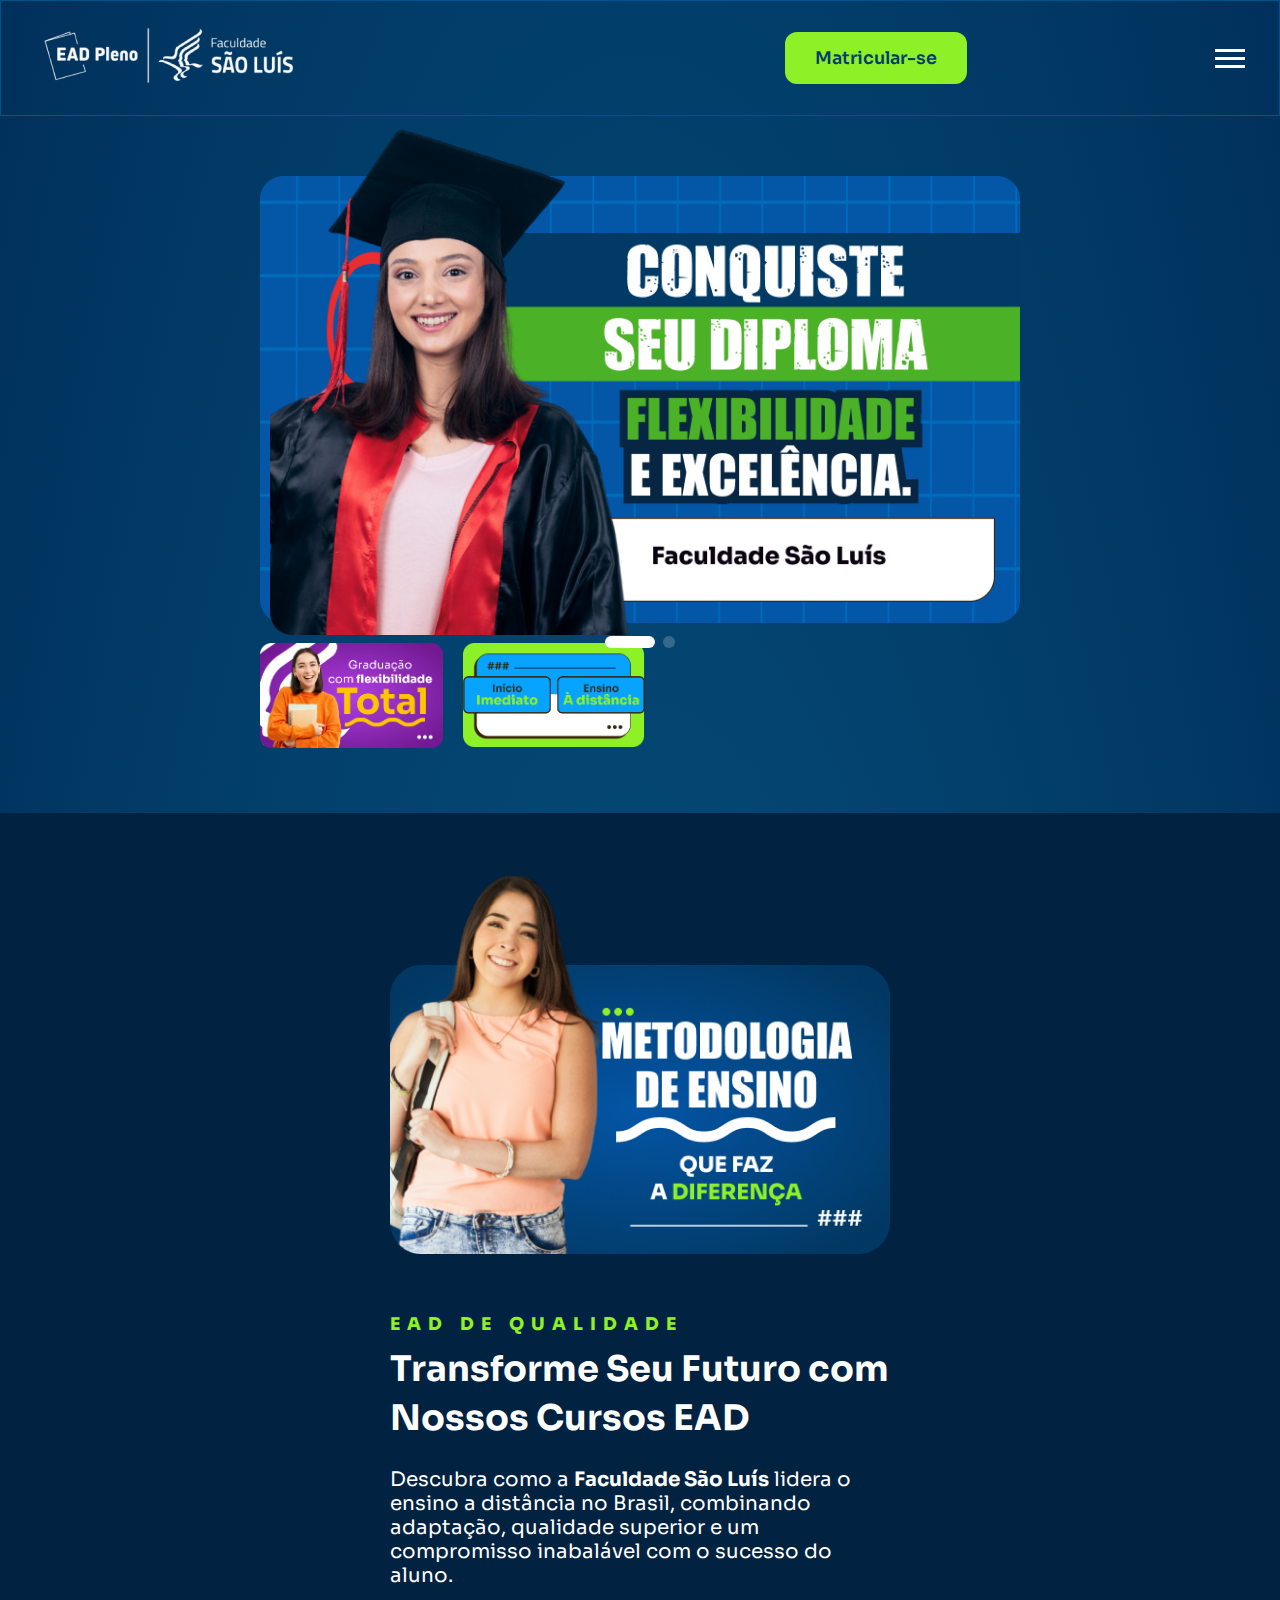
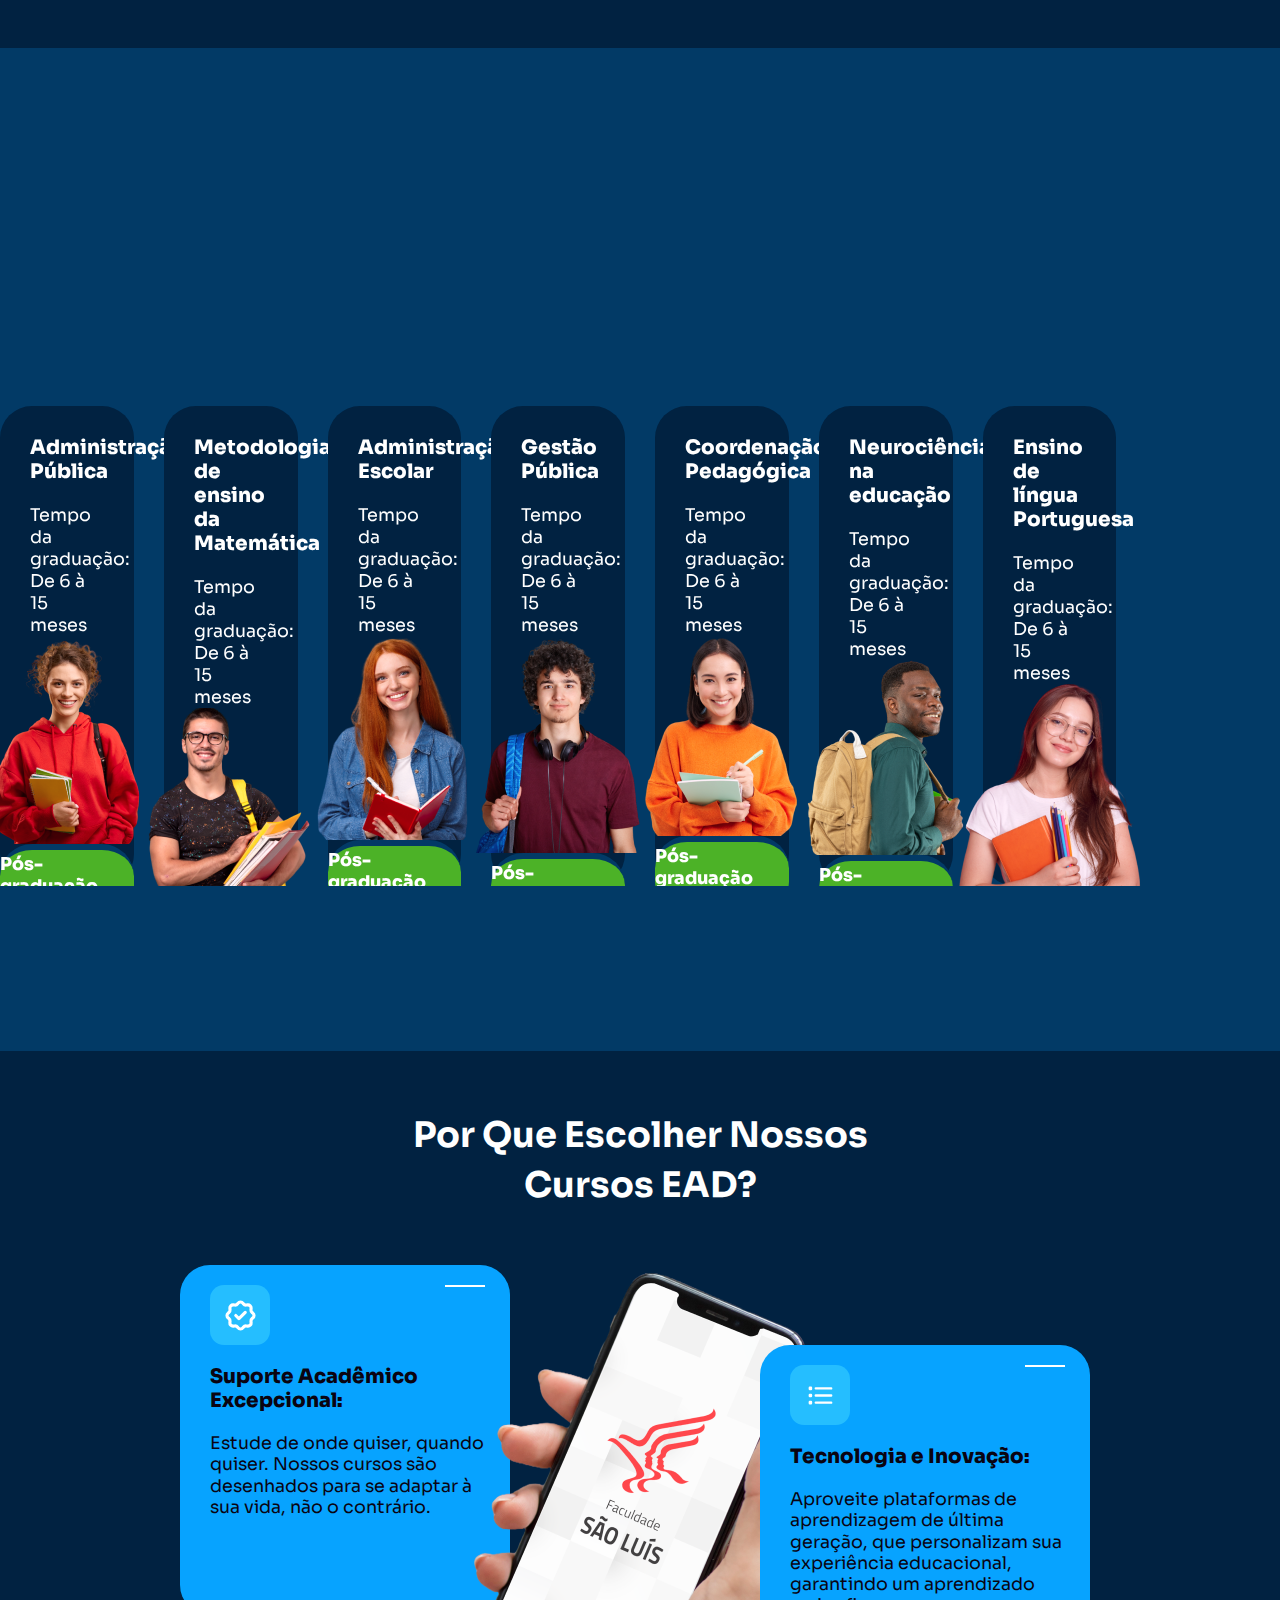
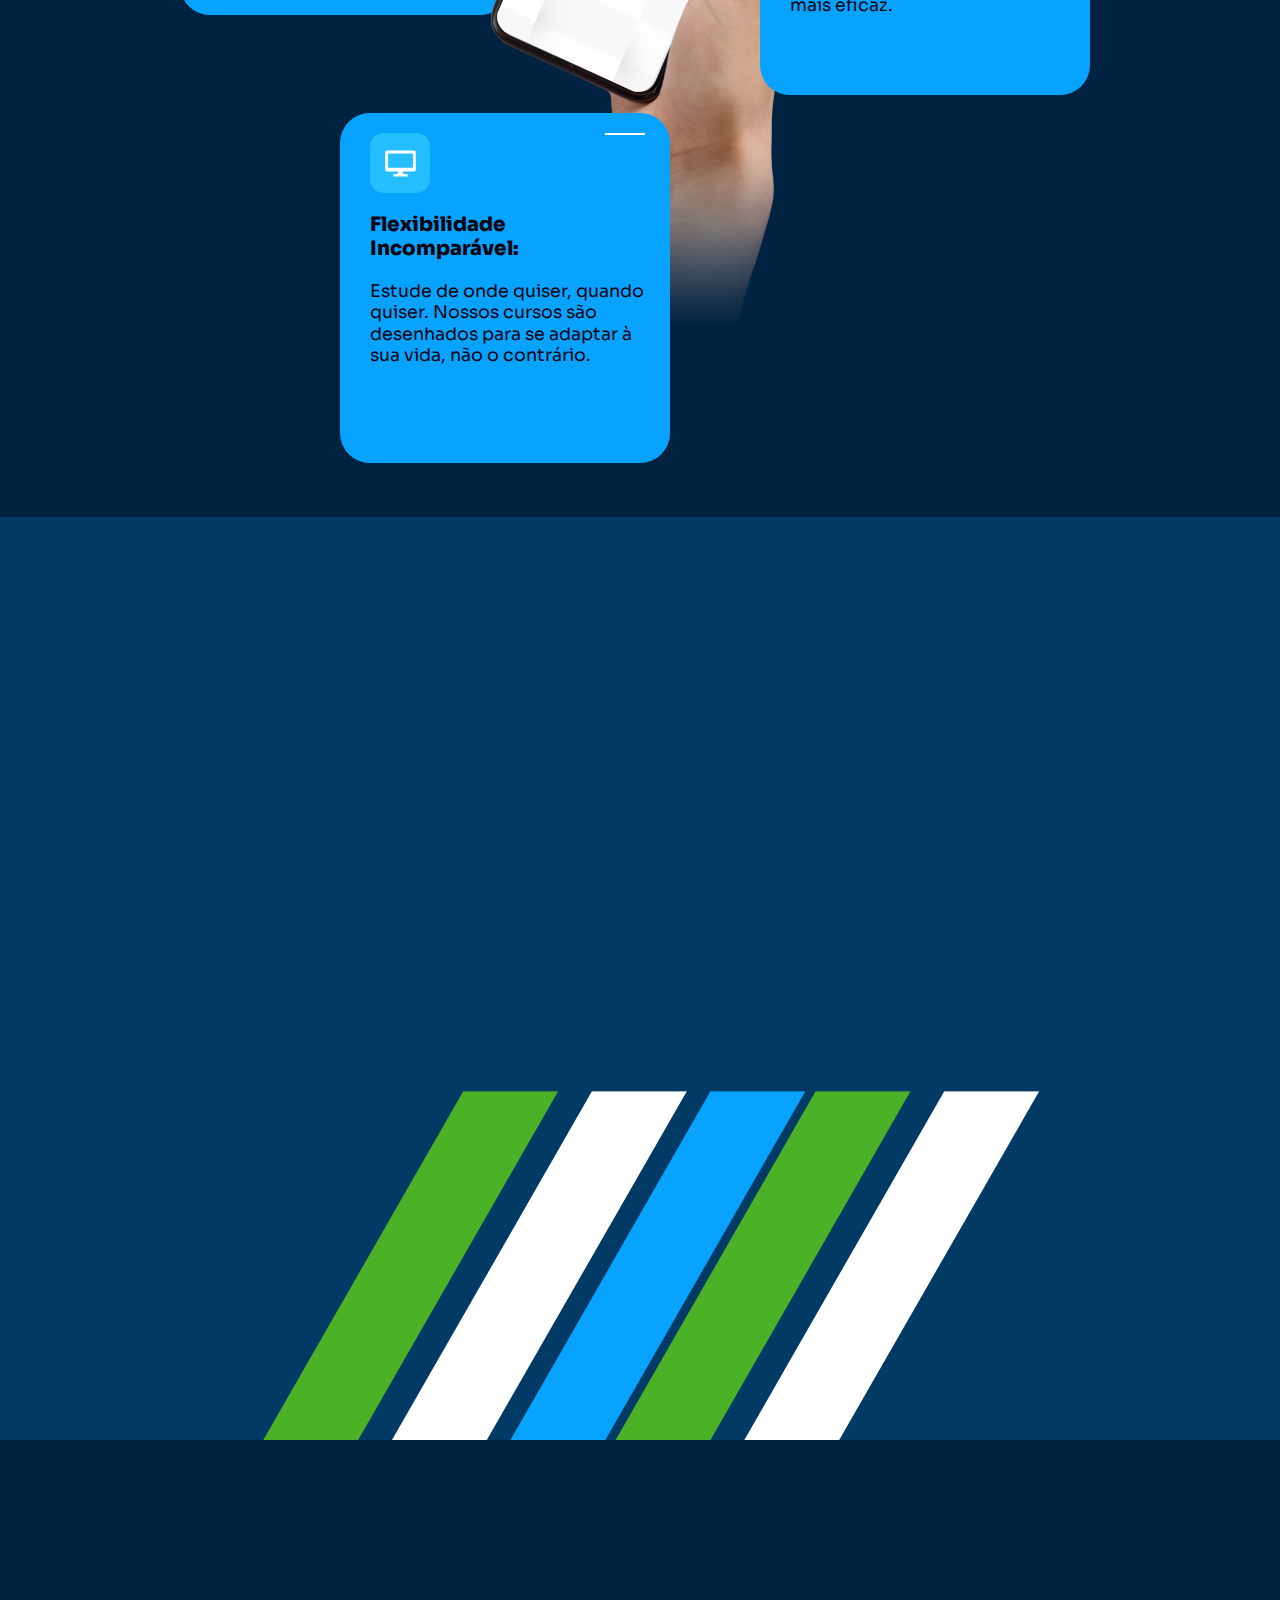
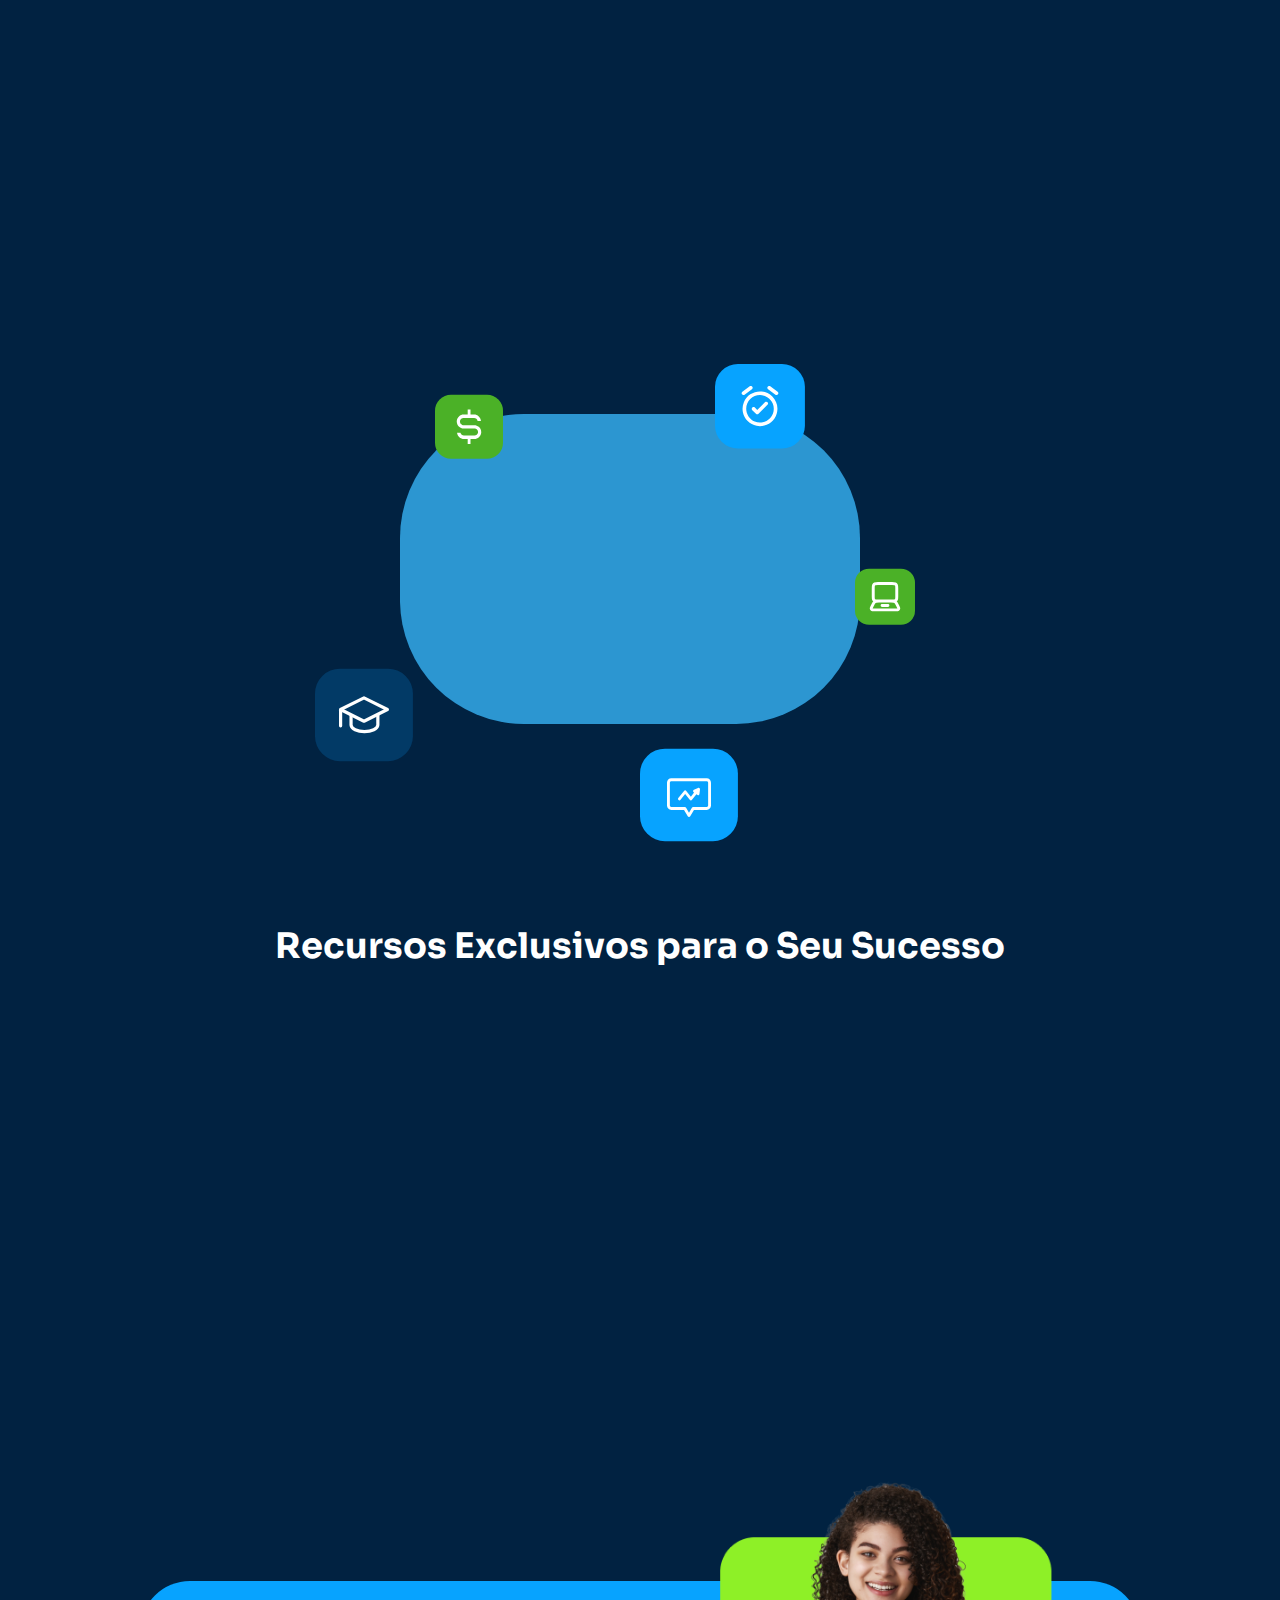
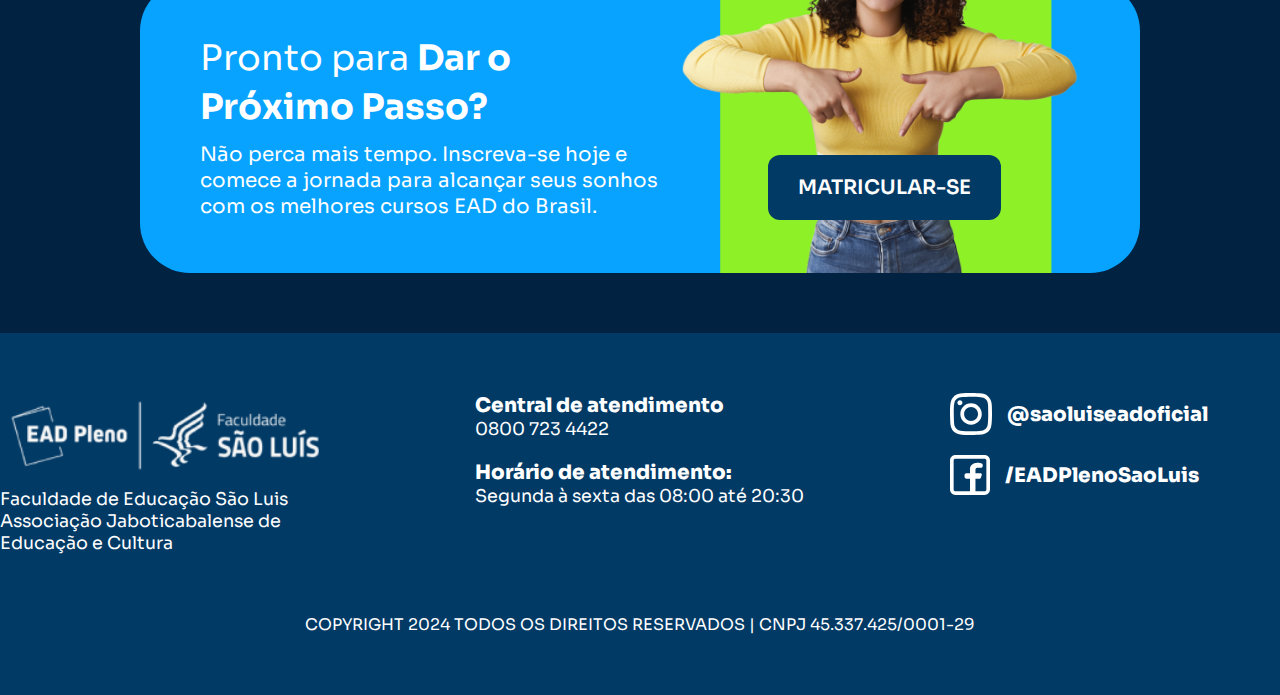
==== commit 605493c4: "add informações" ====
--- a/index.html
+++ b/index.html
@@ -472,14 +472,13 @@
                     <img class="swiper-button-next" src="img/arrow_next.svg" alt="">
                 </div>
 
-                <!--<a href="https://wa.me/5511993694790?text=Seja bem-vindo nossa equipe já irá atende-lo" data-animation="down" data-delay-1 target="_blank">
+                <a href="https://wa.me/5511993694790?text=Seja bem-vindo nossa equipe já irá atende-lo" data-animation="down" data-delay-1 target="_blank">
                     <div class="btn_matricular">
                         <h2>
-                            Ver todos os cursos
+                            Consulte mais cursos
                         </h2>
                     </div>
-                </a>-->
-
+                </a>
 
             </div>
         </div>
